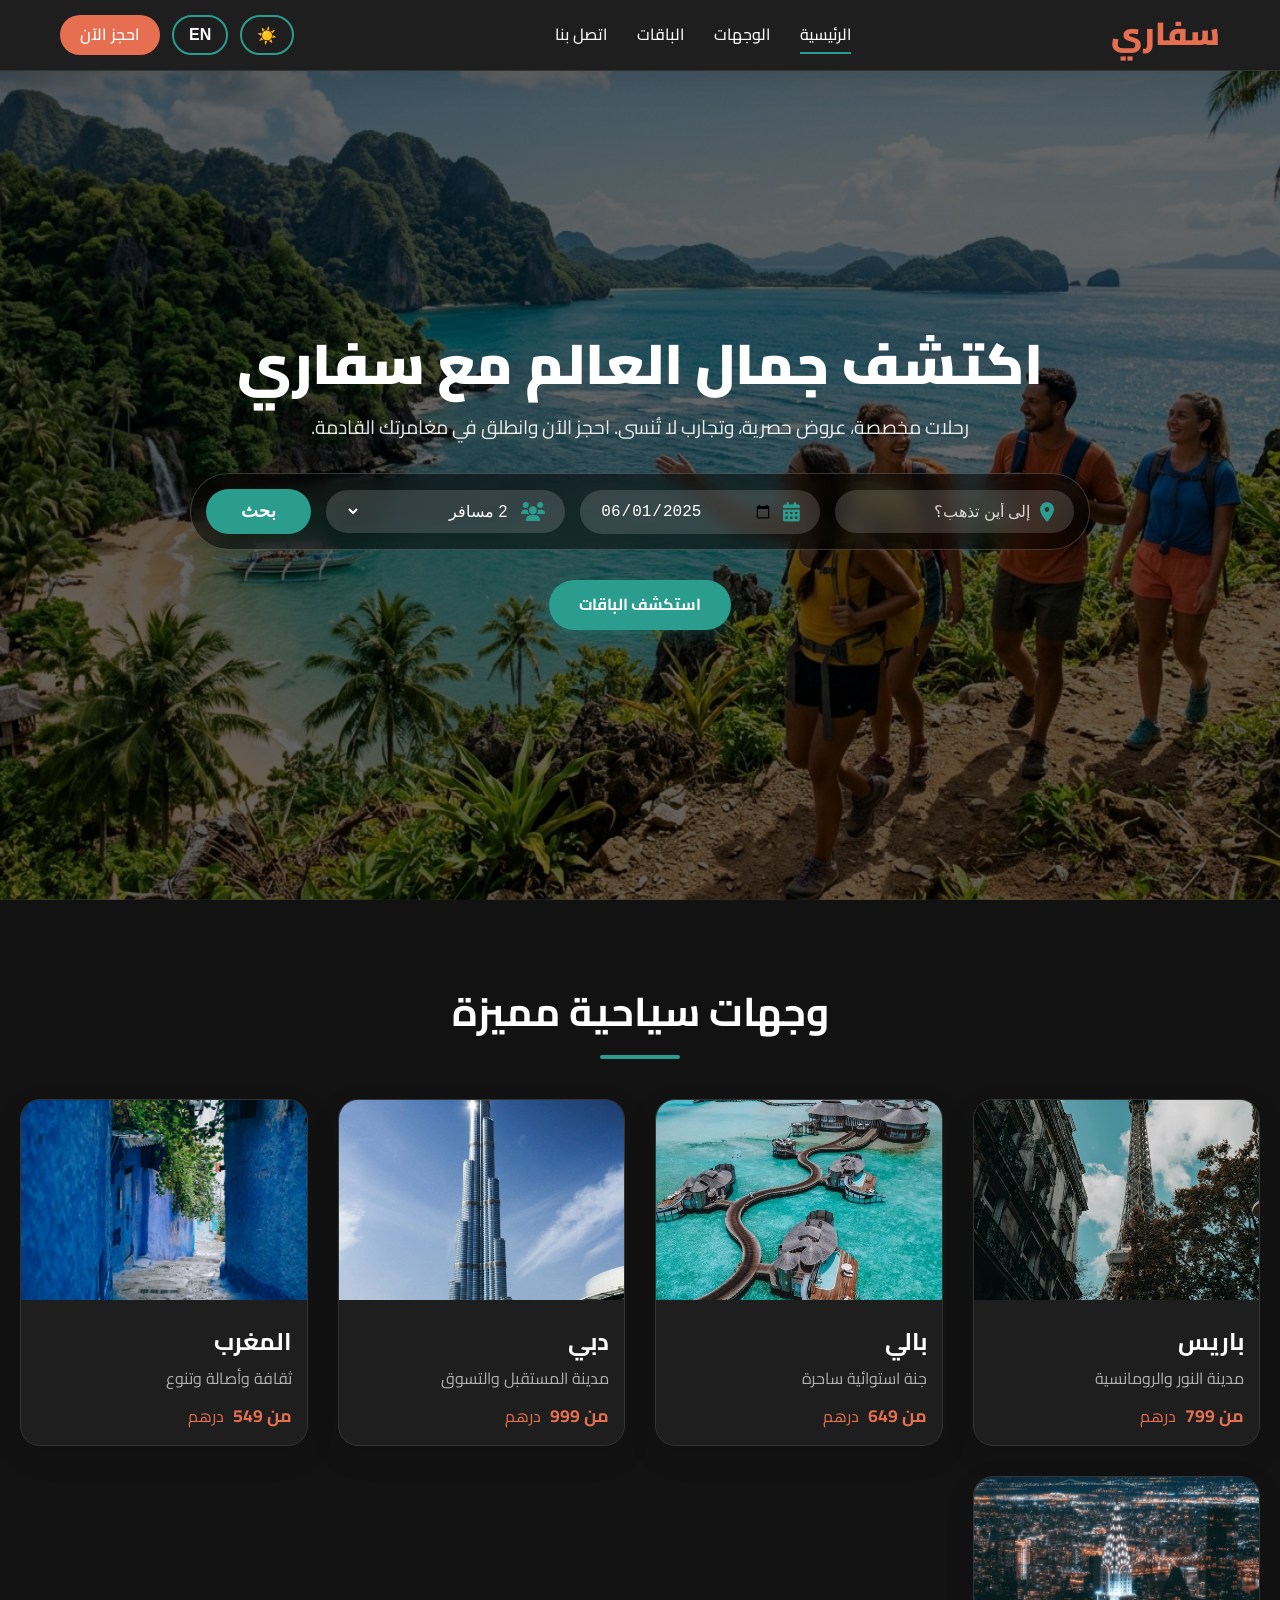
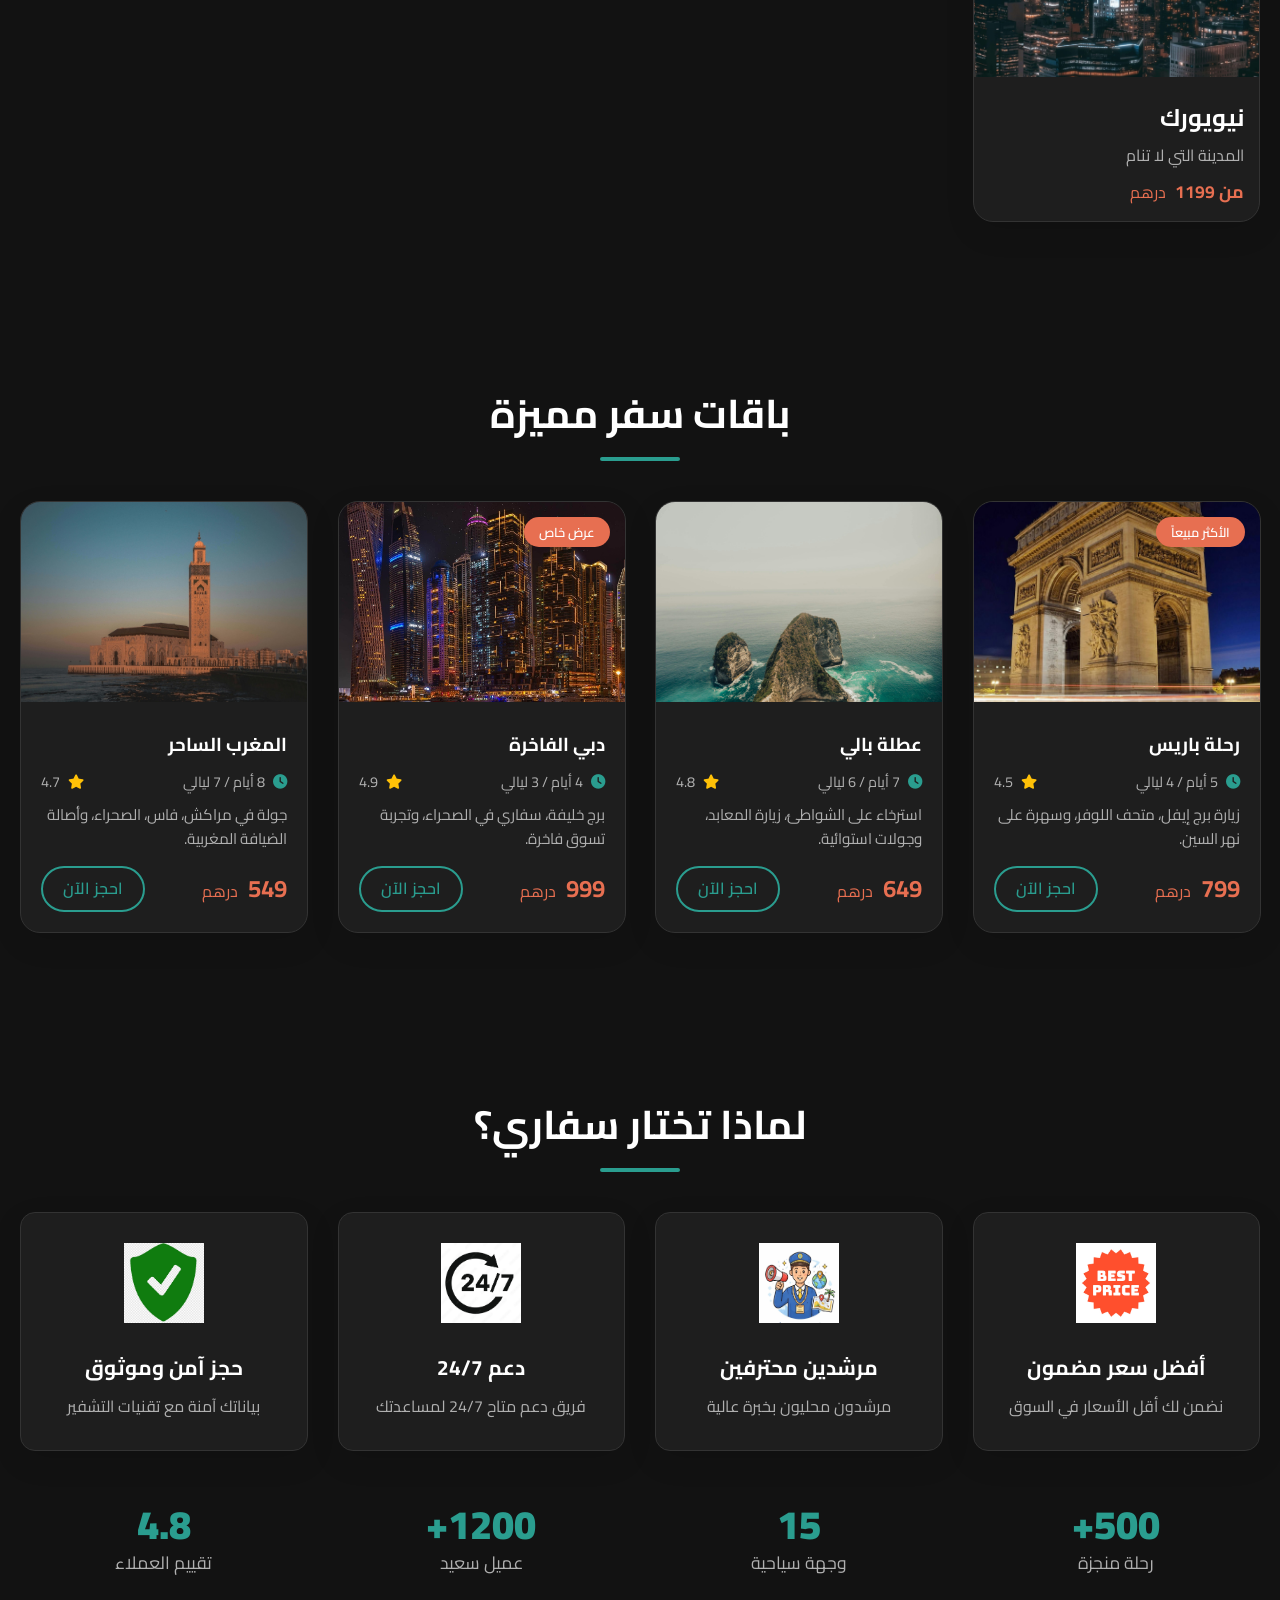
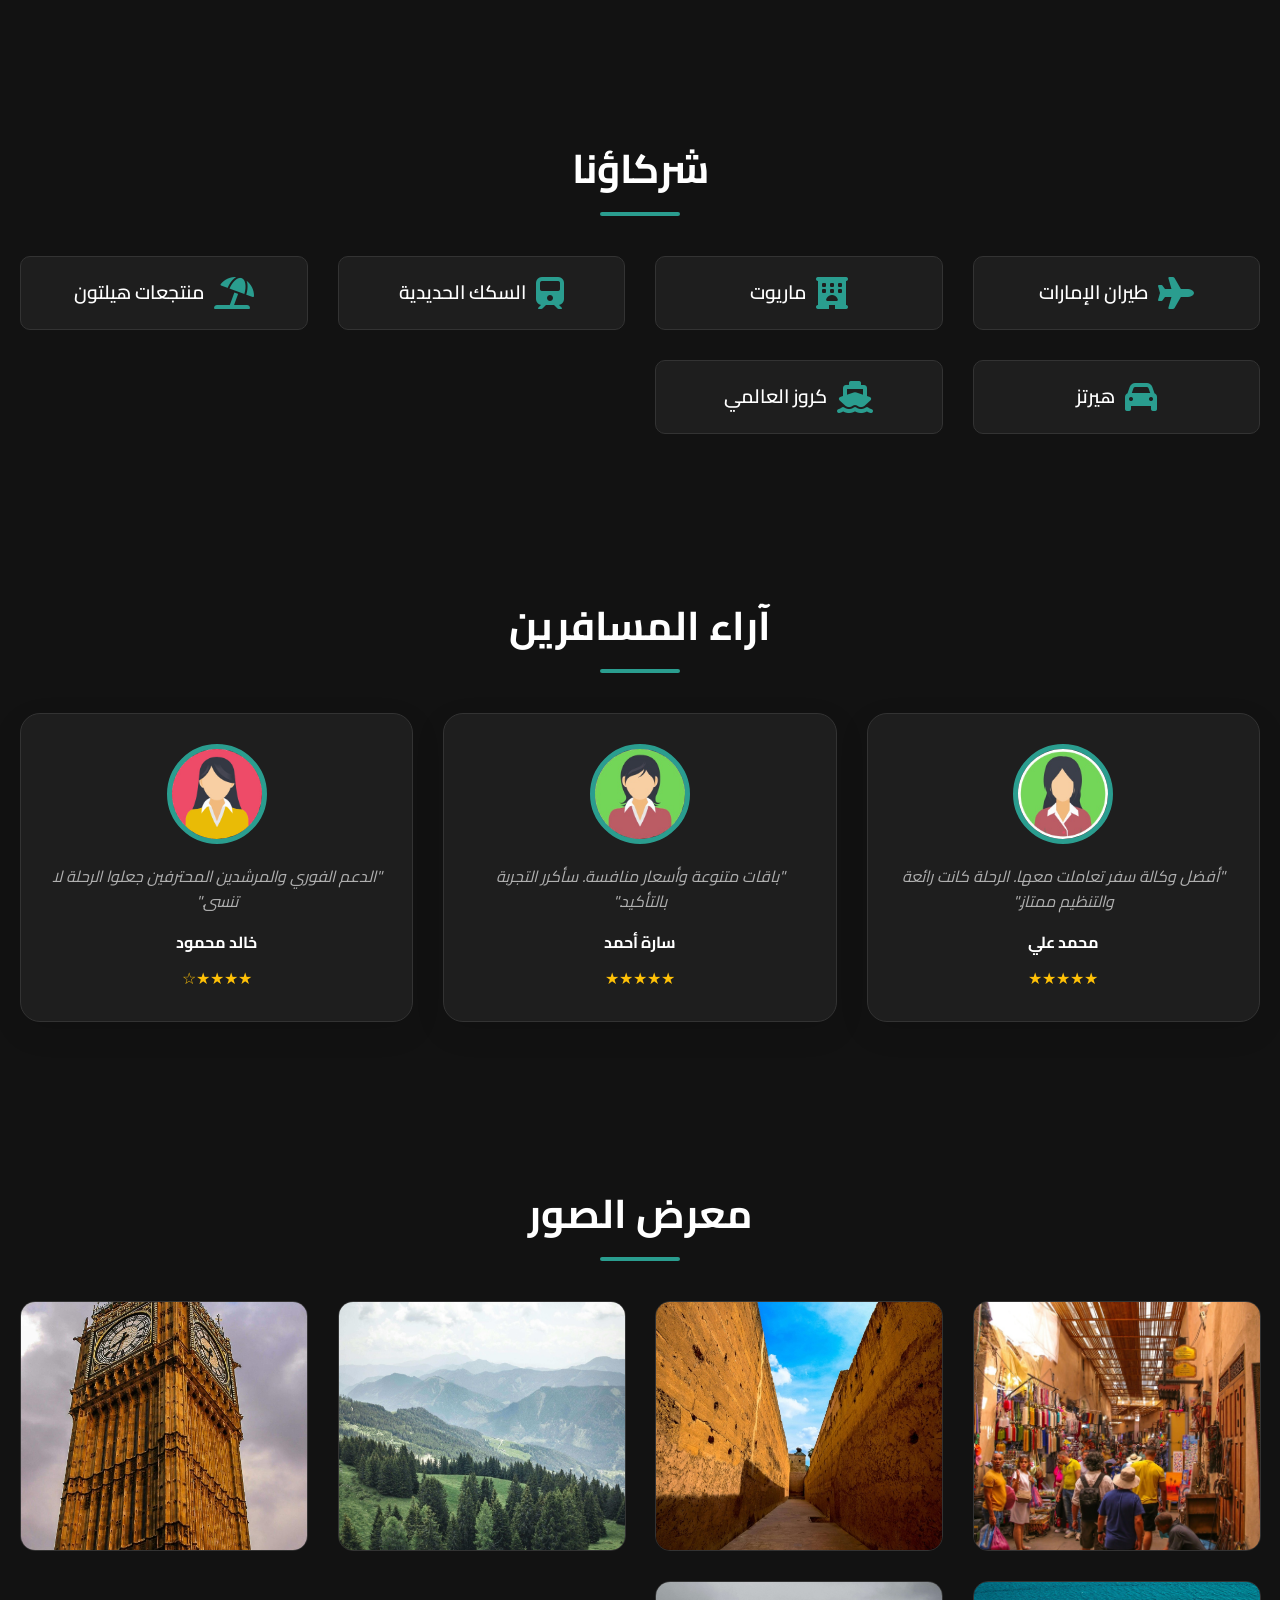
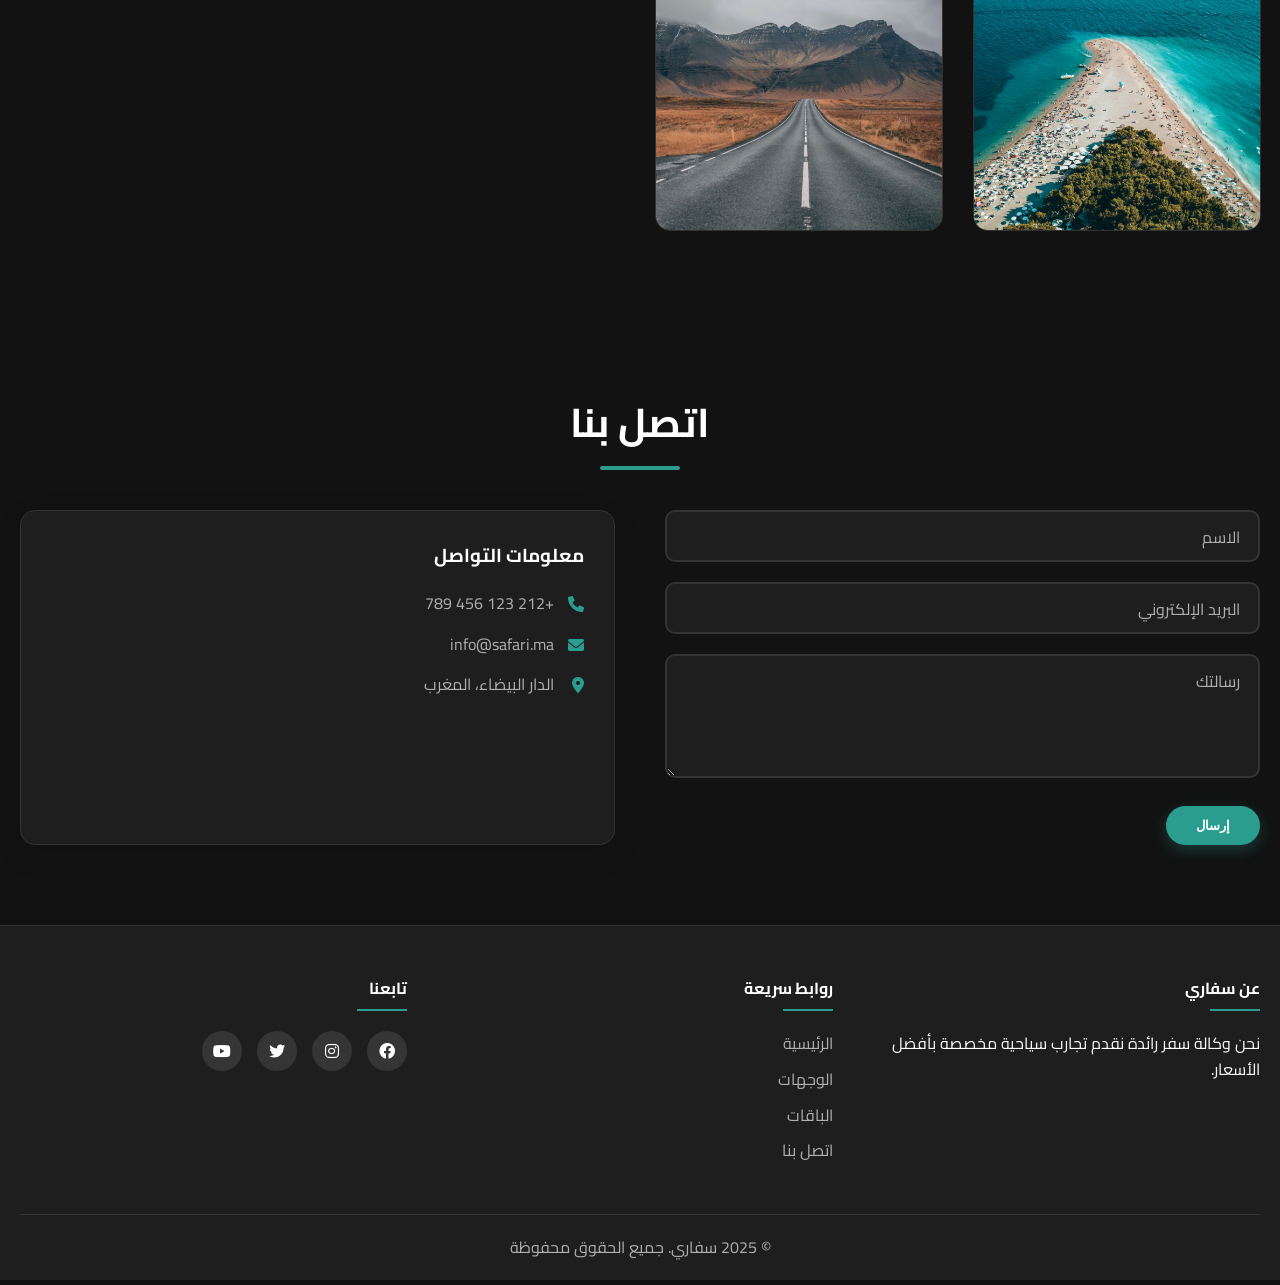
==== index.html @ 53675b17 "Update index.html" ====
<!DOCTYPE html>
<html lang="ar" dir="rtl">
<head>
  <meta charset="UTF-8">
  <meta name="viewport" content="width=device-width, initial-scale=1.0">
  <title>سفاري | وكالة سفر وحجوزات سياحية</title>
  <!-- تحسين SEO -->
  <meta name="description" content="سفاري وكالة سفر رائدة تقدم أفضل باقات الرحلات السياحية، عروض حصرية، وتجارب لا تُنسى. احجز الآن واستمتع بمغامرة العمر.">
  <meta name="keywords" content="وكالة سفر, رحلات, سياحة, باقات سفر, حجوزات فنادق, تذاكر طيران, عروض سياحية">
  <!-- خط Cairo من Google Fonts -->
  <link href="https://fonts.googleapis.com/css2?family=Cairo:wght@300;400;600;700;900&display=swap" rel="stylesheet">
  <!-- AOS CSS -->
  <link href="https://unpkg.com/aos@2.3.1/dist/aos.css" rel="stylesheet">
  <!-- Font Awesome للأيقونات -->
  <link rel="stylesheet" href="https://cdnjs.cloudflare.com/ajax/libs/font-awesome/6.0.0-beta3/css/all.min.css">
  <style>
    /* ===== جميع تنسيقات CSS هنا ===== */
    * {
      margin: 0;
      padding: 0;
      box-sizing: border-box;
    }

    :root {
      --primary: #2a9d8f;
      --primary-dark: #21867a;
      --secondary: #e76f51;
      --dark: #264653;
      --light: #f8f9fa;
      --bg-dark: #121212;
      --bg-card-dark: #1e1e1e;
      --text-dark: #ffffff;
      --text-muted-dark: #b0b0b0;
      --bg-light: #f8f9fa;
      --bg-card-light: #ffffff;
      --text-light: #212529;
      --text-muted-light: #6c757d;
      --border-light: #dee2e6;
      --border-dark: #333;
      --shadow: 0 10px 30px rgba(0, 0, 0, 0.1);
      --shadow-hover: 0 20px 40px rgba(0, 0, 0, 0.15);
      --transition: all 0.3s ease;
    }

    [data-theme="dark"] {
      --bg: var(--bg-dark);
      --bg-card: var(--bg-card-dark);
      --text: var(--text-dark);
      --text-muted: var(--text-muted-dark);
      --border: var(--border-dark);
    }

    [data-theme="light"] {
      --bg: var(--bg-light);
      --bg-card: var(--bg-card-light);
      --text: var(--text-light);
      --text-muted: var(--text-muted-light);
      --border: var(--border-light);
    }

    html {
      scroll-behavior: smooth;
    }

    body {
      font-family: 'Cairo', sans-serif;
      background: var(--bg);
      color: var(--text);
      line-height: 1.6;
      direction: rtl;
      text-align: right;
      transition: background 0.3s, color 0.2s;
      overflow-x: hidden;
      width: 100%;
      max-width: 100%;
    }

    body[dir="ltr"] {
      direction: ltr;
      text-align: left;
    }

    .container {
      max-width: 1200px;
      margin: 0 auto;
      padding: 0 20px;
      width: 100%;
      max-width: 100%;
    }

    /* شريط التنقل */
    header {
      position: fixed;
      top: 0;
      width: 100%;
      background: var(--bg-card);
      border-bottom: 1px solid var(--border);
      z-index: 1000;
      min-height: 70px;
      display: flex;
      align-items: center;
      box-shadow: var(--shadow);
    }

    .navbar {
      display: flex;
      justify-content: space-between;
      align-items: center;
      width: 100%;
      max-width: 1200px;
      margin: 0 auto;
      padding: 0 20px;
      height: 70px;
    }

    .logo-text {
      font-size: 2rem;
      font-weight: 900;
      color: var(--secondary);
      line-height: 1;
    }

    .nav-menu {
      display: flex;
      list-style: none;
      gap: 30px;
    }

    .nav-menu a {
      text-decoration: none;
      color: var(--text);
      font-weight: 500;
      transition: color 0.3s;
      position: relative;
      padding: 5px 0;
    }

    .nav-menu a::after {
      content: '';
      position: absolute;
      bottom: 0;
      left: 0;
      width: 0;
      height: 2px;
      background: var(--primary);
      transition: width 0.3s;
    }

    .nav-menu a:hover::after,
    .nav-menu a.active::after {
      width: 100%;
    }

    .nav-actions {
      display: flex;
      gap: 12px;
      align-items: center;
    }

    .theme-toggle,
    .lang-switch {
      height: 40px;
      background: transparent;
      border: 2px solid var(--primary);
      color: var(--text);
      padding: 0 15px;
      border-radius: 30px;
      cursor: pointer;
      font-weight: 600;
      font-size: 1rem;
      min-width: 50px;
      display: flex;
      align-items: center;
      justify-content: center;
      transition: var(--transition);
    }

    .theme-toggle:hover,
    .lang-switch:hover {
      background: var(--primary);
      color: #fff;
    }

    .book-now-btn {
      height: 40px;
      background: var(--secondary);
      border: none;
      color: #fff;
      padding: 0 20px;
      border-radius: 30px;
      cursor: pointer;
      font-weight: 600;
      text-decoration: none;
      display: flex;
      align-items: center;
      justify-content: center;
      transition: var(--transition);
    }

    .book-now-btn:hover {
      background: #d95f3f;
      transform: scale(1.05);
    }

    .hamburger {
      display: none;
      flex-direction: column;
      cursor: pointer;
      margin-right: 5px;
    }

    .hamburger span {
      width: 25px;
      height: 3px;
      background: var(--text);
      margin: 3px 0;
      transition: 0.3s;
    }

    /* زر العودة للأعلى */
    .back-to-top {
      position: fixed;
      bottom: 30px;
      right: 30px;
      width: 50px;
      height: 50px;
      border-radius: 50%;
      background: var(--primary);
      color: #fff;
      border: none;
      font-size: 24px;
      cursor: pointer;
      display: flex;
      align-items: center;
      justify-content: center;
      box-shadow: var(--shadow);
      opacity: 0;
      visibility: hidden;
      transition: var(--transition);
      z-index: 99;
    }

    .back-to-top.show {
      opacity: 1;
      visibility: visible;
    }

    .back-to-top:hover {
      background: var(--secondary);
      transform: translateY(-5px);
    }

    /* الهيرو */
    .hero {
      min-height: 100vh;
      background: linear-gradient(rgba(0, 0, 0, 0.6), rgba(0, 0, 0, 0.6)), url('hero-bg.jpg') center/cover no-repeat fixed;
      display: flex;
      align-items: center;
      justify-content: center;
      text-align: center;
      color: #fff;
      padding: 120px 15px 60px;
      width: 100%;
      max-width: 100%;
    }

    .hero-content {
      max-width: 900px;
      width: 100%;
      margin: 0 auto;
    }

    .hero h1 {
      font-size: 3.5rem;
      margin-bottom: 15px;
      font-weight: 900;
      line-height: 1.2;
    }

    .hero p {
      font-size: 1.2rem;
      margin-bottom: 30px;
      opacity: 0.9;
      max-width: 700px;
      margin-left: auto;
      margin-right: auto;
    }

    /* شريط البحث */
    .search-bar {
      background: rgba(0, 0, 0, 0.5);
      backdrop-filter: blur(10px);
      border-radius: 60px;
      padding: 15px;
      display: flex;
      align-items: center;
      gap: 15px;
      margin: 0 auto 30px;
      border: 1px solid rgba(255, 255, 255, 0.2);
      flex-wrap: wrap;
      width: 100%;
      max-width: 100%;
      justify-content: center;
    }

    .search-group {
      display: flex;
      align-items: center;
      gap: 10px;
      background: rgba(255, 255, 255, 0.15);
      padding: 12px 20px;
      border-radius: 40px;
      flex: 1 1 200px;
      min-width: 200px;
      max-width: 100%;
    }

    .search-group i {
      color: var(--primary);
      font-size: 1.2rem;
    }

    .search-input {
      background: transparent;
      border: none;
      color: #fff;
      font-size: 1rem;
      width: 100%;
      padding: 0;
    }

    .search-input::placeholder {
      color: rgba(255, 255, 255, 0.8);
    }

    .search-input:focus {
      outline: none;
    }

    .search-btn {
      background: var(--primary);
      color: #fff;
      border: none;
      padding: 12px 35px;
      border-radius: 40px;
      font-size: 1.1rem;
      font-weight: 600;
      cursor: pointer;
      transition: var(--transition);
      display: flex;
      align-items: center;
      gap: 8px;
      white-space: nowrap;
    }

    .search-btn:hover {
      background: var(--primary-dark);
      transform: translateY(-2px);
    }

    /* الأقسام العامة */
    .destinations,
    .packages,
    .why-us,
    .testimonials,
    .gallery,
    .partners,
    .contact {
      padding: 80px 0;
      width: 100%;
      max-width: 100%;
      overflow: hidden;
    }

    .section-title {
      font-size: 2.5rem;
      margin-bottom: 40px;
      text-align: center;
      color: var(--text);
      position: relative;
      padding-bottom: 15px;
    }

    .section-title::after {
      content: '';
      position: absolute;
      bottom: 0;
      left: 50%;
      transform: translateX(-50%);
      width: 80px;
      height: 4px;
      background: var(--primary);
      border-radius: 2px;
    }

    /* شبكات البطاقات */
    .destinations-grid,
    .packages-grid,
    .testimonials-grid,
    .features-grid,
    .partners-grid,
    .gallery-grid {
      display: grid;
      grid-template-columns: repeat(auto-fit, minmax(280px, 1fr));
      gap: 30px;
      width: 100%;
      max-width: 100%;
    }

    /* بطاقة وجهة */
    .destination-card {
      background: var(--bg-card);
      border-radius: 20px;
      overflow: hidden;
      box-shadow: var(--shadow);
      transition: var(--transition);
      border: 1px solid var(--border);
      max-width: 100%;
    }

    .destination-card:hover {
      transform: translateY(-10px);
      box-shadow: var(--shadow-hover);
    }

    .destination-card img {
      width: 100%;
      height: 200px;
      object-fit: cover;
      transition: transform 0.5s;
    }

    .destination-card:hover img {
      transform: scale(1.05);
    }

    .destination-card h3 {
      padding: 15px 15px 5px;
      font-size: 1.5rem;
    }

    .destination-card p {
      padding: 0 15px 10px;
      color: var(--text-muted);
    }

    .card-price {
      display: block;
      padding: 0 15px 15px;
      color: var(--secondary);
      font-weight: 700;
      font-size: 1.1rem;
    }

    /* بطاقة باقة */
    .package-card {
      background: var(--bg-card);
      border-radius: 20px;
      overflow: hidden;
      box-shadow: var(--shadow);
      transition: var(--transition);
      border: 1px solid var(--border);
      position: relative;
      max-width: 100%;
    }

    .package-card:hover {
      transform: translateY(-10px);
      box-shadow: var(--shadow-hover);
    }

    .package-badge {
      position: absolute;
      top: 15px;
      right: 15px;
      background: var(--secondary);
      color: #fff;
      padding: 5px 15px;
      border-radius: 30px;
      font-size: 0.8rem;
      font-weight: 600;
      z-index: 1;
    }

    .package-card img {
      width: 100%;
      height: 200px;
      object-fit: cover;
      transition: transform 0.5s;
    }

    .package-card:hover img {
      transform: scale(1.05);
    }

    .package-info {
      padding: 20px;
    }

    .package-meta {
      display: flex;
      justify-content: space-between;
      margin: 10px 0;
      color: var(--text-muted);
      font-size: 0.9rem;
    }

    .package-meta i {
      color: var(--primary);
      margin-left: 5px;
    }

    .rating i {
      color: #ffc107;
    }

    .package-desc {
      color: var(--text-muted);
      font-size: 0.95rem;
      margin-bottom: 15px;
    }

    .package-footer {
      display: flex;
      justify-content: space-between;
      align-items: center;
      margin-top: 15px;
    }

    .price {
      font-size: 1.5rem;
      font-weight: 700;
      color: var(--secondary);
    }

    .currency {
      font-size: 1rem;
      font-weight: 400;
      margin-right: 5px;
    }

    .btn-secondary {
      display: inline-block;
      background: transparent;
      color: var(--primary);
      padding: 8px 20px;
      border-radius: 30px;
      text-decoration: none;
      font-weight: 600;
      border: 2px solid var(--primary);
      transition: var(--transition);
    }

    .btn-secondary:hover {
      background: var(--primary);
      color: #fff;
    }

    /* لماذا نحن */
    .features-grid {
      display: grid;
      grid-template-columns: repeat(auto-fit, minmax(250px, 1fr));
      gap: 30px;
    }

    .feature {
      background: var(--bg-card);
      border-radius: 15px;
      padding: 30px 20px;
      box-shadow: var(--shadow);
      border: 1px solid var(--border);
      text-align: center;
      transition: var(--transition);
    }

    .feature:hover {
      transform: translateY(-5px);
    }

    .feature img {
      width: 80px;
      height: 80px;
      margin-bottom: 20px;
    }

    .feature h3 {
      font-size: 1.3rem;
      margin-bottom: 10px;
    }

    .feature p {
      color: var(--text-muted);
    }

    /* إحصائيات */
    .stats-container {
      display: flex;
      justify-content: space-around;
      flex-wrap: wrap;
      gap: 30px;
      margin-top: 50px;
      text-align: center;
    }

    .stat-item {
      flex: 1 1 200px;
    }

    .stat-number {
      display: block;
      font-size: 2.5rem;
      font-weight: 900;
      color: var(--primary);
      line-height: 1.2;
    }

    .stat-label {
      color: var(--text-muted);
      font-size: 1.1rem;
    }

    /* شركاؤنا */
    .partner-logo {
      background: var(--bg-card);
      border: 1px solid var(--border);
      border-radius: 10px;
      padding: 20px;
      text-align: center;
      font-size: 1.2rem;
      font-weight: 600;
      color: var(--text);
      transition: var(--transition);
      display: flex;
      align-items: center;
      justify-content: center;
      gap: 10px;
    }

    .partner-logo i {
      font-size: 2rem;
      color: var(--primary);
    }

    .partner-logo:hover {
      transform: translateY(-5px);
      border-color: var(--primary);
      box-shadow: var(--shadow);
    }

    /* آراء العملاء */
    .testimonial-card {
      background: var(--bg-card);
      border-radius: 20px;
      padding: 30px;
      box-shadow: var(--shadow);
      border: 1px solid var(--border);
      display: flex;
      flex-direction: column;
      align-items: center;
      text-align: center;
    }

    .testimonial-card img {
      width: 100px;
      height: 100px;
      border-radius: 50%;
      object-fit: cover;
      margin-bottom: 20px;
      border: 5px solid var(--primary);
    }

    .testimonial-card p {
      font-style: italic;
      margin-bottom: 15px;
      color: var(--text-muted);
    }

    .testimonial-card h4 {
      margin-bottom: 10px;
    }

    .testimonial-card .rating {
      color: #ffc107;
    }

    /* معرض الصور */
    .gallery-grid img {
      width: 100%;
      height: 250px;
      object-fit: cover;
      border-radius: 15px;
      transition: var(--transition);
      border: 1px solid var(--border);
    }

    .gallery-grid img:hover {
      transform: scale(1.05);
      box-shadow: var(--shadow);
    }

    /* الاتصال */
    .contact-wrapper {
      display: grid;
      grid-template-columns: 1fr 1fr;
      gap: 50px;
    }

    .form-group {
      position: relative;
      margin-bottom: 20px;
    }

    .form-group input,
    .form-group textarea {
      width: 100%;
      padding: 15px;
      border: 2px solid var(--border);
      border-radius: 10px;
      font-size: 1rem;
      background: var(--bg-card);
      color: var(--text);
      transition: border 0.3s;
    }

    .form-group input:focus,
    .form-group textarea:focus {
      border-color: var(--primary);
      outline: none;
    }

    .form-group label {
      position: absolute;
      top: 15px;
      right: 15px;
      color: var(--text-muted);
      pointer-events: none;
      transition: var(--transition);
      background: var(--bg-card);
      padding: 0 5px;
    }

    .form-group input:focus ~ label,
    .form-group input:not(:placeholder-shown) ~ label,
    .form-group textarea:focus ~ label,
    .form-group textarea:not(:placeholder-shown) ~ label {
      top: -10px;
      right: 10px;
      font-size: 0.8rem;
      color: var(--primary);
    }

    .btn-primary {
      display: inline-block;
      background: var(--primary);
      color: #fff;
      padding: 12px 30px;
      border-radius: 50px;
      text-decoration: none;
      font-weight: 700;
      border: none;
      cursor: pointer;
      transition: var(--transition);
      box-shadow: 0 5px 15px rgba(42, 157, 143, 0.3);
    }

    .btn-primary:hover {
      background: var(--primary-dark);
      transform: translateY(-3px);
      box-shadow: 0 8px 25px rgba(42, 157, 143, 0.4);
    }

    .contact-info {
      background: var(--bg-card);
      padding: 30px;
      border-radius: 15px;
      box-shadow: var(--shadow);
      border: 1px solid var(--border);
    }

    .contact-info h3 {
      margin-bottom: 20px;
    }

    .contact-info p {
      margin-bottom: 15px;
      display: flex;
      align-items: center;
      gap: 10px;
      color: var(--text-muted);
    }

    .contact-info i {
      color: var(--primary);
      width: 20px;
    }

    /* الفوتر */
    footer {
      background: var(--bg-card);
      padding: 50px 0 20px;
      border-top: 1px solid var(--border);
    }

    .footer-content {
      display: grid;
      grid-template-columns: repeat(auto-fit, minmax(200px, 1fr));
      gap: 40px;
      margin-bottom: 40px;
    }

    .footer-section h4 {
      margin-bottom: 20px;
      position: relative;
      padding-bottom: 10px;
    }

    .footer-section h4::after {
      content: '';
      position: absolute;
      bottom: 0;
      right: 0;
      width: 50px;
      height: 2px;
      background: var(--primary);
    }

    .footer-section ul {
      list-style: none;
    }

    .footer-section ul li {
      margin-bottom: 10px;
    }

    .footer-section a {
      color: var(--text-muted);
      text-decoration: none;
      transition: color 0.3s;
    }

    .footer-section a:hover {
      color: var(--primary);
    }

    .social-icons {
      display: flex;
      gap: 15px;
    }

    .social-icons a {
      display: flex;
      align-items: center;
      justify-content: center;
      width: 40px;
      height: 40px;
      background: rgba(255, 255, 255, 0.1);
      border-radius: 50%;
      transition: var(--transition);
      color: var(--text);
    }

    .social-icons a:hover {
      background: var(--primary);
      transform: translateY(-5px);
      color: #fff;
    }

    .copyright {
      text-align: center;
      padding-top: 20px;
      border-top: 1px solid var(--border);
      color: var(--text-muted);
    }

    /* تحسينات التجاوب */
    @media (max-width: 768px) {
      .hamburger {
        display: flex;
      }

      .nav-menu {
        position: fixed;
        top: 70px;
        right: -100%;
        width: 75%;
        height: calc(100vh - 70px);
        background: var(--bg-card);
        flex-direction: column;
        align-items: center;
        padding-top: 40px;
        transition: right 0.3s ease;
        box-shadow: var(--shadow);
        border-left: 1px solid var(--border);
      }

      .nav-menu.active {
        right: 0;
      }

      .nav-menu li {
        margin: 15px 0;
      }

      .hero h1 {
        font-size: 2.2rem;
      }

      .hero p {
        font-size: 1rem;
      }

      .search-bar {
        padding: 15px;
      }

      .search-group {
        flex: 1 1 100%;
        min-width: auto;
      }

      .search-btn {
        width: 100%;
      }

      .contact-wrapper {
        grid-template-columns: 1fr;
      }
    }

    @media (max-width: 480px) {
      .hero h1 {
        font-size: 1.8rem;
      }

      .logo-text {
        font-size: 1.5rem;
      }

      .nav-actions .book-now-btn {
        display: none;
      }

      .back-to-top {
        width: 40px;
        height: 40px;
        font-size: 20px;
        bottom: 20px;
        right: 20px;
      }
    }
  </style>
</head>
<body>
  <!-- شريط التنقل -->
  <header>
    <nav class="navbar">
      <div class="logo">
        <span class="logo-text">سفاري</span>
      </div>
      <ul class="nav-menu">
        <li><a href="#home" class="nav-link active" data-i18n="home">الرئيسية</a></li>
        <li><a href="#destinations" class="nav-link" data-i18n="destinations">الوجهات</a></li>
        <li><a href="#packages" class="nav-link" data-i18n="packages">الباقات</a></li>
        <li><a href="#contact" class="nav-link" data-i18n="contact">اتصل بنا</a></li>
      </ul>
      <div class="nav-actions">
        <button class="theme-toggle" id="themeToggle">🌙</button>
        <button class="lang-switch" id="langToggle">EN</button>
        <a href="booking.html" class="book-now-btn" data-i18n="book">احجز الآن</a>
      </div>
      <div class="hamburger">
        <span></span><span></span><span></span>
      </div>
    </nav>
  </header>

  <!-- زر العودة إلى الأعلى -->
  <button class="back-to-top" id="backToTop">↑</button>

  <main>
    <!-- الهيرو -->
    <section id="home" class="hero">
      <div class="hero-content" data-aos="fade-up">
        <h1 data-i18n="hero_title">اكتشف جمال العالم مع سفاري</h1>
        <p data-i18n="hero_desc">رحلات مخصصة، عروض حصرية، وتجارب لا تُنسى. احجز الآن وانطلق في مغامرتك القادمة.</p>
        <!-- شريط البحث -->
        <div class="search-bar" data-aos="fade-up" data-aos-delay="200">
          <div class="search-group">
            <i class="fas fa-map-marker-alt"></i>
            <input type="text" placeholder="إلى أين تذهب؟" class="search-input" data-i18n-placeholder="search_placeholder">
          </div>
          <div class="search-group">
            <i class="fas fa-calendar-alt"></i>
            <input type="date" class="search-input" value="2025-06-01">
          </div>
          <div class="search-group">
            <i class="fas fa-users"></i>
            <select class="search-input">
              <option value="1" data-i18n="traveler1">1 مسافر</option>
              <option value="2" selected data-i18n="traveler2">2 مسافر</option>
              <option value="3" data-i18n="traveler3">3 مسافر</option>
              <option value="4" data-i18n="traveler4">4 مسافر</option>
              <option value="5" data-i18n="traveler5">5+ مسافر</option>
            </select>
          </div>
          <button class="search-btn" data-i18n="search"><i class="fas fa-search"></i> بحث</button>
        </div>
        <a href="#packages" class="btn-primary" data-i18n="hero_btn">استكشف الباقات</a>
      </div>
    </section>

    <!-- الوجهات -->
    <section id="destinations" class="destinations">
      <div class="container">
        <h2 class="section-title" data-aos="fade-up" data-i18n="destinations_title">وجهات سياحية مميزة</h2>
        <div class="destinations-grid">
          <div class="destination-card" data-aos="zoom-in" data-aos-delay="100">
            <img src="paris.jpg" alt="باريس" width="300" height="200" loading="lazy">
            <h3>باريس</h3>
            <p data-i18n="paris_desc">مدينة النور والرومانسية</p>
            <span class="card-price"><span data-i18n="from">من</span> 799 <span class="currency">درهم</span></span>
          </div>
          <div class="destination-card" data-aos="zoom-in" data-aos-delay="200">
            <img src="bali.jpg" alt="بالي" width="300" height="200" loading="lazy">
            <h3>بالي</h3>
            <p data-i18n="bali_desc">جنة استوائية ساحرة</p>
            <span class="card-price"><span data-i18n="from">من</span> 649 <span class="currency">درهم</span></span>
          </div>
          <div class="destination-card" data-aos="zoom-in" data-aos-delay="300">
            <img src="dubai.jpg" alt="دبي" width="300" height="200" loading="lazy">
            <h3>دبي</h3>
            <p data-i18n="dubai_desc">مدينة المستقبل والتسوق</p>
            <span class="card-price"><span data-i18n="from">من</span> 999 <span class="currency">درهم</span></span>
          </div>
          <div class="destination-card" data-aos="zoom-in" data-aos-delay="400">
            <img src="morocco.jpg" alt="المغرب" width="300" height="200" loading="lazy">
            <h3>المغرب</h3>
            <p data-i18n="morocco_desc">ثقافة وأصالة وتنوع</p>
            <span class="card-price"><span data-i18n="from">من</span> 549 <span class="currency">درهم</span></span>
          </div>
          <div class="destination-card" data-aos="zoom-in" data-aos-delay="500">
            <img src="newyork.jpg" alt="نيويورك" width="300" height="200" loading="lazy">
            <h3>نيويورك</h3>
            <p data-i18n="ny_desc">المدينة التي لا تنام</p>
            <span class="card-price"><span data-i18n="from">من</span> 1199 <span class="currency">درهم</span></span>
          </div>
        </div>
      </div>
    </section>

    <!-- الباقات -->
    <section id="packages" class="packages">
      <div class="container">
        <h2 class="section-title" data-aos="fade-up" data-i18n="packages_title">باقات سفر مميزة</h2>
        <div class="packages-grid">
          <div class="package-card" data-aos="flip-right">
            <img src="package-paris.jpg" alt="باريس" width="300" height="200" loading="lazy">
            <span class="package-badge" data-i18n="best_seller">الأكثر مبيعاً</span>
            <div class="package-info">
              <h3>رحلة باريس</h3>
              <div class="package-meta">
                <span><i class="fas fa-clock"></i> <span data-i18n="duration_paris">5 أيام / 4 ليالي</span></span>
                <span class="rating"><i class="fas fa-star"></i> 4.5</span>
              </div>
              <p class="package-desc" data-i18n="paris_package_desc">زيارة برج إيفل، متحف اللوفر، وسهرة على نهر السين.</p>
              <div class="package-footer">
                <span class="price">799 <span class="currency">درهم</span></span>
                <a href="booking.html?id=paris" class="btn-secondary" data-i18n="book_now">احجز الآن</a>
              </div>
            </div>
          </div>
          <div class="package-card" data-aos="flip-right" data-aos-delay="100">
            <img src="package-bali.jpg" alt="بالي" width="300" height="200" loading="lazy">
            <div class="package-info">
              <h3>عطلة بالي</h3>
              <div class="package-meta">
                <span><i class="fas fa-clock"></i> <span data-i18n="duration_bali">7 أيام / 6 ليالي</span></span>
                <span class="rating"><i class="fas fa-star"></i> 4.8</span>
              </div>
              <p class="package-desc" data-i18n="bali_package_desc">استرخاء على الشواطئ، زيارة المعابد، وجولات استوائية.</p>
              <div class="package-footer">
                <span class="price">649 <span class="currency">درهم</span></span>
                <a href="booking.html?id=bali" class="btn-secondary" data-i18n="book_now">احجز الآن</a>
              </div>
            </div>
          </div>
          <div class="package-card" data-aos="flip-right" data-aos-delay="200">
            <img src="package-dubai.jpg" alt="دبي" width="300" height="200" loading="lazy">
            <span class="package-badge" data-i18n="special_offer">عرض خاص</span>
            <div class="package-info">
              <h3>دبي الفاخرة</h3>
              <div class="package-meta">
                <span><i class="fas fa-clock"></i> <span data-i18n="duration_dubai">4 أيام / 3 ليالي</span></span>
                <span class="rating"><i class="fas fa-star"></i> 4.9</span>
              </div>
              <p class="package-desc" data-i18n="dubai_package_desc">برج خليفة، سفاري في الصحراء، وتجربة تسوق فاخرة.</p>
              <div class="package-footer">
                <span class="price">999 <span class="currency">درهم</span></span>
                <a href="booking.html?id=dubai" class="btn-secondary" data-i18n="book_now">احجز الآن</a>
              </div>
            </div>
          </div>
          <div class="package-card" data-aos="flip-right" data-aos-delay="300">
            <img src="package-morocco.jpg" alt="المغرب" width="300" height="200" loading="lazy">
            <div class="package-info">
              <h3>المغرب الساحر</h3>
              <div class="package-meta">
                <span><i class="fas fa-clock"></i> <span data-i18n="duration_morocco">8 أيام / 7 ليالي</span></span>
                <span class="rating"><i class="fas fa-star"></i> 4.7</span>
              </div>
              <p class="package-desc" data-i18n="morocco_package_desc">جولة في مراكش، فاس، الصحراء، وأصالة الضيافة المغربية.</p>
              <div class="package-footer">
                <span class="price">549 <span class="currency">درهم</span></span>
                <a href="booking.html?id=morocco" class="btn-secondary" data-i18n="book_now">احجز الآن</a>
              </div>
            </div>
          </div>
        </div>
      </div>
    </section>

    <!-- لماذا نحن -->
    <section class="why-us">
      <div class="container">
        <h2 class="section-title" data-aos="fade-up" data-i18n="why_title">لماذا تختار سفاري؟</h2>
        <div class="features-grid">
          <div class="feature" data-aos="fade-up" data-aos-delay="100">
            <img src="why1.jpg" alt="أفضل سعر" width="80" height="80" loading="lazy">
            <h3 data-i18n="why_price">أفضل سعر مضمون</h3>
            <p data-i18n="why_price_desc">نضمن لك أقل الأسعار في السوق</p>
          </div>
          <div class="feature" data-aos="fade-up" data-aos-delay="200">
            <img src="why2.jpg" alt="مرشدين" width="80" height="80" loading="lazy">
            <h3 data-i18n="why_guides">مرشدين محترفين</h3>
            <p data-i18n="why_guides_desc">مرشدون محليون بخبرة عالية</p>
          </div>
          <div class="feature" data-aos="fade-up" data-aos-delay="300">
            <img src="why3.jpg" alt="دعم" width="80" height="80" loading="lazy">
            <h3 data-i18n="why_support">دعم 24/7</h3>
            <p data-i18n="why_support_desc">فريق دعم متاح 24/7 لمساعدتك</p>
          </div>
          <div class="feature" data-aos="fade-up" data-aos-delay="400">
            <img src="why4.jpg" alt="حجز آمن" width="80" height="80" loading="lazy">
            <h3 data-i18n="why_secure">حجز آمن وموثوق</h3>
            <p data-i18n="why_secure_desc">بياناتك آمنة مع تقنيات التشفير</p>
          </div>
        </div>
        <div class="stats-container" data-aos="fade-up">
          <div class="stat-item"><span class="stat-number">500+</span><span class="stat-label" data-i18n="completed_trips">رحلة منجزة</span></div>
          <div class="stat-item"><span class="stat-number">15</span><span class="stat-label" data-i18n="destinations_count">وجهة سياحية</span></div>
          <div class="stat-item"><span class="stat-number">1200+</span><span class="stat-label" data-i18n="happy_clients">عميل سعيد</span></div>
          <div class="stat-item"><span class="stat-number">4.8</span><span class="stat-label" data-i18n="rating">تقييم العملاء</span></div>
        </div>
      </div>
    </section>

    <!-- شركاؤنا -->
    <section class="partners">
      <div class="container">
        <h2 class="section-title" data-aos="fade-up" data-i18n="partners_title">شركاؤنا</h2>
        <div class="partners-grid">
          <div class="partner-logo" data-aos="zoom-in"><i class="fas fa-plane"></i> <span data-i18n="emirates">طيران الإمارات</span></div>
          <div class="partner-logo" data-aos="zoom-in" data-aos-delay="100"><i class="fas fa-hotel"></i> <span data-i18n="marriott">ماريوت</span></div>
          <div class="partner-logo" data-aos="zoom-in" data-aos-delay="200"><i class="fas fa-train"></i> <span data-i18n="railways">السكك الحديدية</span></div>
          <div class="partner-logo" data-aos="zoom-in" data-aos-delay="300"><i class="fas fa-umbrella-beach"></i> <span data-i18n="hilton">منتجعات هيلتون</span></div>
          <div class="partner-logo" data-aos="zoom-in" data-aos-delay="400"><i class="fas fa-car"></i> <span data-i18n="hertz">هيرتز</span></div>
          <div class="partner-logo" data-aos="zoom-in" data-aos-delay="500"><i class="fas fa-ship"></i> <span data-i18n="cruise">كروز العالمي</span></div>
        </div>
      </div>
    </section>

    <!-- آراء العملاء -->
    <section class="testimonials">
      <div class="container">
        <h2 class="section-title" data-aos="fade-up" data-i18n="testimonials_title">آراء المسافرين</h2>
        <div class="testimonials-grid">
          <div class="testimonial-card" data-aos="zoom-in" data-aos-delay="100">
            <img src="testimonial1.jpg" alt="محمد" width="100" height="100" loading="lazy">
            <p data-i18n="testimonial1">"أفضل وكالة سفر تعاملت معها. الرحلة كانت رائعة والتنظيم ممتاز."</p>
            <h4>محمد علي</h4>
            <div class="rating">★★★★★</div>
          </div>
          <div class="testimonial-card" data-aos="zoom-in" data-aos-delay="200">
            <img src="testimonial2.jpg" alt="سارة" width="100" height="100" loading="lazy">
            <p data-i18n="testimonial2">"باقات متنوعة وأسعار منافسة. سأكرر التجربة بالتأكيد."</p>
            <h4>سارة أحمد</h4>
            <div class="rating">★★★★★</div>
          </div>
          <div class="testimonial-card" data-aos="zoom-in" data-aos-delay="300">
            <img src="testimonial3.jpg" alt="خالد" width="100" height="100" loading="lazy">
            <p data-i18n="testimonial3">"الدعم الفوري والمرشدين المحترفين جعلوا الرحلة لا تنسى."</p>
            <h4>خالد محمود</h4>
            <div class="rating">★★★★☆</div>
          </div>
        </div>
      </div>
    </section>

    <!-- معرض الصور -->
    <section class="gallery">
      <div class="container">
        <h2 class="section-title" data-aos="fade-up" data-i18n="gallery_title">معرض الصور</h2>
        <div class="gallery-grid">
          <img src="gallery1.jpg" alt="صورة 1" data-aos="flip-left" width="400" height="250" loading="lazy">
          <img src="gallery2.jpg" alt="صورة 2" data-aos="flip-left" data-aos-delay="100" width="400" height="250" loading="lazy">
          <img src="gallery3.jpg" alt="صورة 3" data-aos="flip-left" data-aos-delay="200" width="400" height="250" loading="lazy">
          <img src="gallery4.jpg" alt="صورة 4" data-aos="flip-left" data-aos-delay="300" width="400" height="250" loading="lazy">
          <img src="gallery5.jpg" alt="صورة 5" data-aos="flip-left" data-aos-delay="400" width="400" height="250" loading="lazy">
          <img src="gallery6.jpg" alt="صورة 6" data-aos="flip-left" data-aos-delay="500" width="400" height="250" loading="lazy">
        </div>
      </div>
    </section>

    <!-- الاتصال -->
    <section id="contact" class="contact">
      <div class="container">
        <h2 class="section-title" data-aos="fade-up" data-i18n="contact_title">اتصل بنا</h2>
        <div class="contact-wrapper">
          <form id="contactForm">
            <div class="form-group">
              <input type="text" id="name" placeholder=" " required data-i18n-placeholder="name_placeholder">
              <label for="name" data-i18n="name">الاسم</label>
            </div>
            <div class="form-group">
              <input type="email" id="email" placeholder=" " required data-i18n-placeholder="email_placeholder">
              <label for="email" data-i18n="email">البريد الإلكتروني</label>
            </div>
            <div class="form-group">
              <textarea id="message" rows="5" placeholder=" " required data-i18n-placeholder="message_placeholder"></textarea>
              <label for="message" data-i18n="message">رسالتك</label>
            </div>
            <button type="submit" class="btn-primary" data-i18n="send">إرسال</button>
          </form>
          <div class="contact-info">
            <h3 data-i18n="contact_info">معلومات التواصل</h3>
            <p><i class="fas fa-phone"></i> +212 123 456 789</p>
            <p><i class="fas fa-envelope"></i> info@safari.ma</p>
            <p><i class="fas fa-map-marker-alt"></i> <span data-i18n="address">الدار البيضاء، المغرب</span></p>
          </div>
        </div>
      </div>
    </section>
  </main>

  <!-- الفوتر -->
  <footer>
    <div class="container">
      <div class="footer-content">
        <div class="footer-section">
          <h4 data-i18n="about">عن سفاري</h4>
          <p data-i18n="about_text">نحن وكالة سفر رائدة نقدم تجارب سياحية مخصصة بأفضل الأسعار.</p>
        </div>
        <div class="footer-section">
          <h4 data-i18n="quick_links">روابط سريعة</h4>
          <ul>
            <li><a href="#home" data-i18n="home">الرئيسية</a></li>
            <li><a href="#destinations" data-i18n="destinations">الوجهات</a></li>
            <li><a href="#packages" data-i18n="packages">الباقات</a></li>
            <li><a href="#contact" data-i18n="contact">اتصل بنا</a></li>
          </ul>
        </div>
        <div class="footer-section">
          <h4 data-i18n="follow_us">تابعنا</h4>
          <div class="social-icons">
            <a href="#"><i class="fab fa-facebook"></i></a>
            <a href="#"><i class="fab fa-instagram"></i></a>
            <a href="#"><i class="fab fa-twitter"></i></a>
            <a href="#"><i class="fab fa-youtube"></i></a>
          </div>
        </div>
      </div>
      <div class="copyright">
        <p>&copy; 2025 سفاري. <span data-i18n="rights">جميع الحقوق محفوظة</span></p>
      </div>
    </div>
  </footer>

  <!-- AOS JS -->
  <script src="https://unpkg.com/aos@2.3.1/dist/aos.js"></script>
  <script>
    // ========== قاموس الترجمة ==========
    const translations = {
      ar: {
        home: 'الرئيسية',
        destinations: 'الوجهات',
        packages: 'الباقات',
        contact: 'اتصل بنا',
        book: 'احجز الآن',
        hero_title: 'اكتشف جمال العالم مع سفاري',
        hero_desc: 'رحلات مخصصة، عروض حصرية، وتجارب لا تُنسى. احجز الآن وانطلق في مغامرتك القادمة.',
        hero_btn: 'استكشف الباقات',
        search_placeholder: 'إلى أين تذهب؟',
        search: 'بحث',
        traveler1: '1 مسافر',
        traveler2: '2 مسافر',
        traveler3: '3 مسافر',
        traveler4: '4 مسافر',
        traveler5: '5+ مسافر',
        destinations_title: 'وجهات سياحية مميزة',
        paris_desc: 'مدينة النور والرومانسية',
        bali_desc: 'جنة استوائية ساحرة',
        dubai_desc: 'مدينة المستقبل والتسوق',
        morocco_desc: 'ثقافة وأصالة وتنوع',
        ny_desc: 'المدينة التي لا تنام',
        from: 'من',
        packages_title: 'باقات سفر مميزة',
        duration_paris: '5 أيام / 4 ليالي',
        duration_bali: '7 أيام / 6 ليالي',
        duration_dubai: '4 أيام / 3 ليالي',
        duration_morocco: '8 أيام / 7 ليالي',
        book_now: 'احجز الآن',
        best_seller: 'الأكثر مبيعاً',
        special_offer: 'عرض خاص',
        paris_package_desc: 'زيارة برج إيفل، متحف اللوفر، وسهرة على نهر السين.',
        bali_package_desc: 'استرخاء على الشواطئ، زيارة المعابد، وجولات استوائية.',
        dubai_package_desc: 'برج خليفة، سفاري في الصحراء، وتجربة تسوق فاخرة.',
        morocco_package_desc: 'جولة في مراكش، فاس، الصحراء، وأصالة الضيافة المغربية.',
        why_title: 'لماذا تختار سفاري؟',
        why_price: 'أفضل سعر مضمون',
        why_price_desc: 'نضمن لك أقل الأسعار في السوق',
        why_guides: 'مرشدين محترفين',
        why_guides_desc: 'مرشدون محليون بخبرة عالية',
        why_support: 'دعم 24/7',
        why_support_desc: 'فريق دعم متاح 24/7 لمساعدتك',
        why_secure: 'حجز آمن وموثوق',
        why_secure_desc: 'بياناتك آمنة مع تقنيات التشفير',
        completed_trips: 'رحلة منجزة',
        destinations_count: 'وجهة سياحية',
        happy_clients: 'عميل سعيد',
        rating: 'تقييم العملاء',
        partners_title: 'شركاؤنا',
        emirates: 'طيران الإمارات',
        marriott: 'ماريوت',
        railways: 'السكك الحديدية',
        hilton: 'منتجعات هيلتون',
        hertz: 'هيرتز',
        cruise: 'كروز العالمي',
        testimonials_title: 'آراء المسافرين',
        testimonial1: '"أفضل وكالة سفر تعاملت معها. الرحلة كانت رائعة والتنظيم ممتاز."',
        testimonial2: '"باقات متنوعة وأسعار منافسة. سأكرر التجربة بالتأكيد."',
        testimonial3: '"الدعم الفوري والمرشدين المحترفين جعلوا الرحلة لا تنسى."',
        gallery_title: 'معرض الصور',
        contact_title: 'اتصل بنا',
        name: 'الاسم',
        email: 'البريد الإلكتروني',
        message: 'رسالتك',
        send: 'إرسال',
        name_placeholder: ' ',
        email_placeholder: ' ',
        message_placeholder: ' ',
        contact_info: 'معلومات التواصل',
        address: 'الدار البيضاء، المغرب',
        about: 'عن سفاري',
        about_text: 'نحن وكالة سفر رائدة نقدم تجارب سياحية مخصصة بأفضل الأسعار.',
        quick_links: 'روابط سريعة',
        follow_us: 'تابعنا',
        rights: 'جميع الحقوق محفوظة'
      },
      en: {
        home: 'Home',
        destinations: 'Destinations',
        packages: 'Packages',
        contact: 'Contact',
        book: 'Book Now',
        hero_title: 'Discover the Beauty of the World with Safari',
        hero_desc: 'Tailored trips, exclusive offers, and unforgettable experiences. Book now and start your next adventure.',
        hero_btn: 'Explore Packages',
        search_placeholder: 'Where to?',
        search: 'Search',
        traveler1: '1 Traveler',
        traveler2: '2 Travelers',
        traveler3: '3 Travelers',
        traveler4: '4 Travelers',
        traveler5: '5+ Travelers',
        destinations_title: 'Popular Destinations',
        paris_desc: 'City of Light and Romance',
        bali_desc: 'Enchanting Tropical Paradise',
        dubai_desc: 'City of the Future & Shopping',
        morocco_desc: 'Culture, Authenticity & Diversity',
        ny_desc: 'The City That Never Sleeps',
        from: 'from',
        packages_title: 'Special Travel Packages',
        duration_paris: '5 days / 4 nights',
        duration_bali: '7 days / 6 nights',
        duration_dubai: '4 days / 3 nights',
        duration_morocco: '8 days / 7 nights',
        book_now: 'Book Now',
        best_seller: 'Best Seller',
        special_offer: 'Special Offer',
        paris_package_desc: 'Visit Eiffel Tower, Louvre Museum, and a Seine river cruise.',
        bali_package_desc: 'Relax on beaches, visit temples, and enjoy tropical tours.',
        dubai_package_desc: 'Burj Khalifa, desert safari, and luxury shopping experience.',
        morocco_package_desc: 'Tour Marrakech, Fes, the Sahara, and authentic Moroccan hospitality.',
        why_title: 'Why Choose Safari?',
        why_price: 'Best Price Guarantee',
        why_price_desc: 'We guarantee the lowest prices',
        why_guides: 'Professional Guides',
        why_guides_desc: 'Experienced local guides',
        why_support: '24/7 Support',
        why_support_desc: 'Support team available 24/7',
        why_secure: 'Secure Booking',
        why_secure_desc: 'Your data is safe with encryption',
        completed_trips: 'Completed Trips',
        destinations_count: 'Destinations',
        happy_clients: 'Happy Clients',
        rating: 'Customer Rating',
        partners_title: 'Our Partners',
        emirates: 'Emirates Airlines',
        marriott: 'Marriott',
        railways: 'Railways',
        hilton: 'Hilton Resorts',
        hertz: 'Hertz',
        cruise: 'World Cruise',
        testimonials_title: 'Customer Reviews',
        testimonial1: '"The best travel agency I\'ve dealt with. The trip was amazing and well organized."',
        testimonial2: '"Varied packages and competitive prices. I will definitely repeat."',
        testimonial3: '"Instant support and professional guides made the trip unforgettable."',
        gallery_title: 'Gallery',
        contact_title: 'Contact Us',
        name: 'Name',
        email: 'Email',
        message: 'Your Message',
        send: 'Send',
        name_placeholder: ' ',
        email_placeholder: ' ',
        message_placeholder: ' ',
        contact_info: 'Contact Information',
        address: 'Casablanca, Morocco',
        about: 'About Safari',
        about_text: 'We are a leading travel agency offering customized travel experiences at the best prices.',
        quick_links: 'Quick Links',
        follow_us: 'Follow Us',
        rights: 'All rights reserved'
      }
    };

    // ========== الوضع الليلي ==========
    const themeToggle = document.getElementById('themeToggle');
    const html = document.documentElement;
    let theme = localStorage.getItem('theme') || 'dark';
    html.setAttribute('data-theme', theme);
    themeToggle.textContent = theme === 'dark' ? '☀️' : '🌙';

    themeToggle.addEventListener('click', () => {
      const newTheme = html.getAttribute('data-theme') === 'dark' ? 'light' : 'dark';
      html.setAttribute('data-theme', newTheme);
      localStorage.setItem('theme', newTheme);
      themeToggle.textContent = newTheme === 'dark' ? '☀️' : '🌙';
    });

    // ========== الترجمة ==========
    let currentLang = localStorage.getItem('lang') || 'ar';
    const langToggle = document.getElementById('langToggle');
    const body = document.body;

    function setLanguage(lang) {
      currentLang = lang;
      html.lang = lang;
      body.dir = lang === 'ar' ? 'rtl' : 'ltr';
      langToggle.textContent = lang === 'ar' ? 'EN' : 'AR';
      localStorage.setItem('lang', lang);

      document.querySelectorAll('[data-i18n]').forEach(el => {
        const key = el.getAttribute('data-i18n');
        if (translations[lang][key]) {
          el.textContent = translations[lang][key];
        }
      });

      document.querySelectorAll('[data-i18n-placeholder]').forEach(el => {
        const key = el.getAttribute('data-i18n-placeholder');
        if (translations[lang][key]) {
          el.placeholder = translations[lang][key];
        }
      });

      document.querySelectorAll('.currency').forEach(el => {
        el.textContent = lang === 'ar' ? 'درهم' : 'MAD';
      });
    }
    setLanguage(currentLang);

    langToggle.addEventListener('click', () => {
      setLanguage(currentLang === 'ar' ? 'en' : 'ar');
    });

    // ========== قائمة الهاتف ==========
    const hamburger = document.querySelector('.hamburger');
    const navMenu = document.querySelector('.nav-menu');

    hamburger.addEventListener('click', () => {
      navMenu.classList.toggle('active');
    });

    document.querySelectorAll('.nav-menu a').forEach(link => {
      link.addEventListener('click', () => {
        navMenu.classList.remove('active');
      });
    });

    // ========== زر العودة إلى الأعلى ==========
    const backToTop = document.getElementById('backToTop');

    window.addEventListener('scroll', () => {
      if (window.scrollY > 300) {
        backToTop.classList.add('show');
      } else {
        backToTop.classList.remove('show');
      }
    });

    backToTop.addEventListener('click', () => {
      window.scrollTo({ top: 0, behavior: 'smooth' });
    });

    // ========== مؤشر القسم النشط ==========
    const sections = document.querySelectorAll('section[id]');
    const navLinks = document.querySelectorAll('.nav-menu a');

    window.addEventListener('scroll', () => {
      let current = '';
      sections.forEach(section => {
        const sectionTop = section.offsetTop - 100;
        const sectionHeight = section.clientHeight;
        if (scrollY >= sectionTop && scrollY < sectionTop + sectionHeight) {
          current = section.getAttribute('id');
        }
      });

      navLinks.forEach(link => {
        link.classList.remove('active');
        if (link.getAttribute('href') === `#${current}`) {
          link.classList.add('active');
        }
      });
    });

    // ========== نموذج الاتصال ==========
    document.getElementById('contactForm').addEventListener('submit', e => {
      e.preventDefault();
      alert(currentLang === 'ar' ? 'تم إرسال رسالتك بنجاح!' : 'Your message has been sent!');
      e.target.reset();
    });

    // ========== تهيئة AOS ==========
    AOS.init({
      duration: 1000,
      once: true,
      offset: 100,
    });
  </script>
</body>
</html>
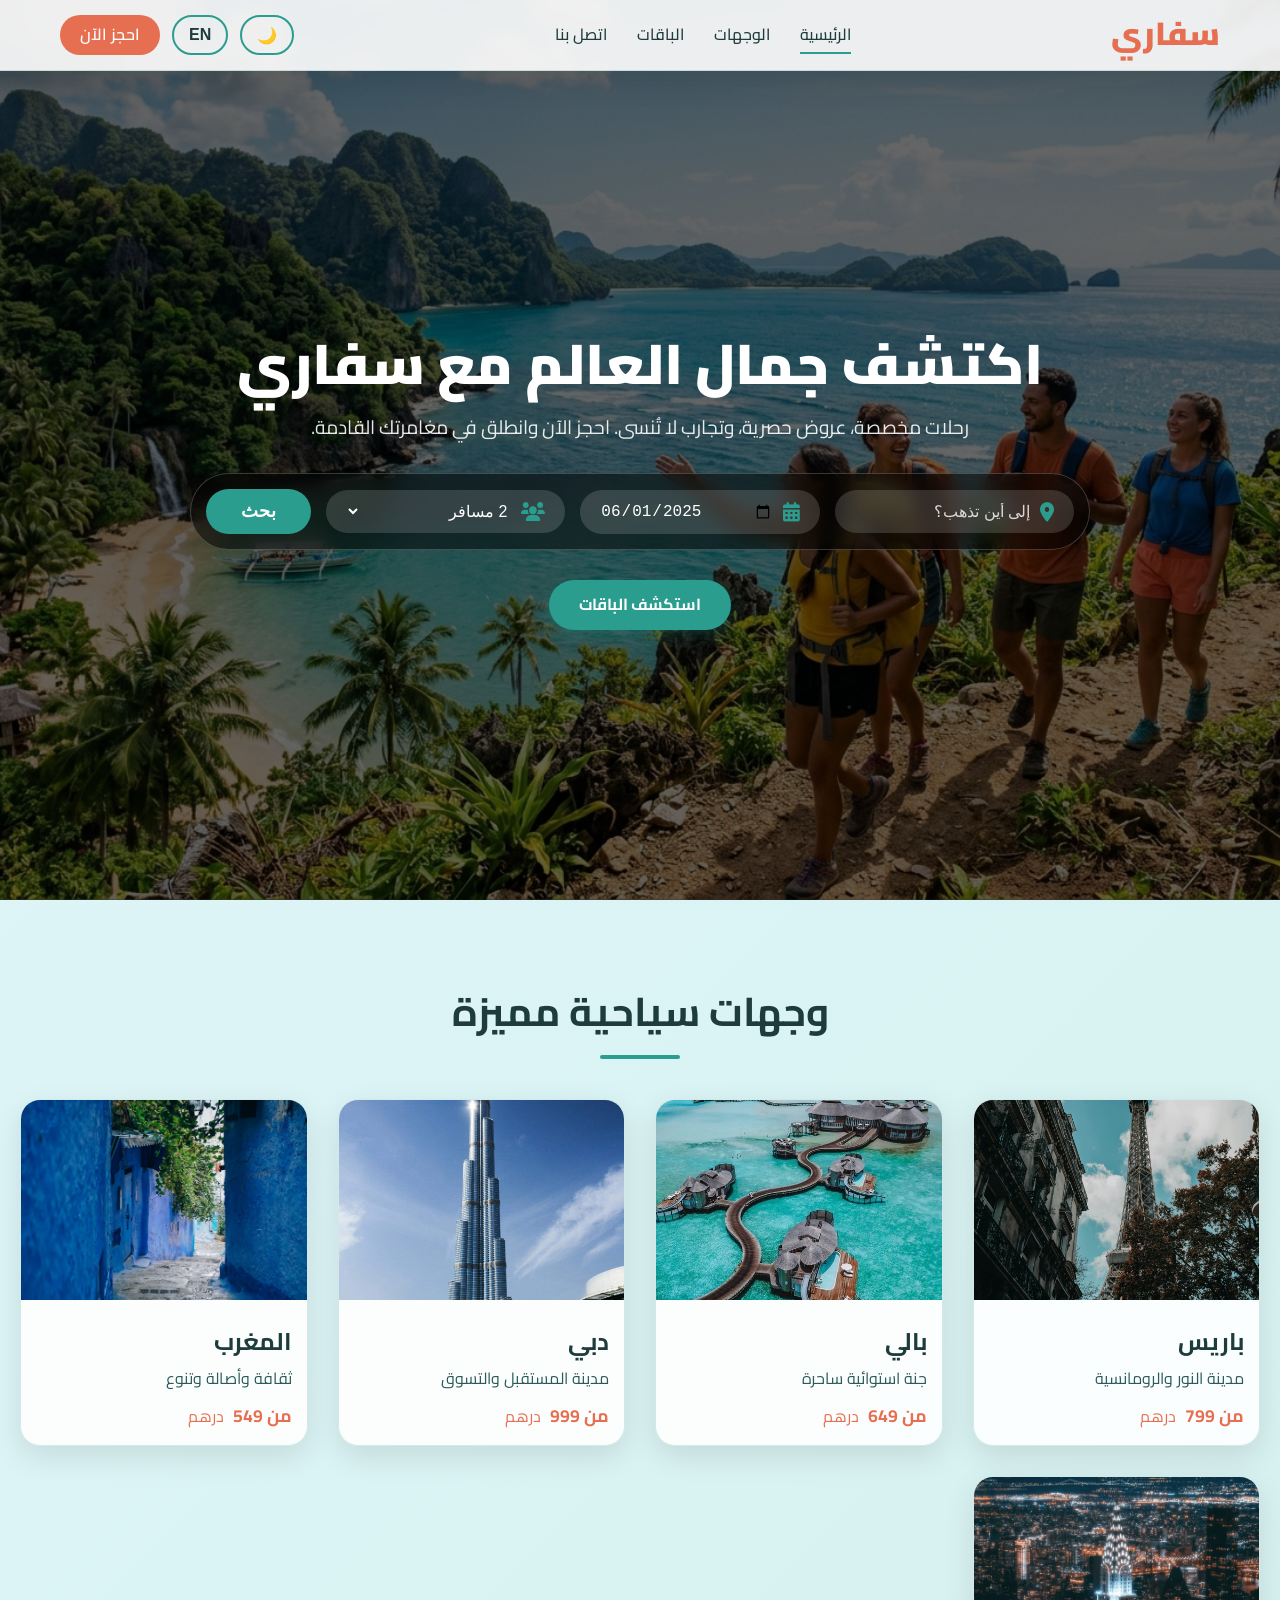
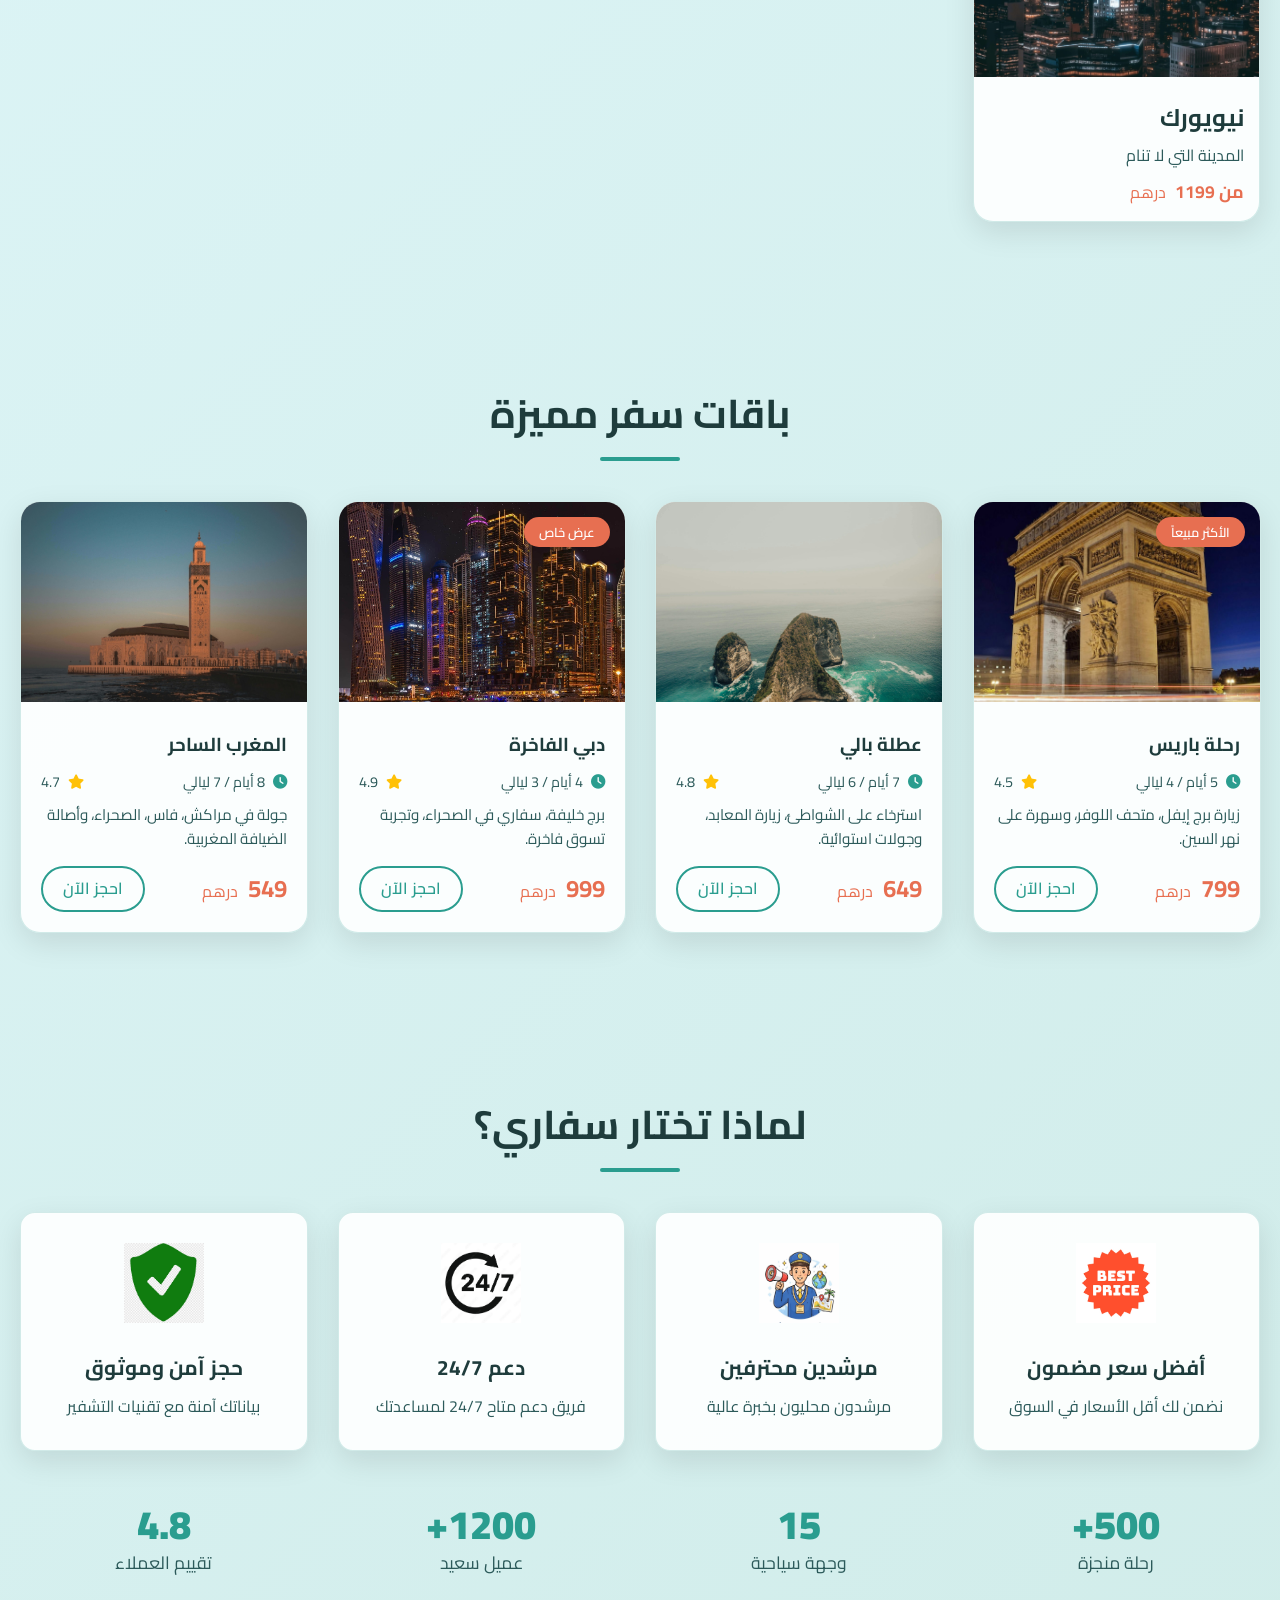
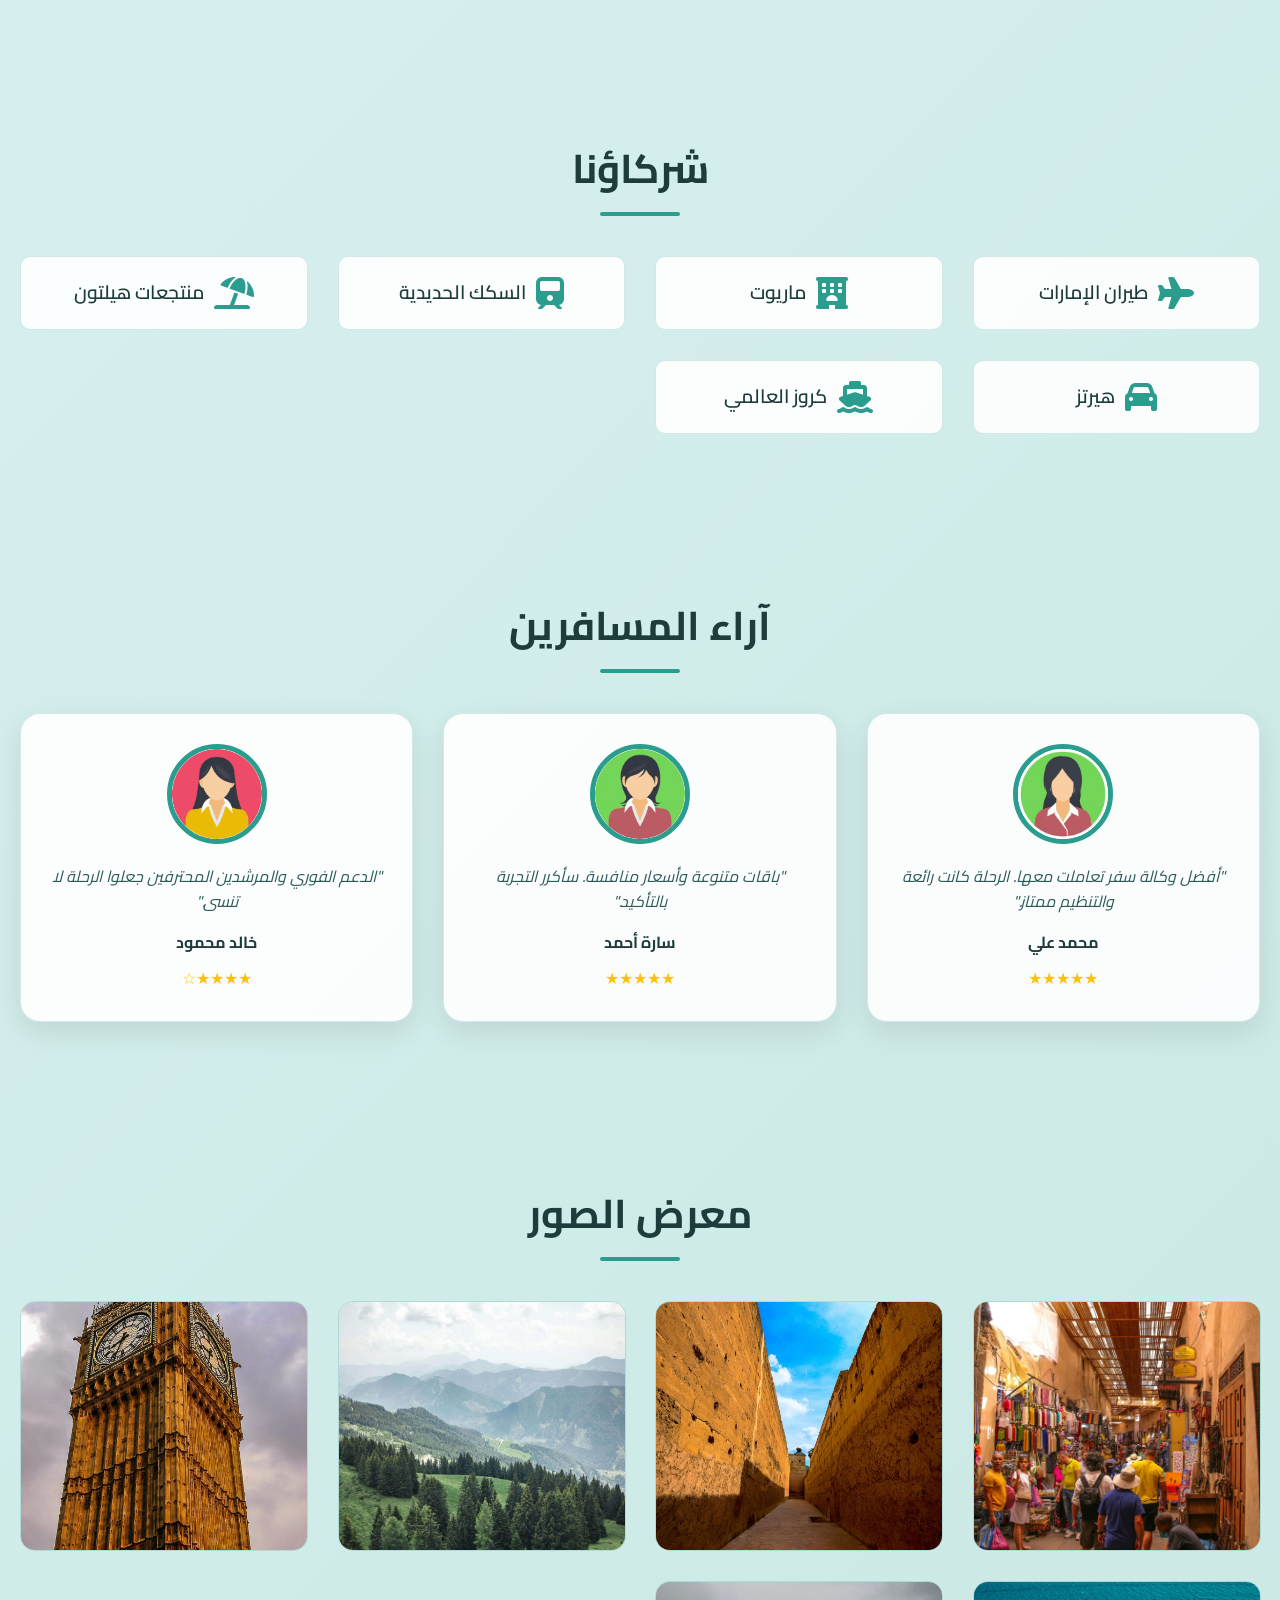
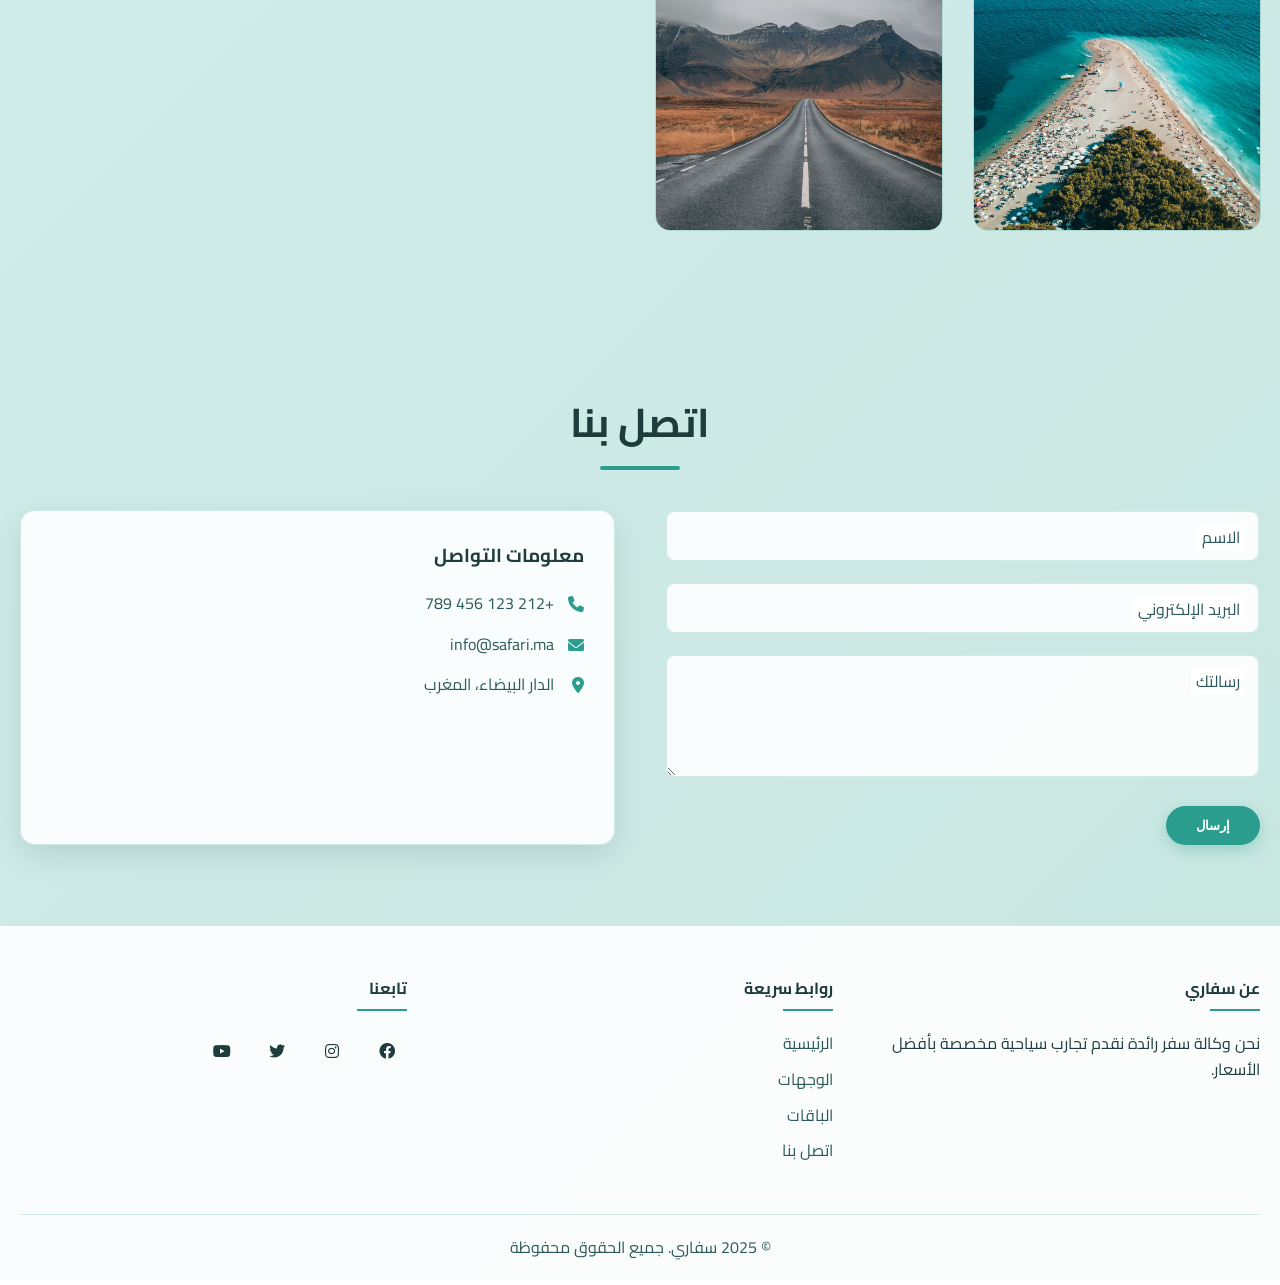
==== commit ff88bccf: "Update index.html" ====
--- a/index.html
+++ b/index.html
@@ -31,11 +31,11 @@
       --bg-card-dark: #1e1e1e;
       --text-dark: #ffffff;
       --text-muted-dark: #b0b0b0;
-      --bg-light: #f8f9fa;
-      --bg-card-light: #ffffff;
-      --text-light: #212529;
-      --text-muted-light: #6c757d;
-      --border-light: #dee2e6;
+      --bg-light: linear-gradient(135deg, #e0f7fa 0%, #c8e6e0 100%);
+      --bg-card-light: rgba(255, 255, 255, 0.9);
+      --text-light: #1e3c3c;
+      --text-muted-light: #2c5a5a;
+      --border-light: rgba(42, 157, 143, 0.2);
       --border-dark: #333;
       --shadow: 0 10px 30px rgba(0, 0, 0, 0.1);
       --shadow-hover: 0 20px 40px rgba(0, 0, 0, 0.15);
@@ -73,6 +73,7 @@
       overflow-x: hidden;
       width: 100%;
       max-width: 100%;
+      position: relative;
     }
 
     body[dir="ltr"] {
@@ -86,6 +87,88 @@
       padding: 0 20px;
       width: 100%;
       max-width: 100%;
+      position: relative;
+      z-index: 1;
+    }
+
+    /* ===== الخلفية المتحركة (دوائر عائمة) ===== */
+    .animated-bg {
+      position: fixed;
+      top: 0;
+      left: 0;
+      width: 100%;
+      height: 100%;
+      z-index: -1;
+      overflow: hidden;
+      pointer-events: none;
+    }
+
+    .animated-bg .circle {
+      position: absolute;
+      border-radius: 50%;
+      animation: float 15s infinite ease-in-out;
+    }
+
+    [data-theme="light"] .animated-bg .circle {
+      background: rgba(42, 157, 143, 0.15);
+    }
+    [data-theme="dark"] .animated-bg .circle {
+      background: rgba(255, 255, 255, 0.05);
+    }
+
+    @keyframes float {
+      0% {
+        transform: translateY(0) translateX(0) scale(1);
+        opacity: 0.3;
+      }
+      50% {
+        transform: translateY(-30px) translateX(20px) scale(1.05);
+        opacity: 0.6;
+      }
+      100% {
+        transform: translateY(0) translateX(0) scale(1);
+        opacity: 0.3;
+      }
+    }
+
+    .circle-1 {
+      width: 300px;
+      height: 300px;
+      top: 10%;
+      left: -100px;
+      animation-duration: 20s;
+    }
+    .circle-2 {
+      width: 200px;
+      height: 200px;
+      bottom: 20%;
+      right: -50px;
+      animation-duration: 25s;
+      animation-delay: -5s;
+    }
+    .circle-3 {
+      width: 150px;
+      height: 150px;
+      top: 60%;
+      left: 20%;
+      animation-duration: 18s;
+      animation-delay: -2s;
+    }
+    .circle-4 {
+      width: 400px;
+      height: 400px;
+      bottom: -100px;
+      left: 30%;
+      animation-duration: 30s;
+      animation-delay: -10s;
+    }
+    .circle-5 {
+      width: 100px;
+      height: 100px;
+      top: 20%;
+      right: 15%;
+      animation-duration: 12s;
+      animation-delay: -1s;
     }
 
     /* شريط التنقل */
@@ -100,6 +183,7 @@
       display: flex;
       align-items: center;
       box-shadow: var(--shadow);
+      backdrop-filter: blur(5px);
     }
 
     .navbar {
@@ -951,6 +1035,15 @@
   </style>
 </head>
 <body>
+  <!-- الخلفية المتحركة -->
+  <div class="animated-bg">
+    <div class="circle circle-1"></div>
+    <div class="circle circle-2"></div>
+    <div class="circle circle-3"></div>
+    <div class="circle circle-4"></div>
+    <div class="circle circle-5"></div>
+  </div>
+
   <!-- شريط التنقل -->
   <header>
     <nav class="navbar">
@@ -1048,7 +1141,7 @@
       </div>
     </section>
 
-    <!-- الباقات -->
+    <!-- الباقات (تم إضافة data-i18n لعناوين الباقات) -->
     <section id="packages" class="packages">
       <div class="container">
         <h2 class="section-title" data-aos="fade-up" data-i18n="packages_title">باقات سفر مميزة</h2>
@@ -1057,7 +1150,7 @@
             <img src="package-paris.jpg" alt="باريس" width="300" height="200" loading="lazy">
             <span class="package-badge" data-i18n="best_seller">الأكثر مبيعاً</span>
             <div class="package-info">
-              <h3>رحلة باريس</h3>
+              <h3 data-i18n="package_paris_title">رحلة باريس</h3>
               <div class="package-meta">
                 <span><i class="fas fa-clock"></i> <span data-i18n="duration_paris">5 أيام / 4 ليالي</span></span>
                 <span class="rating"><i class="fas fa-star"></i> 4.5</span>
@@ -1072,7 +1165,7 @@
           <div class="package-card" data-aos="flip-right" data-aos-delay="100">
             <img src="package-bali.jpg" alt="بالي" width="300" height="200" loading="lazy">
             <div class="package-info">
-              <h3>عطلة بالي</h3>
+              <h3 data-i18n="package_bali_title">عطلة بالي</h3>
               <div class="package-meta">
                 <span><i class="fas fa-clock"></i> <span data-i18n="duration_bali">7 أيام / 6 ليالي</span></span>
                 <span class="rating"><i class="fas fa-star"></i> 4.8</span>
@@ -1088,7 +1181,7 @@
             <img src="package-dubai.jpg" alt="دبي" width="300" height="200" loading="lazy">
             <span class="package-badge" data-i18n="special_offer">عرض خاص</span>
             <div class="package-info">
-              <h3>دبي الفاخرة</h3>
+              <h3 data-i18n="package_dubai_title">دبي الفاخرة</h3>
               <div class="package-meta">
                 <span><i class="fas fa-clock"></i> <span data-i18n="duration_dubai">4 أيام / 3 ليالي</span></span>
                 <span class="rating"><i class="fas fa-star"></i> 4.9</span>
@@ -1103,7 +1196,7 @@
           <div class="package-card" data-aos="flip-right" data-aos-delay="300">
             <img src="package-morocco.jpg" alt="المغرب" width="300" height="200" loading="lazy">
             <div class="package-info">
-              <h3>المغرب الساحر</h3>
+              <h3 data-i18n="package_morocco_title">المغرب الساحر</h3>
               <div class="package-meta">
                 <span><i class="fas fa-clock"></i> <span data-i18n="duration_morocco">8 أيام / 7 ليالي</span></span>
                 <span class="rating"><i class="fas fa-star"></i> 4.7</span>
@@ -1304,6 +1397,10 @@
         ny_desc: 'المدينة التي لا تنام',
         from: 'من',
         packages_title: 'باقات سفر مميزة',
+        package_paris_title: 'رحلة باريس',
+        package_bali_title: 'عطلة بالي',
+        package_dubai_title: 'دبي الفاخرة',
+        package_morocco_title: 'المغرب الساحر',
         duration_paris: '5 أيام / 4 ليالي',
         duration_bali: '7 أيام / 6 ليالي',
         duration_dubai: '4 أيام / 3 ليالي',
@@ -1380,6 +1477,10 @@
         ny_desc: 'The City That Never Sleeps',
         from: 'from',
         packages_title: 'Special Travel Packages',
+        package_paris_title: 'Paris Trip',
+        package_bali_title: 'Bali Getaway',
+        package_dubai_title: 'Luxury Dubai',
+        package_morocco_title: 'Enchanting Morocco',
         duration_paris: '5 days / 4 nights',
         duration_bali: '7 days / 6 nights',
         duration_dubai: '4 days / 3 nights',
@@ -1437,7 +1538,7 @@
     // ========== الوضع الليلي ==========
     const themeToggle = document.getElementById('themeToggle');
     const html = document.documentElement;
-    let theme = localStorage.getItem('theme') || 'dark';
+    let theme = localStorage.getItem('theme') || 'light';  // الآن الوضع الافتراضي هو النهاري المنعش
     html.setAttribute('data-theme', theme);
     themeToggle.textContent = theme === 'dark' ? '☀️' : '🌙';
 
@@ -1542,9 +1643,9 @@
       e.target.reset();
     });
 
-    // ========== تهيئة AOS ==========
+    // ========== تهيئة AOS مع تسريع الأنيميشن ==========
     AOS.init({
-      duration: 1000,
+      duration: 600,      // تسريع الحركة (كانت 1000)
       once: true,
       offset: 100,
     });
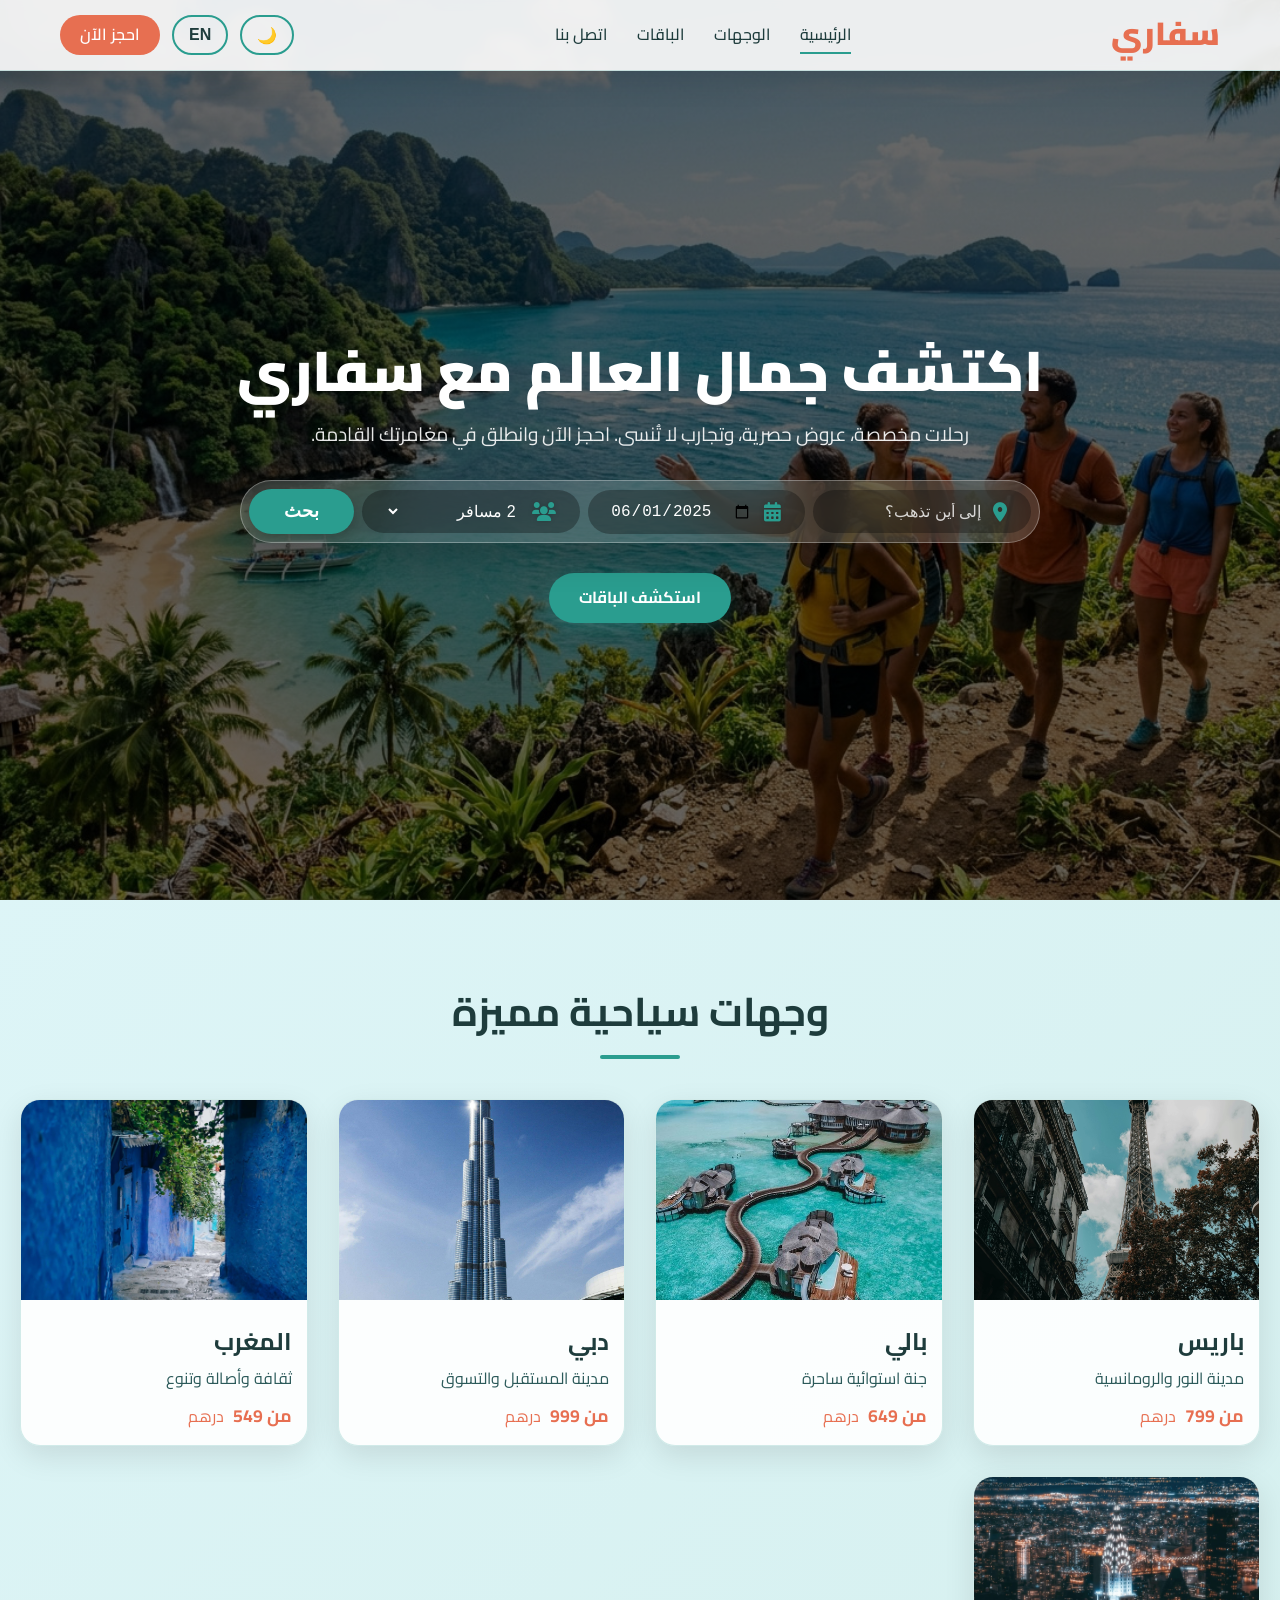
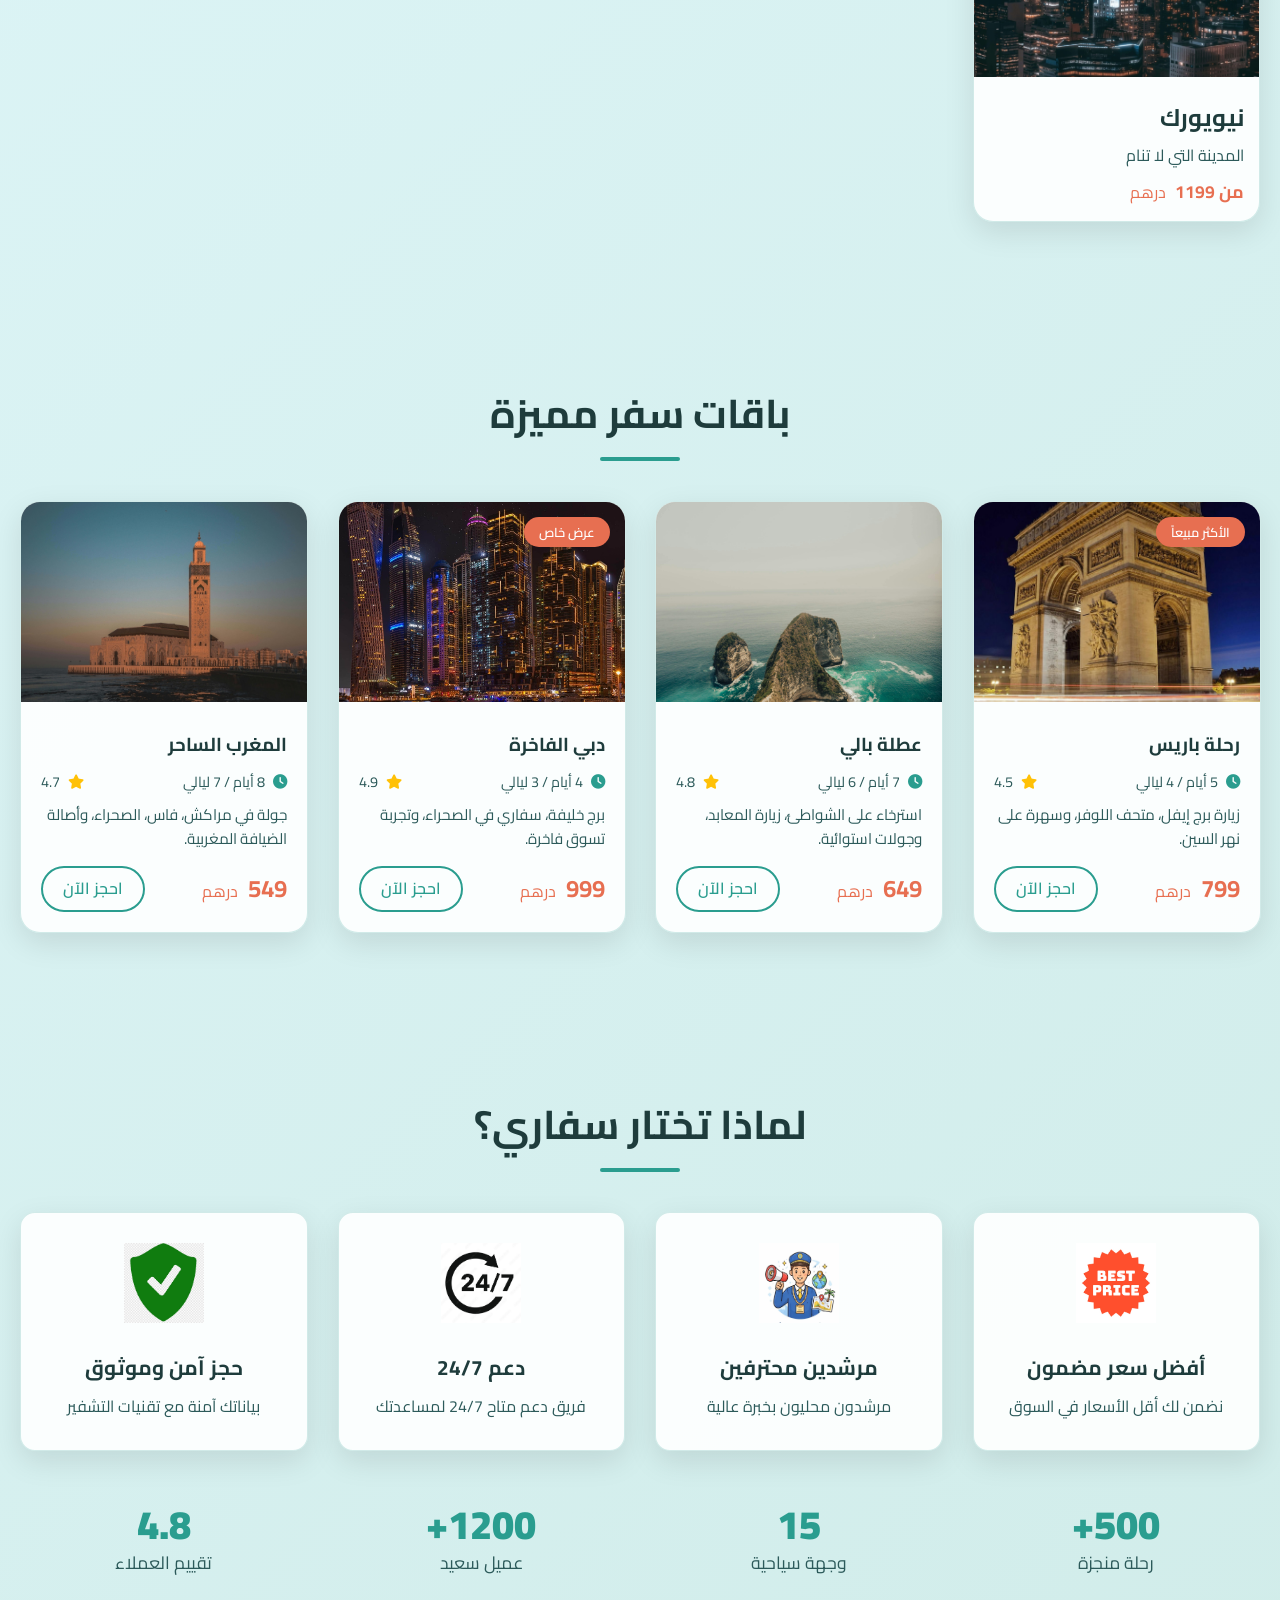
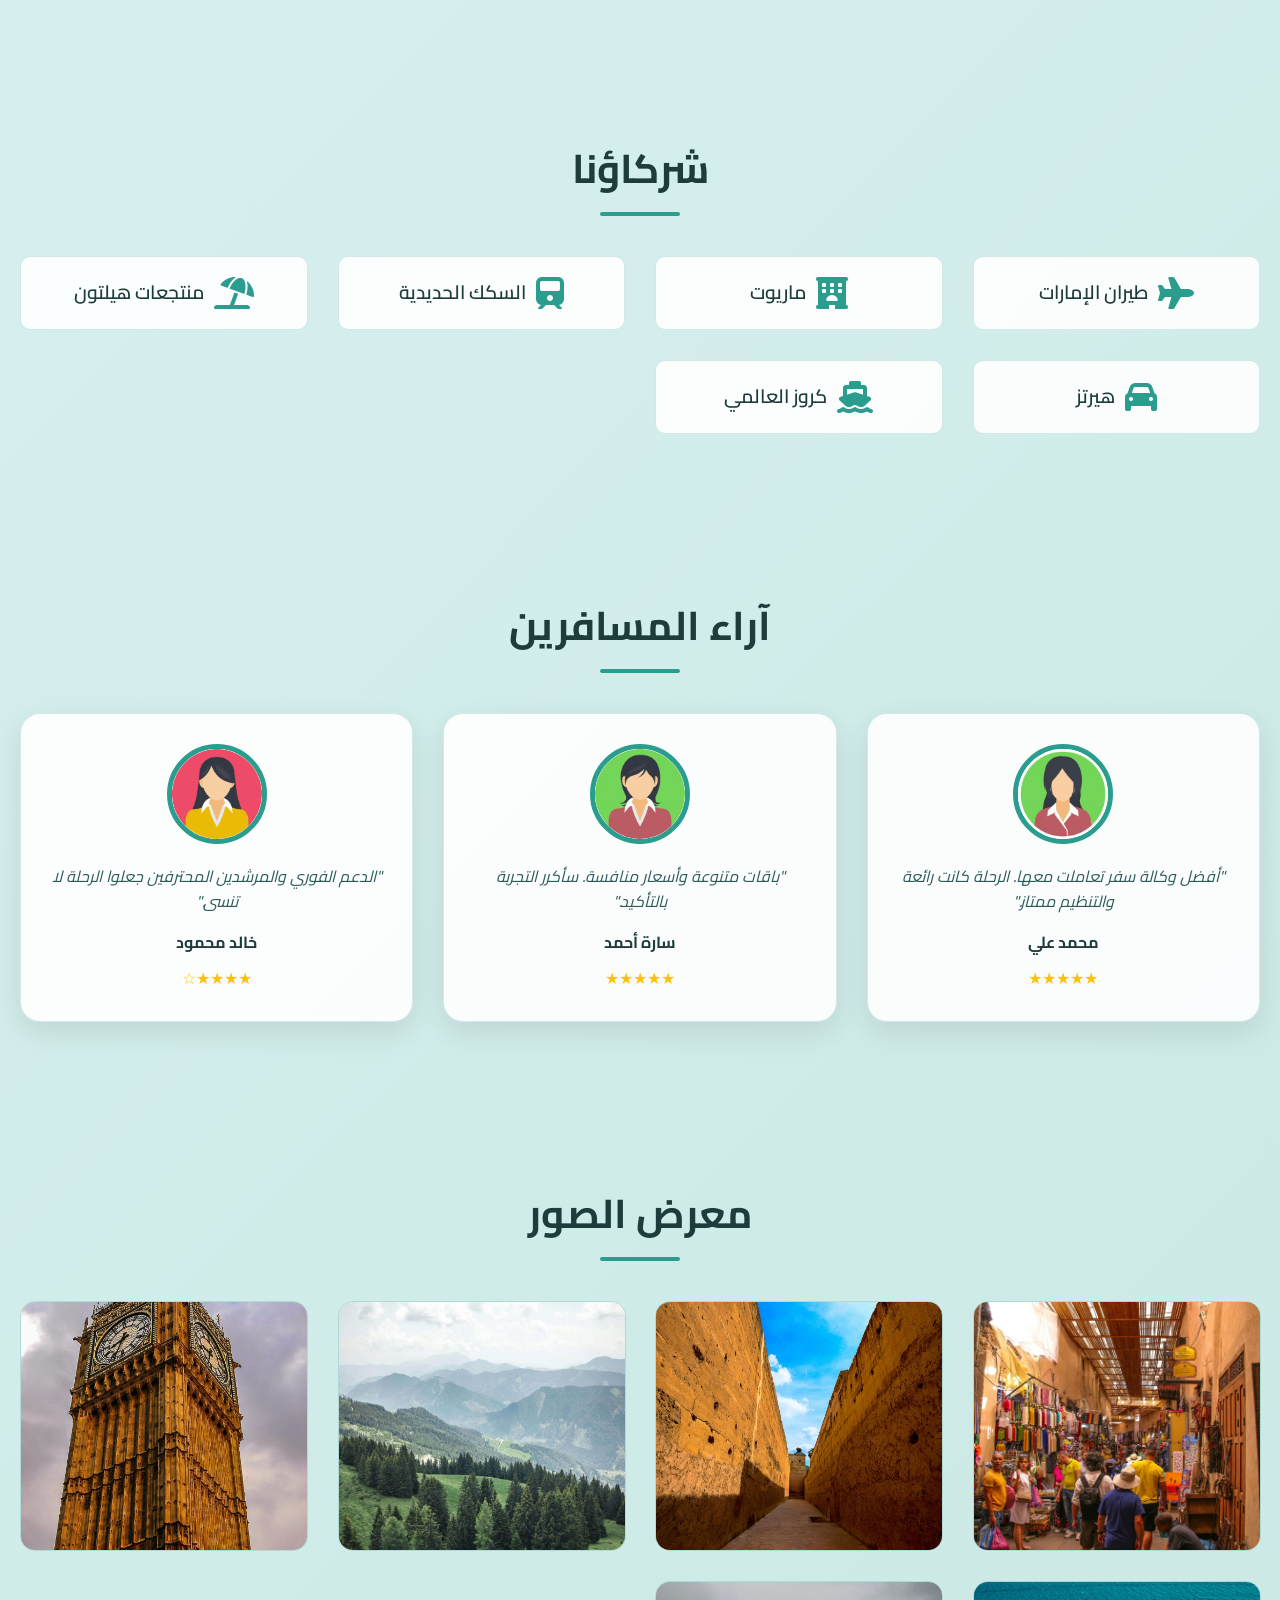
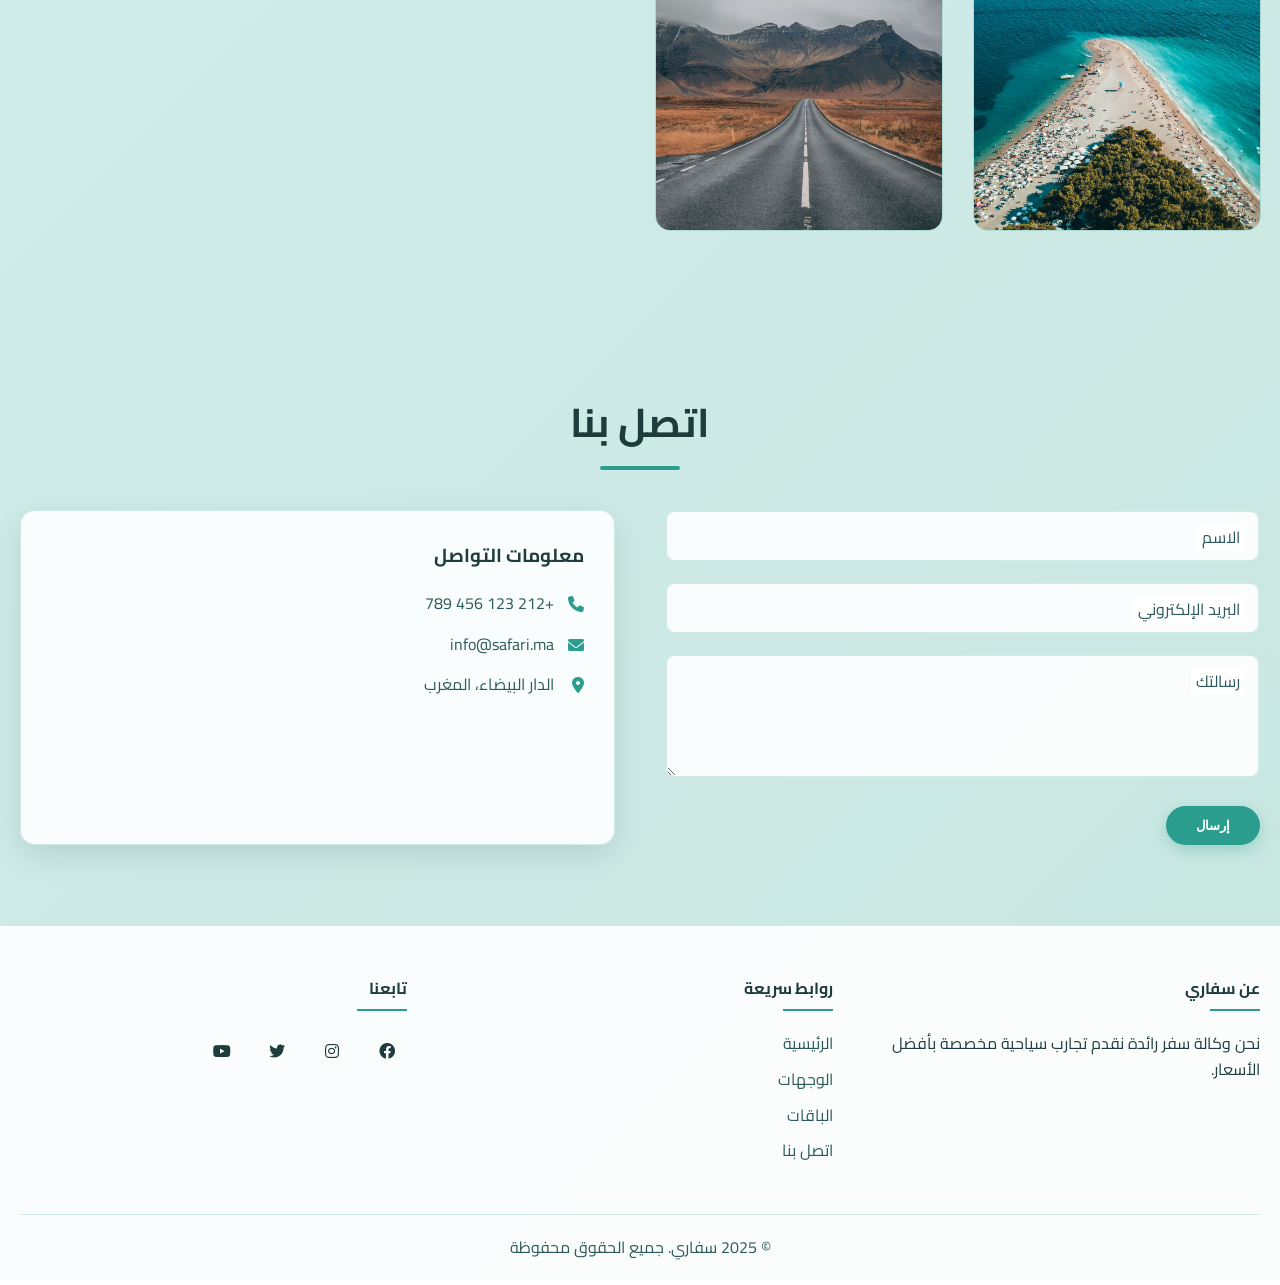
==== commit 68e3f826: "Update index.html" ====
--- a/index.html
+++ b/index.html
@@ -370,38 +370,51 @@
       margin-right: auto;
     }
 
-    /* شريط البحث */
+    /* ===== شريط البحث المُحسَّن ===== */
     .search-bar {
-      background: rgba(0, 0, 0, 0.5);
-      backdrop-filter: blur(10px);
-      border-radius: 60px;
-      padding: 15px;
+      background: rgba(255, 255, 255, 0.15);
+      backdrop-filter: blur(20px);
+      border-radius: 80px;
+      padding: 8px;
       display: flex;
       align-items: center;
-      gap: 15px;
+      gap: 8px;
       margin: 0 auto 30px;
-      border: 1px solid rgba(255, 255, 255, 0.2);
+      border: 1px solid rgba(255, 255, 255, 0.3);
       flex-wrap: wrap;
       width: 100%;
-      max-width: 100%;
-      justify-content: center;
+      max-width: 800px;
+      justify-content: space-between;
+      box-shadow: 0 15px 35px rgba(0, 0, 0, 0.2);
+      transition: all 0.3s ease;
+    }
+
+    .search-bar:hover {
+      background: rgba(255, 255, 255, 0.25);
+      border-color: rgba(255, 255, 255, 0.5);
+      box-shadow: 0 20px 40px rgba(0, 0, 0, 0.3);
     }
 
     .search-group {
       display: flex;
       align-items: center;
-      gap: 10px;
-      background: rgba(255, 255, 255, 0.15);
-      padding: 12px 20px;
-      border-radius: 40px;
-      flex: 1 1 200px;
-      min-width: 200px;
-      max-width: 100%;
+      gap: 12px;
+      background: rgba(0, 0, 0, 0.3);
+      padding: 12px 24px;
+      border-radius: 60px;
+      flex: 1;
+      min-width: 180px;
+      transition: all 0.3s;
+    }
+
+    .search-group:hover {
+      background: rgba(0, 0, 0, 0.5);
     }
 
     .search-group i {
       color: var(--primary);
       font-size: 1.2rem;
+      text-shadow: 0 0 5px rgba(0,0,0,0.2);
     }
 
     .search-input {
@@ -411,14 +424,21 @@
       font-size: 1rem;
       width: 100%;
       padding: 0;
+      font-weight: 500;
     }
 
     .search-input::placeholder {
       color: rgba(255, 255, 255, 0.8);
+      font-weight: 400;
     }
 
     .search-input:focus {
       outline: none;
+    }
+
+    .search-input option {
+      background: var(--bg-card);
+      color: var(--text);
     }
 
     .search-btn {
@@ -426,20 +446,22 @@
       color: #fff;
       border: none;
       padding: 12px 35px;
-      border-radius: 40px;
+      border-radius: 60px;
       font-size: 1.1rem;
-      font-weight: 600;
+      font-weight: 700;
       cursor: pointer;
-      transition: var(--transition);
+      transition: all 0.3s ease;
       display: flex;
       align-items: center;
-      gap: 8px;
+      gap: 10px;
       white-space: nowrap;
+      box-shadow: 0 4px 12px rgba(0, 0, 0, 0.2);
     }
 
     .search-btn:hover {
       background: var(--primary-dark);
       transform: translateY(-2px);
+      box-shadow: 0 8px 20px rgba(0, 0, 0, 0.3);
     }
 
     /* الأقسام العامة */
@@ -994,16 +1016,21 @@
       }
 
       .search-bar {
+        flex-direction: column;
+        align-items: stretch;
+        background: rgba(0, 0, 0, 0.6);
+        border-radius: 30px;
         padding: 15px;
       }
 
       .search-group {
-        flex: 1 1 100%;
-        min-width: auto;
+        width: 100%;
+        padding: 10px 16px;
       }
 
       .search-btn {
         width: 100%;
+        justify-content: center;
       }
 
       .contact-wrapper {
@@ -1076,7 +1103,7 @@
       <div class="hero-content" data-aos="fade-up">
         <h1 data-i18n="hero_title">اكتشف جمال العالم مع سفاري</h1>
         <p data-i18n="hero_desc">رحلات مخصصة، عروض حصرية، وتجارب لا تُنسى. احجز الآن وانطلق في مغامرتك القادمة.</p>
-        <!-- شريط البحث -->
+        <!-- شريط البحث المُحسَّن -->
         <div class="search-bar" data-aos="fade-up" data-aos-delay="200">
           <div class="search-group">
             <i class="fas fa-map-marker-alt"></i>
@@ -1141,7 +1168,7 @@
       </div>
     </section>
 
-    <!-- الباقات (تم إضافة data-i18n لعناوين الباقات) -->
+    <!-- الباقات -->
     <section id="packages" class="packages">
       <div class="container">
         <h2 class="section-title" data-aos="fade-up" data-i18n="packages_title">باقات سفر مميزة</h2>
@@ -1538,7 +1565,7 @@
     // ========== الوضع الليلي ==========
     const themeToggle = document.getElementById('themeToggle');
     const html = document.documentElement;
-    let theme = localStorage.getItem('theme') || 'light';  // الآن الوضع الافتراضي هو النهاري المنعش
+    let theme = localStorage.getItem('theme') || 'light';
     html.setAttribute('data-theme', theme);
     themeToggle.textContent = theme === 'dark' ? '☀️' : '🌙';
 
@@ -1645,7 +1672,7 @@
 
     // ========== تهيئة AOS مع تسريع الأنيميشن ==========
     AOS.init({
-      duration: 600,      // تسريع الحركة (كانت 1000)
+      duration: 600,
       once: true,
       offset: 100,
     });
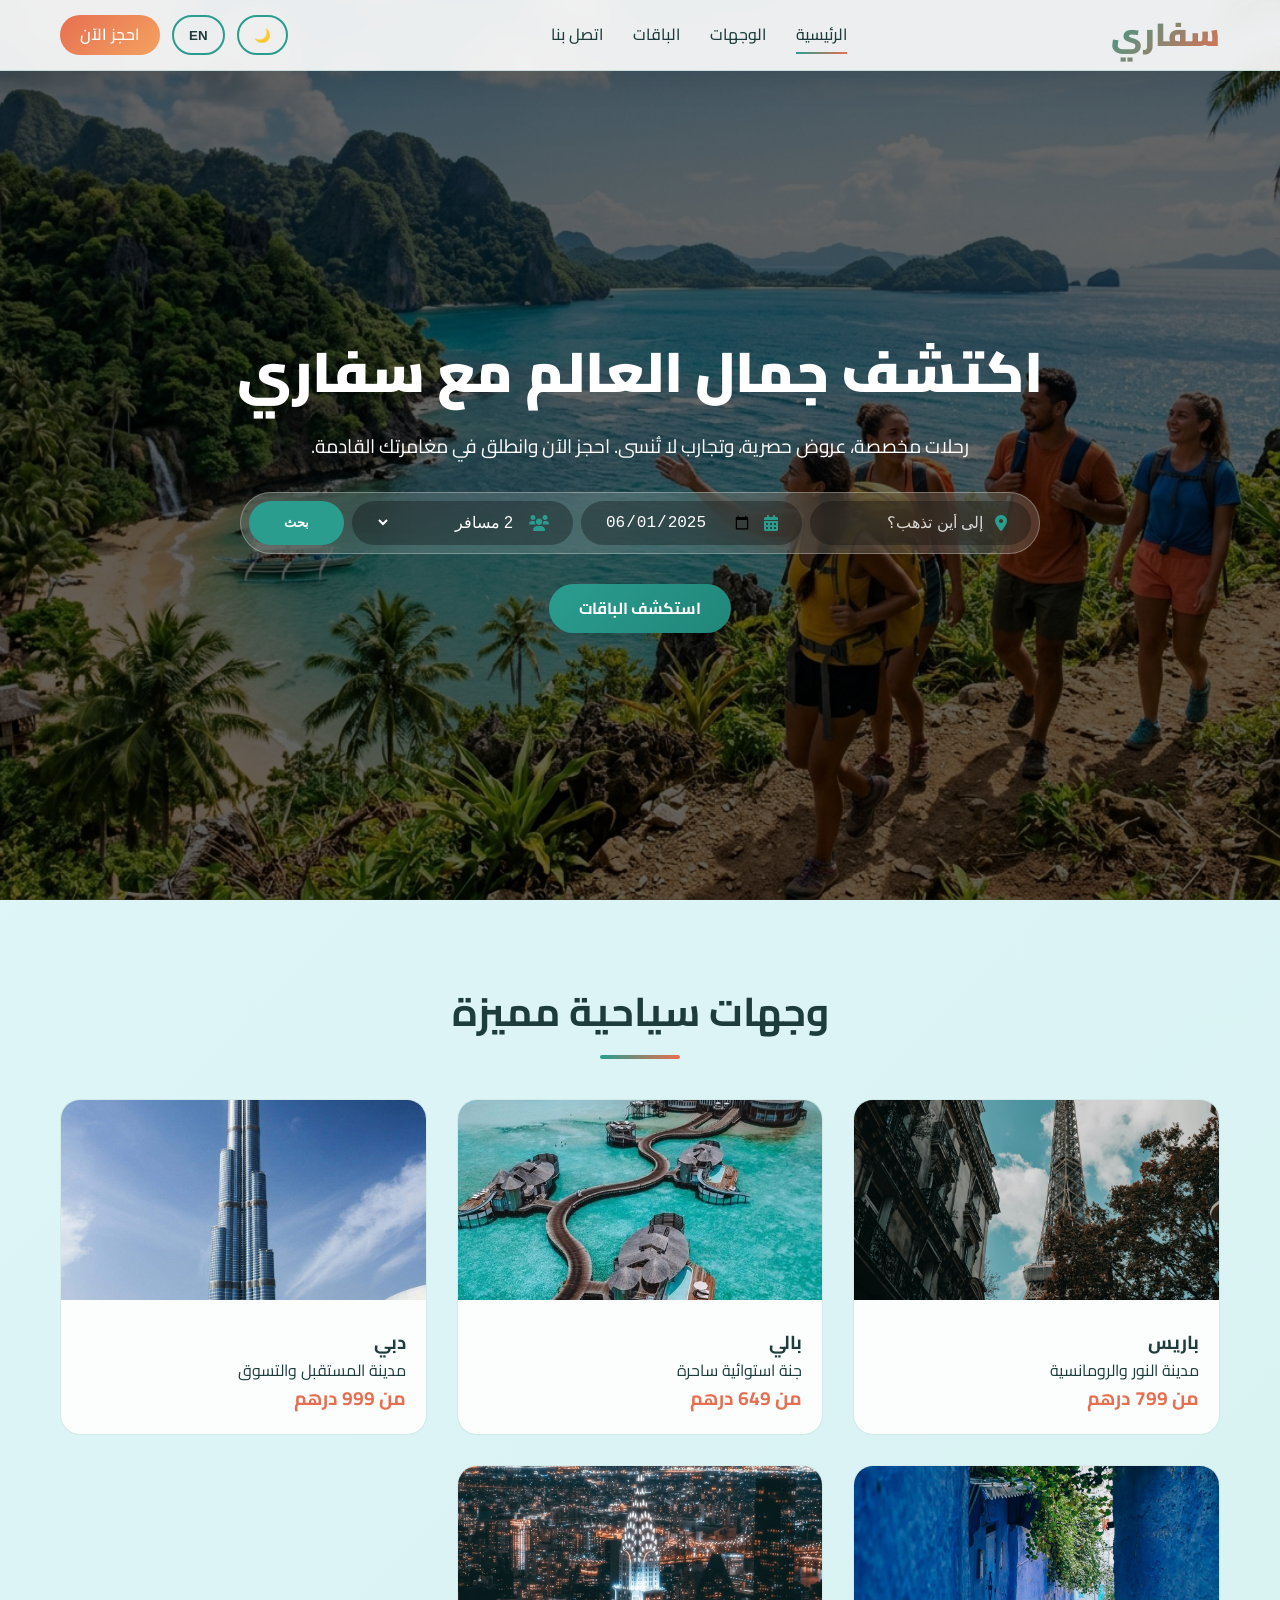
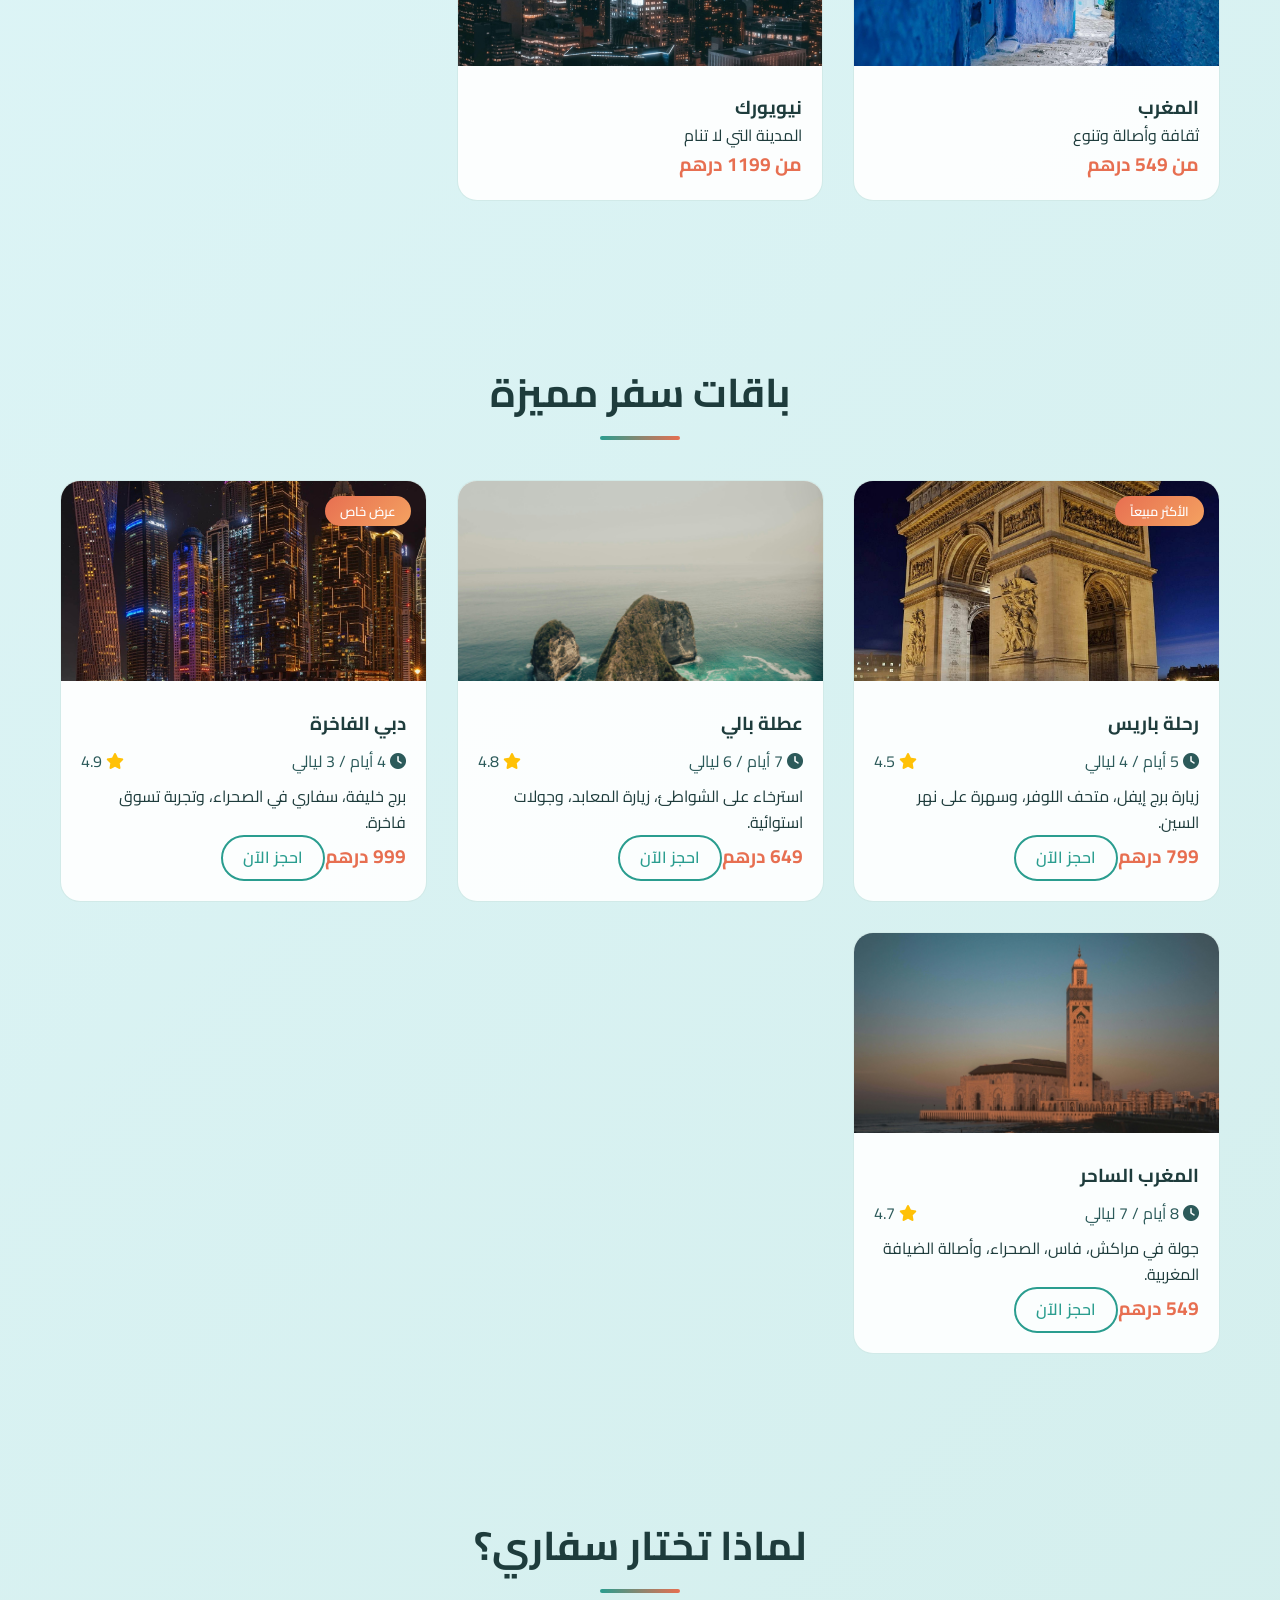
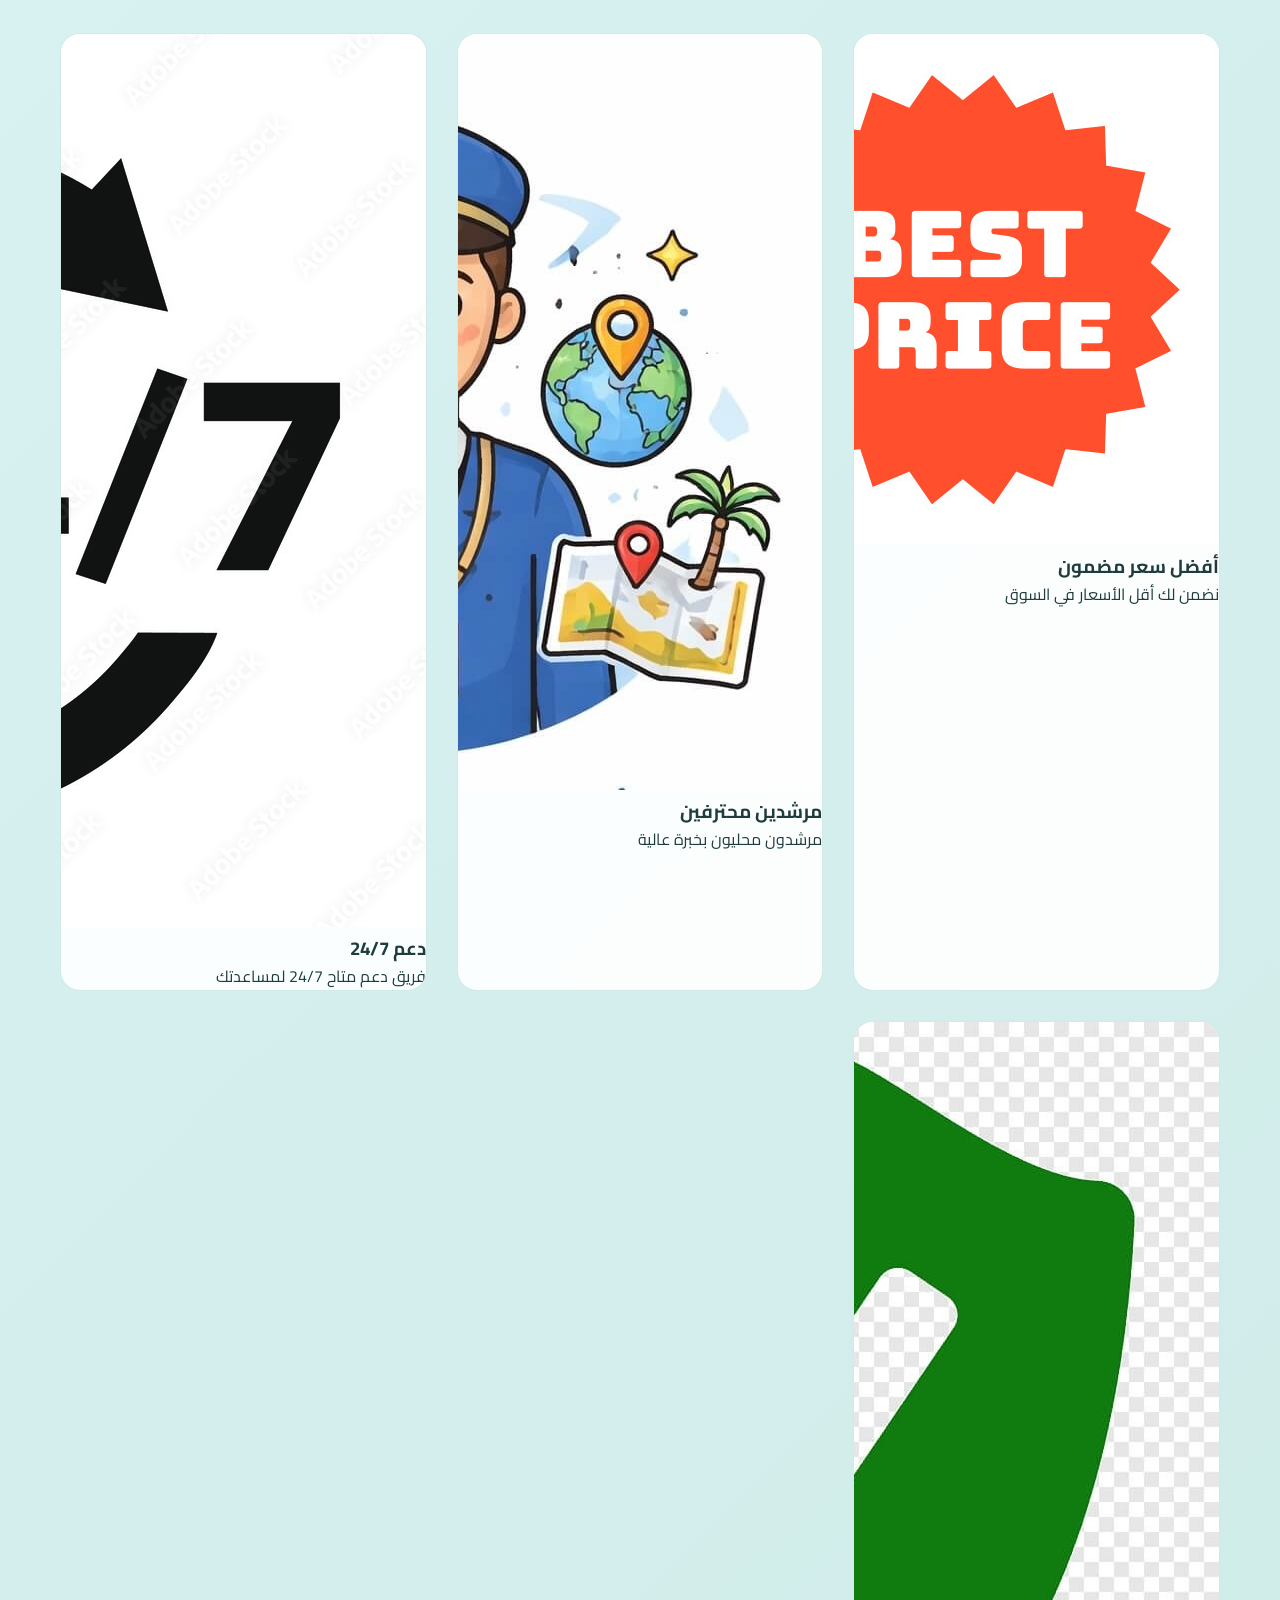
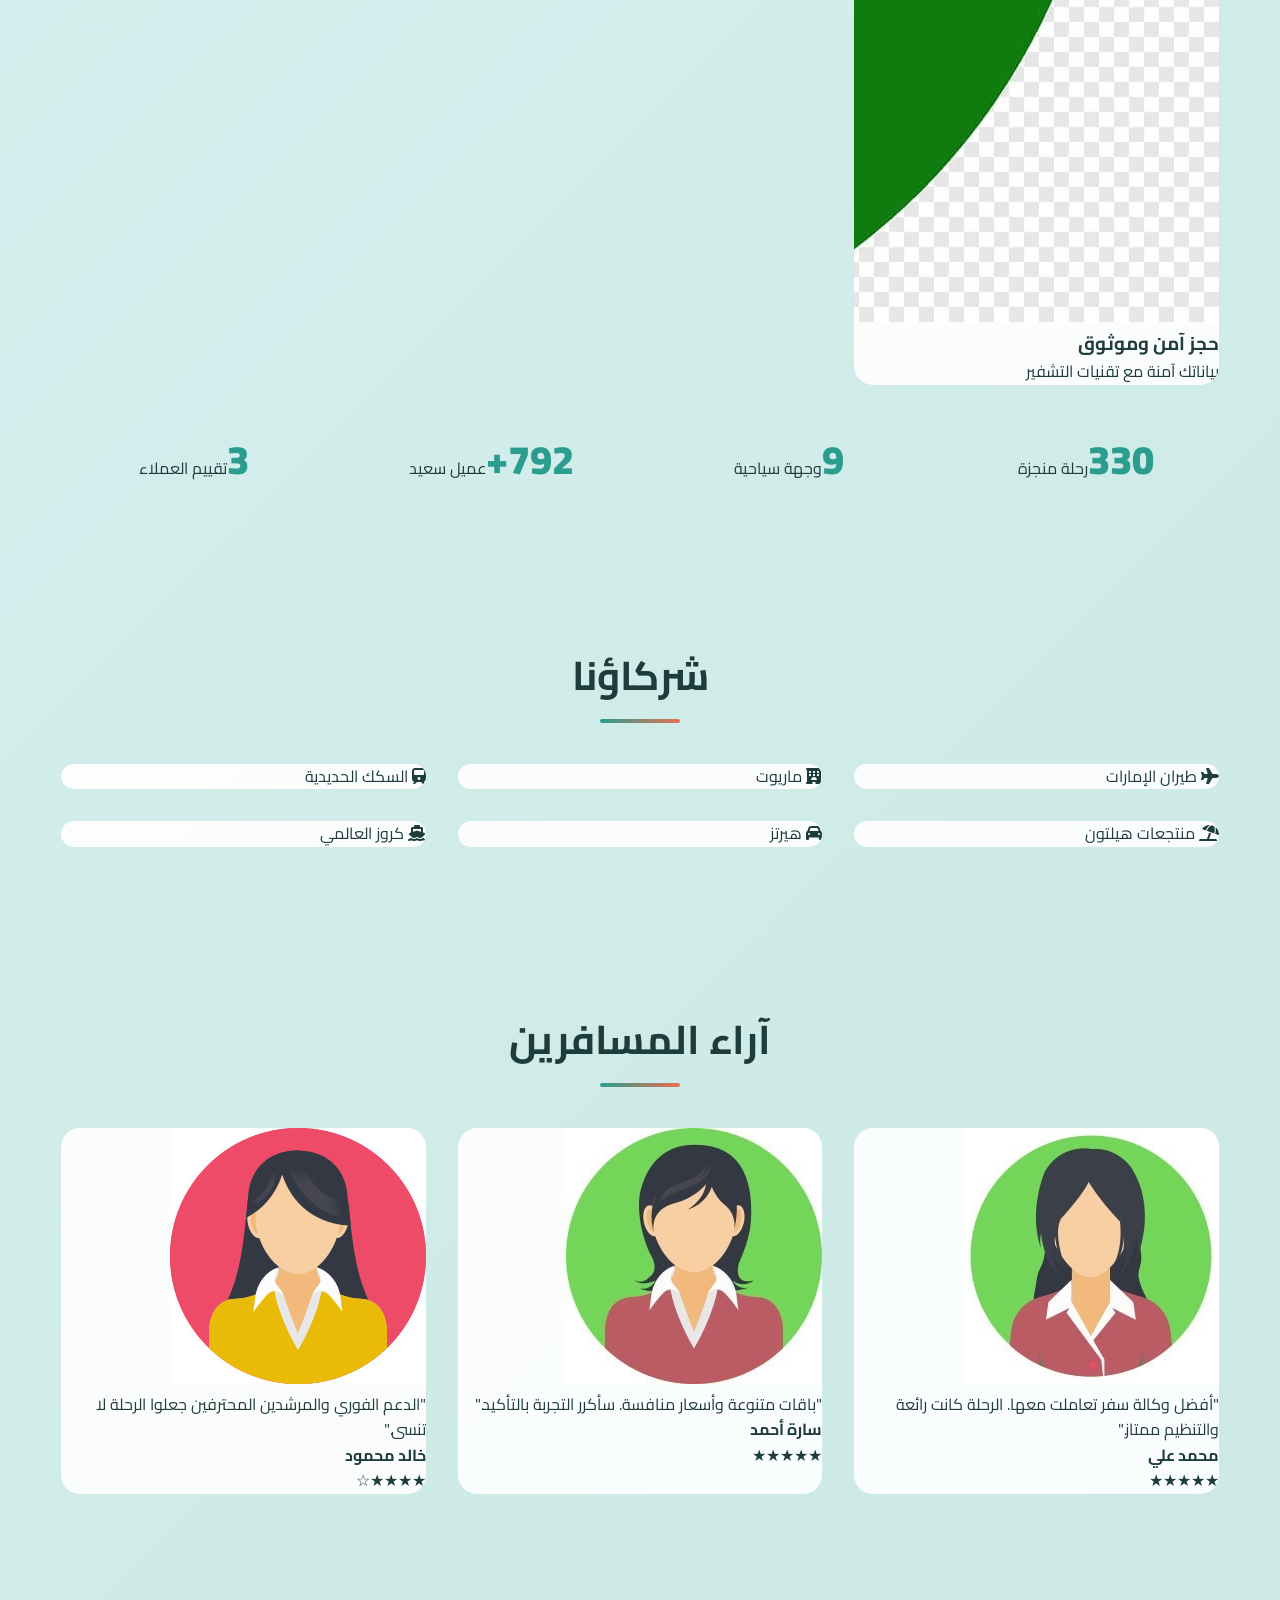
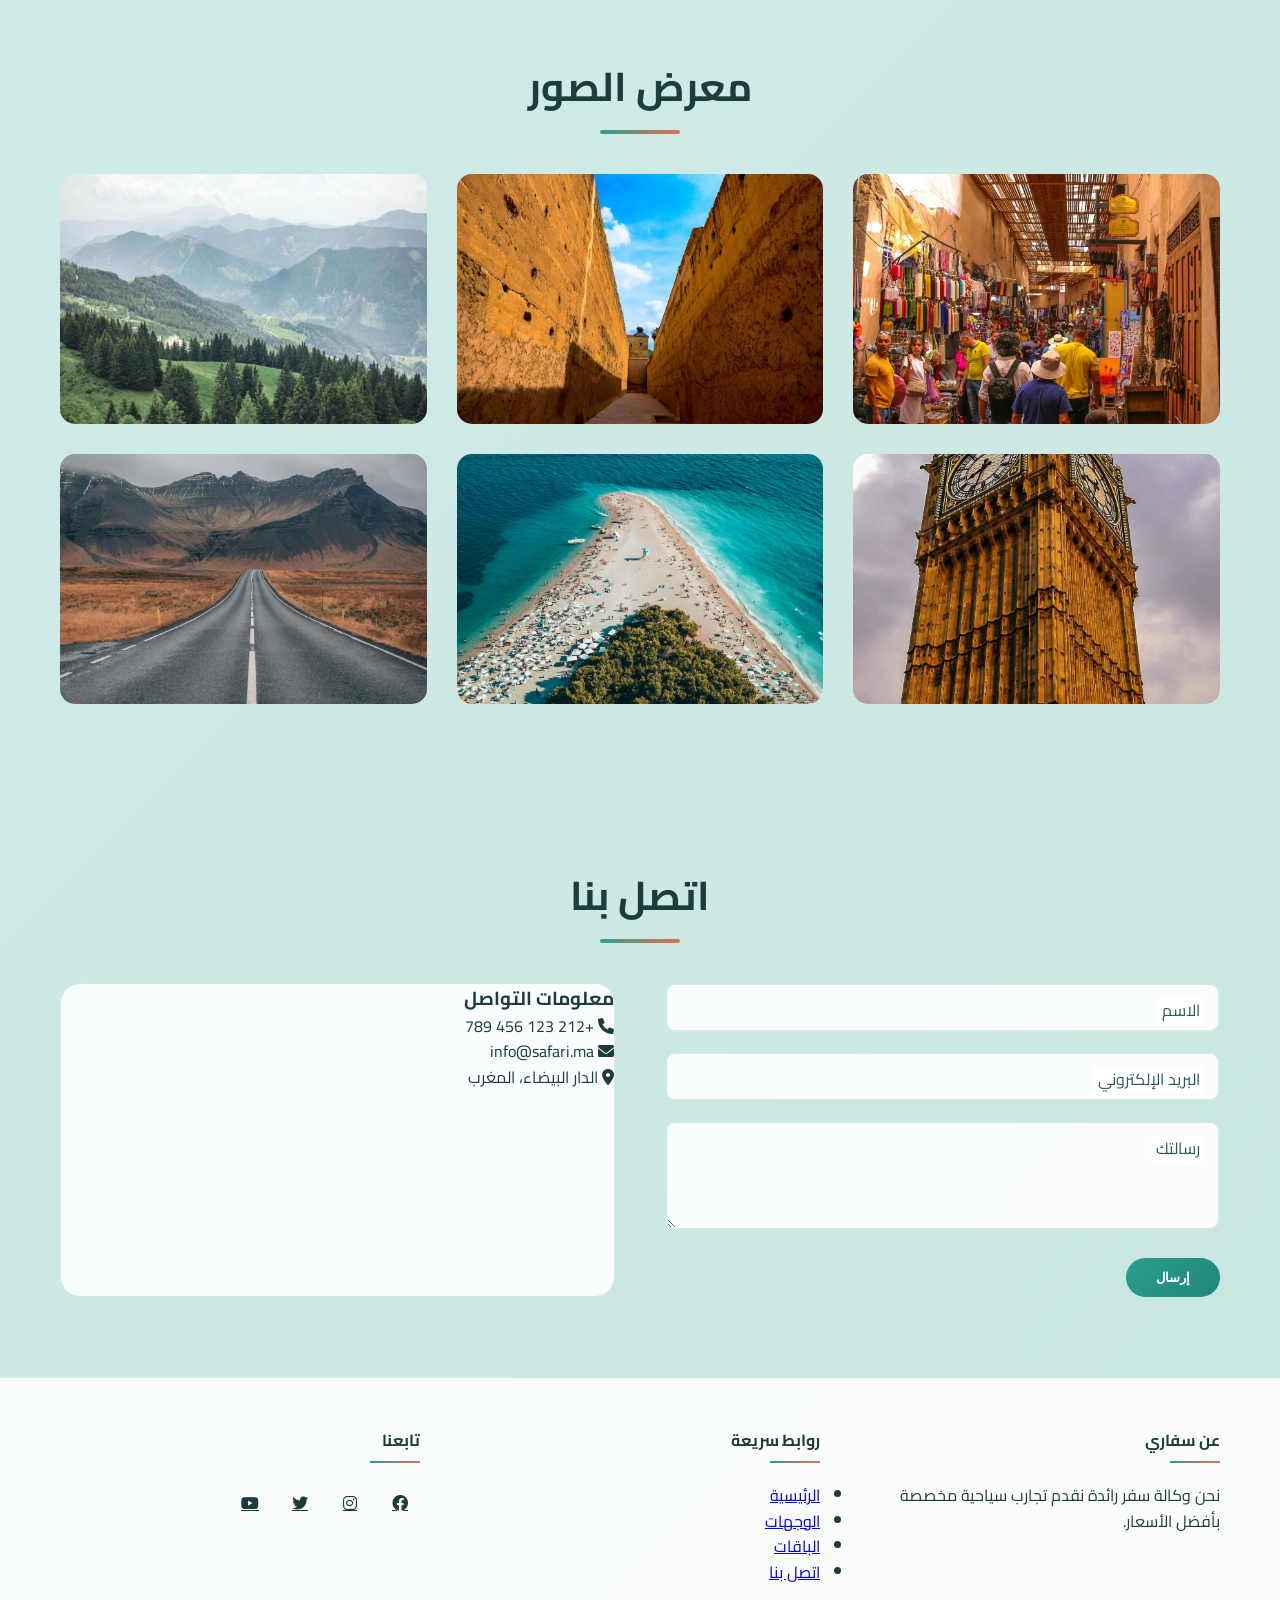
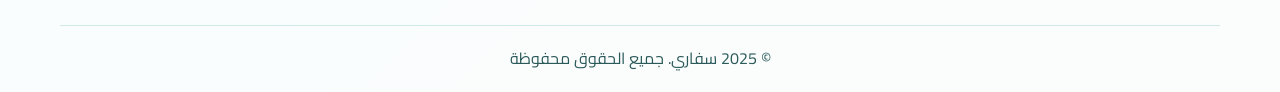
==== commit 2b9bc428: "Update index.html" ====
--- a/index.html
+++ b/index.html
@@ -4,17 +4,10 @@
   <meta charset="UTF-8">
   <meta name="viewport" content="width=device-width, initial-scale=1.0">
   <title>سفاري | وكالة سفر وحجوزات سياحية</title>
-  <!-- تحسين SEO -->
-  <meta name="description" content="سفاري وكالة سفر رائدة تقدم أفضل باقات الرحلات السياحية، عروض حصرية، وتجارب لا تُنسى. احجز الآن واستمتع بمغامرة العمر.">
-  <meta name="keywords" content="وكالة سفر, رحلات, سياحة, باقات سفر, حجوزات فنادق, تذاكر طيران, عروض سياحية">
-  <!-- خط Cairo من Google Fonts -->
   <link href="https://fonts.googleapis.com/css2?family=Cairo:wght@300;400;600;700;900&display=swap" rel="stylesheet">
-  <!-- AOS CSS -->
   <link href="https://unpkg.com/aos@2.3.1/dist/aos.css" rel="stylesheet">
-  <!-- Font Awesome للأيقونات -->
   <link rel="stylesheet" href="https://cdnjs.cloudflare.com/ajax/libs/font-awesome/6.0.0-beta3/css/all.min.css">
   <style>
-    /* ===== جميع تنسيقات CSS هنا ===== */
     * {
       margin: 0;
       padding: 0;
@@ -26,7 +19,6 @@
       --primary-dark: #21867a;
       --secondary: #e76f51;
       --dark: #264653;
-      --light: #f8f9fa;
       --bg-dark: #121212;
       --bg-card-dark: #1e1e1e;
       --text-dark: #ffffff;
@@ -40,6 +32,7 @@
       --shadow: 0 10px 30px rgba(0, 0, 0, 0.1);
       --shadow-hover: 0 20px 40px rgba(0, 0, 0, 0.15);
       --transition: all 0.3s ease;
+      --glow: 0 0 20px rgba(42, 157, 143, 0.4);
     }
 
     [data-theme="dark"] {
@@ -71,8 +64,6 @@
       text-align: right;
       transition: background 0.3s, color 0.2s;
       overflow-x: hidden;
-      width: 100%;
-      max-width: 100%;
       position: relative;
     }
 
@@ -85,13 +76,23 @@
       max-width: 1200px;
       margin: 0 auto;
       padding: 0 20px;
-      width: 100%;
-      max-width: 100%;
       position: relative;
       z-index: 1;
     }
 
-    /* ===== الخلفية المتحركة (دوائر عائمة) ===== */
+    /* Progress Bar */
+    .progress-bar {
+      position: fixed;
+      top: 0;
+      left: 0;
+      width: 0%;
+      height: 4px;
+      background: linear-gradient(90deg, var(--primary), var(--secondary));
+      z-index: 1001;
+      transition: width 0.1s;
+    }
+
+    /* Animated Background */
     .animated-bg {
       position: fixed;
       top: 0;
@@ -109,69 +110,83 @@
       animation: float 15s infinite ease-in-out;
     }
 
-    [data-theme="light"] .animated-bg .circle {
-      background: rgba(42, 157, 143, 0.15);
-    }
-    [data-theme="dark"] .animated-bg .circle {
-      background: rgba(255, 255, 255, 0.05);
-    }
+    [data-theme="light"] .animated-bg .circle { background: rgba(42,157,143,0.15); }
+    [data-theme="dark"] .animated-bg .circle { background: rgba(255,255,255,0.05); }
 
     @keyframes float {
-      0% {
-        transform: translateY(0) translateX(0) scale(1);
-        opacity: 0.3;
-      }
-      50% {
-        transform: translateY(-30px) translateX(20px) scale(1.05);
-        opacity: 0.6;
-      }
-      100% {
-        transform: translateY(0) translateX(0) scale(1);
-        opacity: 0.3;
-      }
-    }
-
-    .circle-1 {
-      width: 300px;
-      height: 300px;
-      top: 10%;
-      left: -100px;
-      animation-duration: 20s;
-    }
-    .circle-2 {
-      width: 200px;
-      height: 200px;
-      bottom: 20%;
-      right: -50px;
-      animation-duration: 25s;
-      animation-delay: -5s;
-    }
-    .circle-3 {
-      width: 150px;
-      height: 150px;
-      top: 60%;
-      left: 20%;
-      animation-duration: 18s;
-      animation-delay: -2s;
-    }
-    .circle-4 {
-      width: 400px;
-      height: 400px;
-      bottom: -100px;
-      left: 30%;
-      animation-duration: 30s;
-      animation-delay: -10s;
-    }
-    .circle-5 {
-      width: 100px;
-      height: 100px;
-      top: 20%;
-      right: 15%;
-      animation-duration: 12s;
-      animation-delay: -1s;
-    }
-
-    /* شريط التنقل */
+      0% { transform: translateY(0) translateX(0) scale(1); opacity: 0.3; }
+      50% { transform: translateY(-30px) translateX(20px) scale(1.05); opacity: 0.6; }
+      100% { transform: translateY(0) translateX(0) scale(1); opacity: 0.3; }
+    }
+
+    .circle-1 { width: 300px; height: 300px; top: 10%; left: -100px; animation-duration: 20s; }
+    .circle-2 { width: 200px; height: 200px; bottom: 20%; right: -50px; animation-duration: 25s; animation-delay: -5s; }
+    .circle-3 { width: 150px; height: 150px; top: 60%; left: 20%; animation-duration: 18s; animation-delay: -2s; }
+    .circle-4 { width: 400px; height: 400px; bottom: -100px; left: 30%; animation-duration: 30s; animation-delay: -10s; }
+    .circle-5 { width: 100px; height: 100px; top: 20%; right: 15%; animation-duration: 12s; animation-delay: -1s; }
+
+    /* Floating Contact */
+    .floating-contact {
+      position: fixed;
+      bottom: 30px;
+      left: 30px;
+      width: 55px;
+      height: 55px;
+      background: linear-gradient(135deg, var(--primary), var(--secondary));
+      border-radius: 50%;
+      display: flex;
+      align-items: center;
+      justify-content: center;
+      color: white;
+      font-size: 24px;
+      cursor: pointer;
+      box-shadow: 0 5px 15px rgba(0,0,0,0.2);
+      transition: all 0.3s ease;
+      z-index: 99;
+      opacity: 0;
+      visibility: hidden;
+      transform: scale(0.8);
+    }
+
+    .floating-contact.show {
+      opacity: 1;
+      visibility: visible;
+      transform: scale(1);
+    }
+
+    .floating-contact:hover {
+      transform: scale(1.1) rotate(10deg);
+      background: var(--secondary);
+    }
+
+    /* Lightbox */
+    .lightbox {
+      display: none;
+      position: fixed;
+      top: 0;
+      left: 0;
+      width: 100%;
+      height: 100%;
+      background: rgba(0,0,0,0.9);
+      z-index: 2000;
+      justify-content: center;
+      align-items: center;
+      cursor: pointer;
+    }
+
+    .lightbox img {
+      max-width: 90%;
+      max-height: 90%;
+      object-fit: contain;
+      border-radius: 15px;
+      box-shadow: 0 0 30px rgba(0,0,0,0.5);
+    }
+
+    .lightbox.active {
+      display: flex;
+    }
+
+    /* Header */
     header {
       position: fixed;
       top: 0;
@@ -182,8 +197,8 @@
       min-height: 70px;
       display: flex;
       align-items: center;
+      backdrop-filter: blur(10px);
       box-shadow: var(--shadow);
-      backdrop-filter: blur(5px);
     }
 
     .navbar {
@@ -200,8 +215,10 @@
     .logo-text {
       font-size: 2rem;
       font-weight: 900;
-      color: var(--secondary);
-      line-height: 1;
+      background: linear-gradient(135deg, var(--primary), var(--secondary));
+      -webkit-background-clip: text;
+      background-clip: text;
+      color: transparent;
     }
 
     .nav-menu {
@@ -214,19 +231,18 @@
       text-decoration: none;
       color: var(--text);
       font-weight: 500;
-      transition: color 0.3s;
+      transition: 0.3s;
       position: relative;
-      padding: 5px 0;
     }
 
     .nav-menu a::after {
       content: '';
       position: absolute;
-      bottom: 0;
+      bottom: -5px;
       left: 0;
       width: 0;
       height: 2px;
-      background: var(--primary);
+      background: linear-gradient(90deg, var(--primary), var(--secondary));
       transition: width 0.3s;
     }
 
@@ -241,56 +257,47 @@
       align-items: center;
     }
 
-    .theme-toggle,
-    .lang-switch {
+    .theme-toggle, .lang-switch {
       height: 40px;
       background: transparent;
       border: 2px solid var(--primary);
       color: var(--text);
       padding: 0 15px;
-      border-radius: 30px;
+      border-radius: 40px;
       cursor: pointer;
       font-weight: 600;
-      font-size: 1rem;
-      min-width: 50px;
-      display: flex;
-      align-items: center;
-      justify-content: center;
-      transition: var(--transition);
-    }
-
-    .theme-toggle:hover,
-    .lang-switch:hover {
+      transition: 0.3s;
+    }
+
+    .theme-toggle:hover, .lang-switch:hover {
       background: var(--primary);
       color: #fff;
+      border-color: var(--primary);
     }
 
     .book-now-btn {
       height: 40px;
-      background: var(--secondary);
+      background: linear-gradient(135deg, var(--secondary), #f4a261);
       border: none;
       color: #fff;
       padding: 0 20px;
-      border-radius: 30px;
-      cursor: pointer;
+      border-radius: 40px;
+      text-decoration: none;
+      display: flex;
+      align-items: center;
+      transition: 0.3s;
       font-weight: 600;
-      text-decoration: none;
-      display: flex;
-      align-items: center;
-      justify-content: center;
-      transition: var(--transition);
     }
 
     .book-now-btn:hover {
-      background: #d95f3f;
-      transform: scale(1.05);
+      transform: translateY(-2px);
+      box-shadow: 0 5px 15px rgba(231, 111, 81, 0.4);
     }
 
     .hamburger {
       display: none;
       flex-direction: column;
       cursor: pointer;
-      margin-right: 5px;
     }
 
     .hamburger span {
@@ -301,7 +308,7 @@
       transition: 0.3s;
     }
 
-    /* زر العودة للأعلى */
+    /* Back to Top */
     .back-to-top {
       position: fixed;
       bottom: 30px;
@@ -309,19 +316,16 @@
       width: 50px;
       height: 50px;
       border-radius: 50%;
-      background: var(--primary);
+      background: linear-gradient(135deg, var(--primary), var(--secondary));
       color: #fff;
       border: none;
       font-size: 24px;
       cursor: pointer;
-      display: flex;
-      align-items: center;
-      justify-content: center;
-      box-shadow: var(--shadow);
       opacity: 0;
       visibility: hidden;
-      transition: var(--transition);
+      transition: 0.3s;
       z-index: 99;
+      box-shadow: var(--shadow);
     }
 
     .back-to-top.show {
@@ -330,159 +334,107 @@
     }
 
     .back-to-top:hover {
-      background: var(--secondary);
       transform: translateY(-5px);
     }
 
-    /* الهيرو */
+    /* Hero */
     .hero {
       min-height: 100vh;
-      background: linear-gradient(rgba(0, 0, 0, 0.6), rgba(0, 0, 0, 0.6)), url('hero-bg.jpg') center/cover no-repeat fixed;
+      background: linear-gradient(rgba(0,0,0,0.6), rgba(0,0,0,0.6)), url('hero-bg.jpg') center/cover no-repeat fixed;
       display: flex;
       align-items: center;
       justify-content: center;
       text-align: center;
       color: #fff;
       padding: 120px 15px 60px;
-      width: 100%;
-      max-width: 100%;
-    }
-
-    .hero-content {
-      max-width: 900px;
-      width: 100%;
-      margin: 0 auto;
     }
 
     .hero h1 {
       font-size: 3.5rem;
       margin-bottom: 15px;
       font-weight: 900;
-      line-height: 1.2;
     }
 
     .hero p {
       font-size: 1.2rem;
       margin-bottom: 30px;
-      opacity: 0.9;
-      max-width: 700px;
-      margin-left: auto;
-      margin-right: auto;
-    }
-
-    /* ===== شريط البحث المُحسَّن ===== */
+    }
+
+    /* Search Bar */
     .search-bar {
-      background: rgba(255, 255, 255, 0.15);
+      background: rgba(255,255,255,0.15);
       backdrop-filter: blur(20px);
       border-radius: 80px;
       padding: 8px;
       display: flex;
-      align-items: center;
       gap: 8px;
-      margin: 0 auto 30px;
-      border: 1px solid rgba(255, 255, 255, 0.3);
       flex-wrap: wrap;
-      width: 100%;
+      justify-content: center;
+      margin-bottom: 30px;
       max-width: 800px;
-      justify-content: space-between;
-      box-shadow: 0 15px 35px rgba(0, 0, 0, 0.2);
-      transition: all 0.3s ease;
+      margin-left: auto;
+      margin-right: auto;
+      border: 1px solid rgba(255,255,255,0.3);
+      transition: 0.3s;
     }
 
     .search-bar:hover {
-      background: rgba(255, 255, 255, 0.25);
-      border-color: rgba(255, 255, 255, 0.5);
-      box-shadow: 0 20px 40px rgba(0, 0, 0, 0.3);
+      background: rgba(255,255,255,0.25);
+      box-shadow: 0 10px 30px rgba(0,0,0,0.2);
     }
 
     .search-group {
       display: flex;
       align-items: center;
       gap: 12px;
-      background: rgba(0, 0, 0, 0.3);
+      background: rgba(0,0,0,0.3);
       padding: 12px 24px;
       border-radius: 60px;
       flex: 1;
       min-width: 180px;
-      transition: all 0.3s;
-    }
-
-    .search-group:hover {
-      background: rgba(0, 0, 0, 0.5);
     }
 
     .search-group i {
       color: var(--primary);
-      font-size: 1.2rem;
-      text-shadow: 0 0 5px rgba(0,0,0,0.2);
     }
 
     .search-input {
       background: transparent;
       border: none;
       color: #fff;
+      width: 100%;
       font-size: 1rem;
-      width: 100%;
-      padding: 0;
-      font-weight: 500;
     }
 
     .search-input::placeholder {
-      color: rgba(255, 255, 255, 0.8);
-      font-weight: 400;
-    }
-
-    .search-input:focus {
-      outline: none;
-    }
-
-    .search-input option {
-      background: var(--bg-card);
-      color: var(--text);
+      color: rgba(255,255,255,0.8);
     }
 
     .search-btn {
       background: var(--primary);
-      color: #fff;
       border: none;
       padding: 12px 35px;
       border-radius: 60px;
-      font-size: 1.1rem;
+      color: #fff;
       font-weight: 700;
       cursor: pointer;
-      transition: all 0.3s ease;
+      transition: 0.3s;
       display: flex;
       align-items: center;
-      gap: 10px;
-      white-space: nowrap;
-      box-shadow: 0 4px 12px rgba(0, 0, 0, 0.2);
+      gap: 8px;
     }
 
     .search-btn:hover {
       background: var(--primary-dark);
       transform: translateY(-2px);
-      box-shadow: 0 8px 20px rgba(0, 0, 0, 0.3);
-    }
-
-    /* الأقسام العامة */
-    .destinations,
-    .packages,
-    .why-us,
-    .testimonials,
-    .gallery,
-    .partners,
-    .contact {
-      padding: 80px 0;
-      width: 100%;
-      max-width: 100%;
-      overflow: hidden;
-    }
-
+      box-shadow: 0 5px 15px rgba(0,0,0,0.2);
+    }
+
+    /* Sections */
     .section-title {
       font-size: 2.5rem;
       margin-bottom: 40px;
       text-align: center;
-      color: var(--text);
       position: relative;
       padding-bottom: 15px;
     }
@@ -495,91 +447,62 @@
       transform: translateX(-50%);
       width: 80px;
       height: 4px;
-      background: var(--primary);
+      background: linear-gradient(90deg, var(--primary), var(--secondary));
       border-radius: 2px;
     }
 
-    /* شبكات البطاقات */
-    .destinations-grid,
-    .packages-grid,
-    .testimonials-grid,
-    .features-grid,
-    .partners-grid,
-    .gallery-grid {
+    .destinations, .packages, .why-us, .testimonials, .gallery, .partners, .contact {
+      padding: 80px 0;
+    }
+
+    /* Grids */
+    .destinations-grid, .packages-grid, .testimonials-grid, .features-grid, .partners-grid, .gallery-grid {
       display: grid;
       grid-template-columns: repeat(auto-fit, minmax(280px, 1fr));
       gap: 30px;
-      width: 100%;
-      max-width: 100%;
-    }
-
-    /* بطاقة وجهة */
-    .destination-card {
+    }
+
+    /* Cards */
+    .destination-card, .package-card, .feature, .partner-logo, .testimonial-card, .contact-info {
       background: var(--bg-card);
       border-radius: 20px;
       overflow: hidden;
-      box-shadow: var(--shadow);
-      transition: var(--transition);
+      transition: all 0.4s cubic-bezier(0.2, 0.9, 0.4, 1.1);
       border: 1px solid var(--border);
-      max-width: 100%;
-    }
-
-    .destination-card:hover {
-      transform: translateY(-10px);
-      box-shadow: var(--shadow-hover);
-    }
-
-    .destination-card img {
+      position: relative;
+    }
+
+    .destination-card:hover, .package-card:hover {
+      transform: translateY(-10px) scale(1.02);
+      box-shadow: var(--shadow-hover), var(--glow);
+    }
+
+    .destination-card img, .package-card img {
       width: 100%;
       height: 200px;
       object-fit: cover;
       transition: transform 0.5s;
     }
 
-    .destination-card:hover img {
+    .destination-card:hover img, .package-card:hover img {
       transform: scale(1.05);
     }
 
-    .destination-card h3 {
-      padding: 15px 15px 5px;
-      font-size: 1.5rem;
-    }
-
-    .destination-card p {
-      padding: 0 15px 10px;
-      color: var(--text-muted);
-    }
-
-    .card-price {
-      display: block;
-      padding: 0 15px 15px;
+    .card-content, .package-info {
+      padding: 20px;
+    }
+
+    .card-price, .price {
       color: var(--secondary);
       font-weight: 700;
-      font-size: 1.1rem;
-    }
-
-    /* بطاقة باقة */
-    .package-card {
-      background: var(--bg-card);
-      border-radius: 20px;
-      overflow: hidden;
-      box-shadow: var(--shadow);
-      transition: var(--transition);
-      border: 1px solid var(--border);
-      position: relative;
-      max-width: 100%;
-    }
-
-    .package-card:hover {
-      transform: translateY(-10px);
-      box-shadow: var(--shadow-hover);
+      font-size: 1.2rem;
     }
 
     .package-badge {
       position: absolute;
       top: 15px;
       right: 15px;
-      background: var(--secondary);
+      background: linear-gradient(135deg, var(--secondary), #f4a261);
       color: #fff;
       padding: 5px 15px;
       border-radius: 30px;
@@ -588,61 +511,15 @@
       z-index: 1;
     }
 
-    .package-card img {
-      width: 100%;
-      height: 200px;
-      object-fit: cover;
-      transition: transform 0.5s;
-    }
-
-    .package-card:hover img {
-      transform: scale(1.05);
-    }
-
-    .package-info {
-      padding: 20px;
-    }
-
     .package-meta {
       display: flex;
       justify-content: space-between;
       margin: 10px 0;
       color: var(--text-muted);
-      font-size: 0.9rem;
-    }
-
-    .package-meta i {
-      color: var(--primary);
-      margin-left: 5px;
     }
 
     .rating i {
       color: #ffc107;
-    }
-
-    .package-desc {
-      color: var(--text-muted);
-      font-size: 0.95rem;
-      margin-bottom: 15px;
-    }
-
-    .package-footer {
-      display: flex;
-      justify-content: space-between;
-      align-items: center;
-      margin-top: 15px;
-    }
-
-    .price {
-      font-size: 1.5rem;
-      font-weight: 700;
-      color: var(--secondary);
-    }
-
-    .currency {
-      font-size: 1rem;
-      font-weight: 400;
-      margin-right: 5px;
     }
 
     .btn-secondary {
@@ -654,210 +531,18 @@
       text-decoration: none;
       font-weight: 600;
       border: 2px solid var(--primary);
-      transition: var(--transition);
+      transition: 0.3s;
     }
 
     .btn-secondary:hover {
       background: var(--primary);
       color: #fff;
-    }
-
-    /* لماذا نحن */
-    .features-grid {
-      display: grid;
-      grid-template-columns: repeat(auto-fit, minmax(250px, 1fr));
-      gap: 30px;
-    }
-
-    .feature {
-      background: var(--bg-card);
-      border-radius: 15px;
-      padding: 30px 20px;
-      box-shadow: var(--shadow);
-      border: 1px solid var(--border);
-      text-align: center;
-      transition: var(--transition);
-    }
-
-    .feature:hover {
-      transform: translateY(-5px);
-    }
-
-    .feature img {
-      width: 80px;
-      height: 80px;
-      margin-bottom: 20px;
-    }
-
-    .feature h3 {
-      font-size: 1.3rem;
-      margin-bottom: 10px;
-    }
-
-    .feature p {
-      color: var(--text-muted);
-    }
-
-    /* إحصائيات */
-    .stats-container {
-      display: flex;
-      justify-content: space-around;
-      flex-wrap: wrap;
-      gap: 30px;
-      margin-top: 50px;
-      text-align: center;
-    }
-
-    .stat-item {
-      flex: 1 1 200px;
-    }
-
-    .stat-number {
-      display: block;
-      font-size: 2.5rem;
-      font-weight: 900;
-      color: var(--primary);
-      line-height: 1.2;
-    }
-
-    .stat-label {
-      color: var(--text-muted);
-      font-size: 1.1rem;
-    }
-
-    /* شركاؤنا */
-    .partner-logo {
-      background: var(--bg-card);
-      border: 1px solid var(--border);
-      border-radius: 10px;
-      padding: 20px;
-      text-align: center;
-      font-size: 1.2rem;
-      font-weight: 600;
-      color: var(--text);
-      transition: var(--transition);
-      display: flex;
-      align-items: center;
-      justify-content: center;
-      gap: 10px;
-    }
-
-    .partner-logo i {
-      font-size: 2rem;
-      color: var(--primary);
-    }
-
-    .partner-logo:hover {
-      transform: translateY(-5px);
-      border-color: var(--primary);
-      box-shadow: var(--shadow);
-    }
-
-    /* آراء العملاء */
-    .testimonial-card {
-      background: var(--bg-card);
-      border-radius: 20px;
-      padding: 30px;
-      box-shadow: var(--shadow);
-      border: 1px solid var(--border);
-      display: flex;
-      flex-direction: column;
-      align-items: center;
-      text-align: center;
-    }
-
-    .testimonial-card img {
-      width: 100px;
-      height: 100px;
-      border-radius: 50%;
-      object-fit: cover;
-      margin-bottom: 20px;
-      border: 5px solid var(--primary);
-    }
-
-    .testimonial-card p {
-      font-style: italic;
-      margin-bottom: 15px;
-      color: var(--text-muted);
-    }
-
-    .testimonial-card h4 {
-      margin-bottom: 10px;
-    }
-
-    .testimonial-card .rating {
-      color: #ffc107;
-    }
-
-    /* معرض الصور */
-    .gallery-grid img {
-      width: 100%;
-      height: 250px;
-      object-fit: cover;
-      border-radius: 15px;
-      transition: var(--transition);
-      border: 1px solid var(--border);
-    }
-
-    .gallery-grid img:hover {
-      transform: scale(1.05);
-      box-shadow: var(--shadow);
-    }
-
-    /* الاتصال */
-    .contact-wrapper {
-      display: grid;
-      grid-template-columns: 1fr 1fr;
-      gap: 50px;
-    }
-
-    .form-group {
-      position: relative;
-      margin-bottom: 20px;
-    }
-
-    .form-group input,
-    .form-group textarea {
-      width: 100%;
-      padding: 15px;
-      border: 2px solid var(--border);
-      border-radius: 10px;
-      font-size: 1rem;
-      background: var(--bg-card);
-      color: var(--text);
-      transition: border 0.3s;
-    }
-
-    .form-group input:focus,
-    .form-group textarea:focus {
-      border-color: var(--primary);
-      outline: none;
-    }
-
-    .form-group label {
-      position: absolute;
-      top: 15px;
-      right: 15px;
-      color: var(--text-muted);
-      pointer-events: none;
-      transition: var(--transition);
-      background: var(--bg-card);
-      padding: 0 5px;
-    }
-
-    .form-group input:focus ~ label,
-    .form-group input:not(:placeholder-shown) ~ label,
-    .form-group textarea:focus ~ label,
-    .form-group textarea:not(:placeholder-shown) ~ label {
-      top: -10px;
-      right: 10px;
-      font-size: 0.8rem;
-      color: var(--primary);
+      transform: translateY(-2px);
+      box-shadow: 0 5px 10px rgba(0,0,0,0.1);
     }
 
     .btn-primary {
-      display: inline-block;
-      background: var(--primary);
+      background: linear-gradient(135deg, var(--primary), var(--primary-dark));
       color: #fff;
       padding: 12px 30px;
       border-radius: 50px;
@@ -865,42 +550,100 @@
       font-weight: 700;
       border: none;
       cursor: pointer;
-      transition: var(--transition);
-      box-shadow: 0 5px 15px rgba(42, 157, 143, 0.3);
+      transition: 0.3s;
+      display: inline-block;
     }
 
     .btn-primary:hover {
-      background: var(--primary-dark);
       transform: translateY(-3px);
-      box-shadow: 0 8px 25px rgba(42, 157, 143, 0.4);
-    }
-
-    .contact-info {
+      box-shadow: 0 8px 20px rgba(42,157,143,0.4);
+    }
+
+    /* Stats with Counter */
+    .stats-container {
+      display: flex;
+      justify-content: space-around;
+      flex-wrap: wrap;
+      gap: 30px;
+      margin-top: 50px;
+      text-align: center;
+    }
+
+    .stat-item {
+      flex: 1 1 200px;
+    }
+
+    .stat-number {
+      font-size: 2.5rem;
+      font-weight: 900;
+      color: var(--primary);
+      line-height: 1.2;
+    }
+
+    /* Gallery */
+    .gallery-grid img {
+      width: 100%;
+      height: 250px;
+      object-fit: cover;
+      border-radius: 15px;
+      transition: 0.4s;
+      cursor: pointer;
+    }
+
+    .gallery-grid img:hover {
+      transform: scale(1.05);
+      box-shadow: var(--glow);
+    }
+
+    /* Contact */
+    .contact-wrapper {
+      display: grid;
+      grid-template-columns: 1fr 1fr;
+      gap: 50px;
+    }
+
+    .form-group {
+      position: relative;
+      margin-bottom: 20px;
+    }
+
+    .form-group input, .form-group textarea {
+      width: 100%;
+      padding: 15px;
+      border: 2px solid var(--border);
+      border-radius: 10px;
       background: var(--bg-card);
-      padding: 30px;
-      border-radius: 15px;
-      box-shadow: var(--shadow);
-      border: 1px solid var(--border);
-    }
-
-    .contact-info h3 {
-      margin-bottom: 20px;
-    }
-
-    .contact-info p {
-      margin-bottom: 15px;
-      display: flex;
-      align-items: center;
-      gap: 10px;
+      color: var(--text);
+      transition: 0.3s;
+    }
+
+    .form-group input:focus, .form-group textarea:focus {
+      border-color: var(--primary);
+      outline: none;
+      box-shadow: 0 0 10px rgba(42,157,143,0.2);
+    }
+
+    .form-group label {
+      position: absolute;
+      top: 15px;
+      right: 15px;
       color: var(--text-muted);
-    }
-
-    .contact-info i {
+      transition: 0.3s;
+      pointer-events: none;
+      background: var(--bg-card);
+      padding: 0 5px;
+    }
+
+    .form-group input:focus ~ label,
+    .form-group textarea:focus ~ label,
+    .form-group input:not(:placeholder-shown) ~ label {
+      top: -10px;
+      right: 10px;
+      font-size: 0.8rem;
       color: var(--primary);
-      width: 20px;
-    }
-
-    /* الفوتر */
+    }
+
+    /* Footer */
     footer {
       background: var(--bg-card);
       padding: 50px 0 20px;
@@ -927,42 +670,20 @@
       right: 0;
       width: 50px;
       height: 2px;
-      background: var(--primary);
-    }
-
-    .footer-section ul {
-      list-style: none;
-    }
-
-    .footer-section ul li {
-      margin-bottom: 10px;
-    }
-
-    .footer-section a {
-      color: var(--text-muted);
-      text-decoration: none;
-      transition: color 0.3s;
-    }
-
-    .footer-section a:hover {
-      color: var(--primary);
-    }
-
-    .social-icons {
-      display: flex;
-      gap: 15px;
+      background: linear-gradient(90deg, var(--primary), var(--secondary));
     }
 
     .social-icons a {
-      display: flex;
+      display: inline-flex;
+      width: 40px;
+      height: 40px;
+      background: rgba(255,255,255,0.1);
+      border-radius: 50%;
       align-items: center;
       justify-content: center;
-      width: 40px;
-      height: 40px;
-      background: rgba(255, 255, 255, 0.1);
-      border-radius: 50%;
-      transition: var(--transition);
       color: var(--text);
+      margin-left: 10px;
+      transition: 0.3s;
     }
 
     .social-icons a:hover {
@@ -978,91 +699,33 @@
       color: var(--text-muted);
     }
 
-    /* تحسينات التجاوب */
+    /* Responsive */
     @media (max-width: 768px) {
-      .hamburger {
-        display: flex;
-      }
-
+      .hamburger { display: flex; }
       .nav-menu {
         position: fixed;
         top: 70px;
         right: -100%;
         width: 75%;
-        height: calc(100vh - 70px);
+        height: 100vh;
         background: var(--bg-card);
         flex-direction: column;
         align-items: center;
         padding-top: 40px;
-        transition: right 0.3s ease;
-        box-shadow: var(--shadow);
+        transition: right 0.3s;
         border-left: 1px solid var(--border);
       }
-
-      .nav-menu.active {
-        right: 0;
-      }
-
-      .nav-menu li {
-        margin: 15px 0;
-      }
-
-      .hero h1 {
-        font-size: 2.2rem;
-      }
-
-      .hero p {
-        font-size: 1rem;
-      }
-
-      .search-bar {
-        flex-direction: column;
-        align-items: stretch;
-        background: rgba(0, 0, 0, 0.6);
-        border-radius: 30px;
-        padding: 15px;
-      }
-
-      .search-group {
-        width: 100%;
-        padding: 10px 16px;
-      }
-
-      .search-btn {
-        width: 100%;
-        justify-content: center;
-      }
-
-      .contact-wrapper {
-        grid-template-columns: 1fr;
-      }
-    }
-
-    @media (max-width: 480px) {
-      .hero h1 {
-        font-size: 1.8rem;
-      }
-
-      .logo-text {
-        font-size: 1.5rem;
-      }
-
-      .nav-actions .book-now-btn {
-        display: none;
-      }
-
-      .back-to-top {
-        width: 40px;
-        height: 40px;
-        font-size: 20px;
-        bottom: 20px;
-        right: 20px;
-      }
+      .nav-menu.active { right: 0; }
+      .hero h1 { font-size: 2.2rem; }
+      .search-bar { flex-direction: column; align-items: stretch; border-radius: 30px; }
+      .search-group { width: 100%; }
+      .search-btn { width: 100%; justify-content: center; }
+      .contact-wrapper { grid-template-columns: 1fr; }
     }
   </style>
 </head>
 <body>
-  <!-- الخلفية المتحركة -->
+  <div class="progress-bar" id="progressBar"></div>
   <div class="animated-bg">
     <div class="circle circle-1"></div>
     <div class="circle circle-2"></div>
@@ -1071,12 +734,9 @@
     <div class="circle circle-5"></div>
   </div>
 
-  <!-- شريط التنقل -->
   <header>
     <nav class="navbar">
-      <div class="logo">
-        <span class="logo-text">سفاري</span>
-      </div>
+      <div class="logo"><span class="logo-text">سفاري</span></div>
       <ul class="nav-menu">
         <li><a href="#home" class="nav-link active" data-i18n="home">الرئيسية</a></li>
         <li><a href="#destinations" class="nav-link" data-i18n="destinations">الوجهات</a></li>
@@ -1088,594 +748,251 @@
         <button class="lang-switch" id="langToggle">EN</button>
         <a href="booking.html" class="book-now-btn" data-i18n="book">احجز الآن</a>
       </div>
-      <div class="hamburger">
-        <span></span><span></span><span></span>
-      </div>
+      <div class="hamburger"><span></span><span></span><span></span></div>
     </nav>
   </header>
 
-  <!-- زر العودة إلى الأعلى -->
+  <div class="floating-contact" id="floatingContact">
+    <i class="fas fa-headset"></i>
+  </div>
+  <div class="lightbox" id="lightbox"><img id="lightboxImg" src="" alt=""></div>
   <button class="back-to-top" id="backToTop">↑</button>
 
   <main>
-    <!-- الهيرو -->
     <section id="home" class="hero">
       <div class="hero-content" data-aos="fade-up">
         <h1 data-i18n="hero_title">اكتشف جمال العالم مع سفاري</h1>
         <p data-i18n="hero_desc">رحلات مخصصة، عروض حصرية، وتجارب لا تُنسى. احجز الآن وانطلق في مغامرتك القادمة.</p>
-        <!-- شريط البحث المُحسَّن -->
         <div class="search-bar" data-aos="fade-up" data-aos-delay="200">
-          <div class="search-group">
-            <i class="fas fa-map-marker-alt"></i>
-            <input type="text" placeholder="إلى أين تذهب؟" class="search-input" data-i18n-placeholder="search_placeholder">
-          </div>
-          <div class="search-group">
-            <i class="fas fa-calendar-alt"></i>
-            <input type="date" class="search-input" value="2025-06-01">
-          </div>
-          <div class="search-group">
-            <i class="fas fa-users"></i>
-            <select class="search-input">
-              <option value="1" data-i18n="traveler1">1 مسافر</option>
-              <option value="2" selected data-i18n="traveler2">2 مسافر</option>
-              <option value="3" data-i18n="traveler3">3 مسافر</option>
-              <option value="4" data-i18n="traveler4">4 مسافر</option>
-              <option value="5" data-i18n="traveler5">5+ مسافر</option>
-            </select>
-          </div>
+          <div class="search-group"><i class="fas fa-map-marker-alt"></i><input type="text" placeholder="إلى أين تذهب؟" class="search-input" data-i18n-placeholder="search_placeholder"></div>
+          <div class="search-group"><i class="fas fa-calendar-alt"></i><input type="date" class="search-input" value="2025-06-01"></div>
+          <div class="search-group"><i class="fas fa-users"></i><select class="search-input"><option value="1" data-i18n="traveler1">1 مسافر</option><option value="2" selected data-i18n="traveler2">2 مسافر</option><option value="3" data-i18n="traveler3">3 مسافر</option><option value="4" data-i18n="traveler4">4 مسافر</option><option value="5" data-i18n="traveler5">5+ مسافر</option></select></div>
           <button class="search-btn" data-i18n="search"><i class="fas fa-search"></i> بحث</button>
         </div>
         <a href="#packages" class="btn-primary" data-i18n="hero_btn">استكشف الباقات</a>
       </div>
     </section>
 
-    <!-- الوجهات -->
     <section id="destinations" class="destinations">
       <div class="container">
         <h2 class="section-title" data-aos="fade-up" data-i18n="destinations_title">وجهات سياحية مميزة</h2>
         <div class="destinations-grid">
-          <div class="destination-card" data-aos="zoom-in" data-aos-delay="100">
-            <img src="paris.jpg" alt="باريس" width="300" height="200" loading="lazy">
-            <h3>باريس</h3>
-            <p data-i18n="paris_desc">مدينة النور والرومانسية</p>
-            <span class="card-price"><span data-i18n="from">من</span> 799 <span class="currency">درهم</span></span>
-          </div>
-          <div class="destination-card" data-aos="zoom-in" data-aos-delay="200">
-            <img src="bali.jpg" alt="بالي" width="300" height="200" loading="lazy">
-            <h3>بالي</h3>
-            <p data-i18n="bali_desc">جنة استوائية ساحرة</p>
-            <span class="card-price"><span data-i18n="from">من</span> 649 <span class="currency">درهم</span></span>
-          </div>
-          <div class="destination-card" data-aos="zoom-in" data-aos-delay="300">
-            <img src="dubai.jpg" alt="دبي" width="300" height="200" loading="lazy">
-            <h3>دبي</h3>
-            <p data-i18n="dubai_desc">مدينة المستقبل والتسوق</p>
-            <span class="card-price"><span data-i18n="from">من</span> 999 <span class="currency">درهم</span></span>
-          </div>
-          <div class="destination-card" data-aos="zoom-in" data-aos-delay="400">
-            <img src="morocco.jpg" alt="المغرب" width="300" height="200" loading="lazy">
-            <h3>المغرب</h3>
-            <p data-i18n="morocco_desc">ثقافة وأصالة وتنوع</p>
-            <span class="card-price"><span data-i18n="from">من</span> 549 <span class="currency">درهم</span></span>
-          </div>
-          <div class="destination-card" data-aos="zoom-in" data-aos-delay="500">
-            <img src="newyork.jpg" alt="نيويورك" width="300" height="200" loading="lazy">
-            <h3>نيويورك</h3>
-            <p data-i18n="ny_desc">المدينة التي لا تنام</p>
-            <span class="card-price"><span data-i18n="from">من</span> 1199 <span class="currency">درهم</span></span>
-          </div>
+          <div class="destination-card" data-aos="zoom-in" data-aos-delay="100"><img src="paris.jpg" alt="باريس"><div class="card-content"><h3>باريس</h3><p data-i18n="paris_desc">مدينة النور والرومانسية</p><span class="card-price"><span data-i18n="from">من</span> 799 <span class="currency">درهم</span></span></div></div>
+          <div class="destination-card" data-aos="zoom-in" data-aos-delay="200"><img src="bali.jpg" alt="بالي"><div class="card-content"><h3>بالي</h3><p data-i18n="bali_desc">جنة استوائية ساحرة</p><span class="card-price"><span data-i18n="from">من</span> 649 <span class="currency">درهم</span></span></div></div>
+          <div class="destination-card" data-aos="zoom-in" data-aos-delay="300"><img src="dubai.jpg" alt="دبي"><div class="card-content"><h3>دبي</h3><p data-i18n="dubai_desc">مدينة المستقبل والتسوق</p><span class="card-price"><span data-i18n="from">من</span> 999 <span class="currency">درهم</span></span></div></div>
+          <div class="destination-card" data-aos="zoom-in" data-aos-delay="400"><img src="morocco.jpg" alt="المغرب"><div class="card-content"><h3>المغرب</h3><p data-i18n="morocco_desc">ثقافة وأصالة وتنوع</p><span class="card-price"><span data-i18n="from">من</span> 549 <span class="currency">درهم</span></span></div></div>
+          <div class="destination-card" data-aos="zoom-in" data-aos-delay="500"><img src="newyork.jpg" alt="نيويورك"><div class="card-content"><h3>نيويورك</h3><p data-i18n="ny_desc">المدينة التي لا تنام</p><span class="card-price"><span data-i18n="from">من</span> 1199 <span class="currency">درهم</span></span></div></div>
         </div>
       </div>
     </section>
 
-    <!-- الباقات -->
     <section id="packages" class="packages">
       <div class="container">
         <h2 class="section-title" data-aos="fade-up" data-i18n="packages_title">باقات سفر مميزة</h2>
         <div class="packages-grid">
-          <div class="package-card" data-aos="flip-right">
-            <img src="package-paris.jpg" alt="باريس" width="300" height="200" loading="lazy">
-            <span class="package-badge" data-i18n="best_seller">الأكثر مبيعاً</span>
-            <div class="package-info">
-              <h3 data-i18n="package_paris_title">رحلة باريس</h3>
-              <div class="package-meta">
-                <span><i class="fas fa-clock"></i> <span data-i18n="duration_paris">5 أيام / 4 ليالي</span></span>
-                <span class="rating"><i class="fas fa-star"></i> 4.5</span>
-              </div>
-              <p class="package-desc" data-i18n="paris_package_desc">زيارة برج إيفل، متحف اللوفر، وسهرة على نهر السين.</p>
-              <div class="package-footer">
-                <span class="price">799 <span class="currency">درهم</span></span>
-                <a href="booking.html?id=paris" class="btn-secondary" data-i18n="book_now">احجز الآن</a>
-              </div>
-            </div>
-          </div>
-          <div class="package-card" data-aos="flip-right" data-aos-delay="100">
-            <img src="package-bali.jpg" alt="بالي" width="300" height="200" loading="lazy">
-            <div class="package-info">
-              <h3 data-i18n="package_bali_title">عطلة بالي</h3>
-              <div class="package-meta">
-                <span><i class="fas fa-clock"></i> <span data-i18n="duration_bali">7 أيام / 6 ليالي</span></span>
-                <span class="rating"><i class="fas fa-star"></i> 4.8</span>
-              </div>
-              <p class="package-desc" data-i18n="bali_package_desc">استرخاء على الشواطئ، زيارة المعابد، وجولات استوائية.</p>
-              <div class="package-footer">
-                <span class="price">649 <span class="currency">درهم</span></span>
-                <a href="booking.html?id=bali" class="btn-secondary" data-i18n="book_now">احجز الآن</a>
-              </div>
-            </div>
-          </div>
-          <div class="package-card" data-aos="flip-right" data-aos-delay="200">
-            <img src="package-dubai.jpg" alt="دبي" width="300" height="200" loading="lazy">
-            <span class="package-badge" data-i18n="special_offer">عرض خاص</span>
-            <div class="package-info">
-              <h3 data-i18n="package_dubai_title">دبي الفاخرة</h3>
-              <div class="package-meta">
-                <span><i class="fas fa-clock"></i> <span data-i18n="duration_dubai">4 أيام / 3 ليالي</span></span>
-                <span class="rating"><i class="fas fa-star"></i> 4.9</span>
-              </div>
-              <p class="package-desc" data-i18n="dubai_package_desc">برج خليفة، سفاري في الصحراء، وتجربة تسوق فاخرة.</p>
-              <div class="package-footer">
-                <span class="price">999 <span class="currency">درهم</span></span>
-                <a href="booking.html?id=dubai" class="btn-secondary" data-i18n="book_now">احجز الآن</a>
-              </div>
-            </div>
-          </div>
-          <div class="package-card" data-aos="flip-right" data-aos-delay="300">
-            <img src="package-morocco.jpg" alt="المغرب" width="300" height="200" loading="lazy">
-            <div class="package-info">
-              <h3 data-i18n="package_morocco_title">المغرب الساحر</h3>
-              <div class="package-meta">
-                <span><i class="fas fa-clock"></i> <span data-i18n="duration_morocco">8 أيام / 7 ليالي</span></span>
-                <span class="rating"><i class="fas fa-star"></i> 4.7</span>
-              </div>
-              <p class="package-desc" data-i18n="morocco_package_desc">جولة في مراكش، فاس، الصحراء، وأصالة الضيافة المغربية.</p>
-              <div class="package-footer">
-                <span class="price">549 <span class="currency">درهم</span></span>
-                <a href="booking.html?id=morocco" class="btn-secondary" data-i18n="book_now">احجز الآن</a>
-              </div>
-            </div>
-          </div>
+          <div class="package-card" data-aos="flip-right"><img src="package-paris.jpg" alt="باريس"><span class="package-badge" data-i18n="best_seller">الأكثر مبيعاً</span><div class="package-info"><h3 data-i18n="package_paris_title">رحلة باريس</h3><div class="package-meta"><span><i class="fas fa-clock"></i> <span data-i18n="duration_paris">5 أيام / 4 ليالي</span></span><span class="rating"><i class="fas fa-star"></i> 4.5</span></div><p class="package-desc" data-i18n="paris_package_desc">زيارة برج إيفل، متحف اللوفر، وسهرة على نهر السين.</p><div class="package-footer"><span class="price">799 <span class="currency">درهم</span></span><a href="booking.html?id=paris" class="btn-secondary" data-i18n="book_now">احجز الآن</a></div></div></div>
+          <div class="package-card" data-aos="flip-right" data-aos-delay="100"><img src="package-bali.jpg" alt="بالي"><div class="package-info"><h3 data-i18n="package_bali_title">عطلة بالي</h3><div class="package-meta"><span><i class="fas fa-clock"></i> <span data-i18n="duration_bali">7 أيام / 6 ليالي</span></span><span class="rating"><i class="fas fa-star"></i> 4.8</span></div><p class="package-desc" data-i18n="bali_package_desc">استرخاء على الشواطئ، زيارة المعابد، وجولات استوائية.</p><div class="package-footer"><span class="price">649 <span class="currency">درهم</span></span><a href="booking.html?id=bali" class="btn-secondary" data-i18n="book_now">احجز الآن</a></div></div></div>
+          <div class="package-card" data-aos="flip-right" data-aos-delay="200"><img src="package-dubai.jpg" alt="دبي"><span class="package-badge" data-i18n="special_offer">عرض خاص</span><div class="package-info"><h3 data-i18n="package_dubai_title">دبي الفاخرة</h3><div class="package-meta"><span><i class="fas fa-clock"></i> <span data-i18n="duration_dubai">4 أيام / 3 ليالي</span></span><span class="rating"><i class="fas fa-star"></i> 4.9</span></div><p class="package-desc" data-i18n="dubai_package_desc">برج خليفة، سفاري في الصحراء، وتجربة تسوق فاخرة.</p><div class="package-footer"><span class="price">999 <span class="currency">درهم</span></span><a href="booking.html?id=dubai" class="btn-secondary" data-i18n="book_now">احجز الآن</a></div></div></div>
+          <div class="package-card" data-aos="flip-right" data-aos-delay="300"><img src="package-morocco.jpg" alt="المغرب"><div class="package-info"><h3 data-i18n="package_morocco_title">المغرب الساحر</h3><div class="package-meta"><span><i class="fas fa-clock"></i> <span data-i18n="duration_morocco">8 أيام / 7 ليالي</span></span><span class="rating"><i class="fas fa-star"></i> 4.7</span></div><p class="package-desc" data-i18n="morocco_package_desc">جولة في مراكش، فاس، الصحراء، وأصالة الضيافة المغربية.</p><div class="package-footer"><span class="price">549 <span class="currency">درهم</span></span><a href="booking.html?id=morocco" class="btn-secondary" data-i18n="book_now">احجز الآن</a></div></div></div>
         </div>
       </div>
     </section>
 
-    <!-- لماذا نحن -->
     <section class="why-us">
       <div class="container">
-        <h2 class="section-title" data-aos="fade-up" data-i18n="why_title">لماذا تختار سفاري؟</h2>
+        <h2 class="section-title" data-i18n="why_title">لماذا تختار سفاري؟</h2>
         <div class="features-grid">
-          <div class="feature" data-aos="fade-up" data-aos-delay="100">
-            <img src="why1.jpg" alt="أفضل سعر" width="80" height="80" loading="lazy">
-            <h3 data-i18n="why_price">أفضل سعر مضمون</h3>
-            <p data-i18n="why_price_desc">نضمن لك أقل الأسعار في السوق</p>
-          </div>
-          <div class="feature" data-aos="fade-up" data-aos-delay="200">
-            <img src="why2.jpg" alt="مرشدين" width="80" height="80" loading="lazy">
-            <h3 data-i18n="why_guides">مرشدين محترفين</h3>
-            <p data-i18n="why_guides_desc">مرشدون محليون بخبرة عالية</p>
-          </div>
-          <div class="feature" data-aos="fade-up" data-aos-delay="300">
-            <img src="why3.jpg" alt="دعم" width="80" height="80" loading="lazy">
-            <h3 data-i18n="why_support">دعم 24/7</h3>
-            <p data-i18n="why_support_desc">فريق دعم متاح 24/7 لمساعدتك</p>
-          </div>
-          <div class="feature" data-aos="fade-up" data-aos-delay="400">
-            <img src="why4.jpg" alt="حجز آمن" width="80" height="80" loading="lazy">
-            <h3 data-i18n="why_secure">حجز آمن وموثوق</h3>
-            <p data-i18n="why_secure_desc">بياناتك آمنة مع تقنيات التشفير</p>
-          </div>
+          <div class="feature" data-aos="fade-up"><img src="why1.jpg"><h3 data-i18n="why_price">أفضل سعر مضمون</h3><p data-i18n="why_price_desc">نضمن لك أقل الأسعار في السوق</p></div>
+          <div class="feature" data-aos="fade-up" data-aos-delay="100"><img src="why2.jpg"><h3 data-i18n="why_guides">مرشدين محترفين</h3><p data-i18n="why_guides_desc">مرشدون محليون بخبرة عالية</p></div>
+          <div class="feature" data-aos="fade-up" data-aos-delay="200"><img src="why3.jpg"><h3 data-i18n="why_support">دعم 24/7</h3><p data-i18n="why_support_desc">فريق دعم متاح 24/7 لمساعدتك</p></div>
+          <div class="feature" data-aos="fade-up" data-aos-delay="300"><img src="why4.jpg"><h3 data-i18n="why_secure">حجز آمن وموثوق</h3><p data-i18n="why_secure_desc">بياناتك آمنة مع تقنيات التشفير</p></div>
         </div>
-        <div class="stats-container" data-aos="fade-up">
-          <div class="stat-item"><span class="stat-number">500+</span><span class="stat-label" data-i18n="completed_trips">رحلة منجزة</span></div>
-          <div class="stat-item"><span class="stat-number">15</span><span class="stat-label" data-i18n="destinations_count">وجهة سياحية</span></div>
-          <div class="stat-item"><span class="stat-number">1200+</span><span class="stat-label" data-i18n="happy_clients">عميل سعيد</span></div>
-          <div class="stat-item"><span class="stat-number">4.8</span><span class="stat-label" data-i18n="rating">تقييم العملاء</span></div>
+        <div class="stats-container">
+          <div class="stat-item"><span class="stat-number" data-count="500">500+</span><span class="stat-label" data-i18n="completed_trips">رحلة منجزة</span></div>
+          <div class="stat-item"><span class="stat-number" data-count="15">15</span><span class="stat-label" data-i18n="destinations_count">وجهة سياحية</span></div>
+          <div class="stat-item"><span class="stat-number" data-count="1200">1200+</span><span class="stat-label" data-i18n="happy_clients">عميل سعيد</span></div>
+          <div class="stat-item"><span class="stat-number" data-count="4.8">4.8</span><span class="stat-label" data-i18n="rating">تقييم العملاء</span></div>
         </div>
       </div>
     </section>
 
-    <!-- شركاؤنا -->
-    <section class="partners">
-      <div class="container">
-        <h2 class="section-title" data-aos="fade-up" data-i18n="partners_title">شركاؤنا</h2>
-        <div class="partners-grid">
-          <div class="partner-logo" data-aos="zoom-in"><i class="fas fa-plane"></i> <span data-i18n="emirates">طيران الإمارات</span></div>
-          <div class="partner-logo" data-aos="zoom-in" data-aos-delay="100"><i class="fas fa-hotel"></i> <span data-i18n="marriott">ماريوت</span></div>
-          <div class="partner-logo" data-aos="zoom-in" data-aos-delay="200"><i class="fas fa-train"></i> <span data-i18n="railways">السكك الحديدية</span></div>
-          <div class="partner-logo" data-aos="zoom-in" data-aos-delay="300"><i class="fas fa-umbrella-beach"></i> <span data-i18n="hilton">منتجعات هيلتون</span></div>
-          <div class="partner-logo" data-aos="zoom-in" data-aos-delay="400"><i class="fas fa-car"></i> <span data-i18n="hertz">هيرتز</span></div>
-          <div class="partner-logo" data-aos="zoom-in" data-aos-delay="500"><i class="fas fa-ship"></i> <span data-i18n="cruise">كروز العالمي</span></div>
-        </div>
-      </div>
-    </section>
-
-    <!-- آراء العملاء -->
-    <section class="testimonials">
-      <div class="container">
-        <h2 class="section-title" data-aos="fade-up" data-i18n="testimonials_title">آراء المسافرين</h2>
-        <div class="testimonials-grid">
-          <div class="testimonial-card" data-aos="zoom-in" data-aos-delay="100">
-            <img src="testimonial1.jpg" alt="محمد" width="100" height="100" loading="lazy">
-            <p data-i18n="testimonial1">"أفضل وكالة سفر تعاملت معها. الرحلة كانت رائعة والتنظيم ممتاز."</p>
-            <h4>محمد علي</h4>
-            <div class="rating">★★★★★</div>
-          </div>
-          <div class="testimonial-card" data-aos="zoom-in" data-aos-delay="200">
-            <img src="testimonial2.jpg" alt="سارة" width="100" height="100" loading="lazy">
-            <p data-i18n="testimonial2">"باقات متنوعة وأسعار منافسة. سأكرر التجربة بالتأكيد."</p>
-            <h4>سارة أحمد</h4>
-            <div class="rating">★★★★★</div>
-          </div>
-          <div class="testimonial-card" data-aos="zoom-in" data-aos-delay="300">
-            <img src="testimonial3.jpg" alt="خالد" width="100" height="100" loading="lazy">
-            <p data-i18n="testimonial3">"الدعم الفوري والمرشدين المحترفين جعلوا الرحلة لا تنسى."</p>
-            <h4>خالد محمود</h4>
-            <div class="rating">★★★★☆</div>
-          </div>
-        </div>
-      </div>
-    </section>
-
-    <!-- معرض الصور -->
-    <section class="gallery">
-      <div class="container">
-        <h2 class="section-title" data-aos="fade-up" data-i18n="gallery_title">معرض الصور</h2>
-        <div class="gallery-grid">
-          <img src="gallery1.jpg" alt="صورة 1" data-aos="flip-left" width="400" height="250" loading="lazy">
-          <img src="gallery2.jpg" alt="صورة 2" data-aos="flip-left" data-aos-delay="100" width="400" height="250" loading="lazy">
-          <img src="gallery3.jpg" alt="صورة 3" data-aos="flip-left" data-aos-delay="200" width="400" height="250" loading="lazy">
-          <img src="gallery4.jpg" alt="صورة 4" data-aos="flip-left" data-aos-delay="300" width="400" height="250" loading="lazy">
-          <img src="gallery5.jpg" alt="صورة 5" data-aos="flip-left" data-aos-delay="400" width="400" height="250" loading="lazy">
-          <img src="gallery6.jpg" alt="صورة 6" data-aos="flip-left" data-aos-delay="500" width="400" height="250" loading="lazy">
-        </div>
-      </div>
-    </section>
-
-    <!-- الاتصال -->
-    <section id="contact" class="contact">
-      <div class="container">
-        <h2 class="section-title" data-aos="fade-up" data-i18n="contact_title">اتصل بنا</h2>
-        <div class="contact-wrapper">
-          <form id="contactForm">
-            <div class="form-group">
-              <input type="text" id="name" placeholder=" " required data-i18n-placeholder="name_placeholder">
-              <label for="name" data-i18n="name">الاسم</label>
-            </div>
-            <div class="form-group">
-              <input type="email" id="email" placeholder=" " required data-i18n-placeholder="email_placeholder">
-              <label for="email" data-i18n="email">البريد الإلكتروني</label>
-            </div>
-            <div class="form-group">
-              <textarea id="message" rows="5" placeholder=" " required data-i18n-placeholder="message_placeholder"></textarea>
-              <label for="message" data-i18n="message">رسالتك</label>
-            </div>
-            <button type="submit" class="btn-primary" data-i18n="send">إرسال</button>
-          </form>
-          <div class="contact-info">
-            <h3 data-i18n="contact_info">معلومات التواصل</h3>
-            <p><i class="fas fa-phone"></i> +212 123 456 789</p>
-            <p><i class="fas fa-envelope"></i> info@safari.ma</p>
-            <p><i class="fas fa-map-marker-alt"></i> <span data-i18n="address">الدار البيضاء، المغرب</span></p>
-          </div>
-        </div>
-      </div>
-    </section>
+    <section class="partners"><div class="container"><h2 class="section-title" data-i18n="partners_title">شركاؤنا</h2><div class="partners-grid"><div class="partner-logo"><i class="fas fa-plane"></i> <span data-i18n="emirates">طيران الإمارات</span></div><div class="partner-logo"><i class="fas fa-hotel"></i> <span data-i18n="marriott">ماريوت</span></div><div class="partner-logo"><i class="fas fa-train"></i> <span data-i18n="railways">السكك الحديدية</span></div><div class="partner-logo"><i class="fas fa-umbrella-beach"></i> <span data-i18n="hilton">منتجعات هيلتون</span></div><div class="partner-logo"><i class="fas fa-car"></i> <span data-i18n="hertz">هيرتز</span></div><div class="partner-logo"><i class="fas fa-ship"></i> <span data-i18n="cruise">كروز العالمي</span></div></div></div></section>
+
+    <section class="testimonials"><div class="container"><h2 class="section-title" data-i18n="testimonials_title">آراء المسافرين</h2><div class="testimonials-grid"><div class="testimonial-card"><img src="testimonial1.jpg"><div><p data-i18n="testimonial1">"أفضل وكالة سفر تعاملت معها. الرحلة كانت رائعة والتنظيم ممتاز."</p><h4>محمد علي</h4><div class="rating">★★★★★</div></div></div><div class="testimonial-card"><img src="testimonial2.jpg"><div><p data-i18n="testimonial2">"باقات متنوعة وأسعار منافسة. سأكرر التجربة بالتأكيد."</p><h4>سارة أحمد</h4><div class="rating">★★★★★</div></div></div><div class="testimonial-card"><img src="testimonial3.jpg"><div><p data-i18n="testimonial3">"الدعم الفوري والمرشدين المحترفين جعلوا الرحلة لا تنسى."</p><h4>خالد محمود</h4><div class="rating">★★★★☆</div></div></div></div></div></section>
+
+    <section class="gallery"><div class="container"><h2 class="section-title" data-i18n="gallery_title">معرض الصور</h2><div class="gallery-grid"><img src="gallery1.jpg" class="gallery-img"><img src="gallery2.jpg" class="gallery-img"><img src="gallery3.jpg" class="gallery-img"><img src="gallery4.jpg" class="gallery-img"><img src="gallery5.jpg" class="gallery-img"><img src="gallery6.jpg" class="gallery-img"></div></div></section>
+
+    <section id="contact" class="contact"><div class="container"><h2 class="section-title" data-i18n="contact_title">اتصل بنا</h2><div class="contact-wrapper"><form id="contactForm"><div class="form-group"><input type="text" id="name" placeholder=" " required><label for="name" data-i18n="name">الاسم</label></div><div class="form-group"><input type="email" id="email" placeholder=" " required><label for="email" data-i18n="email">البريد الإلكتروني</label></div><div class="form-group"><textarea id="message" rows="5" placeholder=" " required></textarea><label for="message" data-i18n="message">رسالتك</label></div><button type="submit" class="btn-primary" data-i18n="send">إرسال</button></form><div class="contact-info"><h3 data-i18n="contact_info">معلومات التواصل</h3><p><i class="fas fa-phone"></i> +212 123 456 789</p><p><i class="fas fa-envelope"></i> info@safari.ma</p><p><i class="fas fa-map-marker-alt"></i> <span data-i18n="address">الدار البيضاء، المغرب</span></p></div></div></div></section>
   </main>
 
-  <!-- الفوتر -->
-  <footer>
-    <div class="container">
-      <div class="footer-content">
-        <div class="footer-section">
-          <h4 data-i18n="about">عن سفاري</h4>
-          <p data-i18n="about_text">نحن وكالة سفر رائدة نقدم تجارب سياحية مخصصة بأفضل الأسعار.</p>
-        </div>
-        <div class="footer-section">
-          <h4 data-i18n="quick_links">روابط سريعة</h4>
-          <ul>
-            <li><a href="#home" data-i18n="home">الرئيسية</a></li>
-            <li><a href="#destinations" data-i18n="destinations">الوجهات</a></li>
-            <li><a href="#packages" data-i18n="packages">الباقات</a></li>
-            <li><a href="#contact" data-i18n="contact">اتصل بنا</a></li>
-          </ul>
-        </div>
-        <div class="footer-section">
-          <h4 data-i18n="follow_us">تابعنا</h4>
-          <div class="social-icons">
-            <a href="#"><i class="fab fa-facebook"></i></a>
-            <a href="#"><i class="fab fa-instagram"></i></a>
-            <a href="#"><i class="fab fa-twitter"></i></a>
-            <a href="#"><i class="fab fa-youtube"></i></a>
-          </div>
-        </div>
-      </div>
-      <div class="copyright">
-        <p>&copy; 2025 سفاري. <span data-i18n="rights">جميع الحقوق محفوظة</span></p>
-      </div>
-    </div>
-  </footer>
-
-  <!-- AOS JS -->
+  <footer><div class="container"><div class="footer-content"><div class="footer-section"><h4 data-i18n="about">عن سفاري</h4><p data-i18n="about_text">نحن وكالة سفر رائدة نقدم تجارب سياحية مخصصة بأفضل الأسعار.</p></div><div class="footer-section"><h4 data-i18n="quick_links">روابط سريعة</h4><ul><li><a href="#home" data-i18n="home">الرئيسية</a></li><li><a href="#destinations" data-i18n="destinations">الوجهات</a></li><li><a href="#packages" data-i18n="packages">الباقات</a></li><li><a href="#contact" data-i18n="contact">اتصل بنا</a></li></ul></div><div class="footer-section"><h4 data-i18n="follow_us">تابعنا</h4><div class="social-icons"><a href="#"><i class="fab fa-facebook"></i></a><a href="#"><i class="fab fa-instagram"></i></a><a href="#"><i class="fab fa-twitter"></i></a><a href="#"><i class="fab fa-youtube"></i></a></div></div></div><div class="copyright"><p>&copy; 2025 سفاري. <span data-i18n="rights">جميع الحقوق محفوظة</span></p></div></div></footer>
+
   <script src="https://unpkg.com/aos@2.3.1/dist/aos.js"></script>
   <script>
-    // ========== قاموس الترجمة ==========
+    // Translations (full)
     const translations = {
       ar: {
-        home: 'الرئيسية',
-        destinations: 'الوجهات',
-        packages: 'الباقات',
-        contact: 'اتصل بنا',
-        book: 'احجز الآن',
-        hero_title: 'اكتشف جمال العالم مع سفاري',
-        hero_desc: 'رحلات مخصصة، عروض حصرية، وتجارب لا تُنسى. احجز الآن وانطلق في مغامرتك القادمة.',
-        hero_btn: 'استكشف الباقات',
-        search_placeholder: 'إلى أين تذهب؟',
-        search: 'بحث',
-        traveler1: '1 مسافر',
-        traveler2: '2 مسافر',
-        traveler3: '3 مسافر',
-        traveler4: '4 مسافر',
-        traveler5: '5+ مسافر',
-        destinations_title: 'وجهات سياحية مميزة',
-        paris_desc: 'مدينة النور والرومانسية',
-        bali_desc: 'جنة استوائية ساحرة',
-        dubai_desc: 'مدينة المستقبل والتسوق',
-        morocco_desc: 'ثقافة وأصالة وتنوع',
-        ny_desc: 'المدينة التي لا تنام',
-        from: 'من',
-        packages_title: 'باقات سفر مميزة',
-        package_paris_title: 'رحلة باريس',
-        package_bali_title: 'عطلة بالي',
-        package_dubai_title: 'دبي الفاخرة',
-        package_morocco_title: 'المغرب الساحر',
-        duration_paris: '5 أيام / 4 ليالي',
-        duration_bali: '7 أيام / 6 ليالي',
-        duration_dubai: '4 أيام / 3 ليالي',
-        duration_morocco: '8 أيام / 7 ليالي',
-        book_now: 'احجز الآن',
-        best_seller: 'الأكثر مبيعاً',
-        special_offer: 'عرض خاص',
-        paris_package_desc: 'زيارة برج إيفل، متحف اللوفر، وسهرة على نهر السين.',
-        bali_package_desc: 'استرخاء على الشواطئ، زيارة المعابد، وجولات استوائية.',
-        dubai_package_desc: 'برج خليفة، سفاري في الصحراء، وتجربة تسوق فاخرة.',
-        morocco_package_desc: 'جولة في مراكش، فاس، الصحراء، وأصالة الضيافة المغربية.',
-        why_title: 'لماذا تختار سفاري؟',
-        why_price: 'أفضل سعر مضمون',
-        why_price_desc: 'نضمن لك أقل الأسعار في السوق',
-        why_guides: 'مرشدين محترفين',
-        why_guides_desc: 'مرشدون محليون بخبرة عالية',
-        why_support: 'دعم 24/7',
-        why_support_desc: 'فريق دعم متاح 24/7 لمساعدتك',
-        why_secure: 'حجز آمن وموثوق',
-        why_secure_desc: 'بياناتك آمنة مع تقنيات التشفير',
-        completed_trips: 'رحلة منجزة',
-        destinations_count: 'وجهة سياحية',
-        happy_clients: 'عميل سعيد',
-        rating: 'تقييم العملاء',
-        partners_title: 'شركاؤنا',
-        emirates: 'طيران الإمارات',
-        marriott: 'ماريوت',
-        railways: 'السكك الحديدية',
-        hilton: 'منتجعات هيلتون',
-        hertz: 'هيرتز',
-        cruise: 'كروز العالمي',
-        testimonials_title: 'آراء المسافرين',
-        testimonial1: '"أفضل وكالة سفر تعاملت معها. الرحلة كانت رائعة والتنظيم ممتاز."',
-        testimonial2: '"باقات متنوعة وأسعار منافسة. سأكرر التجربة بالتأكيد."',
-        testimonial3: '"الدعم الفوري والمرشدين المحترفين جعلوا الرحلة لا تنسى."',
-        gallery_title: 'معرض الصور',
-        contact_title: 'اتصل بنا',
-        name: 'الاسم',
-        email: 'البريد الإلكتروني',
-        message: 'رسالتك',
-        send: 'إرسال',
-        name_placeholder: ' ',
-        email_placeholder: ' ',
-        message_placeholder: ' ',
-        contact_info: 'معلومات التواصل',
-        address: 'الدار البيضاء، المغرب',
-        about: 'عن سفاري',
-        about_text: 'نحن وكالة سفر رائدة نقدم تجارب سياحية مخصصة بأفضل الأسعار.',
-        quick_links: 'روابط سريعة',
-        follow_us: 'تابعنا',
-        rights: 'جميع الحقوق محفوظة'
+        home: 'الرئيسية', destinations: 'الوجهات', packages: 'الباقات', contact: 'اتصل بنا', book: 'احجز الآن',
+        hero_title: 'اكتشف جمال العالم مع سفاري', hero_desc: 'رحلات مخصصة، عروض حصرية، وتجارب لا تُنسى. احجز الآن وانطلق في مغامرتك القادمة.', hero_btn: 'استكشف الباقات',
+        search_placeholder: 'إلى أين تذهب؟', search: 'بحث',
+        traveler1: '1 مسافر', traveler2: '2 مسافر', traveler3: '3 مسافر', traveler4: '4 مسافر', traveler5: '5+ مسافر',
+        destinations_title: 'وجهات سياحية مميزة', paris_desc: 'مدينة النور والرومانسية', bali_desc: 'جنة استوائية ساحرة', dubai_desc: 'مدينة المستقبل والتسوق', morocco_desc: 'ثقافة وأصالة وتنوع', ny_desc: 'المدينة التي لا تنام', from: 'من',
+        packages_title: 'باقات سفر مميزة', package_paris_title: 'رحلة باريس', package_bali_title: 'عطلة بالي', package_dubai_title: 'دبي الفاخرة', package_morocco_title: 'المغرب الساحر',
+        duration_paris: '5 أيام / 4 ليالي', duration_bali: '7 أيام / 6 ليالي', duration_dubai: '4 أيام / 3 ليالي', duration_morocco: '8 أيام / 7 ليالي',
+        book_now: 'احجز الآن', best_seller: 'الأكثر مبيعاً', special_offer: 'عرض خاص',
+        paris_package_desc: 'زيارة برج إيفل، متحف اللوفر، وسهرة على نهر السين.', bali_package_desc: 'استرخاء على الشواطئ، زيارة المعابد، وجولات استوائية.', dubai_package_desc: 'برج خليفة، سفاري في الصحراء، وتجربة تسوق فاخرة.', morocco_package_desc: 'جولة في مراكش، فاس، الصحراء، وأصالة الضيافة المغربية.',
+        why_title: 'لماذا تختار سفاري؟', why_price: 'أفضل سعر مضمون', why_price_desc: 'نضمن لك أقل الأسعار في السوق', why_guides: 'مرشدين محترفين', why_guides_desc: 'مرشدون محليون بخبرة عالية', why_support: 'دعم 24/7', why_support_desc: 'فريق دعم متاح 24/7 لمساعدتك', why_secure: 'حجز آمن وموثوق', why_secure_desc: 'بياناتك آمنة مع تقنيات التشفير',
+        completed_trips: 'رحلة منجزة', destinations_count: 'وجهة سياحية', happy_clients: 'عميل سعيد', rating: 'تقييم العملاء',
+        partners_title: 'شركاؤنا', emirates: 'طيران الإمارات', marriott: 'ماريوت', railways: 'السكك الحديدية', hilton: 'منتجعات هيلتون', hertz: 'هيرتز', cruise: 'كروز العالمي',
+        testimonials_title: 'آراء المسافرين', testimonial1: '"أفضل وكالة سفر تعاملت معها. الرحلة كانت رائعة والتنظيم ممتاز."', testimonial2: '"باقات متنوعة وأسعار منافسة. سأكرر التجربة بالتأكيد."', testimonial3: '"الدعم الفوري والمرشدين المحترفين جعلوا الرحلة لا تنسى."',
+        gallery_title: 'معرض الصور', contact_title: 'اتصل بنا', name: 'الاسم', email: 'البريد الإلكتروني', message: 'رسالتك', send: 'إرسال', name_placeholder: ' ', email_placeholder: ' ', message_placeholder: ' ', contact_info: 'معلومات التواصل', address: 'الدار البيضاء، المغرب',
+        about: 'عن سفاري', about_text: 'نحن وكالة سفر رائدة نقدم تجارب سياحية مخصصة بأفضل الأسعار.', quick_links: 'روابط سريعة', follow_us: 'تابعنا', rights: 'جميع الحقوق محفوظة'
       },
       en: {
-        home: 'Home',
-        destinations: 'Destinations',
-        packages: 'Packages',
-        contact: 'Contact',
-        book: 'Book Now',
-        hero_title: 'Discover the Beauty of the World with Safari',
-        hero_desc: 'Tailored trips, exclusive offers, and unforgettable experiences. Book now and start your next adventure.',
-        hero_btn: 'Explore Packages',
-        search_placeholder: 'Where to?',
-        search: 'Search',
-        traveler1: '1 Traveler',
-        traveler2: '2 Travelers',
-        traveler3: '3 Travelers',
-        traveler4: '4 Travelers',
-        traveler5: '5+ Travelers',
-        destinations_title: 'Popular Destinations',
-        paris_desc: 'City of Light and Romance',
-        bali_desc: 'Enchanting Tropical Paradise',
-        dubai_desc: 'City of the Future & Shopping',
-        morocco_desc: 'Culture, Authenticity & Diversity',
-        ny_desc: 'The City That Never Sleeps',
-        from: 'from',
-        packages_title: 'Special Travel Packages',
-        package_paris_title: 'Paris Trip',
-        package_bali_title: 'Bali Getaway',
-        package_dubai_title: 'Luxury Dubai',
-        package_morocco_title: 'Enchanting Morocco',
-        duration_paris: '5 days / 4 nights',
-        duration_bali: '7 days / 6 nights',
-        duration_dubai: '4 days / 3 nights',
-        duration_morocco: '8 days / 7 nights',
-        book_now: 'Book Now',
-        best_seller: 'Best Seller',
-        special_offer: 'Special Offer',
-        paris_package_desc: 'Visit Eiffel Tower, Louvre Museum, and a Seine river cruise.',
-        bali_package_desc: 'Relax on beaches, visit temples, and enjoy tropical tours.',
-        dubai_package_desc: 'Burj Khalifa, desert safari, and luxury shopping experience.',
-        morocco_package_desc: 'Tour Marrakech, Fes, the Sahara, and authentic Moroccan hospitality.',
-        why_title: 'Why Choose Safari?',
-        why_price: 'Best Price Guarantee',
-        why_price_desc: 'We guarantee the lowest prices',
-        why_guides: 'Professional Guides',
-        why_guides_desc: 'Experienced local guides',
-        why_support: '24/7 Support',
-        why_support_desc: 'Support team available 24/7',
-        why_secure: 'Secure Booking',
-        why_secure_desc: 'Your data is safe with encryption',
-        completed_trips: 'Completed Trips',
-        destinations_count: 'Destinations',
-        happy_clients: 'Happy Clients',
-        rating: 'Customer Rating',
-        partners_title: 'Our Partners',
-        emirates: 'Emirates Airlines',
-        marriott: 'Marriott',
-        railways: 'Railways',
-        hilton: 'Hilton Resorts',
-        hertz: 'Hertz',
-        cruise: 'World Cruise',
-        testimonials_title: 'Customer Reviews',
-        testimonial1: '"The best travel agency I\'ve dealt with. The trip was amazing and well organized."',
-        testimonial2: '"Varied packages and competitive prices. I will definitely repeat."',
-        testimonial3: '"Instant support and professional guides made the trip unforgettable."',
-        gallery_title: 'Gallery',
-        contact_title: 'Contact Us',
-        name: 'Name',
-        email: 'Email',
-        message: 'Your Message',
-        send: 'Send',
-        name_placeholder: ' ',
-        email_placeholder: ' ',
-        message_placeholder: ' ',
-        contact_info: 'Contact Information',
-        address: 'Casablanca, Morocco',
-        about: 'About Safari',
-        about_text: 'We are a leading travel agency offering customized travel experiences at the best prices.',
-        quick_links: 'Quick Links',
-        follow_us: 'Follow Us',
-        rights: 'All rights reserved'
+        home: 'Home', destinations: 'Destinations', packages: 'Packages', contact: 'Contact', book: 'Book Now',
+        hero_title: 'Discover the Beauty of the World with Safari', hero_desc: 'Tailored trips, exclusive offers, and unforgettable experiences. Book now and start your next adventure.', hero_btn: 'Explore Packages',
+        search_placeholder: 'Where to?', search: 'Search',
+        traveler1: '1 Traveler', traveler2: '2 Travelers', traveler3: '3 Travelers', traveler4: '4 Travelers', traveler5: '5+ Travelers',
+        destinations_title: 'Popular Destinations', paris_desc: 'City of Light and Romance', bali_desc: 'Enchanting Tropical Paradise', dubai_desc: 'City of the Future & Shopping', morocco_desc: 'Culture, Authenticity & Diversity', ny_desc: 'The City That Never Sleeps', from: 'from',
+        packages_title: 'Special Travel Packages', package_paris_title: 'Paris Trip', package_bali_title: 'Bali Getaway', package_dubai_title: 'Luxury Dubai', package_morocco_title: 'Enchanting Morocco',
+        duration_paris: '5 days / 4 nights', duration_bali: '7 days / 6 nights', duration_dubai: '4 days / 3 nights', duration_morocco: '8 days / 7 nights',
+        book_now: 'Book Now', best_seller: 'Best Seller', special_offer: 'Special Offer',
+        paris_package_desc: 'Visit Eiffel Tower, Louvre Museum, and a Seine river cruise.', bali_package_desc: 'Relax on beaches, visit temples, and enjoy tropical tours.', dubai_package_desc: 'Burj Khalifa, desert safari, and luxury shopping experience.', morocco_package_desc: 'Tour Marrakech, Fes, the Sahara, and authentic Moroccan hospitality.',
+        why_title: 'Why Choose Safari?', why_price: 'Best Price Guarantee', why_price_desc: 'We guarantee the lowest prices', why_guides: 'Professional Guides', why_guides_desc: 'Experienced local guides', why_support: '24/7 Support', why_support_desc: 'Support team available 24/7', why_secure: 'Secure Booking', why_secure_desc: 'Your data is safe with encryption',
+        completed_trips: 'Completed Trips', destinations_count: 'Destinations', happy_clients: 'Happy Clients', rating: 'Customer Rating',
+        partners_title: 'Our Partners', emirates: 'Emirates Airlines', marriott: 'Marriott', railways: 'Railways', hilton: 'Hilton Resorts', hertz: 'Hertz', cruise: 'World Cruise',
+        testimonials_title: 'Customer Reviews', testimonial1: '"The best travel agency I\'ve dealt with. The trip was amazing and well organized."', testimonial2: '"Varied packages and competitive prices. I will definitely repeat."', testimonial3: '"Instant support and professional guides made the trip unforgettable."',
+        gallery_title: 'Gallery', contact_title: 'Contact Us', name: 'Name', email: 'Email', message: 'Your Message', send: 'Send', name_placeholder: ' ', email_placeholder: ' ', message_placeholder: ' ', contact_info: 'Contact Information', address: 'Casablanca, Morocco',
+        about: 'About Safari', about_text: 'We are a leading travel agency offering customized travel experiences at the best prices.', quick_links: 'Quick Links', follow_us: 'Follow Us', rights: 'All rights reserved'
       }
     };
 
-    // ========== الوضع الليلي ==========
+    // Theme
     const themeToggle = document.getElementById('themeToggle');
     const html = document.documentElement;
     let theme = localStorage.getItem('theme') || 'light';
     html.setAttribute('data-theme', theme);
-    themeToggle.textContent = theme === 'dark' ? '☀️' : '🌙';
-
-    themeToggle.addEventListener('click', () => {
+    if (themeToggle) themeToggle.textContent = theme === 'dark' ? '☀️' : '🌙';
+    themeToggle?.addEventListener('click', () => {
       const newTheme = html.getAttribute('data-theme') === 'dark' ? 'light' : 'dark';
       html.setAttribute('data-theme', newTheme);
       localStorage.setItem('theme', newTheme);
       themeToggle.textContent = newTheme === 'dark' ? '☀️' : '🌙';
     });
 
-    // ========== الترجمة ==========
+    // Language
     let currentLang = localStorage.getItem('lang') || 'ar';
     const langToggle = document.getElementById('langToggle');
     const body = document.body;
-
     function setLanguage(lang) {
       currentLang = lang;
       html.lang = lang;
       body.dir = lang === 'ar' ? 'rtl' : 'ltr';
-      langToggle.textContent = lang === 'ar' ? 'EN' : 'AR';
+      if (langToggle) langToggle.textContent = lang === 'ar' ? 'EN' : 'AR';
       localStorage.setItem('lang', lang);
-
       document.querySelectorAll('[data-i18n]').forEach(el => {
         const key = el.getAttribute('data-i18n');
-        if (translations[lang][key]) {
-          el.textContent = translations[lang][key];
-        }
+        if (translations[lang][key]) el.textContent = translations[lang][key];
       });
-
       document.querySelectorAll('[data-i18n-placeholder]').forEach(el => {
         const key = el.getAttribute('data-i18n-placeholder');
-        if (translations[lang][key]) {
-          el.placeholder = translations[lang][key];
-        }
+        if (translations[lang][key]) el.placeholder = translations[lang][key];
       });
-
-      document.querySelectorAll('.currency').forEach(el => {
-        el.textContent = lang === 'ar' ? 'درهم' : 'MAD';
-      });
+      document.querySelectorAll('.currency').forEach(el => el.textContent = lang === 'ar' ? 'درهم' : 'MAD');
     }
     setLanguage(currentLang);
-
-    langToggle.addEventListener('click', () => {
-      setLanguage(currentLang === 'ar' ? 'en' : 'ar');
-    });
-
-    // ========== قائمة الهاتف ==========
+    langToggle?.addEventListener('click', () => setLanguage(currentLang === 'ar' ? 'en' : 'ar'));
+
+    // Mobile menu
     const hamburger = document.querySelector('.hamburger');
     const navMenu = document.querySelector('.nav-menu');
-
-    hamburger.addEventListener('click', () => {
-      navMenu.classList.toggle('active');
+    hamburger?.addEventListener('click', () => navMenu.classList.toggle('active'));
+    document.querySelectorAll('.nav-menu a').forEach(link => link.addEventListener('click', () => navMenu.classList.remove('active')));
+
+    // Scroll progress
+    window.addEventListener('scroll', () => {
+      const winScroll = document.documentElement.scrollTop;
+      const height = document.documentElement.scrollHeight - window.innerHeight;
+      const scrolled = (winScroll / height) * 100;
+      document.getElementById('progressBar').style.width = scrolled + '%';
     });
 
-    document.querySelectorAll('.nav-menu a').forEach(link => {
-      link.addEventListener('click', () => {
-        navMenu.classList.remove('active');
-      });
-    });
-
-    // ========== زر العودة إلى الأعلى ==========
+    // Back to top + floating contact
     const backToTop = document.getElementById('backToTop');
-
+    const floating = document.getElementById('floatingContact');
     window.addEventListener('scroll', () => {
       if (window.scrollY > 300) {
         backToTop.classList.add('show');
+        floating.classList.add('show');
       } else {
         backToTop.classList.remove('show');
+        floating.classList.remove('show');
       }
     });
-
-    backToTop.addEventListener('click', () => {
-      window.scrollTo({ top: 0, behavior: 'smooth' });
-    });
-
-    // ========== مؤشر القسم النشط ==========
+    backToTop?.addEventListener('click', () => window.scrollTo({ top: 0, behavior: 'smooth' }));
+    floating?.addEventListener('click', () => window.location.href = '#contact');
+
+    // Active nav
     const sections = document.querySelectorAll('section[id]');
     const navLinks = document.querySelectorAll('.nav-menu a');
-
     window.addEventListener('scroll', () => {
       let current = '';
       sections.forEach(section => {
         const sectionTop = section.offsetTop - 100;
-        const sectionHeight = section.clientHeight;
-        if (scrollY >= sectionTop && scrollY < sectionTop + sectionHeight) {
-          current = section.getAttribute('id');
+        if (scrollY >= sectionTop) current = section.getAttribute('id');
+      });
+      navLinks.forEach(link => {
+        link.classList.remove('active');
+        if (link.getAttribute('href') === `#${current}`) link.classList.add('active');
+      });
+    });
+
+    // Counter animation
+    const counters = document.querySelectorAll('.stat-number');
+    const counterObserver = new IntersectionObserver((entries) => {
+      entries.forEach(entry => {
+        if (entry.isIntersecting) {
+          const el = entry.target;
+          const target = parseFloat(el.getAttribute('data-count'));
+          let current = 0;
+          const increment = target / 50;
+          const update = () => {
+            current += increment;
+            if (current < target) {
+              el.innerText = Math.floor(current) + (target >= 1000 ? '+' : '');
+              requestAnimationFrame(update);
+            } else {
+              el.innerText = target + (target >= 1000 ? '+' : '');
+            }
+          };
+          update();
+          counterObserver.unobserve(el);
         }
       });
-
-      navLinks.forEach(link => {
-        link.classList.remove('active');
-        if (link.getAttribute('href') === `#${current}`) {
-          link.classList.add('active');
-        }
+    }, { threshold: 0.5 });
+    counters.forEach(c => counterObserver.observe(c));
+
+    // Lightbox
+    const galleryImages = document.querySelectorAll('.gallery-img');
+    const lightbox = document.getElementById('lightbox');
+    const lightboxImg = document.getElementById('lightboxImg');
+    galleryImages.forEach(img => {
+      img.addEventListener('click', () => {
+        lightboxImg.src = img.src;
+        lightbox.classList.add('active');
       });
     });
-
-    // ========== نموذج الاتصال ==========
-    document.getElementById('contactForm').addEventListener('submit', e => {
+    lightbox?.addEventListener('click', () => lightbox.classList.remove('active'));
+
+    // Contact form
+    document.getElementById('contactForm')?.addEventListener('submit', e => {
       e.preventDefault();
       alert(currentLang === 'ar' ? 'تم إرسال رسالتك بنجاح!' : 'Your message has been sent!');
       e.target.reset();
     });
 
-    // ========== تهيئة AOS مع تسريع الأنيميشن ==========
-    AOS.init({
-      duration: 600,
-      once: true,
-      offset: 100,
-    });
+    // AOS
+    AOS.init({ duration: 600, once: true, offset: 100 });
   </script>
 </body>
 </html>
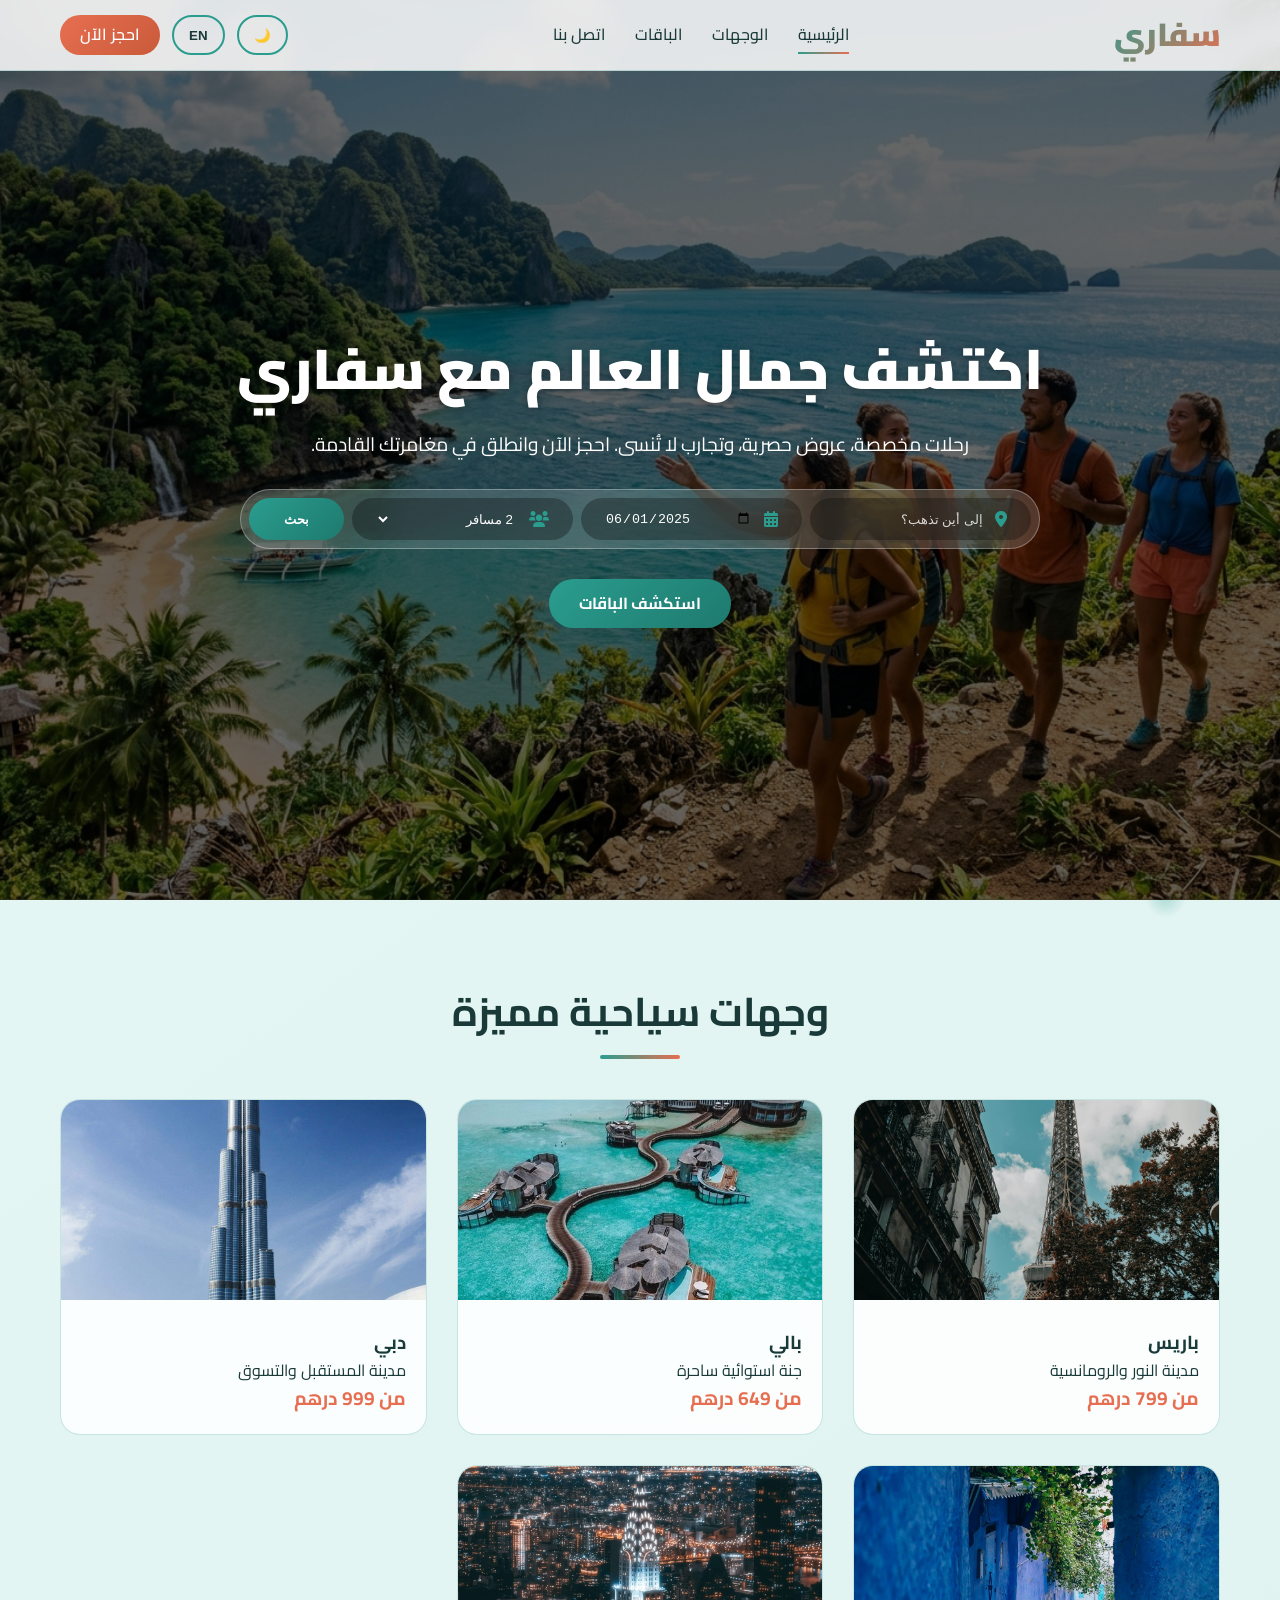
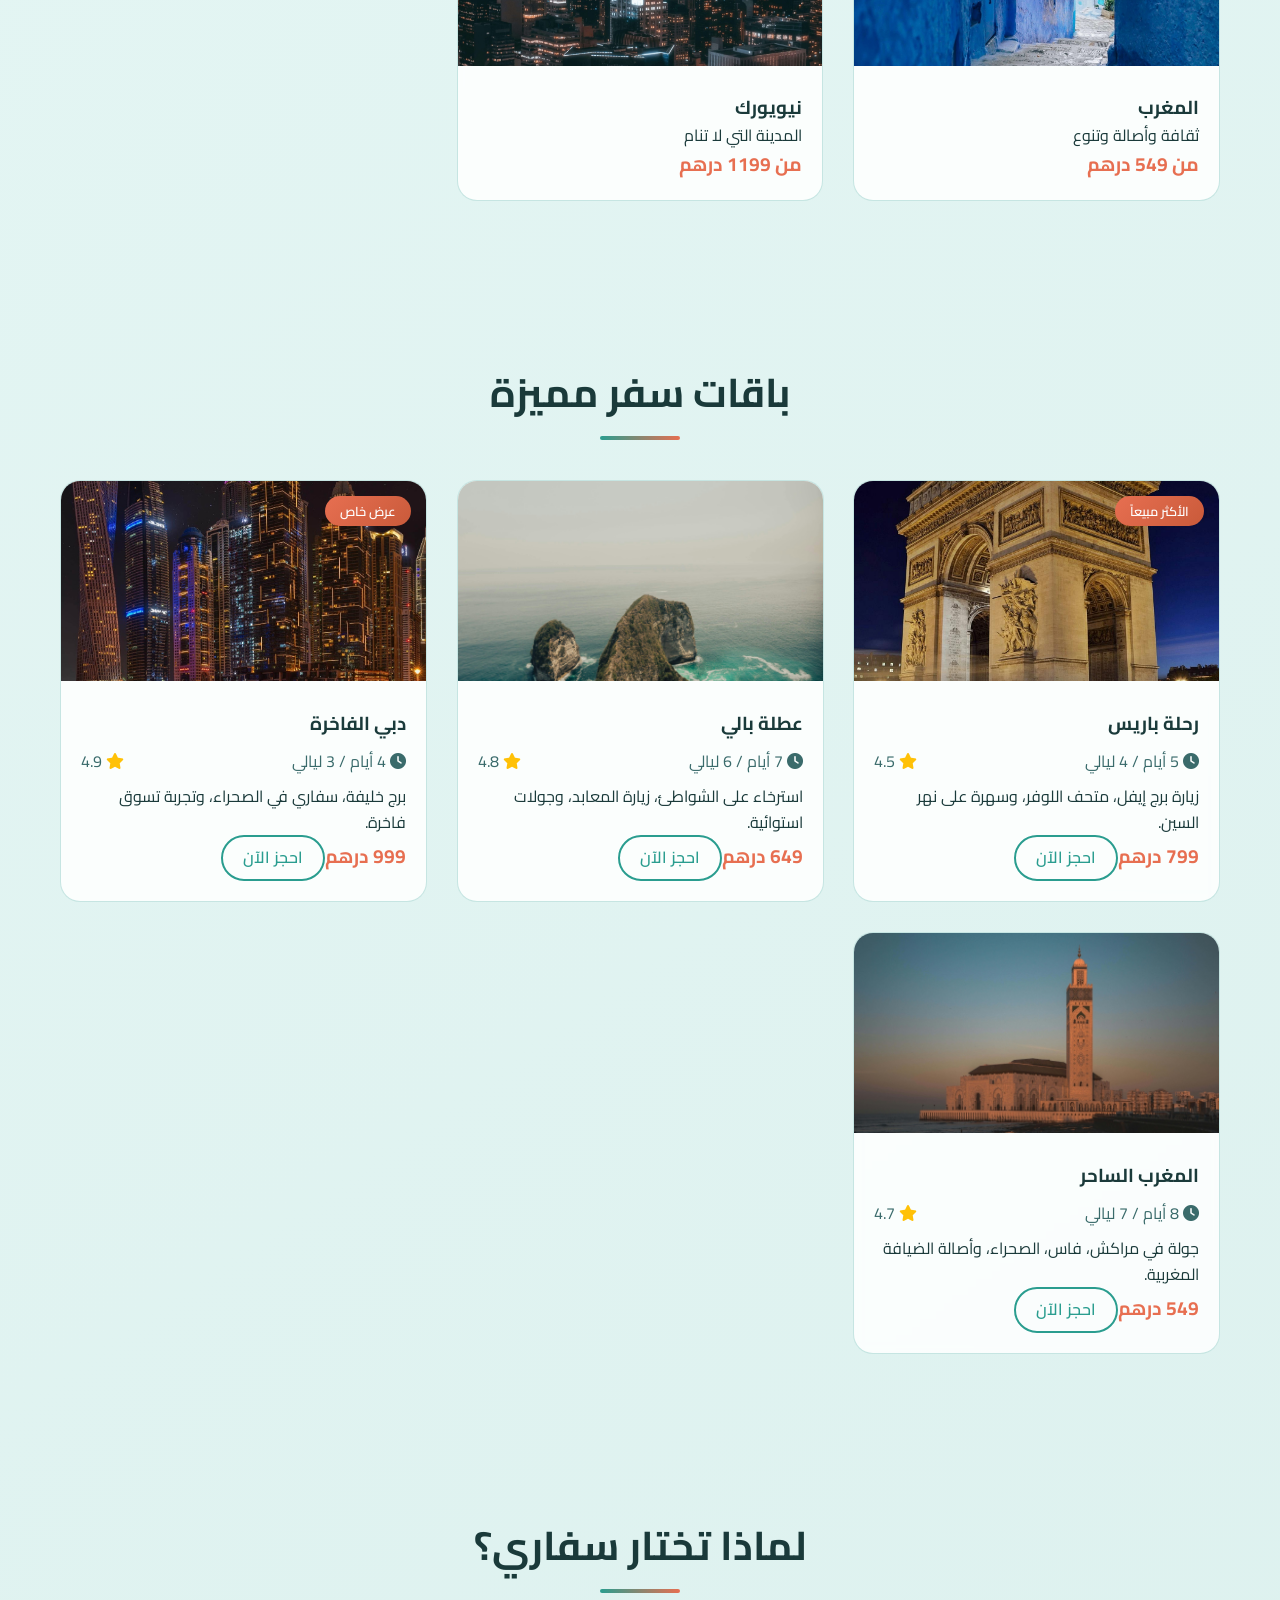
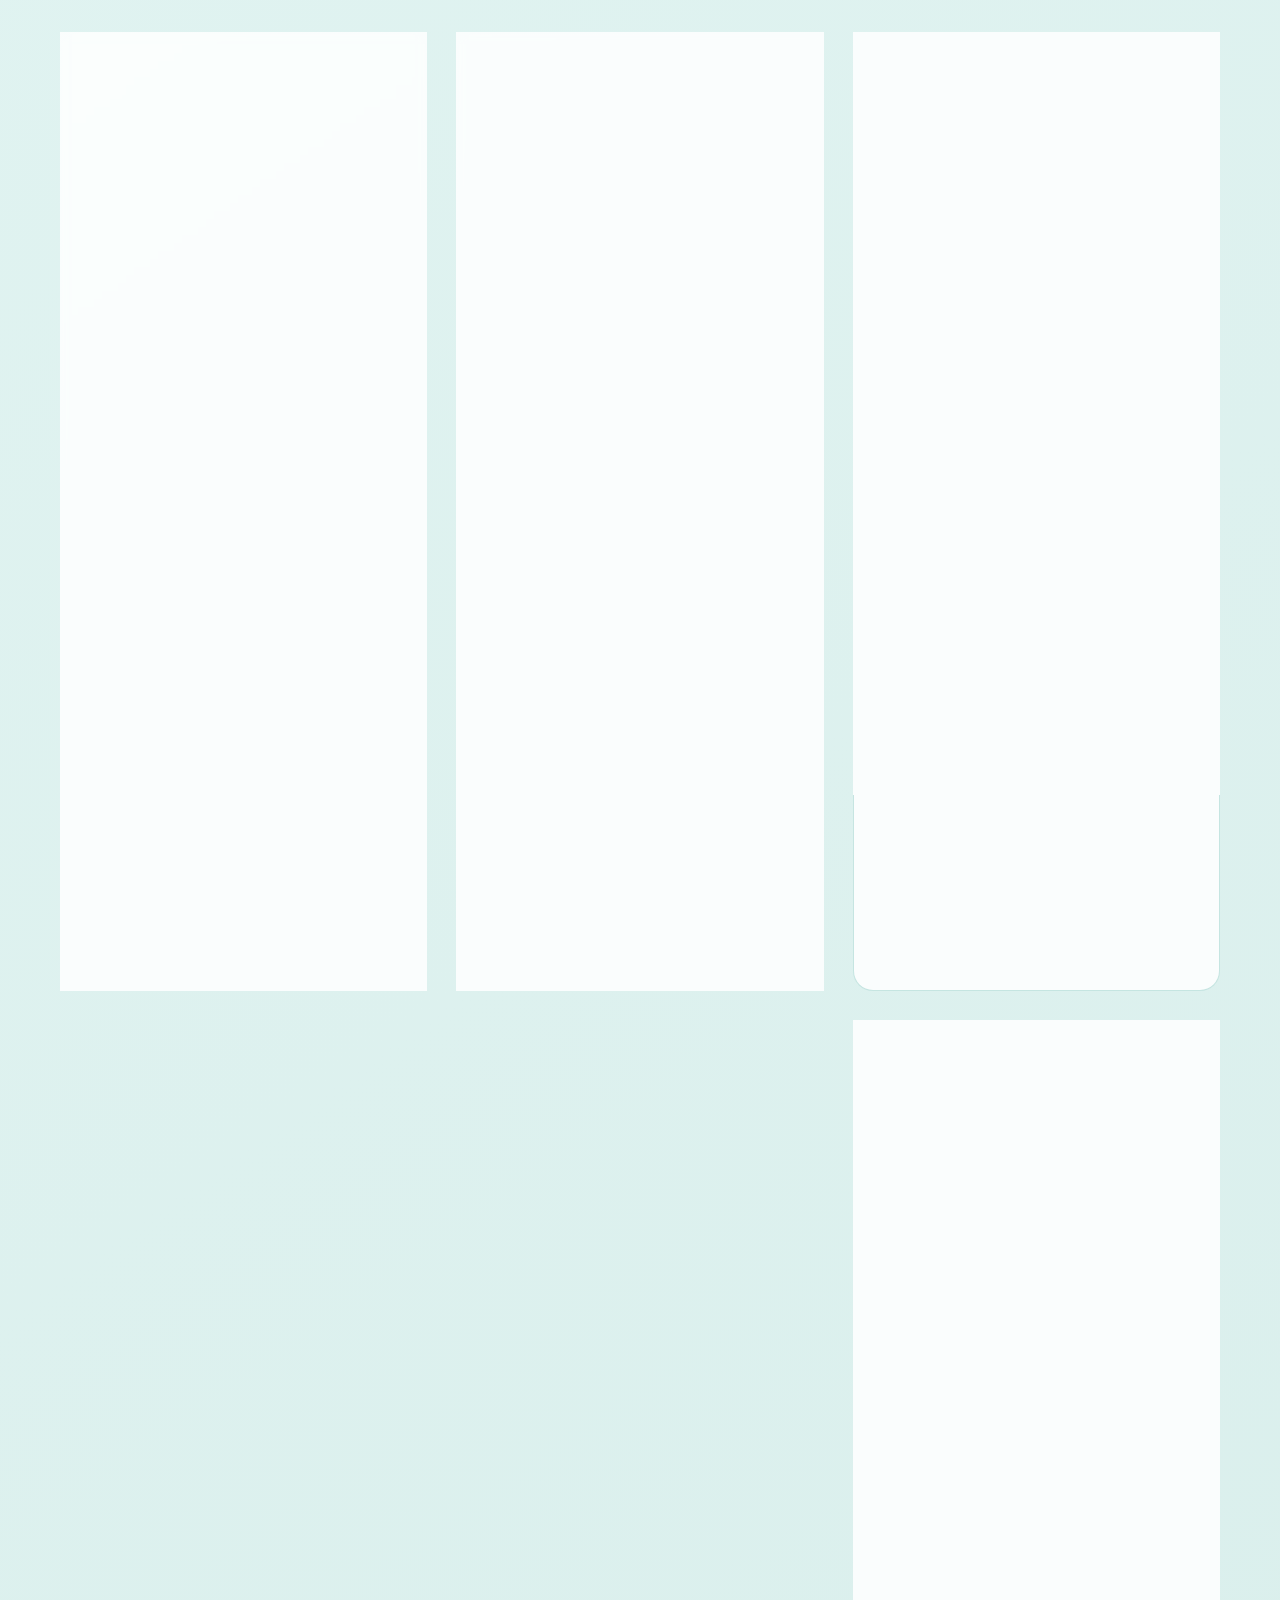
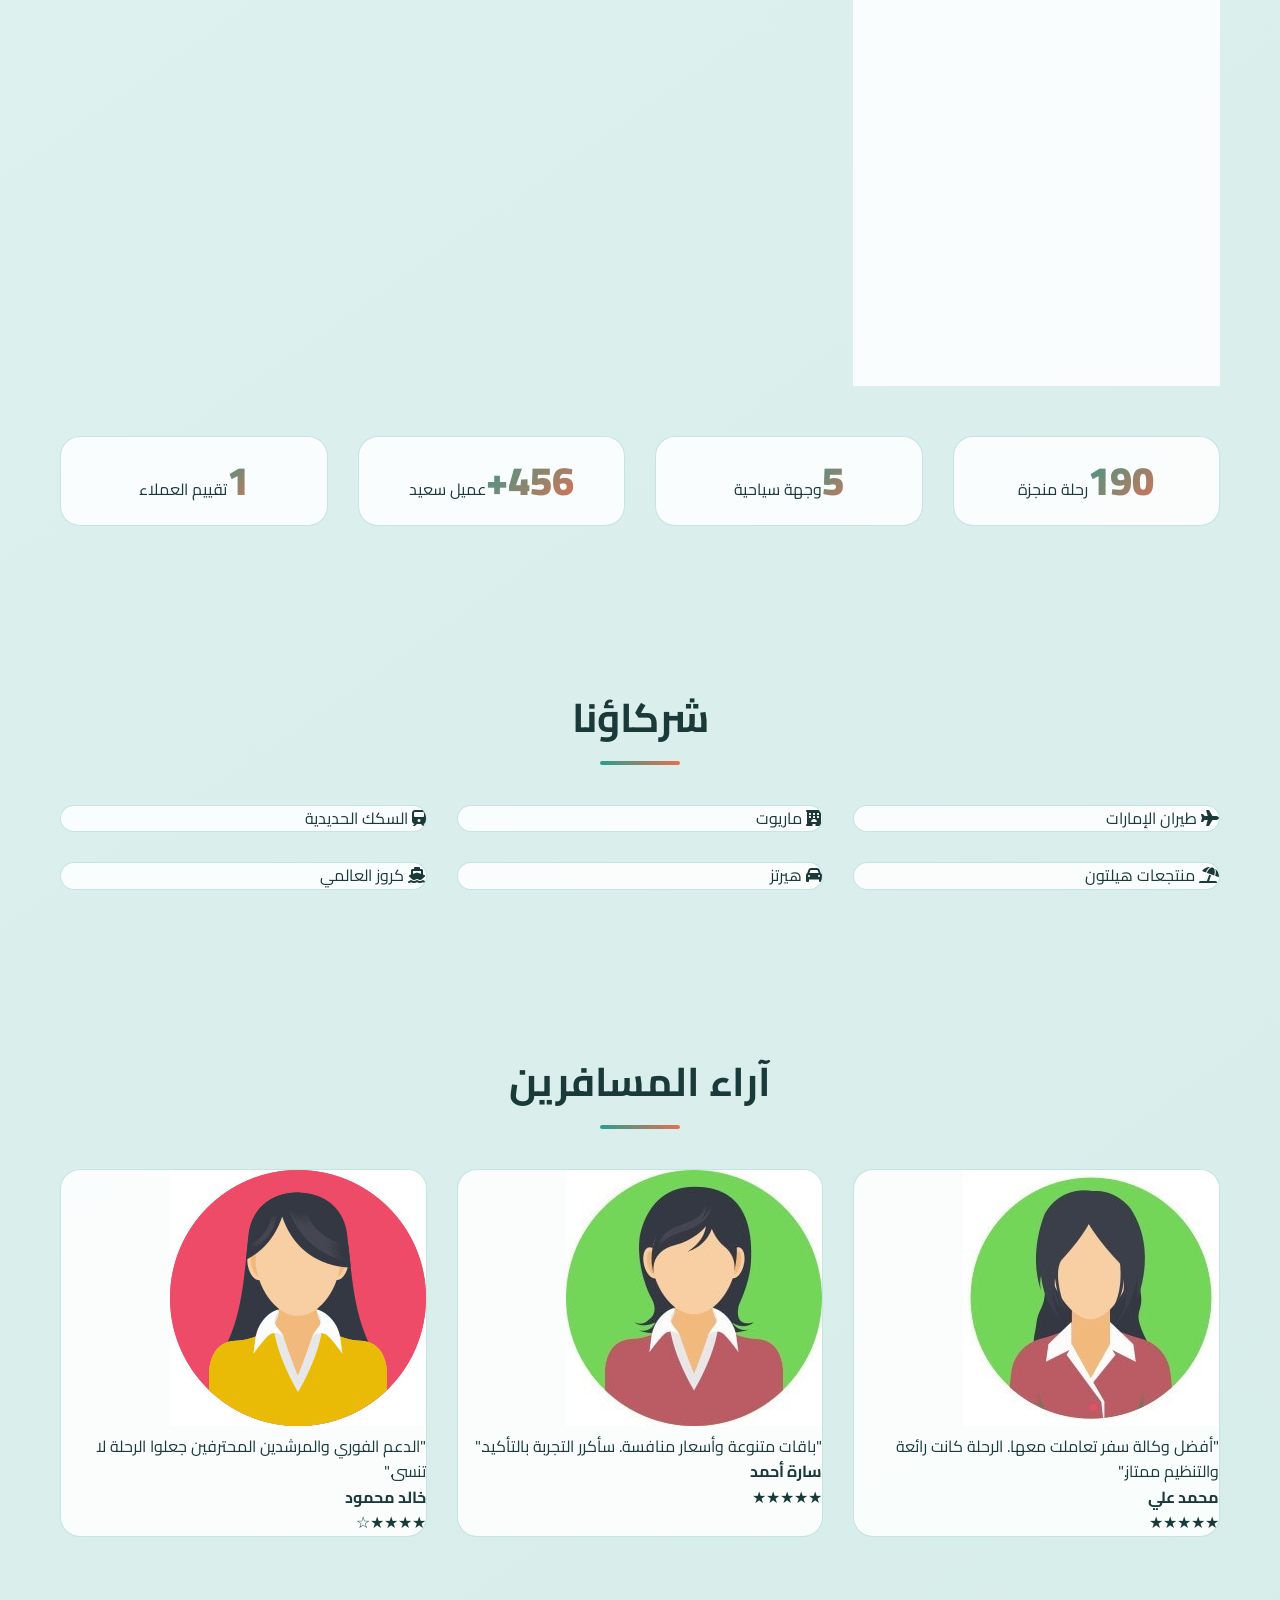
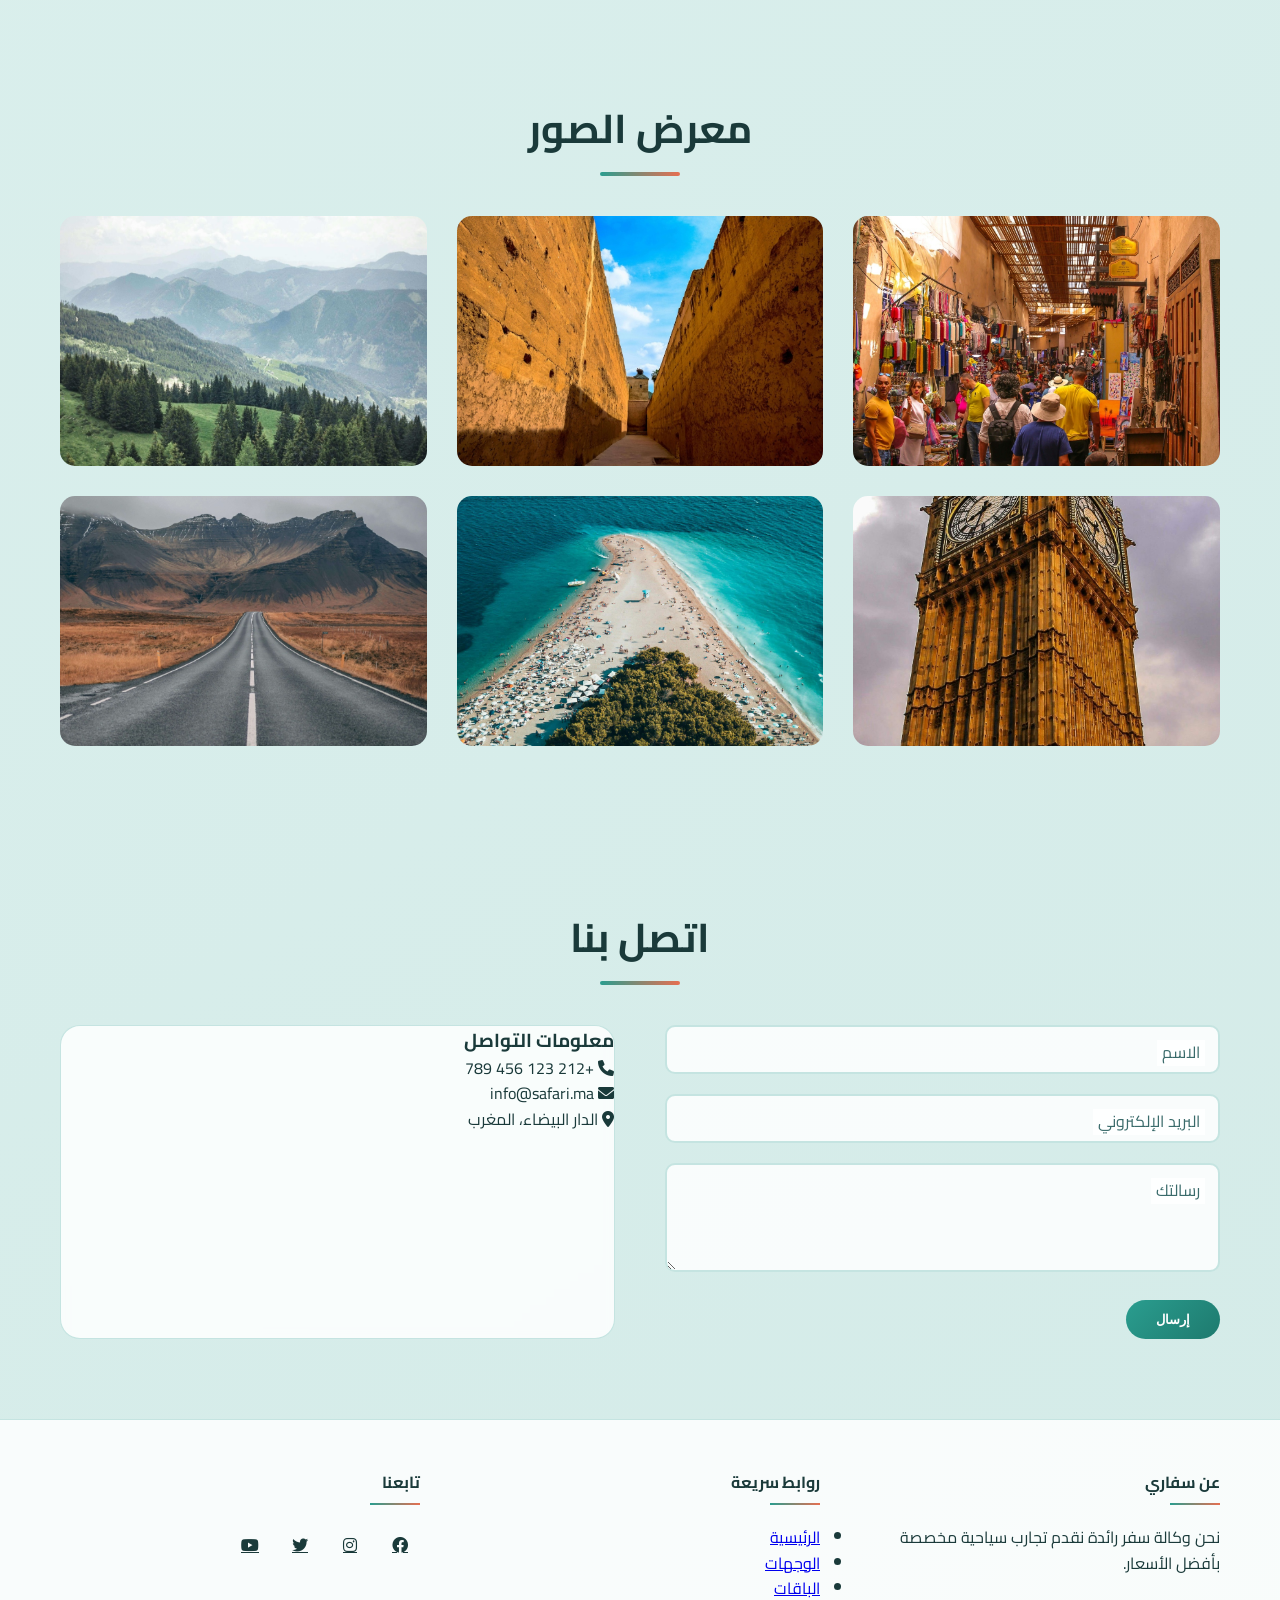
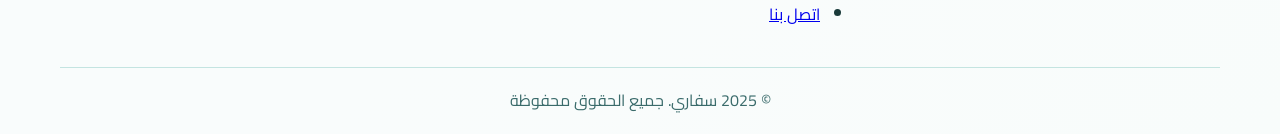
==== commit c3814627: "Update index.html" ====
--- a/index.html
+++ b/index.html
@@ -2,8 +2,9 @@
 <html lang="ar" dir="rtl">
 <head>
   <meta charset="UTF-8">
-  <meta name="viewport" content="width=device-width, initial-scale=1.0">
-  <title>سفاري | وكالة سفر وحجوزات سياحية</title>
+  <meta name="viewport" content="width=device-width, initial-scale=1.0, user-scalable=yes">
+  <title>سفاري | وكالة سفر وحجوزات سياحية - تجربة سفر استثنائية</title>
+  <meta name="description" content="سفاري وكالة سفر رائدة تقدم أفضل باقات الرحلات السياحية، عروض حصرية، وتجارب لا تُنسى.">
   <link href="https://fonts.googleapis.com/css2?family=Cairo:wght@300;400;600;700;900&display=swap" rel="stylesheet">
   <link href="https://unpkg.com/aos@2.3.1/dist/aos.css" rel="stylesheet">
   <link rel="stylesheet" href="https://cdnjs.cloudflare.com/ajax/libs/font-awesome/6.0.0-beta3/css/all.min.css">
@@ -16,23 +17,24 @@
 
     :root {
       --primary: #2a9d8f;
-      --primary-dark: #21867a;
+      --primary-dark: #1e7a6e;
       --secondary: #e76f51;
-      --dark: #264653;
-      --bg-dark: #121212;
-      --bg-card-dark: #1e1e1e;
-      --text-dark: #ffffff;
-      --text-muted-dark: #b0b0b0;
-      --bg-light: linear-gradient(135deg, #e0f7fa 0%, #c8e6e0 100%);
-      --bg-card-light: rgba(255, 255, 255, 0.9);
-      --text-light: #1e3c3c;
-      --text-muted-light: #2c5a5a;
-      --border-light: rgba(42, 157, 143, 0.2);
-      --border-dark: #333;
+      --secondary-dark: #c95a3a;
+      --accent: #f4a261;
+      --bg-dark: #0a0a0a;
+      --bg-card-dark: #141414;
+      --text-dark: #f0f0f0;
+      --text-muted-dark: #aaa;
+      --bg-light: linear-gradient(145deg, #e6f7f5 0%, #d4ebe8 100%);
+      --bg-card-light: rgba(255, 255, 255, 0.85);
+      --text-light: #1a3a3a;
+      --text-muted-light: #3a6b6b;
+      --border-light: rgba(42, 157, 143, 0.25);
+      --border-dark: rgba(255, 255, 255, 0.1);
       --shadow: 0 10px 30px rgba(0, 0, 0, 0.1);
-      --shadow-hover: 0 20px 40px rgba(0, 0, 0, 0.15);
-      --transition: all 0.3s ease;
-      --glow: 0 0 20px rgba(42, 157, 143, 0.4);
+      --shadow-hover: 0 20px 40px rgba(0, 0, 0, 0.2);
+      --glow: 0 0 20px rgba(42, 157, 143, 0.5);
+      --transition: all 0.4s cubic-bezier(0.2, 0.9, 0.4, 1.1);
     }
 
     [data-theme="dark"] {
@@ -62,14 +64,25 @@
       line-height: 1.6;
       direction: rtl;
       text-align: right;
-      transition: background 0.3s, color 0.2s;
+      transition: background 0.4s, color 0.3s;
       overflow-x: hidden;
-      position: relative;
     }
 
     body[dir="ltr"] {
       direction: ltr;
       text-align: left;
+    }
+
+    /* Custom Scrollbar */
+    ::-webkit-scrollbar {
+      width: 8px;
+    }
+    ::-webkit-scrollbar-track {
+      background: var(--bg-card);
+    }
+    ::-webkit-scrollbar-thumb {
+      background: linear-gradient(135deg, var(--primary), var(--secondary));
+      border-radius: 10px;
     }
 
     .container {
@@ -77,7 +90,33 @@
       margin: 0 auto;
       padding: 0 20px;
       position: relative;
-      z-index: 1;
+      z-index: 2;
+    }
+
+    /* Particle Background (advanced) */
+    .particles {
+      position: fixed;
+      top: 0;
+      left: 0;
+      width: 100%;
+      height: 100%;
+      z-index: 0;
+      pointer-events: none;
+    }
+    .particle {
+      position: absolute;
+      background: radial-gradient(circle, rgba(42,157,143,0.3) 0%, rgba(42,157,143,0) 70%);
+      border-radius: 50%;
+      animation: floatParticle linear infinite;
+    }
+    [data-theme="dark"] .particle {
+      background: radial-gradient(circle, rgba(255,255,255,0.15) 0%, rgba(255,255,255,0) 70%);
+    }
+    @keyframes floatParticle {
+      0% { transform: translateY(0) translateX(0) rotate(0deg); opacity: 0; }
+      20% { opacity: 0.6; }
+      80% { opacity: 0.6; }
+      100% { transform: translateY(-200px) translateX(50px) rotate(360deg); opacity: 0; }
     }
 
     /* Progress Bar */
@@ -87,75 +126,145 @@
       left: 0;
       width: 0%;
       height: 4px;
-      background: linear-gradient(90deg, var(--primary), var(--secondary));
+      background: linear-gradient(90deg, var(--primary), var(--secondary), var(--accent));
       z-index: 1001;
       transition: width 0.1s;
-    }
-
-    /* Animated Background */
-    .animated-bg {
+      box-shadow: 0 0 10px var(--primary);
+    }
+
+    /* Header */
+    header {
       position: fixed;
       top: 0;
+      width: 100%;
+      background: var(--bg-card);
+      backdrop-filter: blur(10px);
+      border-bottom: 1px solid var(--border);
+      z-index: 1000;
+      transition: var(--transition);
+    }
+    .navbar {
+      display: flex;
+      justify-content: space-between;
+      align-items: center;
+      max-width: 1200px;
+      margin: 0 auto;
+      padding: 0 20px;
+      height: 70px;
+    }
+    .logo-text {
+      font-size: 2rem;
+      font-weight: 900;
+      background: linear-gradient(135deg, var(--primary), var(--secondary));
+      -webkit-background-clip: text;
+      background-clip: text;
+      color: transparent;
+      letter-spacing: -0.5px;
+    }
+    .nav-menu {
+      display: flex;
+      list-style: none;
+      gap: 30px;
+    }
+    .nav-menu a {
+      text-decoration: none;
+      color: var(--text);
+      font-weight: 500;
+      position: relative;
+      transition: 0.3s;
+    }
+    .nav-menu a::after {
+      content: '';
+      position: absolute;
+      bottom: -5px;
       left: 0;
+      width: 0;
+      height: 2px;
+      background: linear-gradient(90deg, var(--primary), var(--secondary));
+      transition: width 0.3s;
+    }
+    .nav-menu a:hover::after, .nav-menu a.active::after {
       width: 100%;
-      height: 100%;
-      z-index: -1;
-      overflow: hidden;
-      pointer-events: none;
-    }
-
-    .animated-bg .circle {
-      position: absolute;
-      border-radius: 50%;
-      animation: float 15s infinite ease-in-out;
-    }
-
-    [data-theme="light"] .animated-bg .circle { background: rgba(42,157,143,0.15); }
-    [data-theme="dark"] .animated-bg .circle { background: rgba(255,255,255,0.05); }
-
-    @keyframes float {
-      0% { transform: translateY(0) translateX(0) scale(1); opacity: 0.3; }
-      50% { transform: translateY(-30px) translateX(20px) scale(1.05); opacity: 0.6; }
-      100% { transform: translateY(0) translateX(0) scale(1); opacity: 0.3; }
-    }
-
-    .circle-1 { width: 300px; height: 300px; top: 10%; left: -100px; animation-duration: 20s; }
-    .circle-2 { width: 200px; height: 200px; bottom: 20%; right: -50px; animation-duration: 25s; animation-delay: -5s; }
-    .circle-3 { width: 150px; height: 150px; top: 60%; left: 20%; animation-duration: 18s; animation-delay: -2s; }
-    .circle-4 { width: 400px; height: 400px; bottom: -100px; left: 30%; animation-duration: 30s; animation-delay: -10s; }
-    .circle-5 { width: 100px; height: 100px; top: 20%; right: 15%; animation-duration: 12s; animation-delay: -1s; }
-
-    /* Floating Contact */
-    .floating-contact {
+    }
+    .nav-actions {
+      display: flex;
+      gap: 12px;
+      align-items: center;
+    }
+    .theme-toggle, .lang-switch {
+      background: transparent;
+      border: 2px solid var(--primary);
+      color: var(--text);
+      padding: 0 15px;
+      height: 40px;
+      border-radius: 40px;
+      cursor: pointer;
+      font-weight: 600;
+      transition: 0.3s;
+    }
+    .theme-toggle:hover, .lang-switch:hover {
+      background: var(--primary);
+      color: #fff;
+      border-color: var(--primary);
+    }
+    .book-now-btn {
+      background: linear-gradient(135deg, var(--secondary), var(--secondary-dark));
+      color: #fff;
+      padding: 0 20px;
+      height: 40px;
+      border-radius: 40px;
+      text-decoration: none;
+      display: flex;
+      align-items: center;
+      font-weight: 600;
+      transition: 0.3s;
+    }
+    .book-now-btn:hover {
+      transform: translateY(-2px);
+      box-shadow: 0 5px 15px rgba(231,111,81,0.4);
+    }
+    .hamburger {
+      display: none;
+      flex-direction: column;
+      cursor: pointer;
+    }
+    .hamburger span {
+      width: 25px;
+      height: 3px;
+      background: var(--text);
+      margin: 3px 0;
+      transition: 0.3s;
+    }
+
+    /* Floating Elements */
+    .floating-contact, .back-to-top {
       position: fixed;
       bottom: 30px;
-      left: 30px;
-      width: 55px;
-      height: 55px;
+      width: 50px;
+      height: 50px;
+      border-radius: 50%;
       background: linear-gradient(135deg, var(--primary), var(--secondary));
-      border-radius: 50%;
+      color: #fff;
       display: flex;
       align-items: center;
       justify-content: center;
-      color: white;
-      font-size: 24px;
       cursor: pointer;
-      box-shadow: 0 5px 15px rgba(0,0,0,0.2);
-      transition: all 0.3s ease;
+      transition: 0.3s;
       z-index: 99;
       opacity: 0;
       visibility: hidden;
       transform: scale(0.8);
-    }
-
-    .floating-contact.show {
+      box-shadow: 0 5px 15px rgba(0,0,0,0.2);
+    }
+    .floating-contact { left: 30px; }
+    .back-to-top { right: 30px; }
+    .floating-contact.show, .back-to-top.show {
       opacity: 1;
       visibility: visible;
       transform: scale(1);
     }
-
-    .floating-contact:hover {
-      transform: scale(1.1) rotate(10deg);
+    .floating-contact:hover, .back-to-top:hover {
+      transform: scale(1.1) rotate(5deg);
       background: var(--secondary);
     }
 
@@ -173,171 +282,15 @@
       align-items: center;
       cursor: pointer;
     }
-
     .lightbox img {
       max-width: 90%;
       max-height: 90%;
-      object-fit: contain;
       border-radius: 15px;
       box-shadow: 0 0 30px rgba(0,0,0,0.5);
     }
-
-    .lightbox.active {
-      display: flex;
-    }
-
-    /* Header */
-    header {
-      position: fixed;
-      top: 0;
-      width: 100%;
-      background: var(--bg-card);
-      border-bottom: 1px solid var(--border);
-      z-index: 1000;
-      min-height: 70px;
-      display: flex;
-      align-items: center;
-      backdrop-filter: blur(10px);
-      box-shadow: var(--shadow);
-    }
-
-    .navbar {
-      display: flex;
-      justify-content: space-between;
-      align-items: center;
-      width: 100%;
-      max-width: 1200px;
-      margin: 0 auto;
-      padding: 0 20px;
-      height: 70px;
-    }
-
-    .logo-text {
-      font-size: 2rem;
-      font-weight: 900;
-      background: linear-gradient(135deg, var(--primary), var(--secondary));
-      -webkit-background-clip: text;
-      background-clip: text;
-      color: transparent;
-    }
-
-    .nav-menu {
-      display: flex;
-      list-style: none;
-      gap: 30px;
-    }
-
-    .nav-menu a {
-      text-decoration: none;
-      color: var(--text);
-      font-weight: 500;
-      transition: 0.3s;
-      position: relative;
-    }
-
-    .nav-menu a::after {
-      content: '';
-      position: absolute;
-      bottom: -5px;
-      left: 0;
-      width: 0;
-      height: 2px;
-      background: linear-gradient(90deg, var(--primary), var(--secondary));
-      transition: width 0.3s;
-    }
-
-    .nav-menu a:hover::after,
-    .nav-menu a.active::after {
-      width: 100%;
-    }
-
-    .nav-actions {
-      display: flex;
-      gap: 12px;
-      align-items: center;
-    }
-
-    .theme-toggle, .lang-switch {
-      height: 40px;
-      background: transparent;
-      border: 2px solid var(--primary);
-      color: var(--text);
-      padding: 0 15px;
-      border-radius: 40px;
-      cursor: pointer;
-      font-weight: 600;
-      transition: 0.3s;
-    }
-
-    .theme-toggle:hover, .lang-switch:hover {
-      background: var(--primary);
-      color: #fff;
-      border-color: var(--primary);
-    }
-
-    .book-now-btn {
-      height: 40px;
-      background: linear-gradient(135deg, var(--secondary), #f4a261);
-      border: none;
-      color: #fff;
-      padding: 0 20px;
-      border-radius: 40px;
-      text-decoration: none;
-      display: flex;
-      align-items: center;
-      transition: 0.3s;
-      font-weight: 600;
-    }
-
-    .book-now-btn:hover {
-      transform: translateY(-2px);
-      box-shadow: 0 5px 15px rgba(231, 111, 81, 0.4);
-    }
-
-    .hamburger {
-      display: none;
-      flex-direction: column;
-      cursor: pointer;
-    }
-
-    .hamburger span {
-      width: 25px;
-      height: 3px;
-      background: var(--text);
-      margin: 3px 0;
-      transition: 0.3s;
-    }
-
-    /* Back to Top */
-    .back-to-top {
-      position: fixed;
-      bottom: 30px;
-      right: 30px;
-      width: 50px;
-      height: 50px;
-      border-radius: 50%;
-      background: linear-gradient(135deg, var(--primary), var(--secondary));
-      color: #fff;
-      border: none;
-      font-size: 24px;
-      cursor: pointer;
-      opacity: 0;
-      visibility: hidden;
-      transition: 0.3s;
-      z-index: 99;
-      box-shadow: var(--shadow);
-    }
-
-    .back-to-top.show {
-      opacity: 1;
-      visibility: visible;
-    }
-
-    .back-to-top:hover {
-      transform: translateY(-5px);
-    }
-
-    /* Hero */
+    .lightbox.active { display: flex; }
+
+    /* Hero Section */
     .hero {
       min-height: 100vh;
       background: linear-gradient(rgba(0,0,0,0.6), rgba(0,0,0,0.6)), url('hero-bg.jpg') center/cover no-repeat fixed;
@@ -347,14 +300,14 @@
       text-align: center;
       color: #fff;
       padding: 120px 15px 60px;
-    }
-
+      position: relative;
+    }
     .hero h1 {
       font-size: 3.5rem;
       margin-bottom: 15px;
       font-weight: 900;
-    }
-
+      text-shadow: 0 2px 10px rgba(0,0,0,0.3);
+    }
     .hero p {
       font-size: 1.2rem;
       margin-bottom: 30px;
@@ -370,19 +323,15 @@
       gap: 8px;
       flex-wrap: wrap;
       justify-content: center;
-      margin-bottom: 30px;
       max-width: 800px;
-      margin-left: auto;
-      margin-right: auto;
+      margin: 0 auto 30px;
       border: 1px solid rgba(255,255,255,0.3);
       transition: 0.3s;
     }
-
     .search-bar:hover {
       background: rgba(255,255,255,0.25);
       box-shadow: 0 10px 30px rgba(0,0,0,0.2);
     }
-
     .search-group {
       display: flex;
       align-items: center;
@@ -393,25 +342,16 @@
       flex: 1;
       min-width: 180px;
     }
-
-    .search-group i {
-      color: var(--primary);
-    }
-
+    .search-group i { color: var(--primary); }
     .search-input {
       background: transparent;
       border: none;
       color: #fff;
       width: 100%;
-      font-size: 1rem;
-    }
-
-    .search-input::placeholder {
-      color: rgba(255,255,255,0.8);
-    }
-
+    }
+    .search-input::placeholder { color: rgba(255,255,255,0.8); }
     .search-btn {
-      background: var(--primary);
+      background: linear-gradient(135deg, var(--primary), var(--primary-dark));
       border: none;
       padding: 12px 35px;
       border-radius: 60px;
@@ -423,14 +363,12 @@
       align-items: center;
       gap: 8px;
     }
-
     .search-btn:hover {
-      background: var(--primary-dark);
       transform: translateY(-2px);
       box-shadow: 0 5px 15px rgba(0,0,0,0.2);
     }
 
-    /* Sections */
+    /* Section Titles */
     .section-title {
       font-size: 2.5rem;
       margin-bottom: 40px;
@@ -438,7 +376,6 @@
       position: relative;
       padding-bottom: 15px;
     }
-
     .section-title::after {
       content: '';
       position: absolute;
@@ -451,58 +388,53 @@
       border-radius: 2px;
     }
 
+    /* Cards Grids */
     .destinations, .packages, .why-us, .testimonials, .gallery, .partners, .contact {
       padding: 80px 0;
     }
-
-    /* Grids */
     .destinations-grid, .packages-grid, .testimonials-grid, .features-grid, .partners-grid, .gallery-grid {
       display: grid;
       grid-template-columns: repeat(auto-fit, minmax(280px, 1fr));
       gap: 30px;
     }
 
-    /* Cards */
+    /* Card Style (Glassmorphism + 3D Hover) */
     .destination-card, .package-card, .feature, .partner-logo, .testimonial-card, .contact-info {
       background: var(--bg-card);
+      backdrop-filter: blur(5px);
       border-radius: 20px;
       overflow: hidden;
-      transition: all 0.4s cubic-bezier(0.2, 0.9, 0.4, 1.1);
+      transition: var(--transition);
       border: 1px solid var(--border);
       position: relative;
     }
-
     .destination-card:hover, .package-card:hover {
       transform: translateY(-10px) scale(1.02);
       box-shadow: var(--shadow-hover), var(--glow);
-    }
-
+      border-color: var(--primary);
+    }
     .destination-card img, .package-card img {
       width: 100%;
       height: 200px;
       object-fit: cover;
       transition: transform 0.5s;
     }
-
     .destination-card:hover img, .package-card:hover img {
       transform: scale(1.05);
     }
-
     .card-content, .package-info {
       padding: 20px;
     }
-
     .card-price, .price {
       color: var(--secondary);
       font-weight: 700;
       font-size: 1.2rem;
     }
-
     .package-badge {
       position: absolute;
       top: 15px;
       right: 15px;
-      background: linear-gradient(135deg, var(--secondary), #f4a261);
+      background: linear-gradient(135deg, var(--secondary), var(--secondary-dark));
       color: #fff;
       padding: 5px 15px;
       border-radius: 30px;
@@ -510,20 +442,14 @@
       font-weight: 600;
       z-index: 1;
     }
-
     .package-meta {
       display: flex;
       justify-content: space-between;
       margin: 10px 0;
       color: var(--text-muted);
     }
-
-    .rating i {
-      color: #ffc107;
-    }
-
+    .rating i { color: #ffc107; }
     .btn-secondary {
-      display: inline-block;
       background: transparent;
       color: var(--primary);
       padding: 8px 20px;
@@ -532,15 +458,14 @@
       font-weight: 600;
       border: 2px solid var(--primary);
       transition: 0.3s;
-    }
-
+      display: inline-block;
+    }
     .btn-secondary:hover {
       background: var(--primary);
       color: #fff;
       transform: translateY(-2px);
       box-shadow: 0 5px 10px rgba(0,0,0,0.1);
     }
-
     .btn-primary {
       background: linear-gradient(135deg, var(--primary), var(--primary-dark));
       color: #fff;
@@ -552,14 +477,31 @@
       cursor: pointer;
       transition: 0.3s;
       display: inline-block;
-    }
-
+      position: relative;
+      overflow: hidden;
+    }
+    .btn-primary::after {
+      content: '';
+      position: absolute;
+      top: 50%;
+      left: 50%;
+      width: 0;
+      height: 0;
+      background: rgba(255,255,255,0.3);
+      border-radius: 50%;
+      transform: translate(-50%, -50%);
+      transition: width 0.6s, height 0.6s;
+    }
+    .btn-primary:active::after {
+      width: 200px;
+      height: 200px;
+    }
     .btn-primary:hover {
       transform: translateY(-3px);
       box-shadow: 0 8px 20px rgba(42,157,143,0.4);
     }
 
-    /* Stats with Counter */
+    /* Stats Counters */
     .stats-container {
       display: flex;
       justify-content: space-around;
@@ -568,15 +510,26 @@
       margin-top: 50px;
       text-align: center;
     }
-
     .stat-item {
       flex: 1 1 200px;
-    }
-
+      background: var(--bg-card);
+      padding: 20px;
+      border-radius: 20px;
+      backdrop-filter: blur(5px);
+      border: 1px solid var(--border);
+      transition: 0.3s;
+    }
+    .stat-item:hover {
+      transform: translateY(-5px);
+      box-shadow: var(--glow);
+    }
     .stat-number {
       font-size: 2.5rem;
       font-weight: 900;
-      color: var(--primary);
+      background: linear-gradient(135deg, var(--primary), var(--secondary));
+      -webkit-background-clip: text;
+      background-clip: text;
+      color: transparent;
       line-height: 1.2;
     }
 
@@ -589,24 +542,21 @@
       transition: 0.4s;
       cursor: pointer;
     }
-
     .gallery-grid img:hover {
       transform: scale(1.05);
       box-shadow: var(--glow);
     }
 
-    /* Contact */
+    /* Contact Form */
     .contact-wrapper {
       display: grid;
       grid-template-columns: 1fr 1fr;
       gap: 50px;
     }
-
     .form-group {
       position: relative;
       margin-bottom: 20px;
     }
-
     .form-group input, .form-group textarea {
       width: 100%;
       padding: 15px;
@@ -616,13 +566,11 @@
       color: var(--text);
       transition: 0.3s;
     }
-
     .form-group input:focus, .form-group textarea:focus {
       border-color: var(--primary);
       outline: none;
       box-shadow: 0 0 10px rgba(42,157,143,0.2);
     }
-
     .form-group label {
       position: absolute;
       top: 15px;
@@ -633,7 +581,6 @@
       background: var(--bg-card);
       padding: 0 5px;
     }
-
     .form-group input:focus ~ label,
     .form-group textarea:focus ~ label,
     .form-group input:not(:placeholder-shown) ~ label {
@@ -649,20 +596,17 @@
       padding: 50px 0 20px;
       border-top: 1px solid var(--border);
     }
-
     .footer-content {
       display: grid;
       grid-template-columns: repeat(auto-fit, minmax(200px, 1fr));
       gap: 40px;
       margin-bottom: 40px;
     }
-
     .footer-section h4 {
       margin-bottom: 20px;
       position: relative;
       padding-bottom: 10px;
     }
-
     .footer-section h4::after {
       content: '';
       position: absolute;
@@ -672,7 +616,6 @@
       height: 2px;
       background: linear-gradient(90deg, var(--primary), var(--secondary));
     }
-
     .social-icons a {
       display: inline-flex;
       width: 40px;
@@ -685,13 +628,11 @@
       margin-left: 10px;
       transition: 0.3s;
     }
-
     .social-icons a:hover {
       background: var(--primary);
       transform: translateY(-5px);
       color: #fff;
     }
-
     .copyright {
       text-align: center;
       padding-top: 20px;
@@ -717,7 +658,7 @@
       }
       .nav-menu.active { right: 0; }
       .hero h1 { font-size: 2.2rem; }
-      .search-bar { flex-direction: column; align-items: stretch; border-radius: 30px; }
+      .search-bar { flex-direction: column; border-radius: 30px; }
       .search-group { width: 100%; }
       .search-btn { width: 100%; justify-content: center; }
       .contact-wrapper { grid-template-columns: 1fr; }
@@ -725,14 +666,8 @@
   </style>
 </head>
 <body>
+  <div class="particles" id="particles"></div>
   <div class="progress-bar" id="progressBar"></div>
-  <div class="animated-bg">
-    <div class="circle circle-1"></div>
-    <div class="circle circle-2"></div>
-    <div class="circle circle-3"></div>
-    <div class="circle circle-4"></div>
-    <div class="circle circle-5"></div>
-  </div>
 
   <header>
     <nav class="navbar">
@@ -752,9 +687,7 @@
     </nav>
   </header>
 
-  <div class="floating-contact" id="floatingContact">
-    <i class="fas fa-headset"></i>
-  </div>
+  <div class="floating-contact" id="floatingContact"><i class="fas fa-headset"></i></div>
   <div class="lightbox" id="lightbox"><img id="lightboxImg" src="" alt=""></div>
   <button class="back-to-top" id="backToTop">↑</button>
 
@@ -991,6 +924,25 @@
       e.target.reset();
     });
 
+    // Particle Background Generator
+    function createParticles() {
+      const container = document.getElementById('particles');
+      const particleCount = 50;
+      for (let i = 0; i < particleCount; i++) {
+        const particle = document.createElement('div');
+        particle.classList.add('particle');
+        const size = Math.random() * 60 + 20;
+        particle.style.width = size + 'px';
+        particle.style.height = size + 'px';
+        particle.style.left = Math.random() * 100 + '%';
+        particle.style.top = Math.random() * 100 + '%';
+        particle.style.animationDuration = Math.random() * 15 + 8 + 's';
+        particle.style.animationDelay = Math.random() * 10 + 's';
+        container.appendChild(particle);
+      }
+    }
+    createParticles();
+
     // AOS
     AOS.init({ duration: 600, once: true, offset: 100 });
   </script>
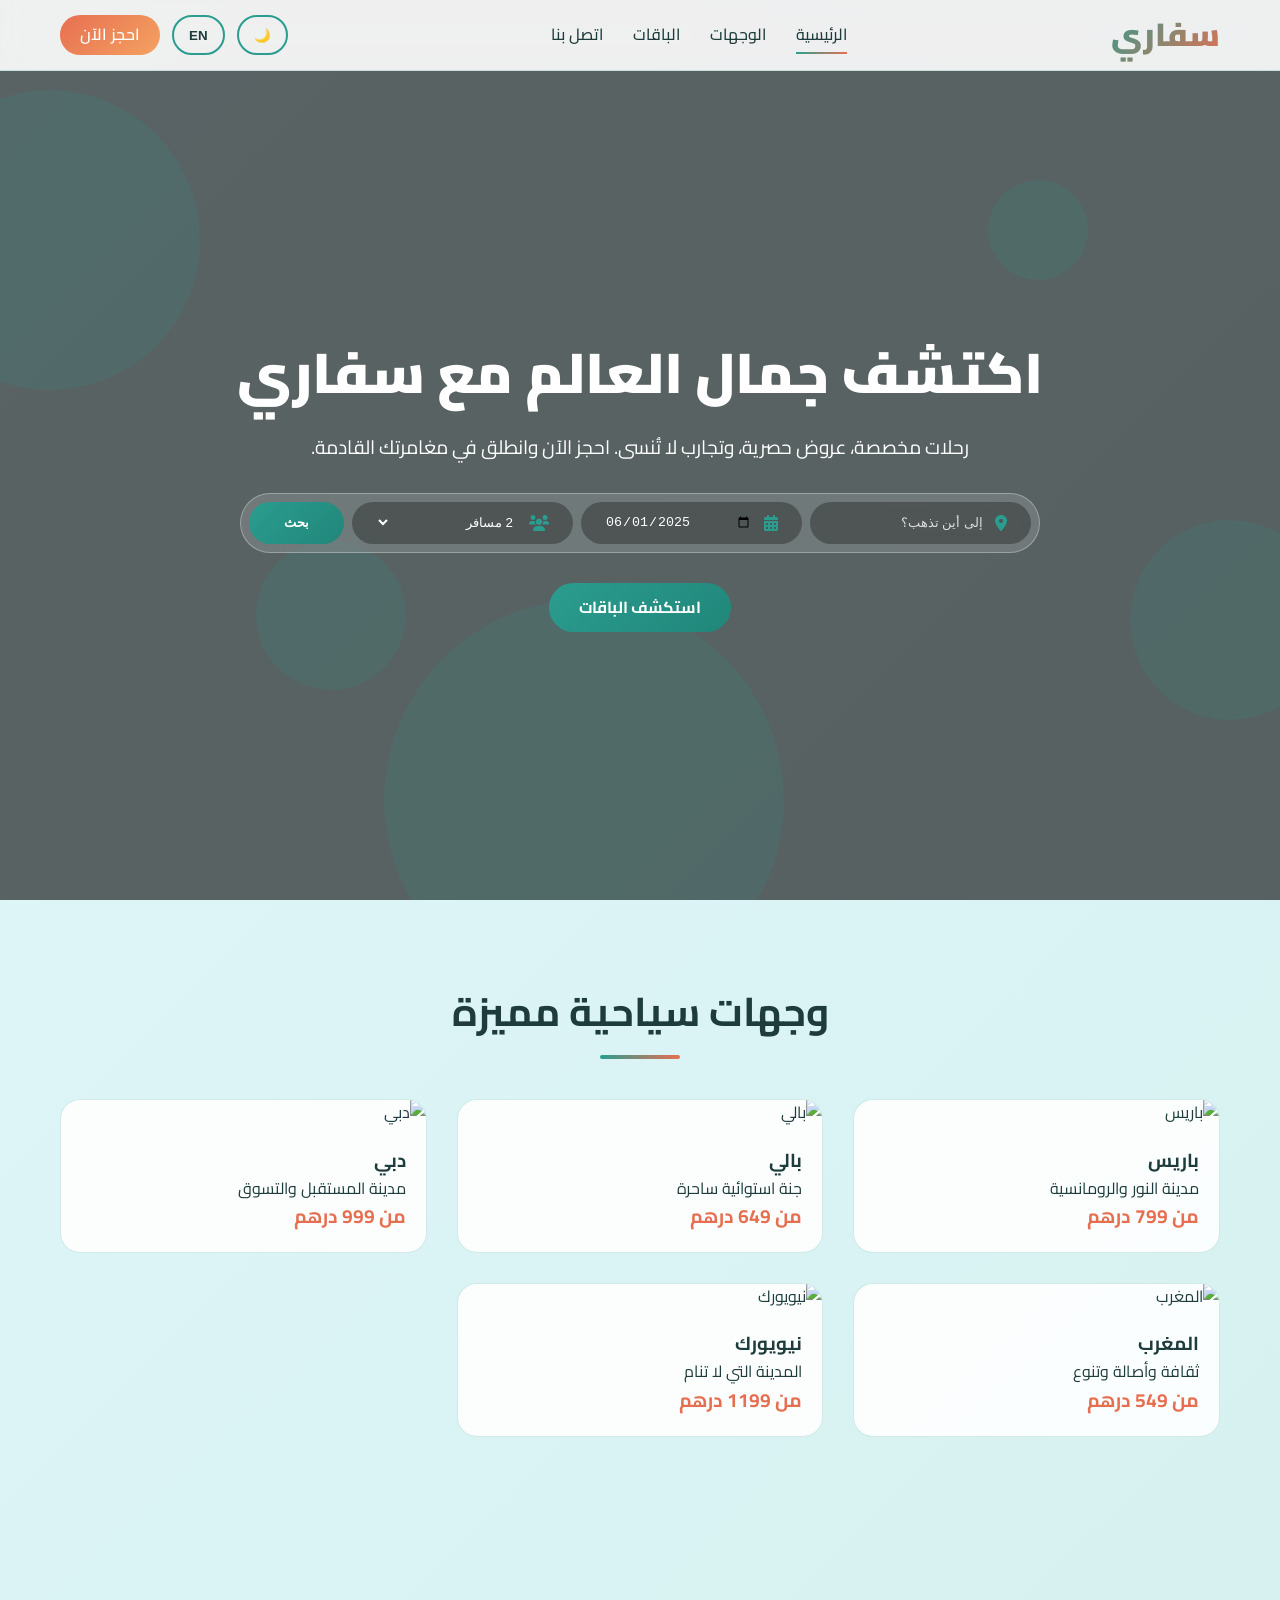
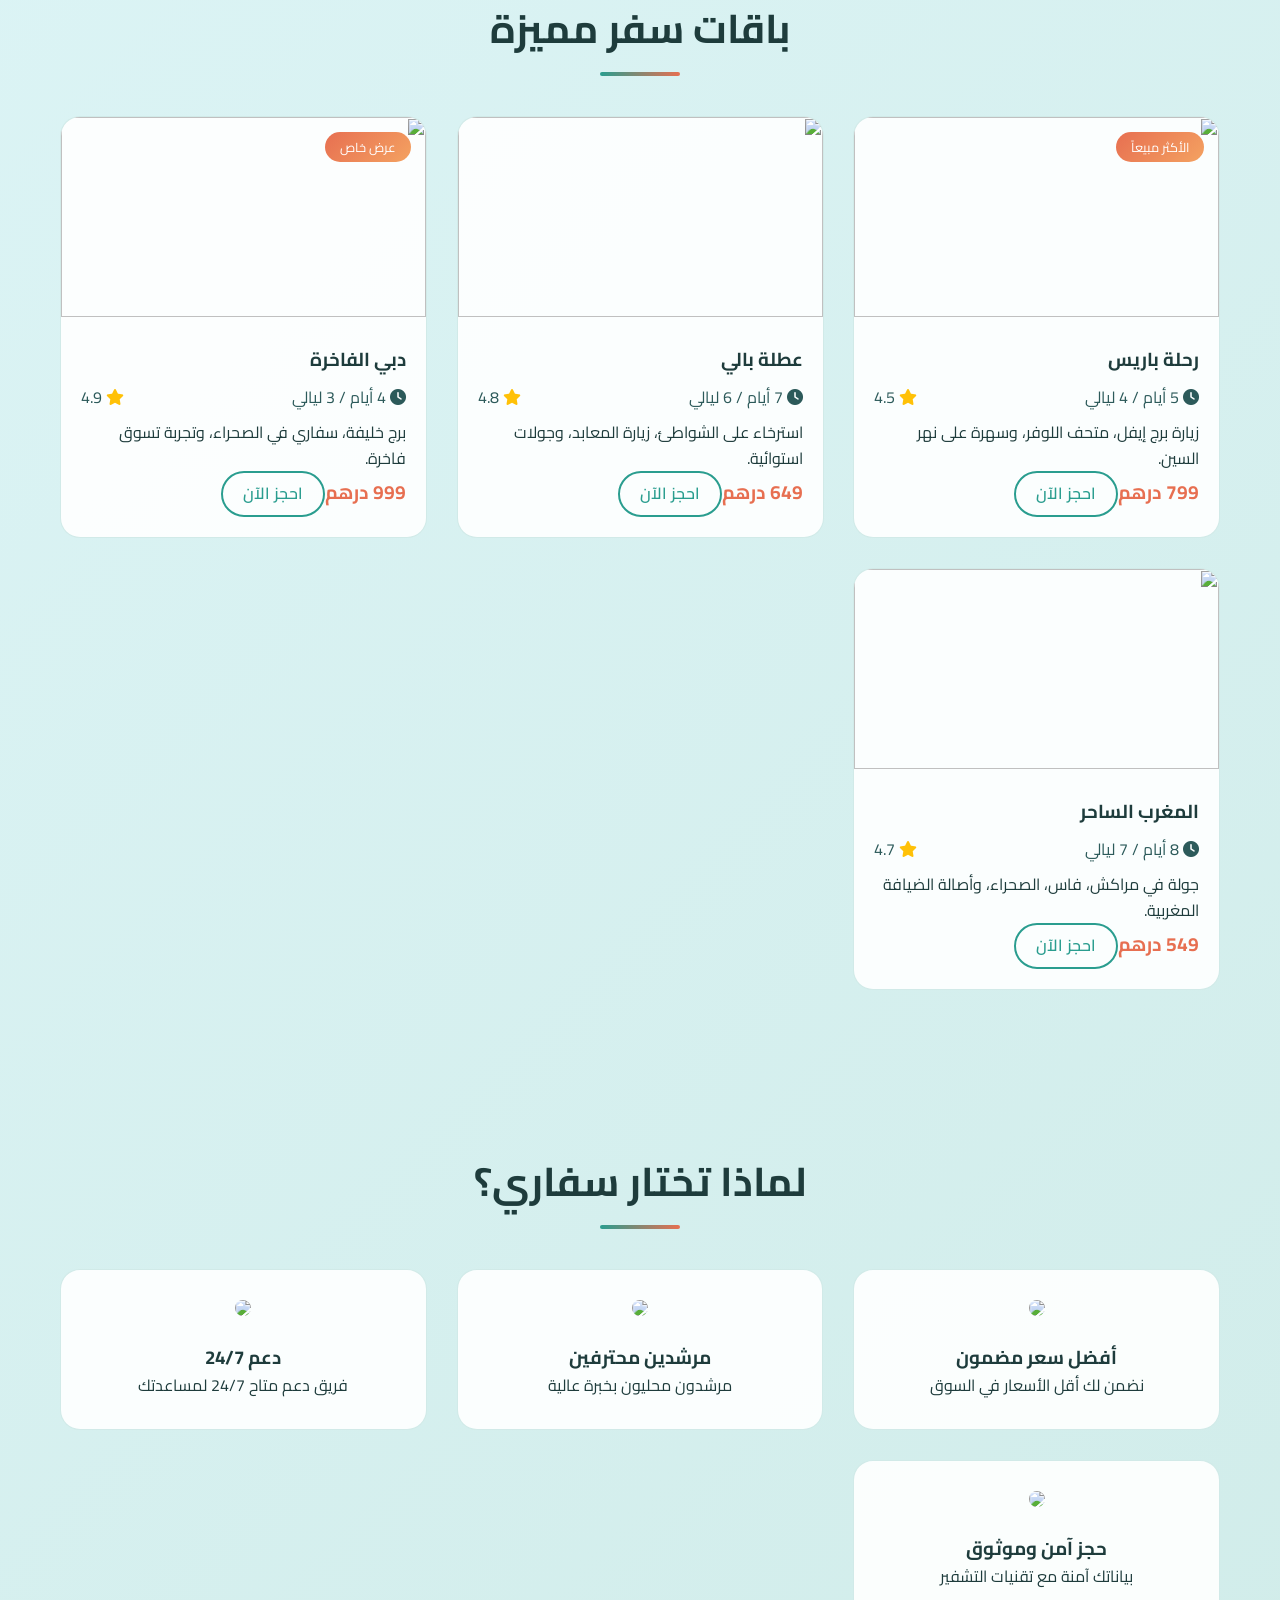
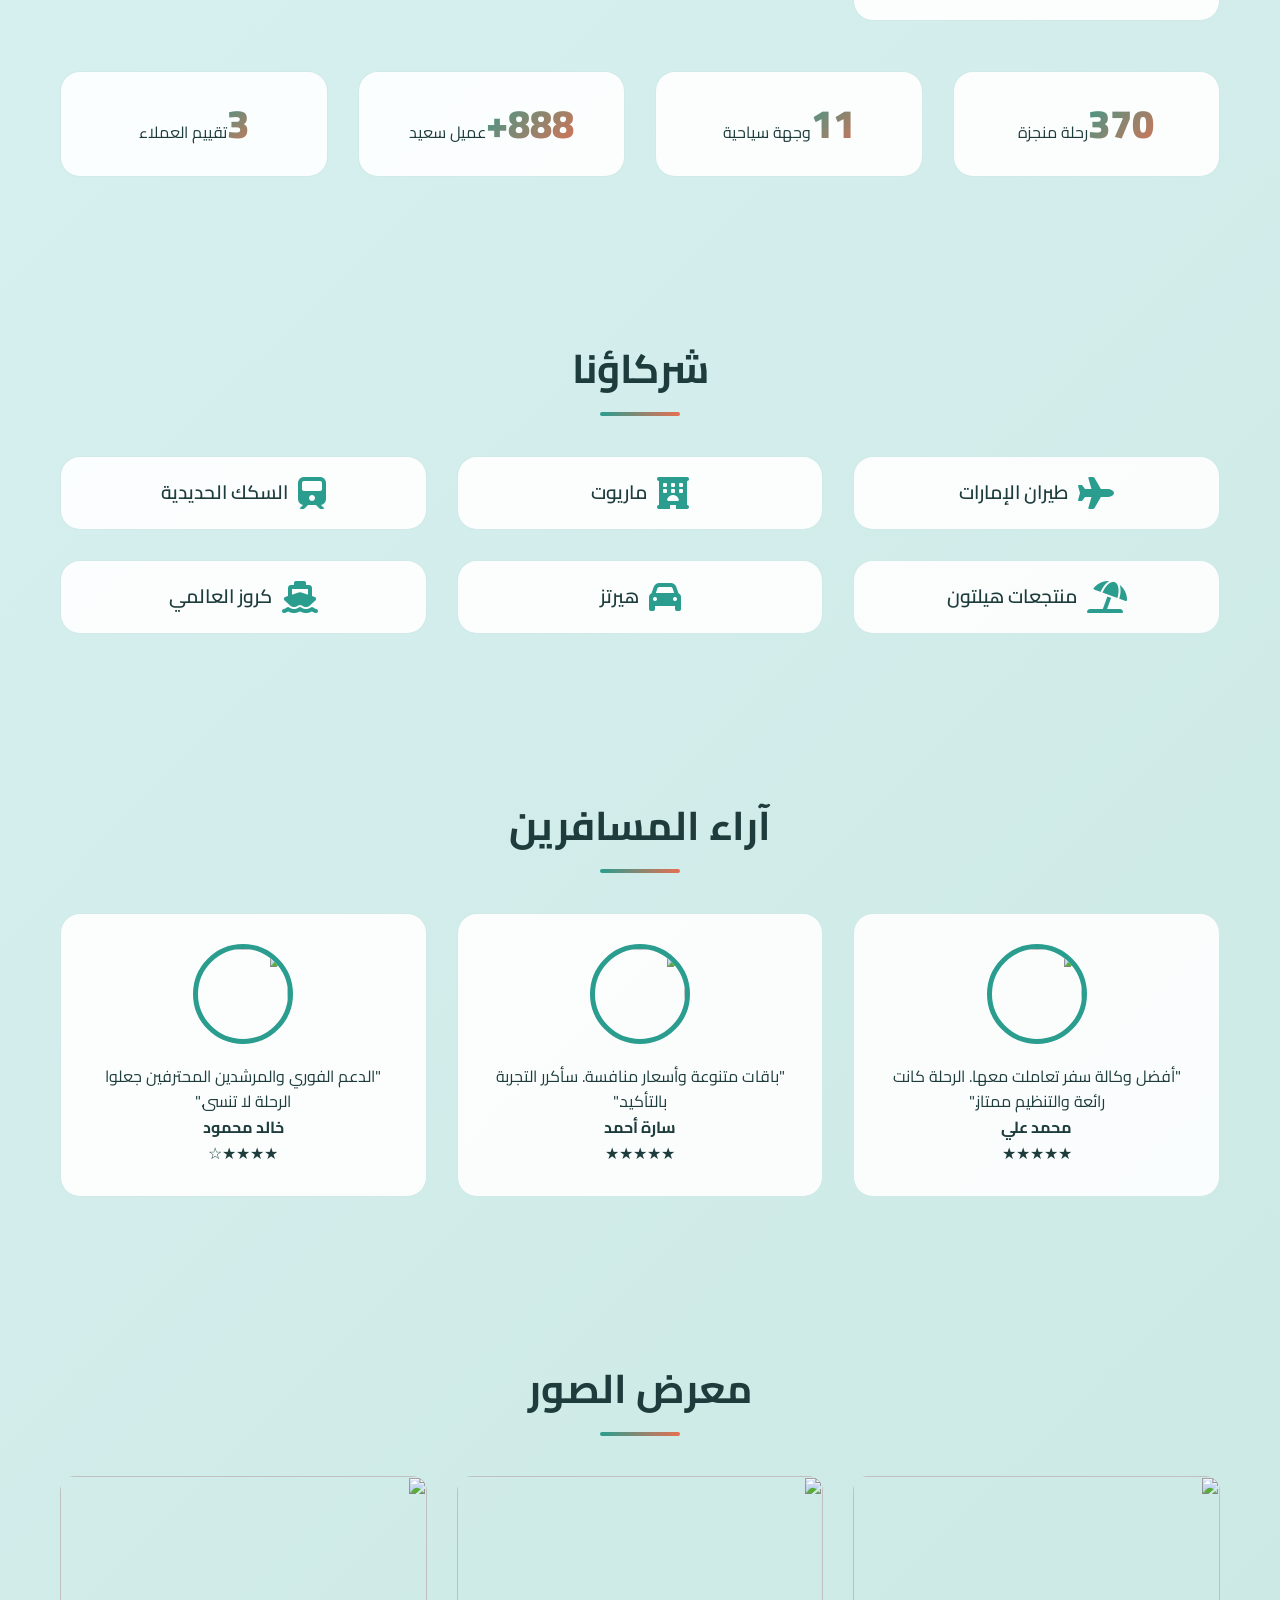
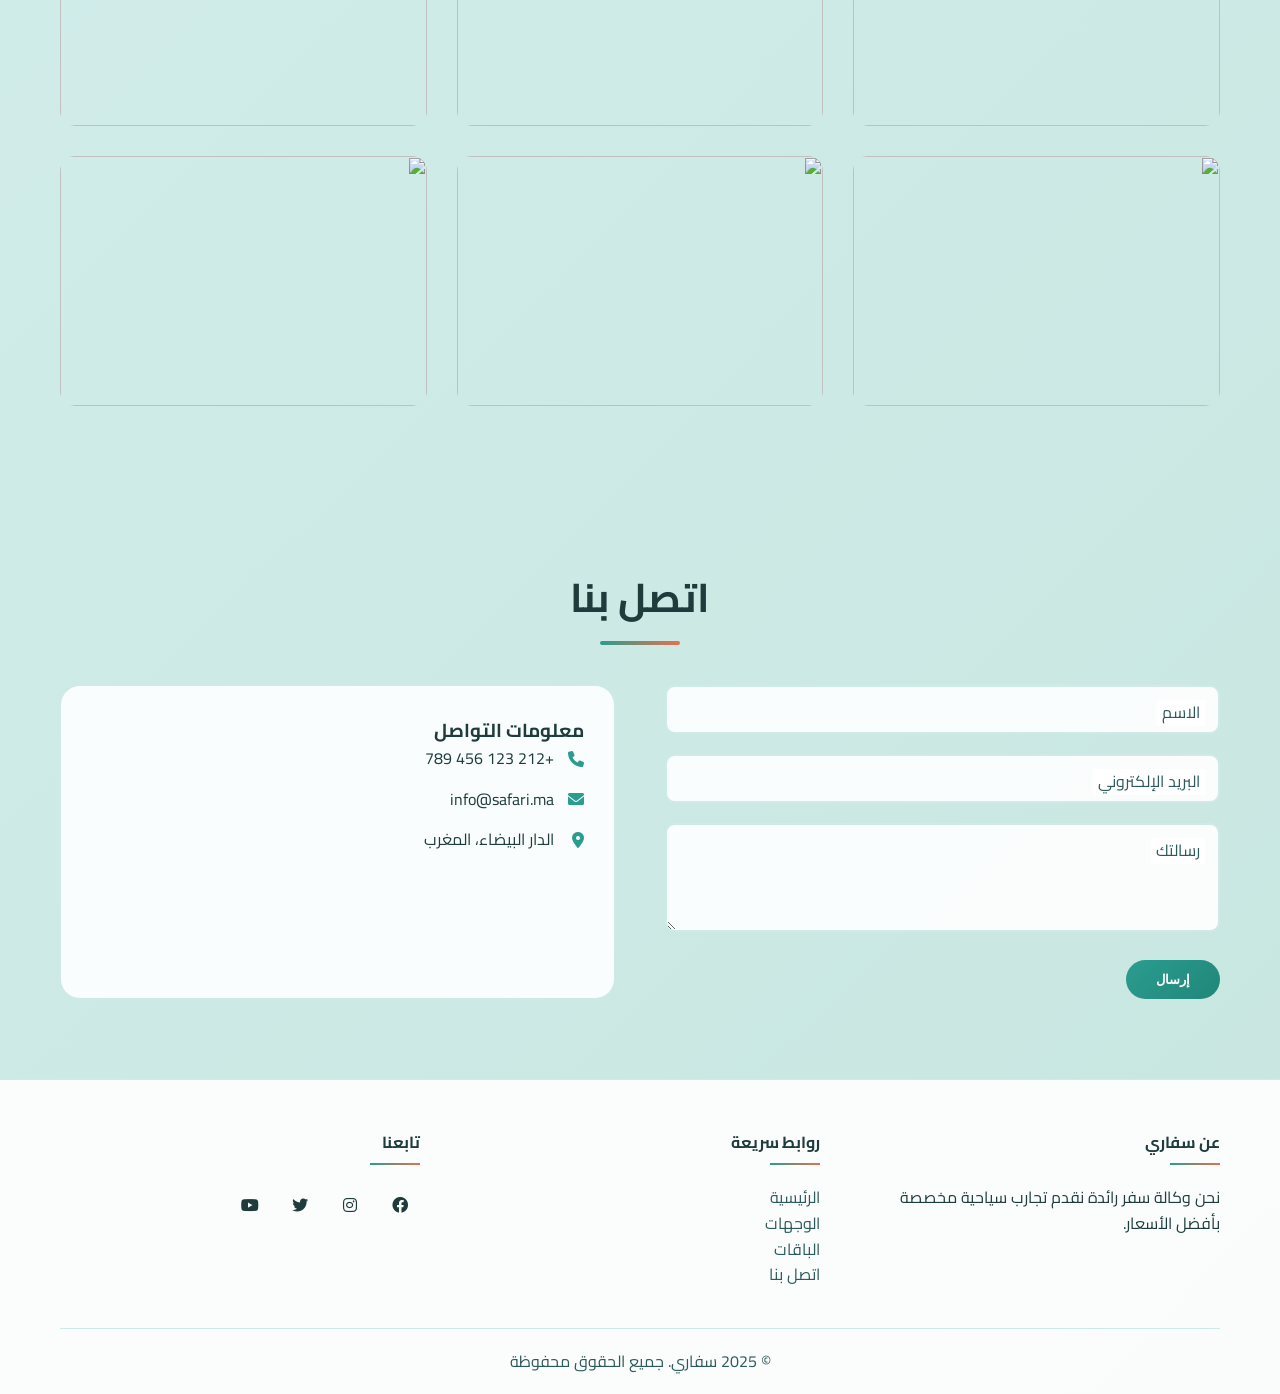
==== commit ab3d5741: "Update index.html" ====
--- a/index.html
+++ b/index.html
@@ -2,9 +2,9 @@
 <html lang="ar" dir="rtl">
 <head>
   <meta charset="UTF-8">
-  <meta name="viewport" content="width=device-width, initial-scale=1.0, user-scalable=yes">
-  <title>سفاري | وكالة سفر وحجوزات سياحية - تجربة سفر استثنائية</title>
-  <meta name="description" content="سفاري وكالة سفر رائدة تقدم أفضل باقات الرحلات السياحية، عروض حصرية، وتجارب لا تُنسى.">
+  <meta name="viewport" content="width=device-width, initial-scale=1.0">
+  <title>سفاري | وكالة سفر وحجوزات سياحية</title>
+  <!-- الخطوط والأيقونات -->
   <link href="https://fonts.googleapis.com/css2?family=Cairo:wght@300;400;600;700;900&display=swap" rel="stylesheet">
   <link href="https://unpkg.com/aos@2.3.1/dist/aos.css" rel="stylesheet">
   <link rel="stylesheet" href="https://cdnjs.cloudflare.com/ajax/libs/font-awesome/6.0.0-beta3/css/all.min.css">
@@ -17,24 +17,22 @@
 
     :root {
       --primary: #2a9d8f;
-      --primary-dark: #1e7a6e;
+      --primary-dark: #21867a;
       --secondary: #e76f51;
-      --secondary-dark: #c95a3a;
       --accent: #f4a261;
-      --bg-dark: #0a0a0a;
-      --bg-card-dark: #141414;
-      --text-dark: #f0f0f0;
-      --text-muted-dark: #aaa;
-      --bg-light: linear-gradient(145deg, #e6f7f5 0%, #d4ebe8 100%);
-      --bg-card-light: rgba(255, 255, 255, 0.85);
-      --text-light: #1a3a3a;
-      --text-muted-light: #3a6b6b;
-      --border-light: rgba(42, 157, 143, 0.25);
-      --border-dark: rgba(255, 255, 255, 0.1);
+      --bg-dark: #121212;
+      --bg-card-dark: #1e1e1e;
+      --text-dark: #ffffff;
+      --text-muted-dark: #b0b0b0;
+      --bg-light: linear-gradient(135deg, #e0f7fa 0%, #c8e6e0 100%);
+      --bg-card-light: rgba(255, 255, 255, 0.9);
+      --text-light: #1e3c3c;
+      --text-muted-light: #2c5a5a;
+      --border-light: rgba(42, 157, 143, 0.2);
+      --border-dark: #333;
       --shadow: 0 10px 30px rgba(0, 0, 0, 0.1);
-      --shadow-hover: 0 20px 40px rgba(0, 0, 0, 0.2);
-      --glow: 0 0 20px rgba(42, 157, 143, 0.5);
-      --transition: all 0.4s cubic-bezier(0.2, 0.9, 0.4, 1.1);
+      --shadow-hover: 0 20px 40px rgba(0, 0, 0, 0.15);
+      --transition: all 0.3s ease;
     }
 
     [data-theme="dark"] {
@@ -64,25 +62,14 @@
       line-height: 1.6;
       direction: rtl;
       text-align: right;
-      transition: background 0.4s, color 0.3s;
+      transition: background 0.3s, color 0.2s;
       overflow-x: hidden;
+      position: relative;
     }
 
     body[dir="ltr"] {
       direction: ltr;
       text-align: left;
-    }
-
-    /* Custom Scrollbar */
-    ::-webkit-scrollbar {
-      width: 8px;
-    }
-    ::-webkit-scrollbar-track {
-      background: var(--bg-card);
-    }
-    ::-webkit-scrollbar-thumb {
-      background: linear-gradient(135deg, var(--primary), var(--secondary));
-      border-radius: 10px;
     }
 
     .container {
@@ -91,32 +78,6 @@
       padding: 0 20px;
       position: relative;
       z-index: 2;
-    }
-
-    /* Particle Background (advanced) */
-    .particles {
-      position: fixed;
-      top: 0;
-      left: 0;
-      width: 100%;
-      height: 100%;
-      z-index: 0;
-      pointer-events: none;
-    }
-    .particle {
-      position: absolute;
-      background: radial-gradient(circle, rgba(42,157,143,0.3) 0%, rgba(42,157,143,0) 70%);
-      border-radius: 50%;
-      animation: floatParticle linear infinite;
-    }
-    [data-theme="dark"] .particle {
-      background: radial-gradient(circle, rgba(255,255,255,0.15) 0%, rgba(255,255,255,0) 70%);
-    }
-    @keyframes floatParticle {
-      0% { transform: translateY(0) translateX(0) rotate(0deg); opacity: 0; }
-      20% { opacity: 0.6; }
-      80% { opacity: 0.6; }
-      100% { transform: translateY(-200px) translateX(50px) rotate(360deg); opacity: 0; }
     }
 
     /* Progress Bar */
@@ -126,11 +87,43 @@
       left: 0;
       width: 0%;
       height: 4px;
-      background: linear-gradient(90deg, var(--primary), var(--secondary), var(--accent));
+      background: linear-gradient(90deg, var(--primary), var(--secondary));
       z-index: 1001;
       transition: width 0.1s;
-      box-shadow: 0 0 10px var(--primary);
-    }
+    }
+
+    /* Animated Background */
+    .animated-bg {
+      position: fixed;
+      top: 0;
+      left: 0;
+      width: 100%;
+      height: 100%;
+      z-index: 0;
+      overflow: hidden;
+      pointer-events: none;
+    }
+
+    .animated-bg .circle {
+      position: absolute;
+      border-radius: 50%;
+      animation: float 15s infinite ease-in-out;
+    }
+
+    [data-theme="light"] .animated-bg .circle { background: rgba(42,157,143,0.15); }
+    [data-theme="dark"] .animated-bg .circle { background: rgba(255,255,255,0.05); }
+
+    @keyframes float {
+      0% { transform: translateY(0) translateX(0) scale(1); opacity: 0.3; }
+      50% { transform: translateY(-30px) translateX(20px) scale(1.05); opacity: 0.6; }
+      100% { transform: translateY(0) translateX(0) scale(1); opacity: 0.3; }
+    }
+
+    .circle-1 { width: 300px; height: 300px; top: 10%; left: -100px; animation-duration: 20s; }
+    .circle-2 { width: 200px; height: 200px; bottom: 20%; right: -50px; animation-duration: 25s; animation-delay: -5s; }
+    .circle-3 { width: 150px; height: 150px; top: 60%; left: 20%; animation-duration: 18s; animation-delay: -2s; }
+    .circle-4 { width: 400px; height: 400px; bottom: -100px; left: 30%; animation-duration: 30s; animation-delay: -10s; }
+    .circle-5 { width: 100px; height: 100px; top: 20%; right: 15%; animation-duration: 12s; animation-delay: -1s; }
 
     /* Header */
     header {
@@ -141,8 +134,9 @@
       backdrop-filter: blur(10px);
       border-bottom: 1px solid var(--border);
       z-index: 1000;
-      transition: var(--transition);
-    }
+      transition: 0.3s;
+    }
+
     .navbar {
       display: flex;
       justify-content: space-between;
@@ -152,6 +146,7 @@
       padding: 0 20px;
       height: 70px;
     }
+
     .logo-text {
       font-size: 2rem;
       font-weight: 900;
@@ -159,20 +154,22 @@
       -webkit-background-clip: text;
       background-clip: text;
       color: transparent;
-      letter-spacing: -0.5px;
-    }
+    }
+
     .nav-menu {
       display: flex;
       list-style: none;
       gap: 30px;
     }
+
     .nav-menu a {
       text-decoration: none;
       color: var(--text);
       font-weight: 500;
+      transition: 0.3s;
       position: relative;
-      transition: 0.3s;
-    }
+    }
+
     .nav-menu a::after {
       content: '';
       position: absolute;
@@ -183,14 +180,17 @@
       background: linear-gradient(90deg, var(--primary), var(--secondary));
       transition: width 0.3s;
     }
+
     .nav-menu a:hover::after, .nav-menu a.active::after {
       width: 100%;
     }
+
     .nav-actions {
       display: flex;
       gap: 12px;
       align-items: center;
     }
+
     .theme-toggle, .lang-switch {
       background: transparent;
       border: 2px solid var(--primary);
@@ -202,13 +202,14 @@
       font-weight: 600;
       transition: 0.3s;
     }
+
     .theme-toggle:hover, .lang-switch:hover {
       background: var(--primary);
       color: #fff;
-      border-color: var(--primary);
-    }
+    }
+
     .book-now-btn {
-      background: linear-gradient(135deg, var(--secondary), var(--secondary-dark));
+      background: linear-gradient(135deg, var(--secondary), #f4a261);
       color: #fff;
       padding: 0 20px;
       height: 40px;
@@ -219,15 +220,18 @@
       font-weight: 600;
       transition: 0.3s;
     }
+
     .book-now-btn:hover {
       transform: translateY(-2px);
       box-shadow: 0 5px 15px rgba(231,111,81,0.4);
     }
+
     .hamburger {
       display: none;
       flex-direction: column;
       cursor: pointer;
     }
+
     .hamburger span {
       width: 25px;
       height: 3px;
@@ -236,7 +240,7 @@
       transition: 0.3s;
     }
 
-    /* Floating Elements */
+    /* Floating Buttons */
     .floating-contact, .back-to-top {
       position: fixed;
       bottom: 30px;
@@ -264,7 +268,7 @@
       transform: scale(1);
     }
     .floating-contact:hover, .back-to-top:hover {
-      transform: scale(1.1) rotate(5deg);
+      transform: scale(1.1);
       background: var(--secondary);
     }
 
@@ -286,32 +290,22 @@
       max-width: 90%;
       max-height: 90%;
       border-radius: 15px;
-      box-shadow: 0 0 30px rgba(0,0,0,0.5);
     }
     .lightbox.active { display: flex; }
 
-    /* Hero Section */
+    /* Hero */
     .hero {
       min-height: 100vh;
-      background: linear-gradient(rgba(0,0,0,0.6), rgba(0,0,0,0.6)), url('hero-bg.jpg') center/cover no-repeat fixed;
+      background: linear-gradient(rgba(0,0,0,0.6), rgba(0,0,0,0.6)), url('https://picsum.photos/id/104/1920/1080') center/cover no-repeat fixed;
       display: flex;
       align-items: center;
       justify-content: center;
       text-align: center;
       color: #fff;
       padding: 120px 15px 60px;
-      position: relative;
-    }
-    .hero h1 {
-      font-size: 3.5rem;
-      margin-bottom: 15px;
-      font-weight: 900;
-      text-shadow: 0 2px 10px rgba(0,0,0,0.3);
-    }
-    .hero p {
-      font-size: 1.2rem;
-      margin-bottom: 30px;
-    }
+    }
+    .hero h1 { font-size: 3.5rem; margin-bottom: 15px; font-weight: 900; }
+    .hero p { font-size: 1.2rem; margin-bottom: 30px; }
 
     /* Search Bar */
     .search-bar {
@@ -326,11 +320,6 @@
       max-width: 800px;
       margin: 0 auto 30px;
       border: 1px solid rgba(255,255,255,0.3);
-      transition: 0.3s;
-    }
-    .search-bar:hover {
-      background: rgba(255,255,255,0.25);
-      box-shadow: 0 10px 30px rgba(0,0,0,0.2);
     }
     .search-group {
       display: flex;
@@ -358,17 +347,13 @@
       color: #fff;
       font-weight: 700;
       cursor: pointer;
-      transition: 0.3s;
       display: flex;
       align-items: center;
       gap: 8px;
     }
-    .search-btn:hover {
-      transform: translateY(-2px);
-      box-shadow: 0 5px 15px rgba(0,0,0,0.2);
-    }
-
-    /* Section Titles */
+    .search-btn:hover { transform: translateY(-2px); }
+
+    /* Sections */
     .section-title {
       font-size: 2.5rem;
       margin-bottom: 40px;
@@ -388,58 +373,45 @@
       border-radius: 2px;
     }
 
-    /* Cards Grids */
     .destinations, .packages, .why-us, .testimonials, .gallery, .partners, .contact {
       padding: 80px 0;
     }
+
+    /* Grids */
     .destinations-grid, .packages-grid, .testimonials-grid, .features-grid, .partners-grid, .gallery-grid {
       display: grid;
       grid-template-columns: repeat(auto-fit, minmax(280px, 1fr));
       gap: 30px;
     }
 
-    /* Card Style (Glassmorphism + 3D Hover) */
+    /* Cards */
     .destination-card, .package-card, .feature, .partner-logo, .testimonial-card, .contact-info {
       background: var(--bg-card);
-      backdrop-filter: blur(5px);
       border-radius: 20px;
       overflow: hidden;
-      transition: var(--transition);
+      transition: 0.3s;
       border: 1px solid var(--border);
-      position: relative;
     }
     .destination-card:hover, .package-card:hover {
-      transform: translateY(-10px) scale(1.02);
-      box-shadow: var(--shadow-hover), var(--glow);
-      border-color: var(--primary);
+      transform: translateY(-10px);
+      box-shadow: var(--shadow-hover);
     }
     .destination-card img, .package-card img {
       width: 100%;
       height: 200px;
       object-fit: cover;
-      transition: transform 0.5s;
-    }
-    .destination-card:hover img, .package-card:hover img {
-      transform: scale(1.05);
-    }
-    .card-content, .package-info {
-      padding: 20px;
-    }
-    .card-price, .price {
-      color: var(--secondary);
-      font-weight: 700;
-      font-size: 1.2rem;
-    }
+    }
+    .card-content, .package-info { padding: 20px; }
+    .card-price, .price { color: var(--secondary); font-weight: 700; font-size: 1.2rem; }
     .package-badge {
       position: absolute;
       top: 15px;
       right: 15px;
-      background: linear-gradient(135deg, var(--secondary), var(--secondary-dark));
+      background: linear-gradient(135deg, var(--secondary), #f4a261);
       color: #fff;
       padding: 5px 15px;
       border-radius: 30px;
       font-size: 0.8rem;
-      font-weight: 600;
       z-index: 1;
     }
     .package-meta {
@@ -463,8 +435,6 @@
     .btn-secondary:hover {
       background: var(--primary);
       color: #fff;
-      transform: translateY(-2px);
-      box-shadow: 0 5px 10px rgba(0,0,0,0.1);
     }
     .btn-primary {
       background: linear-gradient(135deg, var(--primary), var(--primary-dark));
@@ -475,53 +445,33 @@
       font-weight: 700;
       border: none;
       cursor: pointer;
-      transition: 0.3s;
       display: inline-block;
-      position: relative;
-      overflow: hidden;
-    }
-    .btn-primary::after {
-      content: '';
-      position: absolute;
-      top: 50%;
-      left: 50%;
-      width: 0;
-      height: 0;
-      background: rgba(255,255,255,0.3);
-      border-radius: 50%;
-      transform: translate(-50%, -50%);
-      transition: width 0.6s, height 0.6s;
-    }
-    .btn-primary:active::after {
-      width: 200px;
-      height: 200px;
+      transition: 0.3s;
     }
     .btn-primary:hover {
       transform: translateY(-3px);
       box-shadow: 0 8px 20px rgba(42,157,143,0.4);
     }
 
-    /* Stats Counters */
+    /* Features */
+    .feature { text-align: center; padding: 30px; }
+    .feature img { width: 80px; margin-bottom: 20px; border-radius: 50%; }
+
+    /* Stats */
     .stats-container {
       display: flex;
       justify-content: space-around;
       flex-wrap: wrap;
       gap: 30px;
       margin-top: 50px;
-      text-align: center;
     }
     .stat-item {
-      flex: 1 1 200px;
       background: var(--bg-card);
       padding: 20px;
       border-radius: 20px;
-      backdrop-filter: blur(5px);
+      text-align: center;
+      flex: 1 1 200px;
       border: 1px solid var(--border);
-      transition: 0.3s;
-    }
-    .stat-item:hover {
-      transform: translateY(-5px);
-      box-shadow: var(--glow);
     }
     .stat-number {
       font-size: 2.5rem;
@@ -530,7 +480,32 @@
       -webkit-background-clip: text;
       background-clip: text;
       color: transparent;
-      line-height: 1.2;
+    }
+
+    /* Partners */
+    .partner-logo {
+      display: flex;
+      align-items: center;
+      justify-content: center;
+      gap: 10px;
+      padding: 20px;
+      font-size: 1.2rem;
+      font-weight: 600;
+    }
+    .partner-logo i { font-size: 2rem; color: var(--primary); }
+
+    /* Testimonials */
+    .testimonial-card {
+      text-align: center;
+      padding: 30px;
+    }
+    .testimonial-card img {
+      width: 100px;
+      height: 100px;
+      border-radius: 50%;
+      object-fit: cover;
+      margin-bottom: 20px;
+      border: 5px solid var(--primary);
     }
 
     /* Gallery */
@@ -539,15 +514,15 @@
       height: 250px;
       object-fit: cover;
       border-radius: 15px;
-      transition: 0.4s;
+      transition: 0.3s;
       cursor: pointer;
     }
     .gallery-grid img:hover {
       transform: scale(1.05);
-      box-shadow: var(--glow);
-    }
-
-    /* Contact Form */
+      box-shadow: var(--shadow);
+    }
+
+    /* Contact */
     .contact-wrapper {
       display: grid;
       grid-template-columns: 1fr 1fr;
@@ -564,12 +539,6 @@
       border-radius: 10px;
       background: var(--bg-card);
       color: var(--text);
-      transition: 0.3s;
-    }
-    .form-group input:focus, .form-group textarea:focus {
-      border-color: var(--primary);
-      outline: none;
-      box-shadow: 0 0 10px rgba(42,157,143,0.2);
     }
     .form-group label {
       position: absolute;
@@ -589,6 +558,9 @@
       font-size: 0.8rem;
       color: var(--primary);
     }
+    .contact-info { padding: 30px; }
+    .contact-info p { margin-bottom: 15px; display: flex; align-items: center; gap: 10px; }
+    .contact-info i { width: 20px; color: var(--primary); }
 
     /* Footer */
     footer {
@@ -616,6 +588,13 @@
       height: 2px;
       background: linear-gradient(90deg, var(--primary), var(--secondary));
     }
+    .footer-section ul { list-style: none; }
+    .footer-section a {
+      color: var(--text-muted);
+      text-decoration: none;
+      transition: 0.3s;
+    }
+    .footer-section a:hover { color: var(--primary); }
     .social-icons a {
       display: inline-flex;
       width: 40px;
@@ -653,7 +632,7 @@
         flex-direction: column;
         align-items: center;
         padding-top: 40px;
-        transition: right 0.3s;
+        transition: 0.3s;
         border-left: 1px solid var(--border);
       }
       .nav-menu.active { right: 0; }
@@ -666,8 +645,14 @@
   </style>
 </head>
 <body>
-  <div class="particles" id="particles"></div>
   <div class="progress-bar" id="progressBar"></div>
+  <div class="animated-bg">
+    <div class="circle circle-1"></div>
+    <div class="circle circle-2"></div>
+    <div class="circle circle-3"></div>
+    <div class="circle circle-4"></div>
+    <div class="circle circle-5"></div>
+  </div>
 
   <header>
     <nav class="navbar">
@@ -710,11 +695,11 @@
       <div class="container">
         <h2 class="section-title" data-aos="fade-up" data-i18n="destinations_title">وجهات سياحية مميزة</h2>
         <div class="destinations-grid">
-          <div class="destination-card" data-aos="zoom-in" data-aos-delay="100"><img src="paris.jpg" alt="باريس"><div class="card-content"><h3>باريس</h3><p data-i18n="paris_desc">مدينة النور والرومانسية</p><span class="card-price"><span data-i18n="from">من</span> 799 <span class="currency">درهم</span></span></div></div>
-          <div class="destination-card" data-aos="zoom-in" data-aos-delay="200"><img src="bali.jpg" alt="بالي"><div class="card-content"><h3>بالي</h3><p data-i18n="bali_desc">جنة استوائية ساحرة</p><span class="card-price"><span data-i18n="from">من</span> 649 <span class="currency">درهم</span></span></div></div>
-          <div class="destination-card" data-aos="zoom-in" data-aos-delay="300"><img src="dubai.jpg" alt="دبي"><div class="card-content"><h3>دبي</h3><p data-i18n="dubai_desc">مدينة المستقبل والتسوق</p><span class="card-price"><span data-i18n="from">من</span> 999 <span class="currency">درهم</span></span></div></div>
-          <div class="destination-card" data-aos="zoom-in" data-aos-delay="400"><img src="morocco.jpg" alt="المغرب"><div class="card-content"><h3>المغرب</h3><p data-i18n="morocco_desc">ثقافة وأصالة وتنوع</p><span class="card-price"><span data-i18n="from">من</span> 549 <span class="currency">درهم</span></span></div></div>
-          <div class="destination-card" data-aos="zoom-in" data-aos-delay="500"><img src="newyork.jpg" alt="نيويورك"><div class="card-content"><h3>نيويورك</h3><p data-i18n="ny_desc">المدينة التي لا تنام</p><span class="card-price"><span data-i18n="from">من</span> 1199 <span class="currency">درهم</span></span></div></div>
+          <div class="destination-card" data-aos="zoom-in"><img src="https://picsum.photos/id/20/400/300" alt="باريس"><div class="card-content"><h3>باريس</h3><p data-i18n="paris_desc">مدينة النور والرومانسية</p><span class="card-price"><span data-i18n="from">من</span> 799 <span class="currency">درهم</span></span></div></div>
+          <div class="destination-card" data-aos="zoom-in" data-aos-delay="100"><img src="https://picsum.photos/id/30/400/300" alt="بالي"><div class="card-content"><h3>بالي</h3><p data-i18n="bali_desc">جنة استوائية ساحرة</p><span class="card-price"><span data-i18n="from">من</span> 649 <span class="currency">درهم</span></span></div></div>
+          <div class="destination-card" data-aos="zoom-in" data-aos-delay="200"><img src="https://picsum.photos/id/10/400/300" alt="دبي"><div class="card-content"><h3>دبي</h3><p data-i18n="dubai_desc">مدينة المستقبل والتسوق</p><span class="card-price"><span data-i18n="from">من</span> 999 <span class="currency">درهم</span></span></div></div>
+          <div class="destination-card" data-aos="zoom-in" data-aos-delay="300"><img src="https://picsum.photos/id/106/400/300" alt="المغرب"><div class="card-content"><h3>المغرب</h3><p data-i18n="morocco_desc">ثقافة وأصالة وتنوع</p><span class="card-price"><span data-i18n="from">من</span> 549 <span class="currency">درهم</span></span></div></div>
+          <div class="destination-card" data-aos="zoom-in" data-aos-delay="400"><img src="https://picsum.photos/id/42/400/300" alt="نيويورك"><div class="card-content"><h3>نيويورك</h3><p data-i18n="ny_desc">المدينة التي لا تنام</p><span class="card-price"><span data-i18n="from">من</span> 1199 <span class="currency">درهم</span></span></div></div>
         </div>
       </div>
     </section>
@@ -723,22 +708,22 @@
       <div class="container">
         <h2 class="section-title" data-aos="fade-up" data-i18n="packages_title">باقات سفر مميزة</h2>
         <div class="packages-grid">
-          <div class="package-card" data-aos="flip-right"><img src="package-paris.jpg" alt="باريس"><span class="package-badge" data-i18n="best_seller">الأكثر مبيعاً</span><div class="package-info"><h3 data-i18n="package_paris_title">رحلة باريس</h3><div class="package-meta"><span><i class="fas fa-clock"></i> <span data-i18n="duration_paris">5 أيام / 4 ليالي</span></span><span class="rating"><i class="fas fa-star"></i> 4.5</span></div><p class="package-desc" data-i18n="paris_package_desc">زيارة برج إيفل، متحف اللوفر، وسهرة على نهر السين.</p><div class="package-footer"><span class="price">799 <span class="currency">درهم</span></span><a href="booking.html?id=paris" class="btn-secondary" data-i18n="book_now">احجز الآن</a></div></div></div>
-          <div class="package-card" data-aos="flip-right" data-aos-delay="100"><img src="package-bali.jpg" alt="بالي"><div class="package-info"><h3 data-i18n="package_bali_title">عطلة بالي</h3><div class="package-meta"><span><i class="fas fa-clock"></i> <span data-i18n="duration_bali">7 أيام / 6 ليالي</span></span><span class="rating"><i class="fas fa-star"></i> 4.8</span></div><p class="package-desc" data-i18n="bali_package_desc">استرخاء على الشواطئ، زيارة المعابد، وجولات استوائية.</p><div class="package-footer"><span class="price">649 <span class="currency">درهم</span></span><a href="booking.html?id=bali" class="btn-secondary" data-i18n="book_now">احجز الآن</a></div></div></div>
-          <div class="package-card" data-aos="flip-right" data-aos-delay="200"><img src="package-dubai.jpg" alt="دبي"><span class="package-badge" data-i18n="special_offer">عرض خاص</span><div class="package-info"><h3 data-i18n="package_dubai_title">دبي الفاخرة</h3><div class="package-meta"><span><i class="fas fa-clock"></i> <span data-i18n="duration_dubai">4 أيام / 3 ليالي</span></span><span class="rating"><i class="fas fa-star"></i> 4.9</span></div><p class="package-desc" data-i18n="dubai_package_desc">برج خليفة، سفاري في الصحراء، وتجربة تسوق فاخرة.</p><div class="package-footer"><span class="price">999 <span class="currency">درهم</span></span><a href="booking.html?id=dubai" class="btn-secondary" data-i18n="book_now">احجز الآن</a></div></div></div>
-          <div class="package-card" data-aos="flip-right" data-aos-delay="300"><img src="package-morocco.jpg" alt="المغرب"><div class="package-info"><h3 data-i18n="package_morocco_title">المغرب الساحر</h3><div class="package-meta"><span><i class="fas fa-clock"></i> <span data-i18n="duration_morocco">8 أيام / 7 ليالي</span></span><span class="rating"><i class="fas fa-star"></i> 4.7</span></div><p class="package-desc" data-i18n="morocco_package_desc">جولة في مراكش، فاس، الصحراء، وأصالة الضيافة المغربية.</p><div class="package-footer"><span class="price">549 <span class="currency">درهم</span></span><a href="booking.html?id=morocco" class="btn-secondary" data-i18n="book_now">احجز الآن</a></div></div></div>
+          <div class="package-card" data-aos="flip-right"><img src="https://picsum.photos/id/20/400/300"><span class="package-badge" data-i18n="best_seller">الأكثر مبيعاً</span><div class="package-info"><h3 data-i18n="package_paris_title">رحلة باريس</h3><div class="package-meta"><span><i class="fas fa-clock"></i> <span data-i18n="duration_paris">5 أيام / 4 ليالي</span></span><span class="rating"><i class="fas fa-star"></i> 4.5</span></div><p class="package-desc" data-i18n="paris_package_desc">زيارة برج إيفل، متحف اللوفر، وسهرة على نهر السين.</p><div class="package-footer"><span class="price">799 <span class="currency">درهم</span></span><a href="booking.html?id=paris" class="btn-secondary" data-i18n="book_now">احجز الآن</a></div></div></div>
+          <div class="package-card" data-aos="flip-right" data-aos-delay="100"><img src="https://picsum.photos/id/30/400/300"><div class="package-info"><h3 data-i18n="package_bali_title">عطلة بالي</h3><div class="package-meta"><span><i class="fas fa-clock"></i> <span data-i18n="duration_bali">7 أيام / 6 ليالي</span></span><span class="rating"><i class="fas fa-star"></i> 4.8</span></div><p class="package-desc" data-i18n="bali_package_desc">استرخاء على الشواطئ، زيارة المعابد، وجولات استوائية.</p><div class="package-footer"><span class="price">649 <span class="currency">درهم</span></span><a href="booking.html?id=bali" class="btn-secondary" data-i18n="book_now">احجز الآن</a></div></div></div>
+          <div class="package-card" data-aos="flip-right" data-aos-delay="200"><img src="https://picsum.photos/id/10/400/300"><span class="package-badge" data-i18n="special_offer">عرض خاص</span><div class="package-info"><h3 data-i18n="package_dubai_title">دبي الفاخرة</h3><div class="package-meta"><span><i class="fas fa-clock"></i> <span data-i18n="duration_dubai">4 أيام / 3 ليالي</span></span><span class="rating"><i class="fas fa-star"></i> 4.9</span></div><p class="package-desc" data-i18n="dubai_package_desc">برج خليفة، سفاري في الصحراء، وتجربة تسوق فاخرة.</p><div class="package-footer"><span class="price">999 <span class="currency">درهم</span></span><a href="booking.html?id=dubai" class="btn-secondary" data-i18n="book_now">احجز الآن</a></div></div></div>
+          <div class="package-card" data-aos="flip-right" data-aos-delay="300"><img src="https://picsum.photos/id/106/400/300"><div class="package-info"><h3 data-i18n="package_morocco_title">المغرب الساحر</h3><div class="package-meta"><span><i class="fas fa-clock"></i> <span data-i18n="duration_morocco">8 أيام / 7 ليالي</span></span><span class="rating"><i class="fas fa-star"></i> 4.7</span></div><p class="package-desc" data-i18n="morocco_package_desc">جولة في مراكش، فاس، الصحراء، وأصالة الضيافة المغربية.</p><div class="package-footer"><span class="price">549 <span class="currency">درهم</span></span><a href="booking.html?id=morocco" class="btn-secondary" data-i18n="book_now">احجز الآن</a></div></div></div>
         </div>
       </div>
     </section>
 
     <section class="why-us">
       <div class="container">
-        <h2 class="section-title" data-i18n="why_title">لماذا تختار سفاري؟</h2>
+        <h2 class="section-title" data-aos="fade-up" data-i18n="why_title">لماذا تختار سفاري؟</h2>
         <div class="features-grid">
-          <div class="feature" data-aos="fade-up"><img src="why1.jpg"><h3 data-i18n="why_price">أفضل سعر مضمون</h3><p data-i18n="why_price_desc">نضمن لك أقل الأسعار في السوق</p></div>
-          <div class="feature" data-aos="fade-up" data-aos-delay="100"><img src="why2.jpg"><h3 data-i18n="why_guides">مرشدين محترفين</h3><p data-i18n="why_guides_desc">مرشدون محليون بخبرة عالية</p></div>
-          <div class="feature" data-aos="fade-up" data-aos-delay="200"><img src="why3.jpg"><h3 data-i18n="why_support">دعم 24/7</h3><p data-i18n="why_support_desc">فريق دعم متاح 24/7 لمساعدتك</p></div>
-          <div class="feature" data-aos="fade-up" data-aos-delay="300"><img src="why4.jpg"><h3 data-i18n="why_secure">حجز آمن وموثوق</h3><p data-i18n="why_secure_desc">بياناتك آمنة مع تقنيات التشفير</p></div>
+          <div class="feature" data-aos="fade-up"><img src="https://picsum.photos/id/26/100/100"><h3 data-i18n="why_price">أفضل سعر مضمون</h3><p data-i18n="why_price_desc">نضمن لك أقل الأسعار في السوق</p></div>
+          <div class="feature" data-aos="fade-up" data-aos-delay="100"><img src="https://picsum.photos/id/29/100/100"><h3 data-i18n="why_guides">مرشدين محترفين</h3><p data-i18n="why_guides_desc">مرشدون محليون بخبرة عالية</p></div>
+          <div class="feature" data-aos="fade-up" data-aos-delay="200"><img src="https://picsum.photos/id/24/100/100"><h3 data-i18n="why_support">دعم 24/7</h3><p data-i18n="why_support_desc">فريق دعم متاح 24/7 لمساعدتك</p></div>
+          <div class="feature" data-aos="fade-up" data-aos-delay="300"><img src="https://picsum.photos/id/28/100/100"><h3 data-i18n="why_secure">حجز آمن وموثوق</h3><p data-i18n="why_secure_desc">بياناتك آمنة مع تقنيات التشفير</p></div>
         </div>
         <div class="stats-container">
           <div class="stat-item"><span class="stat-number" data-count="500">500+</span><span class="stat-label" data-i18n="completed_trips">رحلة منجزة</span></div>
@@ -749,20 +734,80 @@
       </div>
     </section>
 
-    <section class="partners"><div class="container"><h2 class="section-title" data-i18n="partners_title">شركاؤنا</h2><div class="partners-grid"><div class="partner-logo"><i class="fas fa-plane"></i> <span data-i18n="emirates">طيران الإمارات</span></div><div class="partner-logo"><i class="fas fa-hotel"></i> <span data-i18n="marriott">ماريوت</span></div><div class="partner-logo"><i class="fas fa-train"></i> <span data-i18n="railways">السكك الحديدية</span></div><div class="partner-logo"><i class="fas fa-umbrella-beach"></i> <span data-i18n="hilton">منتجعات هيلتون</span></div><div class="partner-logo"><i class="fas fa-car"></i> <span data-i18n="hertz">هيرتز</span></div><div class="partner-logo"><i class="fas fa-ship"></i> <span data-i18n="cruise">كروز العالمي</span></div></div></div></section>
-
-    <section class="testimonials"><div class="container"><h2 class="section-title" data-i18n="testimonials_title">آراء المسافرين</h2><div class="testimonials-grid"><div class="testimonial-card"><img src="testimonial1.jpg"><div><p data-i18n="testimonial1">"أفضل وكالة سفر تعاملت معها. الرحلة كانت رائعة والتنظيم ممتاز."</p><h4>محمد علي</h4><div class="rating">★★★★★</div></div></div><div class="testimonial-card"><img src="testimonial2.jpg"><div><p data-i18n="testimonial2">"باقات متنوعة وأسعار منافسة. سأكرر التجربة بالتأكيد."</p><h4>سارة أحمد</h4><div class="rating">★★★★★</div></div></div><div class="testimonial-card"><img src="testimonial3.jpg"><div><p data-i18n="testimonial3">"الدعم الفوري والمرشدين المحترفين جعلوا الرحلة لا تنسى."</p><h4>خالد محمود</h4><div class="rating">★★★★☆</div></div></div></div></div></section>
-
-    <section class="gallery"><div class="container"><h2 class="section-title" data-i18n="gallery_title">معرض الصور</h2><div class="gallery-grid"><img src="gallery1.jpg" class="gallery-img"><img src="gallery2.jpg" class="gallery-img"><img src="gallery3.jpg" class="gallery-img"><img src="gallery4.jpg" class="gallery-img"><img src="gallery5.jpg" class="gallery-img"><img src="gallery6.jpg" class="gallery-img"></div></div></section>
-
-    <section id="contact" class="contact"><div class="container"><h2 class="section-title" data-i18n="contact_title">اتصل بنا</h2><div class="contact-wrapper"><form id="contactForm"><div class="form-group"><input type="text" id="name" placeholder=" " required><label for="name" data-i18n="name">الاسم</label></div><div class="form-group"><input type="email" id="email" placeholder=" " required><label for="email" data-i18n="email">البريد الإلكتروني</label></div><div class="form-group"><textarea id="message" rows="5" placeholder=" " required></textarea><label for="message" data-i18n="message">رسالتك</label></div><button type="submit" class="btn-primary" data-i18n="send">إرسال</button></form><div class="contact-info"><h3 data-i18n="contact_info">معلومات التواصل</h3><p><i class="fas fa-phone"></i> +212 123 456 789</p><p><i class="fas fa-envelope"></i> info@safari.ma</p><p><i class="fas fa-map-marker-alt"></i> <span data-i18n="address">الدار البيضاء، المغرب</span></p></div></div></div></section>
+    <section class="partners">
+      <div class="container">
+        <h2 class="section-title" data-aos="fade-up" data-i18n="partners_title">شركاؤنا</h2>
+        <div class="partners-grid">
+          <div class="partner-logo"><i class="fas fa-plane"></i> <span data-i18n="emirates">طيران الإمارات</span></div>
+          <div class="partner-logo"><i class="fas fa-hotel"></i> <span data-i18n="marriott">ماريوت</span></div>
+          <div class="partner-logo"><i class="fas fa-train"></i> <span data-i18n="railways">السكك الحديدية</span></div>
+          <div class="partner-logo"><i class="fas fa-umbrella-beach"></i> <span data-i18n="hilton">منتجعات هيلتون</span></div>
+          <div class="partner-logo"><i class="fas fa-car"></i> <span data-i18n="hertz">هيرتز</span></div>
+          <div class="partner-logo"><i class="fas fa-ship"></i> <span data-i18n="cruise">كروز العالمي</span></div>
+        </div>
+      </div>
+    </section>
+
+    <section class="testimonials">
+      <div class="container">
+        <h2 class="section-title" data-aos="fade-up" data-i18n="testimonials_title">آراء المسافرين</h2>
+        <div class="testimonials-grid">
+          <div class="testimonial-card" data-aos="zoom-in"><img src="https://randomuser.me/api/portraits/men/1.jpg"><div><p data-i18n="testimonial1">"أفضل وكالة سفر تعاملت معها. الرحلة كانت رائعة والتنظيم ممتاز."</p><h4>محمد علي</h4><div class="rating">★★★★★</div></div></div>
+          <div class="testimonial-card" data-aos="zoom-in" data-aos-delay="100"><img src="https://randomuser.me/api/portraits/women/1.jpg"><div><p data-i18n="testimonial2">"باقات متنوعة وأسعار منافسة. سأكرر التجربة بالتأكيد."</p><h4>سارة أحمد</h4><div class="rating">★★★★★</div></div></div>
+          <div class="testimonial-card" data-aos="zoom-in" data-aos-delay="200"><img src="https://randomuser.me/api/portraits/men/2.jpg"><div><p data-i18n="testimonial3">"الدعم الفوري والمرشدين المحترفين جعلوا الرحلة لا تنسى."</p><h4>خالد محمود</h4><div class="rating">★★★★☆</div></div></div>
+        </div>
+      </div>
+    </section>
+
+    <section class="gallery">
+      <div class="container">
+        <h2 class="section-title" data-aos="fade-up" data-i18n="gallery_title">معرض الصور</h2>
+        <div class="gallery-grid">
+          <img src="https://picsum.photos/id/104/400/300" class="gallery-img">
+          <img src="https://picsum.photos/id/20/400/300" class="gallery-img">
+          <img src="https://picsum.photos/id/30/400/300" class="gallery-img">
+          <img src="https://picsum.photos/id/106/400/300" class="gallery-img">
+          <img src="https://picsum.photos/id/42/400/300" class="gallery-img">
+          <img src="https://picsum.photos/id/24/400/300" class="gallery-img">
+        </div>
+      </div>
+    </section>
+
+    <section id="contact" class="contact">
+      <div class="container">
+        <h2 class="section-title" data-aos="fade-up" data-i18n="contact_title">اتصل بنا</h2>
+        <div class="contact-wrapper">
+          <form id="contactForm">
+            <div class="form-group"><input type="text" id="name" placeholder=" " required><label for="name" data-i18n="name">الاسم</label></div>
+            <div class="form-group"><input type="email" id="email" placeholder=" " required><label for="email" data-i18n="email">البريد الإلكتروني</label></div>
+            <div class="form-group"><textarea id="message" rows="5" placeholder=" " required></textarea><label for="message" data-i18n="message">رسالتك</label></div>
+            <button type="submit" class="btn-primary" data-i18n="send">إرسال</button>
+          </form>
+          <div class="contact-info">
+            <h3 data-i18n="contact_info">معلومات التواصل</h3>
+            <p><i class="fas fa-phone"></i> +212 123 456 789</p>
+            <p><i class="fas fa-envelope"></i> info@safari.ma</p>
+            <p><i class="fas fa-map-marker-alt"></i> <span data-i18n="address">الدار البيضاء، المغرب</span></p>
+          </div>
+        </div>
+      </div>
+    </section>
   </main>
 
-  <footer><div class="container"><div class="footer-content"><div class="footer-section"><h4 data-i18n="about">عن سفاري</h4><p data-i18n="about_text">نحن وكالة سفر رائدة نقدم تجارب سياحية مخصصة بأفضل الأسعار.</p></div><div class="footer-section"><h4 data-i18n="quick_links">روابط سريعة</h4><ul><li><a href="#home" data-i18n="home">الرئيسية</a></li><li><a href="#destinations" data-i18n="destinations">الوجهات</a></li><li><a href="#packages" data-i18n="packages">الباقات</a></li><li><a href="#contact" data-i18n="contact">اتصل بنا</a></li></ul></div><div class="footer-section"><h4 data-i18n="follow_us">تابعنا</h4><div class="social-icons"><a href="#"><i class="fab fa-facebook"></i></a><a href="#"><i class="fab fa-instagram"></i></a><a href="#"><i class="fab fa-twitter"></i></a><a href="#"><i class="fab fa-youtube"></i></a></div></div></div><div class="copyright"><p>&copy; 2025 سفاري. <span data-i18n="rights">جميع الحقوق محفوظة</span></p></div></div></footer>
+  <footer>
+    <div class="container">
+      <div class="footer-content">
+        <div class="footer-section"><h4 data-i18n="about">عن سفاري</h4><p data-i18n="about_text">نحن وكالة سفر رائدة نقدم تجارب سياحية مخصصة بأفضل الأسعار.</p></div>
+        <div class="footer-section"><h4 data-i18n="quick_links">روابط سريعة</h4><ul><li><a href="#home" data-i18n="home">الرئيسية</a></li><li><a href="#destinations" data-i18n="destinations">الوجهات</a></li><li><a href="#packages" data-i18n="packages">الباقات</a></li><li><a href="#contact" data-i18n="contact">اتصل بنا</a></li></ul></div>
+        <div class="footer-section"><h4 data-i18n="follow_us">تابعنا</h4><div class="social-icons"><a href="#"><i class="fab fa-facebook"></i></a><a href="#"><i class="fab fa-instagram"></i></a><a href="#"><i class="fab fa-twitter"></i></a><a href="#"><i class="fab fa-youtube"></i></a></div></div>
+      </div>
+      <div class="copyright"><p>&copy; 2025 سفاري. <span data-i18n="rights">جميع الحقوق محفوظة</span></p></div>
+    </div>
+  </footer>
 
   <script src="https://unpkg.com/aos@2.3.1/dist/aos.js"></script>
   <script>
-    // Translations (full)
+    // ========== قاموس الترجمة ==========
     const translations = {
       ar: {
         home: 'الرئيسية', destinations: 'الوجهات', packages: 'الباقات', contact: 'اتصل بنا', book: 'احجز الآن',
@@ -924,25 +969,6 @@
       e.target.reset();
     });
 
-    // Particle Background Generator
-    function createParticles() {
-      const container = document.getElementById('particles');
-      const particleCount = 50;
-      for (let i = 0; i < particleCount; i++) {
-        const particle = document.createElement('div');
-        particle.classList.add('particle');
-        const size = Math.random() * 60 + 20;
-        particle.style.width = size + 'px';
-        particle.style.height = size + 'px';
-        particle.style.left = Math.random() * 100 + '%';
-        particle.style.top = Math.random() * 100 + '%';
-        particle.style.animationDuration = Math.random() * 15 + 8 + 's';
-        particle.style.animationDelay = Math.random() * 10 + 's';
-        container.appendChild(particle);
-      }
-    }
-    createParticles();
-
     // AOS
     AOS.init({ duration: 600, once: true, offset: 100 });
   </script>
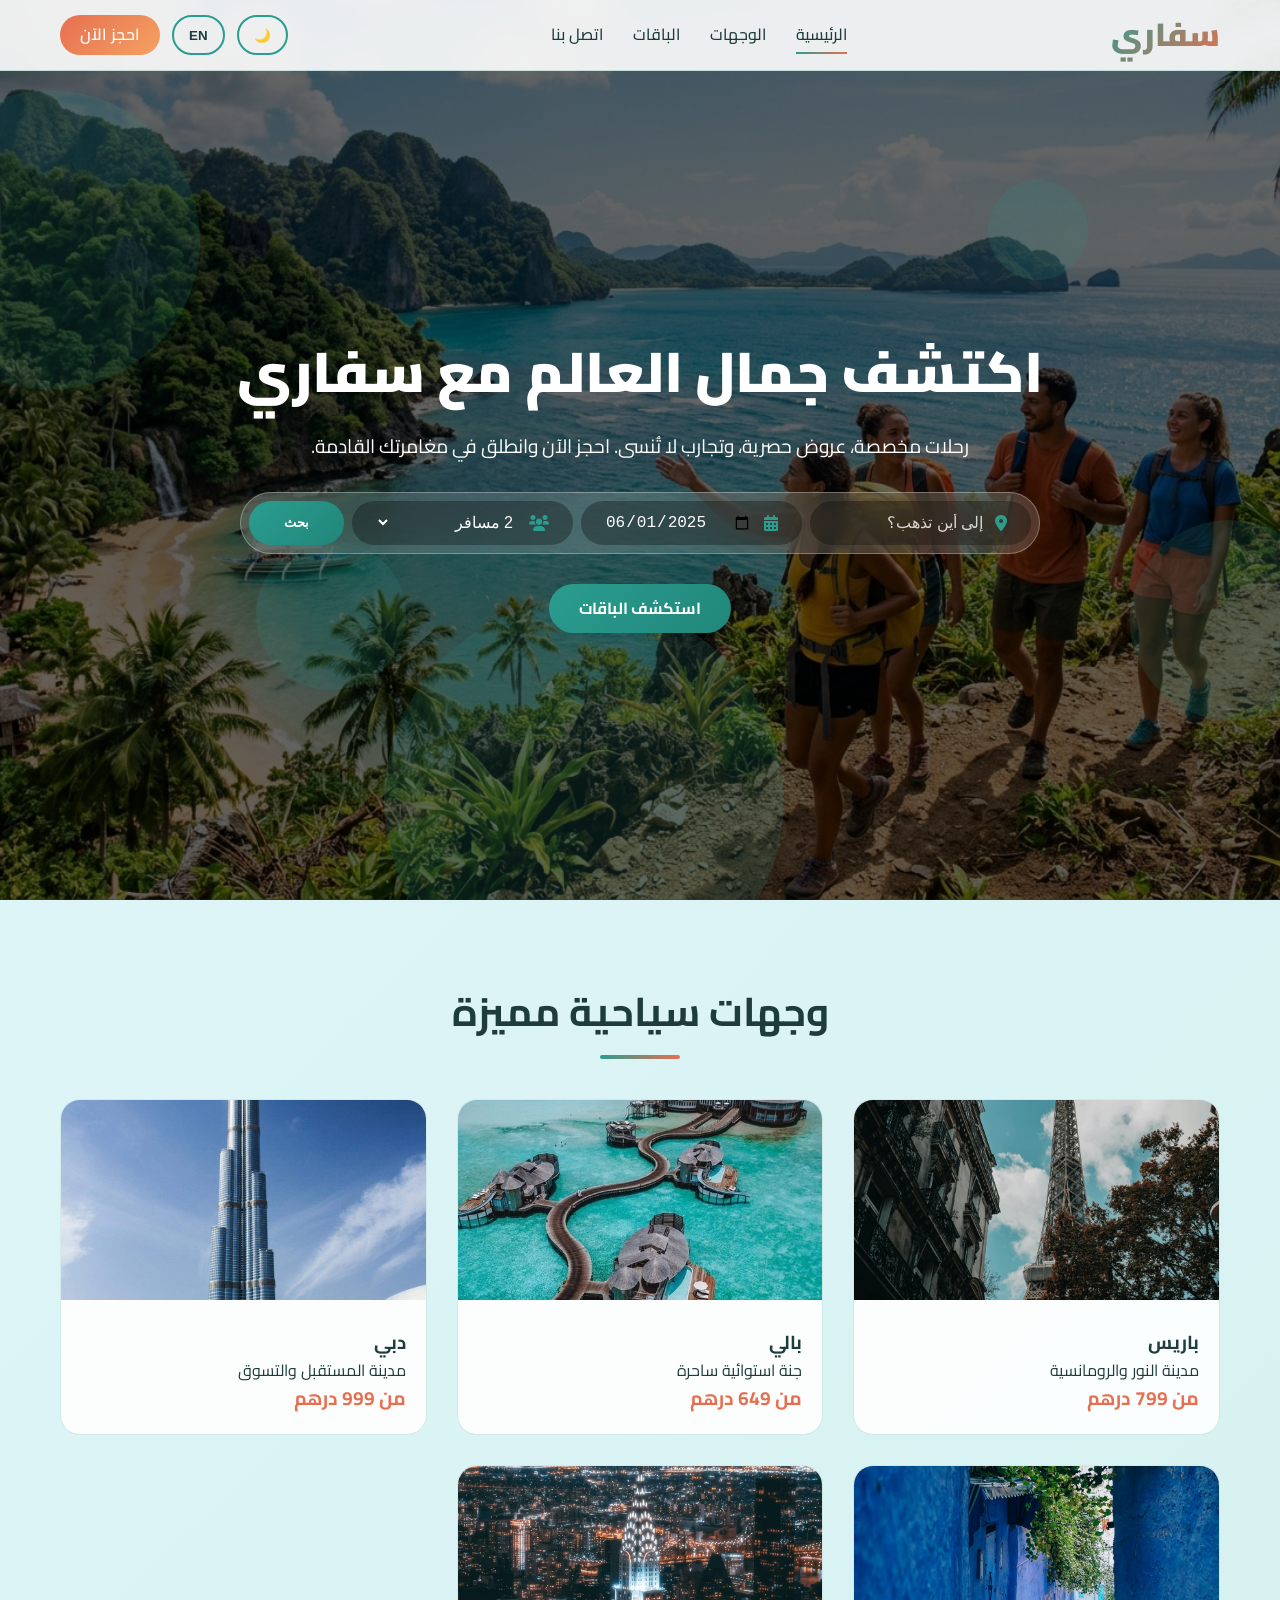
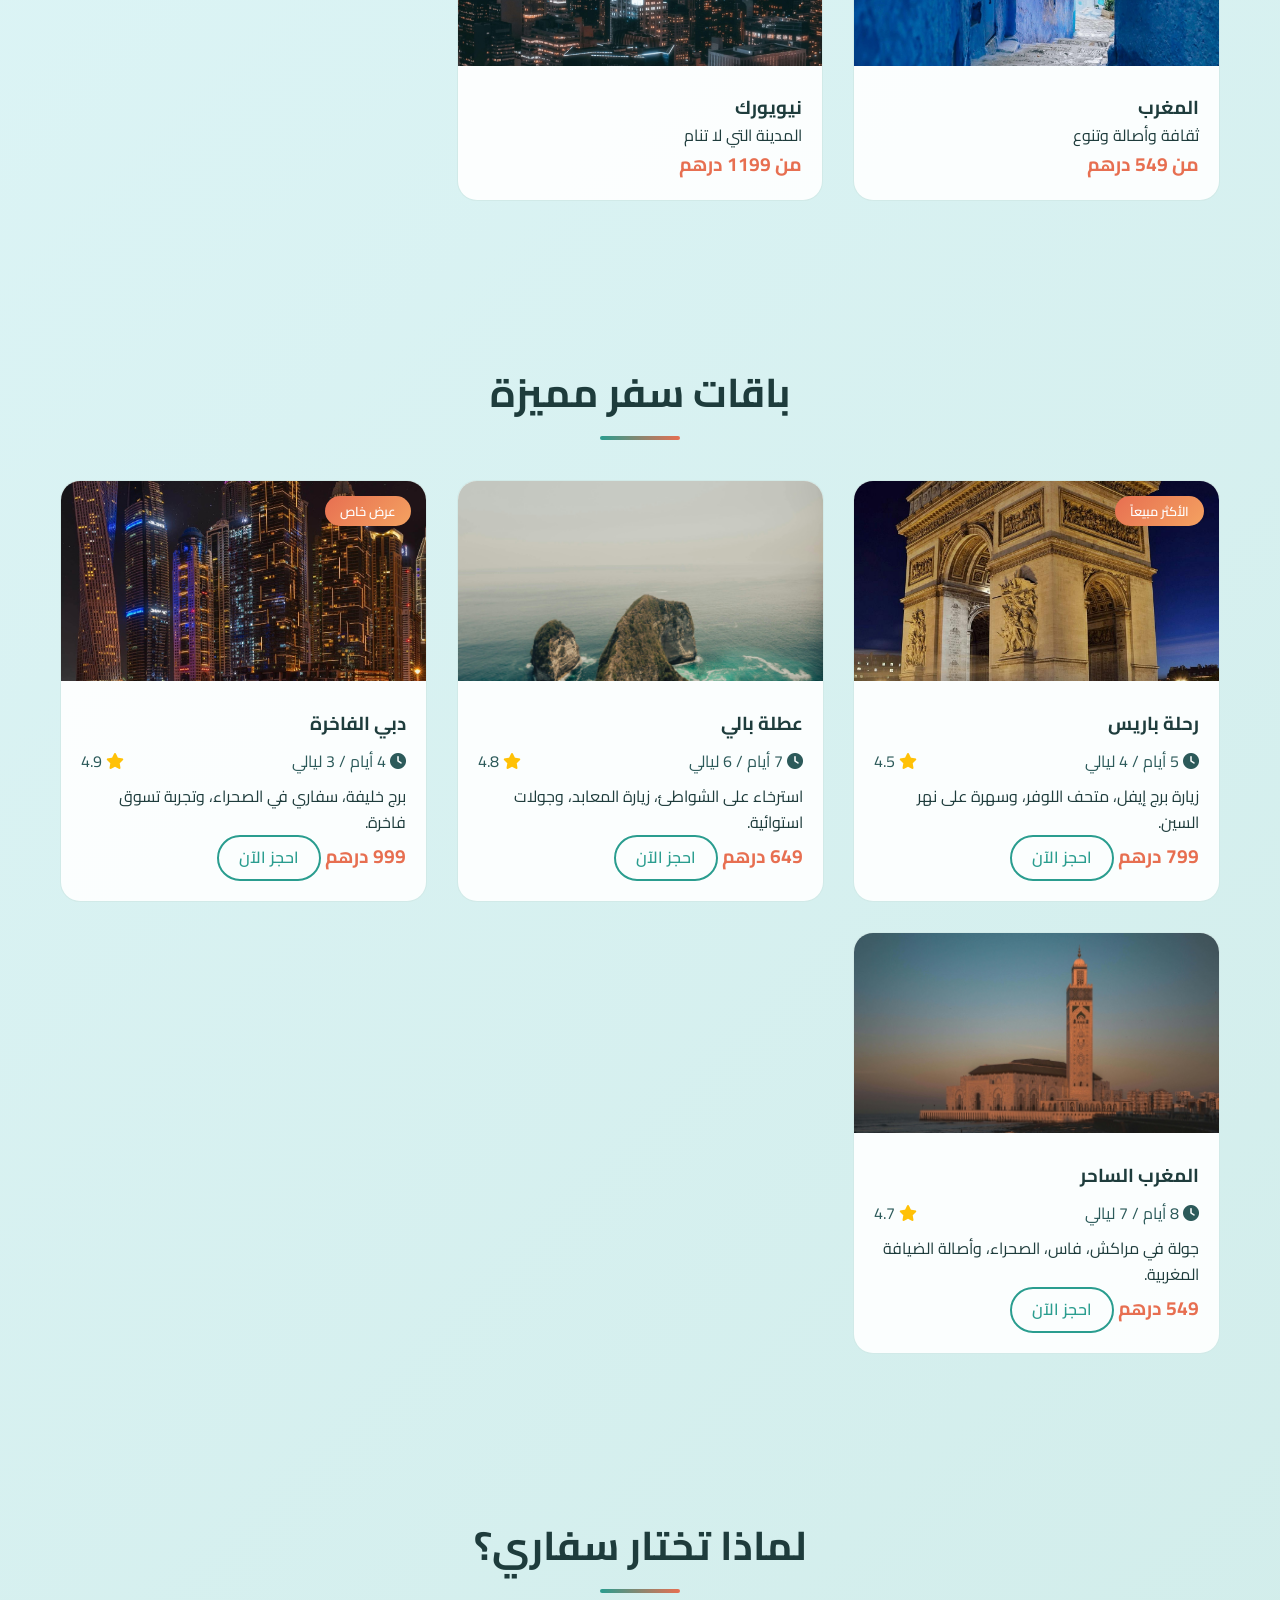
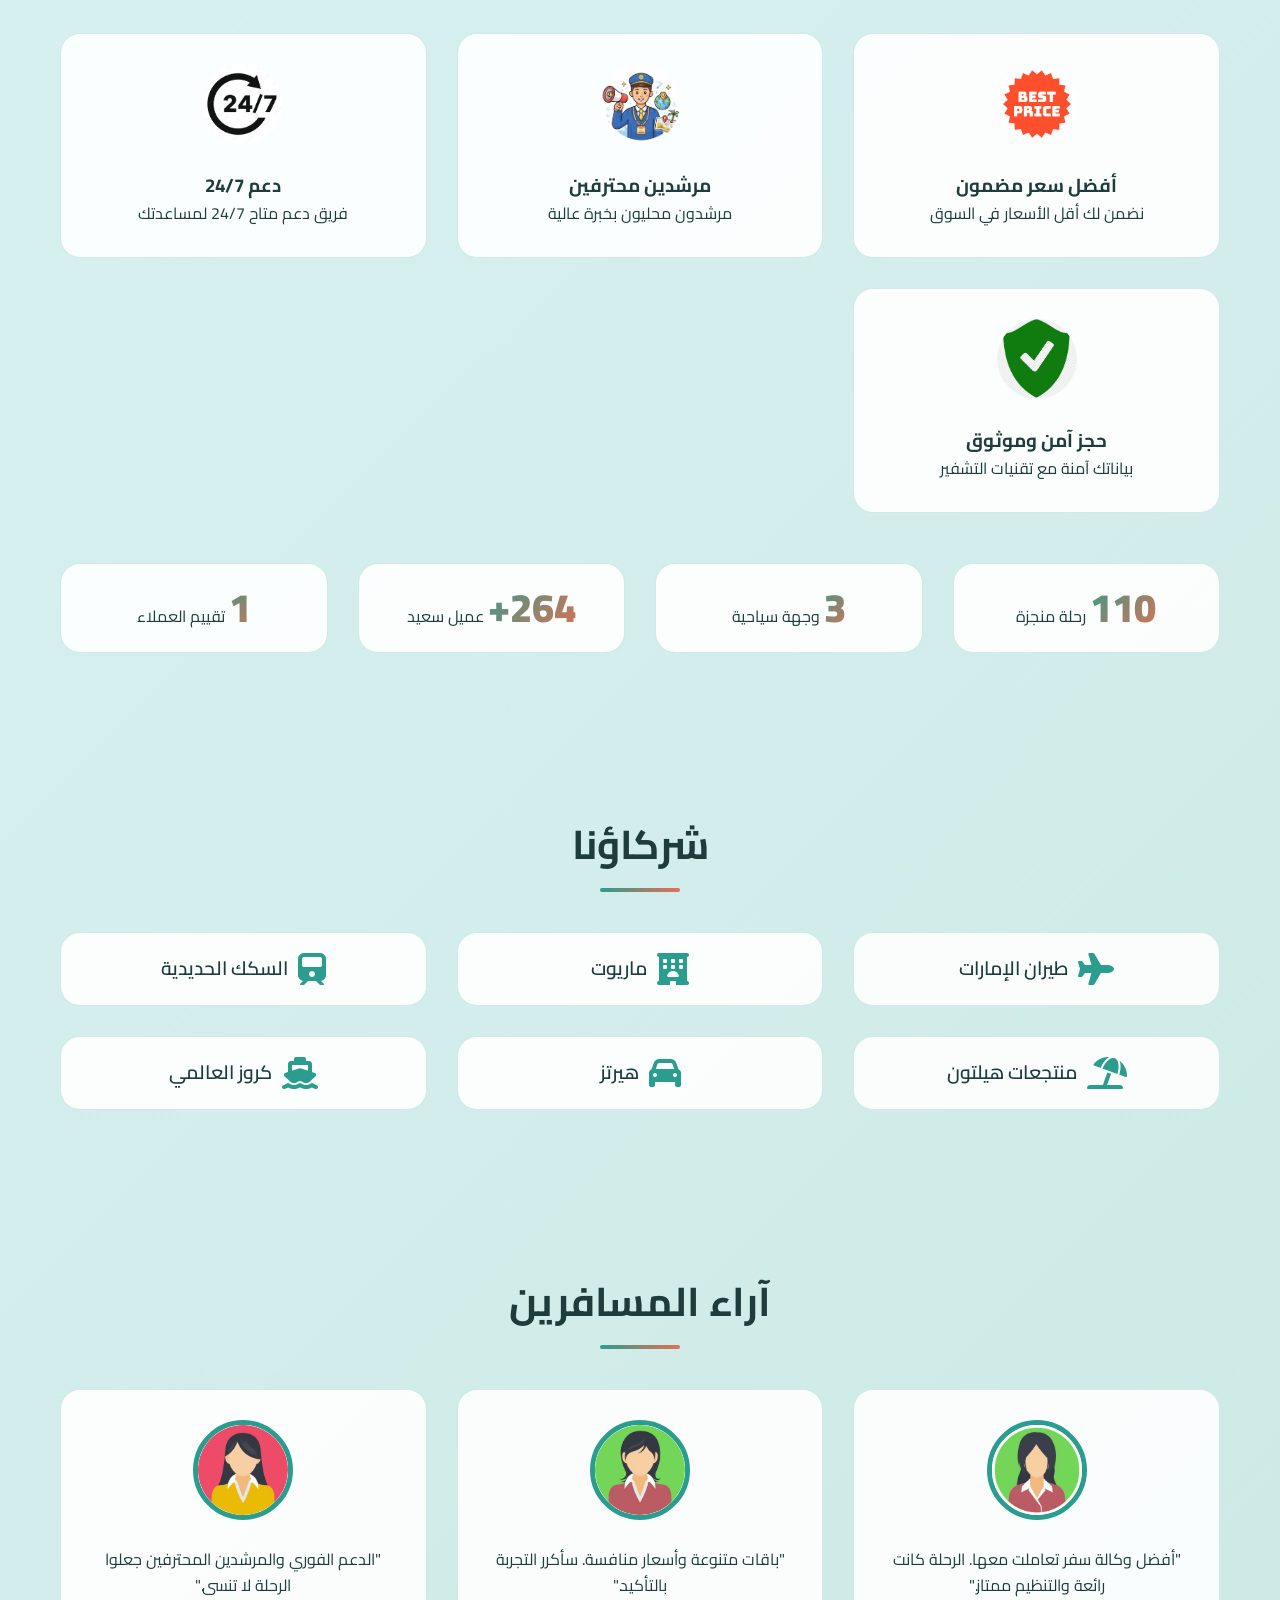
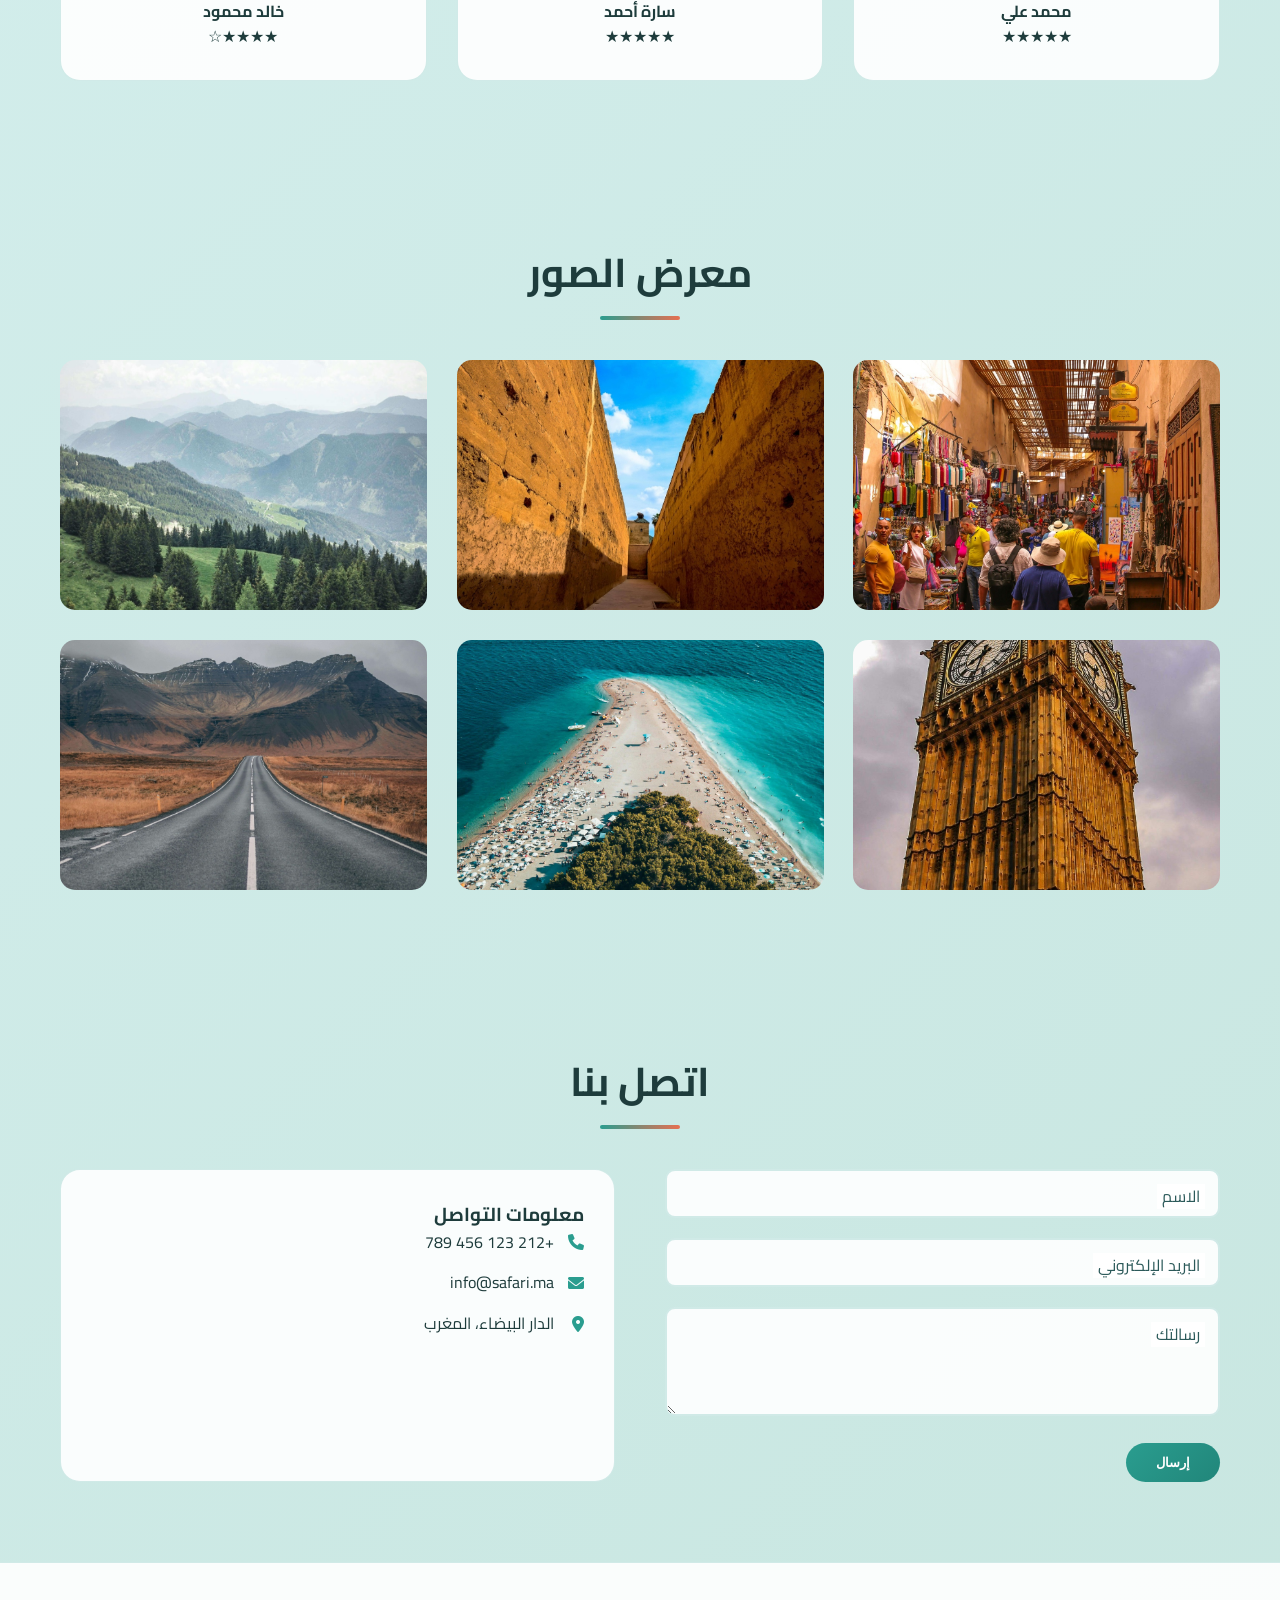
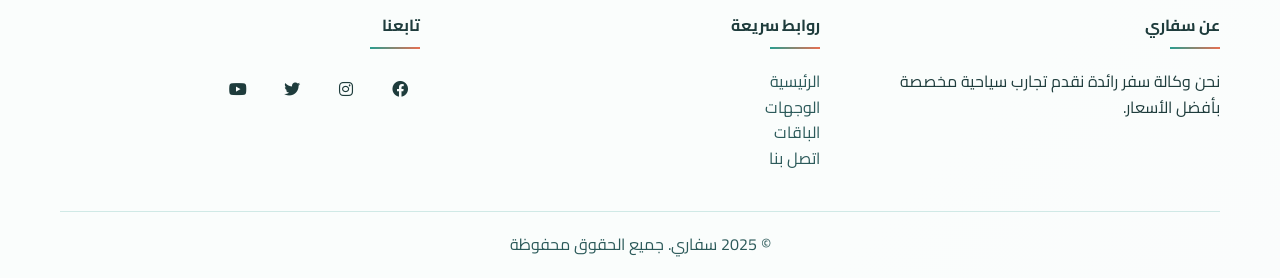
==== commit 2f883485: "Update index.html" ====
--- a/index.html
+++ b/index.html
@@ -4,11 +4,14 @@
   <meta charset="UTF-8">
   <meta name="viewport" content="width=device-width, initial-scale=1.0">
   <title>سفاري | وكالة سفر وحجوزات سياحية</title>
+  <meta name="description" content="سفاري وكالة سفر رائدة تقدم أفضل باقات الرحلات السياحية، عروض حصرية، وتجارب لا تُنسى. احجز الآن واستمتع بمغامرة العمر.">
+  <meta name="keywords" content="وكالة سفر, رحلات, سياحة, باقات سفر, حجوزات فنادق, تذاكر طيران, عروض سياحية">
   <!-- الخطوط والأيقونات -->
   <link href="https://fonts.googleapis.com/css2?family=Cairo:wght@300;400;600;700;900&display=swap" rel="stylesheet">
   <link href="https://unpkg.com/aos@2.3.1/dist/aos.css" rel="stylesheet">
   <link rel="stylesheet" href="https://cdnjs.cloudflare.com/ajax/libs/font-awesome/6.0.0-beta3/css/all.min.css">
   <style>
+    /* ========== RESET & VARIABLES ========== */
     * {
       margin: 0;
       padding: 0;
@@ -20,6 +23,8 @@
       --primary-dark: #21867a;
       --secondary: #e76f51;
       --accent: #f4a261;
+      --dark: #264653;
+      --light: #f8f9fa;
       --bg-dark: #121212;
       --bg-card-dark: #1e1e1e;
       --text-dark: #ffffff;
@@ -33,6 +38,7 @@
       --shadow: 0 10px 30px rgba(0, 0, 0, 0.1);
       --shadow-hover: 0 20px 40px rgba(0, 0, 0, 0.15);
       --transition: all 0.3s ease;
+      --glow: 0 0 20px rgba(42, 157, 143, 0.4);
     }
 
     [data-theme="dark"] {
@@ -80,7 +86,7 @@
       z-index: 2;
     }
 
-    /* Progress Bar */
+    /* ========== PROGRESS BAR ========== */
     .progress-bar {
       position: fixed;
       top: 0;
@@ -90,9 +96,10 @@
       background: linear-gradient(90deg, var(--primary), var(--secondary));
       z-index: 1001;
       transition: width 0.1s;
-    }
-
-    /* Animated Background */
+      box-shadow: 0 0 5px var(--primary);
+    }
+
+    /* ========== ANIMATED BACKGROUND (CIRCLES) ========== */
     .animated-bg {
       position: fixed;
       top: 0;
@@ -110,8 +117,8 @@
       animation: float 15s infinite ease-in-out;
     }
 
-    [data-theme="light"] .animated-bg .circle { background: rgba(42,157,143,0.15); }
-    [data-theme="dark"] .animated-bg .circle { background: rgba(255,255,255,0.05); }
+    [data-theme="light"] .animated-bg .circle { background: rgba(42, 157, 143, 0.15); }
+    [data-theme="dark"] .animated-bg .circle { background: rgba(255, 255, 255, 0.05); }
 
     @keyframes float {
       0% { transform: translateY(0) translateX(0) scale(1); opacity: 0.3; }
@@ -125,122 +132,7 @@
     .circle-4 { width: 400px; height: 400px; bottom: -100px; left: 30%; animation-duration: 30s; animation-delay: -10s; }
     .circle-5 { width: 100px; height: 100px; top: 20%; right: 15%; animation-duration: 12s; animation-delay: -1s; }
 
-    /* Header */
-    header {
-      position: fixed;
-      top: 0;
-      width: 100%;
-      background: var(--bg-card);
-      backdrop-filter: blur(10px);
-      border-bottom: 1px solid var(--border);
-      z-index: 1000;
-      transition: 0.3s;
-    }
-
-    .navbar {
-      display: flex;
-      justify-content: space-between;
-      align-items: center;
-      max-width: 1200px;
-      margin: 0 auto;
-      padding: 0 20px;
-      height: 70px;
-    }
-
-    .logo-text {
-      font-size: 2rem;
-      font-weight: 900;
-      background: linear-gradient(135deg, var(--primary), var(--secondary));
-      -webkit-background-clip: text;
-      background-clip: text;
-      color: transparent;
-    }
-
-    .nav-menu {
-      display: flex;
-      list-style: none;
-      gap: 30px;
-    }
-
-    .nav-menu a {
-      text-decoration: none;
-      color: var(--text);
-      font-weight: 500;
-      transition: 0.3s;
-      position: relative;
-    }
-
-    .nav-menu a::after {
-      content: '';
-      position: absolute;
-      bottom: -5px;
-      left: 0;
-      width: 0;
-      height: 2px;
-      background: linear-gradient(90deg, var(--primary), var(--secondary));
-      transition: width 0.3s;
-    }
-
-    .nav-menu a:hover::after, .nav-menu a.active::after {
-      width: 100%;
-    }
-
-    .nav-actions {
-      display: flex;
-      gap: 12px;
-      align-items: center;
-    }
-
-    .theme-toggle, .lang-switch {
-      background: transparent;
-      border: 2px solid var(--primary);
-      color: var(--text);
-      padding: 0 15px;
-      height: 40px;
-      border-radius: 40px;
-      cursor: pointer;
-      font-weight: 600;
-      transition: 0.3s;
-    }
-
-    .theme-toggle:hover, .lang-switch:hover {
-      background: var(--primary);
-      color: #fff;
-    }
-
-    .book-now-btn {
-      background: linear-gradient(135deg, var(--secondary), #f4a261);
-      color: #fff;
-      padding: 0 20px;
-      height: 40px;
-      border-radius: 40px;
-      text-decoration: none;
-      display: flex;
-      align-items: center;
-      font-weight: 600;
-      transition: 0.3s;
-    }
-
-    .book-now-btn:hover {
-      transform: translateY(-2px);
-      box-shadow: 0 5px 15px rgba(231,111,81,0.4);
-    }
-
-    .hamburger {
-      display: none;
-      flex-direction: column;
-      cursor: pointer;
-    }
-
-    .hamburger span {
-      width: 25px;
-      height: 3px;
-      background: var(--text);
-      margin: 3px 0;
-      transition: 0.3s;
-    }
-
-    /* Floating Buttons */
+    /* ========== FLOATING CONTACT & BACK TO TOP ========== */
     .floating-contact, .back-to-top {
       position: fixed;
       bottom: 30px;
@@ -272,7 +164,7 @@
       background: var(--secondary);
     }
 
-    /* Lightbox */
+    /* ========== LIGHTBOX ========== */
     .lightbox {
       display: none;
       position: fixed;
@@ -290,13 +182,129 @@
       max-width: 90%;
       max-height: 90%;
       border-radius: 15px;
+      box-shadow: 0 0 30px rgba(0,0,0,0.5);
     }
     .lightbox.active { display: flex; }
 
-    /* Hero */
+    /* ========== HEADER ========== */
+    header {
+      position: fixed;
+      top: 0;
+      width: 100%;
+      background: var(--bg-card);
+      backdrop-filter: blur(10px);
+      border-bottom: 1px solid var(--border);
+      z-index: 1000;
+      transition: var(--transition);
+    }
+
+    .navbar {
+      display: flex;
+      justify-content: space-between;
+      align-items: center;
+      max-width: 1200px;
+      margin: 0 auto;
+      padding: 0 20px;
+      height: 70px;
+    }
+
+    .logo-text {
+      font-size: 2rem;
+      font-weight: 900;
+      background: linear-gradient(135deg, var(--primary), var(--secondary));
+      -webkit-background-clip: text;
+      background-clip: text;
+      color: transparent;
+    }
+
+    .nav-menu {
+      display: flex;
+      list-style: none;
+      gap: 30px;
+    }
+
+    .nav-menu a {
+      text-decoration: none;
+      color: var(--text);
+      font-weight: 500;
+      transition: 0.3s;
+      position: relative;
+    }
+
+    .nav-menu a::after {
+      content: '';
+      position: absolute;
+      bottom: -5px;
+      left: 0;
+      width: 0;
+      height: 2px;
+      background: linear-gradient(90deg, var(--primary), var(--secondary));
+      transition: width 0.3s;
+    }
+
+    .nav-menu a:hover::after, .nav-menu a.active::after {
+      width: 100%;
+    }
+
+    .nav-actions {
+      display: flex;
+      gap: 12px;
+      align-items: center;
+    }
+
+    .theme-toggle, .lang-switch {
+      background: transparent;
+      border: 2px solid var(--primary);
+      color: var(--text);
+      padding: 0 15px;
+      height: 40px;
+      border-radius: 40px;
+      cursor: pointer;
+      font-weight: 600;
+      transition: 0.3s;
+    }
+
+    .theme-toggle:hover, .lang-switch:hover {
+      background: var(--primary);
+      color: #fff;
+    }
+
+    .book-now-btn {
+      background: linear-gradient(135deg, var(--secondary), var(--accent));
+      color: #fff;
+      padding: 0 20px;
+      height: 40px;
+      border-radius: 40px;
+      text-decoration: none;
+      display: flex;
+      align-items: center;
+      font-weight: 600;
+      transition: 0.3s;
+    }
+
+    .book-now-btn:hover {
+      transform: translateY(-2px);
+      box-shadow: 0 5px 15px rgba(231,111,81,0.4);
+    }
+
+    .hamburger {
+      display: none;
+      flex-direction: column;
+      cursor: pointer;
+    }
+
+    .hamburger span {
+      width: 25px;
+      height: 3px;
+      background: var(--text);
+      margin: 3px 0;
+      transition: 0.3s;
+    }
+
+    /* ========== HERO ========== */
     .hero {
       min-height: 100vh;
-      background: linear-gradient(rgba(0,0,0,0.6), rgba(0,0,0,0.6)), url('https://picsum.photos/id/104/1920/1080') center/cover no-repeat fixed;
+      background: linear-gradient(rgba(0, 0, 0, 0.6), rgba(0, 0, 0, 0.6)), url('hero-bg.jpg') center/cover no-repeat fixed;
       display: flex;
       align-items: center;
       justify-content: center;
@@ -304,10 +312,19 @@
       color: #fff;
       padding: 120px 15px 60px;
     }
-    .hero h1 { font-size: 3.5rem; margin-bottom: 15px; font-weight: 900; }
-    .hero p { font-size: 1.2rem; margin-bottom: 30px; }
-
-    /* Search Bar */
+
+    .hero h1 {
+      font-size: 3.5rem;
+      margin-bottom: 15px;
+      font-weight: 900;
+    }
+
+    .hero p {
+      font-size: 1.2rem;
+      margin-bottom: 30px;
+    }
+
+    /* ========== SEARCH BAR (MODERN) ========== */
     .search-bar {
       background: rgba(255,255,255,0.15);
       backdrop-filter: blur(20px);
@@ -320,7 +337,14 @@
       max-width: 800px;
       margin: 0 auto 30px;
       border: 1px solid rgba(255,255,255,0.3);
-    }
+      transition: 0.3s;
+    }
+
+    .search-bar:hover {
+      background: rgba(255,255,255,0.25);
+      box-shadow: 0 10px 30px rgba(0,0,0,0.2);
+    }
+
     .search-group {
       display: flex;
       align-items: center;
@@ -331,14 +355,23 @@
       flex: 1;
       min-width: 180px;
     }
-    .search-group i { color: var(--primary); }
+
+    .search-group i {
+      color: var(--primary);
+    }
+
     .search-input {
       background: transparent;
       border: none;
       color: #fff;
       width: 100%;
-    }
-    .search-input::placeholder { color: rgba(255,255,255,0.8); }
+      font-size: 1rem;
+    }
+
+    .search-input::placeholder {
+      color: rgba(255,255,255,0.8);
+    }
+
     .search-btn {
       background: linear-gradient(135deg, var(--primary), var(--primary-dark));
       border: none;
@@ -347,13 +380,18 @@
       color: #fff;
       font-weight: 700;
       cursor: pointer;
+      transition: 0.3s;
       display: flex;
       align-items: center;
       gap: 8px;
     }
-    .search-btn:hover { transform: translateY(-2px); }
-
-    /* Sections */
+
+    .search-btn:hover {
+      transform: translateY(-2px);
+      box-shadow: 0 5px 15px rgba(0,0,0,0.2);
+    }
+
+    /* ========== SECTION TITLE ========== */
     .section-title {
       font-size: 2.5rem;
       margin-bottom: 40px;
@@ -361,6 +399,7 @@
       position: relative;
       padding-bottom: 15px;
     }
+
     .section-title::after {
       content: '';
       position: absolute;
@@ -373,54 +412,77 @@
       border-radius: 2px;
     }
 
+    /* ========== SECTIONS ========== */
     .destinations, .packages, .why-us, .testimonials, .gallery, .partners, .contact {
       padding: 80px 0;
     }
 
-    /* Grids */
+    /* ========== GRIDS ========== */
     .destinations-grid, .packages-grid, .testimonials-grid, .features-grid, .partners-grid, .gallery-grid {
       display: grid;
       grid-template-columns: repeat(auto-fit, minmax(280px, 1fr));
       gap: 30px;
     }
 
-    /* Cards */
+    /* ========== CARDS ========== */
     .destination-card, .package-card, .feature, .partner-logo, .testimonial-card, .contact-info {
       background: var(--bg-card);
       border-radius: 20px;
       overflow: hidden;
-      transition: 0.3s;
+      transition: var(--transition);
       border: 1px solid var(--border);
     }
+
     .destination-card:hover, .package-card:hover {
       transform: translateY(-10px);
-      box-shadow: var(--shadow-hover);
-    }
+      box-shadow: var(--shadow-hover), var(--glow);
+    }
+
     .destination-card img, .package-card img {
       width: 100%;
       height: 200px;
       object-fit: cover;
-    }
-    .card-content, .package-info { padding: 20px; }
-    .card-price, .price { color: var(--secondary); font-weight: 700; font-size: 1.2rem; }
+      transition: transform 0.5s;
+    }
+
+    .destination-card:hover img, .package-card:hover img {
+      transform: scale(1.05);
+    }
+
+    .card-content, .package-info {
+      padding: 20px;
+    }
+
+    .card-price, .price {
+      color: var(--secondary);
+      font-weight: 700;
+      font-size: 1.2rem;
+    }
+
     .package-badge {
       position: absolute;
       top: 15px;
       right: 15px;
-      background: linear-gradient(135deg, var(--secondary), #f4a261);
+      background: linear-gradient(135deg, var(--secondary), var(--accent));
       color: #fff;
       padding: 5px 15px;
       border-radius: 30px;
       font-size: 0.8rem;
+      font-weight: 600;
       z-index: 1;
     }
+
     .package-meta {
       display: flex;
       justify-content: space-between;
       margin: 10px 0;
       color: var(--text-muted);
     }
-    .rating i { color: #ffc107; }
+
+    .rating i {
+      color: #ffc107;
+    }
+
     .btn-secondary {
       background: transparent;
       color: var(--primary);
@@ -432,10 +494,12 @@
       transition: 0.3s;
       display: inline-block;
     }
+
     .btn-secondary:hover {
       background: var(--primary);
       color: #fff;
     }
+
     .btn-primary {
       background: linear-gradient(135deg, var(--primary), var(--primary-dark));
       color: #fff;
@@ -445,19 +509,30 @@
       font-weight: 700;
       border: none;
       cursor: pointer;
+      transition: 0.3s;
       display: inline-block;
-      transition: 0.3s;
-    }
+    }
+
     .btn-primary:hover {
       transform: translateY(-3px);
       box-shadow: 0 8px 20px rgba(42,157,143,0.4);
     }
 
-    /* Features */
-    .feature { text-align: center; padding: 30px; }
-    .feature img { width: 80px; margin-bottom: 20px; border-radius: 50%; }
-
-    /* Stats */
+    /* ========== FEATURES ========== */
+    .feature {
+      text-align: center;
+      padding: 30px;
+    }
+
+    .feature img {
+      width: 80px;
+      height: 80px;
+      margin-bottom: 20px;
+      border-radius: 50%;
+      object-fit: cover;
+    }
+
+    /* ========== STATS ========== */
     .stats-container {
       display: flex;
       justify-content: space-around;
@@ -465,6 +540,7 @@
       gap: 30px;
       margin-top: 50px;
     }
+
     .stat-item {
       background: var(--bg-card);
       padding: 20px;
@@ -472,7 +548,14 @@
       text-align: center;
       flex: 1 1 200px;
       border: 1px solid var(--border);
-    }
+      transition: 0.3s;
+    }
+
+    .stat-item:hover {
+      transform: translateY(-5px);
+      box-shadow: var(--glow);
+    }
+
     .stat-number {
       font-size: 2.5rem;
       font-weight: 900;
@@ -480,9 +563,10 @@
       -webkit-background-clip: text;
       background-clip: text;
       color: transparent;
-    }
-
-    /* Partners */
+      line-height: 1.2;
+    }
+
+    /* ========== PARTNERS ========== */
     .partner-logo {
       display: flex;
       align-items: center;
@@ -492,13 +576,18 @@
       font-size: 1.2rem;
       font-weight: 600;
     }
-    .partner-logo i { font-size: 2rem; color: var(--primary); }
-
-    /* Testimonials */
+
+    .partner-logo i {
+      font-size: 2rem;
+      color: var(--primary);
+    }
+
+    /* ========== TESTIMONIALS ========== */
     .testimonial-card {
       text-align: center;
       padding: 30px;
     }
+
     .testimonial-card img {
       width: 100px;
       height: 100px;
@@ -508,7 +597,7 @@
       border: 5px solid var(--primary);
     }
 
-    /* Gallery */
+    /* ========== GALLERY ========== */
     .gallery-grid img {
       width: 100%;
       height: 250px;
@@ -517,21 +606,24 @@
       transition: 0.3s;
       cursor: pointer;
     }
+
     .gallery-grid img:hover {
       transform: scale(1.05);
-      box-shadow: var(--shadow);
-    }
-
-    /* Contact */
+      box-shadow: var(--glow);
+    }
+
+    /* ========== CONTACT ========== */
     .contact-wrapper {
       display: grid;
       grid-template-columns: 1fr 1fr;
       gap: 50px;
     }
+
     .form-group {
       position: relative;
       margin-bottom: 20px;
     }
+
     .form-group input, .form-group textarea {
       width: 100%;
       padding: 15px;
@@ -539,7 +631,15 @@
       border-radius: 10px;
       background: var(--bg-card);
       color: var(--text);
-    }
+      transition: 0.3s;
+    }
+
+    .form-group input:focus, .form-group textarea:focus {
+      border-color: var(--primary);
+      outline: none;
+      box-shadow: 0 0 10px rgba(42,157,143,0.2);
+    }
+
     .form-group label {
       position: absolute;
       top: 15px;
@@ -550,6 +650,7 @@
       background: var(--bg-card);
       padding: 0 5px;
     }
+
     .form-group input:focus ~ label,
     .form-group textarea:focus ~ label,
     .form-group input:not(:placeholder-shown) ~ label {
@@ -558,27 +659,43 @@
       font-size: 0.8rem;
       color: var(--primary);
     }
-    .contact-info { padding: 30px; }
-    .contact-info p { margin-bottom: 15px; display: flex; align-items: center; gap: 10px; }
-    .contact-info i { width: 20px; color: var(--primary); }
-
-    /* Footer */
+
+    .contact-info {
+      padding: 30px;
+    }
+
+    .contact-info p {
+      margin-bottom: 15px;
+      display: flex;
+      align-items: center;
+      gap: 10px;
+    }
+
+    .contact-info i {
+      width: 20px;
+      color: var(--primary);
+    }
+
+    /* ========== FOOTER ========== */
     footer {
       background: var(--bg-card);
       padding: 50px 0 20px;
       border-top: 1px solid var(--border);
     }
+
     .footer-content {
       display: grid;
       grid-template-columns: repeat(auto-fit, minmax(200px, 1fr));
       gap: 40px;
       margin-bottom: 40px;
     }
+
     .footer-section h4 {
       margin-bottom: 20px;
       position: relative;
       padding-bottom: 10px;
     }
+
     .footer-section h4::after {
       content: '';
       position: absolute;
@@ -588,13 +705,21 @@
       height: 2px;
       background: linear-gradient(90deg, var(--primary), var(--secondary));
     }
-    .footer-section ul { list-style: none; }
+
+    .footer-section ul {
+      list-style: none;
+    }
+
     .footer-section a {
       color: var(--text-muted);
       text-decoration: none;
       transition: 0.3s;
     }
-    .footer-section a:hover { color: var(--primary); }
+
+    .footer-section a:hover {
+      color: var(--primary);
+    }
+
     .social-icons a {
       display: inline-flex;
       width: 40px;
@@ -607,11 +732,13 @@
       margin-left: 10px;
       transition: 0.3s;
     }
+
     .social-icons a:hover {
       background: var(--primary);
       transform: translateY(-5px);
       color: #fff;
     }
+
     .copyright {
       text-align: center;
       padding-top: 20px;
@@ -619,9 +746,12 @@
       color: var(--text-muted);
     }
 
-    /* Responsive */
+    /* ========== RESPONSIVE ========== */
     @media (max-width: 768px) {
-      .hamburger { display: flex; }
+      .hamburger {
+        display: flex;
+      }
+
       .nav-menu {
         position: fixed;
         top: 70px;
@@ -632,15 +762,49 @@
         flex-direction: column;
         align-items: center;
         padding-top: 40px;
-        transition: 0.3s;
+        transition: right 0.3s;
         border-left: 1px solid var(--border);
       }
-      .nav-menu.active { right: 0; }
-      .hero h1 { font-size: 2.2rem; }
-      .search-bar { flex-direction: column; border-radius: 30px; }
-      .search-group { width: 100%; }
-      .search-btn { width: 100%; justify-content: center; }
-      .contact-wrapper { grid-template-columns: 1fr; }
+
+      .nav-menu.active {
+        right: 0;
+      }
+
+      .hero h1 {
+        font-size: 2.2rem;
+      }
+
+      .search-bar {
+        flex-direction: column;
+        border-radius: 30px;
+      }
+
+      .search-group {
+        width: 100%;
+      }
+
+      .search-btn {
+        width: 100%;
+        justify-content: center;
+      }
+
+      .contact-wrapper {
+        grid-template-columns: 1fr;
+      }
+    }
+
+    @media (max-width: 480px) {
+      .hero h1 {
+        font-size: 1.8rem;
+      }
+
+      .logo-text {
+        font-size: 1.5rem;
+      }
+
+      .nav-actions .book-now-btn {
+        display: none;
+      }
     }
   </style>
 </head>
@@ -656,7 +820,9 @@
 
   <header>
     <nav class="navbar">
-      <div class="logo"><span class="logo-text">سفاري</span></div>
+      <div class="logo">
+        <span class="logo-text">سفاري</span>
+      </div>
       <ul class="nav-menu">
         <li><a href="#home" class="nav-link active" data-i18n="home">الرئيسية</a></li>
         <li><a href="#destinations" class="nav-link" data-i18n="destinations">الوجهات</a></li>
@@ -668,119 +834,299 @@
         <button class="lang-switch" id="langToggle">EN</button>
         <a href="booking.html" class="book-now-btn" data-i18n="book">احجز الآن</a>
       </div>
-      <div class="hamburger"><span></span><span></span><span></span></div>
+      <div class="hamburger">
+        <span></span><span></span><span></span>
+      </div>
     </nav>
   </header>
 
-  <div class="floating-contact" id="floatingContact"><i class="fas fa-headset"></i></div>
-  <div class="lightbox" id="lightbox"><img id="lightboxImg" src="" alt=""></div>
+  <div class="floating-contact" id="floatingContact">
+    <i class="fas fa-headset"></i>
+  </div>
+  <div class="lightbox" id="lightbox">
+    <img id="lightboxImg" src="" alt="">
+  </div>
   <button class="back-to-top" id="backToTop">↑</button>
 
   <main>
+    <!-- HERO SECTION -->
     <section id="home" class="hero">
       <div class="hero-content" data-aos="fade-up">
         <h1 data-i18n="hero_title">اكتشف جمال العالم مع سفاري</h1>
         <p data-i18n="hero_desc">رحلات مخصصة، عروض حصرية، وتجارب لا تُنسى. احجز الآن وانطلق في مغامرتك القادمة.</p>
         <div class="search-bar" data-aos="fade-up" data-aos-delay="200">
-          <div class="search-group"><i class="fas fa-map-marker-alt"></i><input type="text" placeholder="إلى أين تذهب؟" class="search-input" data-i18n-placeholder="search_placeholder"></div>
-          <div class="search-group"><i class="fas fa-calendar-alt"></i><input type="date" class="search-input" value="2025-06-01"></div>
-          <div class="search-group"><i class="fas fa-users"></i><select class="search-input"><option value="1" data-i18n="traveler1">1 مسافر</option><option value="2" selected data-i18n="traveler2">2 مسافر</option><option value="3" data-i18n="traveler3">3 مسافر</option><option value="4" data-i18n="traveler4">4 مسافر</option><option value="5" data-i18n="traveler5">5+ مسافر</option></select></div>
+          <div class="search-group">
+            <i class="fas fa-map-marker-alt"></i>
+            <input type="text" placeholder="إلى أين تذهب؟" class="search-input" data-i18n-placeholder="search_placeholder">
+          </div>
+          <div class="search-group">
+            <i class="fas fa-calendar-alt"></i>
+            <input type="date" class="search-input" value="2025-06-01">
+          </div>
+          <div class="search-group">
+            <i class="fas fa-users"></i>
+            <select class="search-input">
+              <option value="1" data-i18n="traveler1">1 مسافر</option>
+              <option value="2" selected data-i18n="traveler2">2 مسافر</option>
+              <option value="3" data-i18n="traveler3">3 مسافر</option>
+              <option value="4" data-i18n="traveler4">4 مسافر</option>
+              <option value="5" data-i18n="traveler5">5+ مسافر</option>
+            </select>
+          </div>
           <button class="search-btn" data-i18n="search"><i class="fas fa-search"></i> بحث</button>
         </div>
         <a href="#packages" class="btn-primary" data-i18n="hero_btn">استكشف الباقات</a>
       </div>
     </section>
 
+    <!-- DESTINATIONS SECTION -->
     <section id="destinations" class="destinations">
       <div class="container">
         <h2 class="section-title" data-aos="fade-up" data-i18n="destinations_title">وجهات سياحية مميزة</h2>
         <div class="destinations-grid">
-          <div class="destination-card" data-aos="zoom-in"><img src="https://picsum.photos/id/20/400/300" alt="باريس"><div class="card-content"><h3>باريس</h3><p data-i18n="paris_desc">مدينة النور والرومانسية</p><span class="card-price"><span data-i18n="from">من</span> 799 <span class="currency">درهم</span></span></div></div>
-          <div class="destination-card" data-aos="zoom-in" data-aos-delay="100"><img src="https://picsum.photos/id/30/400/300" alt="بالي"><div class="card-content"><h3>بالي</h3><p data-i18n="bali_desc">جنة استوائية ساحرة</p><span class="card-price"><span data-i18n="from">من</span> 649 <span class="currency">درهم</span></span></div></div>
-          <div class="destination-card" data-aos="zoom-in" data-aos-delay="200"><img src="https://picsum.photos/id/10/400/300" alt="دبي"><div class="card-content"><h3>دبي</h3><p data-i18n="dubai_desc">مدينة المستقبل والتسوق</p><span class="card-price"><span data-i18n="from">من</span> 999 <span class="currency">درهم</span></span></div></div>
-          <div class="destination-card" data-aos="zoom-in" data-aos-delay="300"><img src="https://picsum.photos/id/106/400/300" alt="المغرب"><div class="card-content"><h3>المغرب</h3><p data-i18n="morocco_desc">ثقافة وأصالة وتنوع</p><span class="card-price"><span data-i18n="from">من</span> 549 <span class="currency">درهم</span></span></div></div>
-          <div class="destination-card" data-aos="zoom-in" data-aos-delay="400"><img src="https://picsum.photos/id/42/400/300" alt="نيويورك"><div class="card-content"><h3>نيويورك</h3><p data-i18n="ny_desc">المدينة التي لا تنام</p><span class="card-price"><span data-i18n="from">من</span> 1199 <span class="currency">درهم</span></span></div></div>
+          <div class="destination-card" data-aos="zoom-in" data-aos-delay="100">
+            <img src="paris.jpg" alt="باريس" width="300" height="200" loading="lazy">
+            <div class="card-content">
+              <h3>باريس</h3>
+              <p data-i18n="paris_desc">مدينة النور والرومانسية</p>
+              <span class="card-price"><span data-i18n="from">من</span> 799 <span class="currency">درهم</span></span>
+            </div>
+          </div>
+          <div class="destination-card" data-aos="zoom-in" data-aos-delay="200">
+            <img src="bali.jpg" alt="بالي" width="300" height="200" loading="lazy">
+            <div class="card-content">
+              <h3>بالي</h3>
+              <p data-i18n="bali_desc">جنة استوائية ساحرة</p>
+              <span class="card-price"><span data-i18n="from">من</span> 649 <span class="currency">درهم</span></span>
+            </div>
+          </div>
+          <div class="destination-card" data-aos="zoom-in" data-aos-delay="300">
+            <img src="dubai.jpg" alt="دبي" width="300" height="200" loading="lazy">
+            <div class="card-content">
+              <h3>دبي</h3>
+              <p data-i18n="dubai_desc">مدينة المستقبل والتسوق</p>
+              <span class="card-price"><span data-i18n="from">من</span> 999 <span class="currency">درهم</span></span>
+            </div>
+          </div>
+          <div class="destination-card" data-aos="zoom-in" data-aos-delay="400">
+            <img src="morocco.jpg" alt="المغرب" width="300" height="200" loading="lazy">
+            <div class="card-content">
+              <h3>المغرب</h3>
+              <p data-i18n="morocco_desc">ثقافة وأصالة وتنوع</p>
+              <span class="card-price"><span data-i18n="from">من</span> 549 <span class="currency">درهم</span></span>
+            </div>
+          </div>
+          <div class="destination-card" data-aos="zoom-in" data-aos-delay="500">
+            <img src="newyork.jpg" alt="نيويورك" width="300" height="200" loading="lazy">
+            <div class="card-content">
+              <h3>نيويورك</h3>
+              <p data-i18n="ny_desc">المدينة التي لا تنام</p>
+              <span class="card-price"><span data-i18n="from">من</span> 1199 <span class="currency">درهم</span></span>
+            </div>
+          </div>
         </div>
       </div>
     </section>
 
+    <!-- PACKAGES SECTION (with translated titles) -->
     <section id="packages" class="packages">
       <div class="container">
         <h2 class="section-title" data-aos="fade-up" data-i18n="packages_title">باقات سفر مميزة</h2>
         <div class="packages-grid">
-          <div class="package-card" data-aos="flip-right"><img src="https://picsum.photos/id/20/400/300"><span class="package-badge" data-i18n="best_seller">الأكثر مبيعاً</span><div class="package-info"><h3 data-i18n="package_paris_title">رحلة باريس</h3><div class="package-meta"><span><i class="fas fa-clock"></i> <span data-i18n="duration_paris">5 أيام / 4 ليالي</span></span><span class="rating"><i class="fas fa-star"></i> 4.5</span></div><p class="package-desc" data-i18n="paris_package_desc">زيارة برج إيفل، متحف اللوفر، وسهرة على نهر السين.</p><div class="package-footer"><span class="price">799 <span class="currency">درهم</span></span><a href="booking.html?id=paris" class="btn-secondary" data-i18n="book_now">احجز الآن</a></div></div></div>
-          <div class="package-card" data-aos="flip-right" data-aos-delay="100"><img src="https://picsum.photos/id/30/400/300"><div class="package-info"><h3 data-i18n="package_bali_title">عطلة بالي</h3><div class="package-meta"><span><i class="fas fa-clock"></i> <span data-i18n="duration_bali">7 أيام / 6 ليالي</span></span><span class="rating"><i class="fas fa-star"></i> 4.8</span></div><p class="package-desc" data-i18n="bali_package_desc">استرخاء على الشواطئ، زيارة المعابد، وجولات استوائية.</p><div class="package-footer"><span class="price">649 <span class="currency">درهم</span></span><a href="booking.html?id=bali" class="btn-secondary" data-i18n="book_now">احجز الآن</a></div></div></div>
-          <div class="package-card" data-aos="flip-right" data-aos-delay="200"><img src="https://picsum.photos/id/10/400/300"><span class="package-badge" data-i18n="special_offer">عرض خاص</span><div class="package-info"><h3 data-i18n="package_dubai_title">دبي الفاخرة</h3><div class="package-meta"><span><i class="fas fa-clock"></i> <span data-i18n="duration_dubai">4 أيام / 3 ليالي</span></span><span class="rating"><i class="fas fa-star"></i> 4.9</span></div><p class="package-desc" data-i18n="dubai_package_desc">برج خليفة، سفاري في الصحراء، وتجربة تسوق فاخرة.</p><div class="package-footer"><span class="price">999 <span class="currency">درهم</span></span><a href="booking.html?id=dubai" class="btn-secondary" data-i18n="book_now">احجز الآن</a></div></div></div>
-          <div class="package-card" data-aos="flip-right" data-aos-delay="300"><img src="https://picsum.photos/id/106/400/300"><div class="package-info"><h3 data-i18n="package_morocco_title">المغرب الساحر</h3><div class="package-meta"><span><i class="fas fa-clock"></i> <span data-i18n="duration_morocco">8 أيام / 7 ليالي</span></span><span class="rating"><i class="fas fa-star"></i> 4.7</span></div><p class="package-desc" data-i18n="morocco_package_desc">جولة في مراكش، فاس، الصحراء، وأصالة الضيافة المغربية.</p><div class="package-footer"><span class="price">549 <span class="currency">درهم</span></span><a href="booking.html?id=morocco" class="btn-secondary" data-i18n="book_now">احجز الآن</a></div></div></div>
+          <div class="package-card" data-aos="flip-right">
+            <img src="package-paris.jpg" alt="باريس" width="300" height="200" loading="lazy">
+            <span class="package-badge" data-i18n="best_seller">الأكثر مبيعاً</span>
+            <div class="package-info">
+              <h3 data-i18n="package_paris_title">رحلة باريس</h3>
+              <div class="package-meta">
+                <span><i class="fas fa-clock"></i> <span data-i18n="duration_paris">5 أيام / 4 ليالي</span></span>
+                <span class="rating"><i class="fas fa-star"></i> 4.5</span>
+              </div>
+              <p class="package-desc" data-i18n="paris_package_desc">زيارة برج إيفل، متحف اللوفر، وسهرة على نهر السين.</p>
+              <div class="package-footer">
+                <span class="price">799 <span class="currency">درهم</span></span>
+                <a href="booking.html?id=paris" class="btn-secondary" data-i18n="book_now">احجز الآن</a>
+              </div>
+            </div>
+          </div>
+          <div class="package-card" data-aos="flip-right" data-aos-delay="100">
+            <img src="package-bali.jpg" alt="بالي" width="300" height="200" loading="lazy">
+            <div class="package-info">
+              <h3 data-i18n="package_bali_title">عطلة بالي</h3>
+              <div class="package-meta">
+                <span><i class="fas fa-clock"></i> <span data-i18n="duration_bali">7 أيام / 6 ليالي</span></span>
+                <span class="rating"><i class="fas fa-star"></i> 4.8</span>
+              </div>
+              <p class="package-desc" data-i18n="bali_package_desc">استرخاء على الشواطئ، زيارة المعابد، وجولات استوائية.</p>
+              <div class="package-footer">
+                <span class="price">649 <span class="currency">درهم</span></span>
+                <a href="booking.html?id=bali" class="btn-secondary" data-i18n="book_now">احجز الآن</a>
+              </div>
+            </div>
+          </div>
+          <div class="package-card" data-aos="flip-right" data-aos-delay="200">
+            <img src="package-dubai.jpg" alt="دبي" width="300" height="200" loading="lazy">
+            <span class="package-badge" data-i18n="special_offer">عرض خاص</span>
+            <div class="package-info">
+              <h3 data-i18n="package_dubai_title">دبي الفاخرة</h3>
+              <div class="package-meta">
+                <span><i class="fas fa-clock"></i> <span data-i18n="duration_dubai">4 أيام / 3 ليالي</span></span>
+                <span class="rating"><i class="fas fa-star"></i> 4.9</span>
+              </div>
+              <p class="package-desc" data-i18n="dubai_package_desc">برج خليفة، سفاري في الصحراء، وتجربة تسوق فاخرة.</p>
+              <div class="package-footer">
+                <span class="price">999 <span class="currency">درهم</span></span>
+                <a href="booking.html?id=dubai" class="btn-secondary" data-i18n="book_now">احجز الآن</a>
+              </div>
+            </div>
+          </div>
+          <div class="package-card" data-aos="flip-right" data-aos-delay="300">
+            <img src="package-morocco.jpg" alt="المغرب" width="300" height="200" loading="lazy">
+            <div class="package-info">
+              <h3 data-i18n="package_morocco_title">المغرب الساحر</h3>
+              <div class="package-meta">
+                <span><i class="fas fa-clock"></i> <span data-i18n="duration_morocco">8 أيام / 7 ليالي</span></span>
+                <span class="rating"><i class="fas fa-star"></i> 4.7</span>
+              </div>
+              <p class="package-desc" data-i18n="morocco_package_desc">جولة في مراكش، فاس، الصحراء، وأصالة الضيافة المغربية.</p>
+              <div class="package-footer">
+                <span class="price">549 <span class="currency">درهم</span></span>
+                <a href="booking.html?id=morocco" class="btn-secondary" data-i18n="book_now">احجز الآن</a>
+              </div>
+            </div>
+          </div>
         </div>
       </div>
     </section>
 
+    <!-- WHY US SECTION -->
     <section class="why-us">
       <div class="container">
         <h2 class="section-title" data-aos="fade-up" data-i18n="why_title">لماذا تختار سفاري؟</h2>
         <div class="features-grid">
-          <div class="feature" data-aos="fade-up"><img src="https://picsum.photos/id/26/100/100"><h3 data-i18n="why_price">أفضل سعر مضمون</h3><p data-i18n="why_price_desc">نضمن لك أقل الأسعار في السوق</p></div>
-          <div class="feature" data-aos="fade-up" data-aos-delay="100"><img src="https://picsum.photos/id/29/100/100"><h3 data-i18n="why_guides">مرشدين محترفين</h3><p data-i18n="why_guides_desc">مرشدون محليون بخبرة عالية</p></div>
-          <div class="feature" data-aos="fade-up" data-aos-delay="200"><img src="https://picsum.photos/id/24/100/100"><h3 data-i18n="why_support">دعم 24/7</h3><p data-i18n="why_support_desc">فريق دعم متاح 24/7 لمساعدتك</p></div>
-          <div class="feature" data-aos="fade-up" data-aos-delay="300"><img src="https://picsum.photos/id/28/100/100"><h3 data-i18n="why_secure">حجز آمن وموثوق</h3><p data-i18n="why_secure_desc">بياناتك آمنة مع تقنيات التشفير</p></div>
+          <div class="feature" data-aos="fade-up" data-aos-delay="100">
+            <img src="why1.jpg" alt="أفضل سعر" width="80" height="80" loading="lazy">
+            <h3 data-i18n="why_price">أفضل سعر مضمون</h3>
+            <p data-i18n="why_price_desc">نضمن لك أقل الأسعار في السوق</p>
+          </div>
+          <div class="feature" data-aos="fade-up" data-aos-delay="200">
+            <img src="why2.jpg" alt="مرشدين" width="80" height="80" loading="lazy">
+            <h3 data-i18n="why_guides">مرشدين محترفين</h3>
+            <p data-i18n="why_guides_desc">مرشدون محليون بخبرة عالية</p>
+          </div>
+          <div class="feature" data-aos="fade-up" data-aos-delay="300">
+            <img src="why3.jpg" alt="دعم" width="80" height="80" loading="lazy">
+            <h3 data-i18n="why_support">دعم 24/7</h3>
+            <p data-i18n="why_support_desc">فريق دعم متاح 24/7 لمساعدتك</p>
+          </div>
+          <div class="feature" data-aos="fade-up" data-aos-delay="400">
+            <img src="why4.jpg" alt="حجز آمن" width="80" height="80" loading="lazy">
+            <h3 data-i18n="why_secure">حجز آمن وموثوق</h3>
+            <p data-i18n="why_secure_desc">بياناتك آمنة مع تقنيات التشفير</p>
+          </div>
         </div>
         <div class="stats-container">
-          <div class="stat-item"><span class="stat-number" data-count="500">500+</span><span class="stat-label" data-i18n="completed_trips">رحلة منجزة</span></div>
-          <div class="stat-item"><span class="stat-number" data-count="15">15</span><span class="stat-label" data-i18n="destinations_count">وجهة سياحية</span></div>
-          <div class="stat-item"><span class="stat-number" data-count="1200">1200+</span><span class="stat-label" data-i18n="happy_clients">عميل سعيد</span></div>
-          <div class="stat-item"><span class="stat-number" data-count="4.8">4.8</span><span class="stat-label" data-i18n="rating">تقييم العملاء</span></div>
+          <div class="stat-item">
+            <span class="stat-number" data-count="500">500+</span>
+            <span class="stat-label" data-i18n="completed_trips">رحلة منجزة</span>
+          </div>
+          <div class="stat-item">
+            <span class="stat-number" data-count="15">15</span>
+            <span class="stat-label" data-i18n="destinations_count">وجهة سياحية</span>
+          </div>
+          <div class="stat-item">
+            <span class="stat-number" data-count="1200">1200+</span>
+            <span class="stat-label" data-i18n="happy_clients">عميل سعيد</span>
+          </div>
+          <div class="stat-item">
+            <span class="stat-number" data-count="4.8">4.8</span>
+            <span class="stat-label" data-i18n="rating">تقييم العملاء</span>
+          </div>
         </div>
       </div>
     </section>
 
+    <!-- PARTNERS SECTION -->
     <section class="partners">
       <div class="container">
         <h2 class="section-title" data-aos="fade-up" data-i18n="partners_title">شركاؤنا</h2>
         <div class="partners-grid">
-          <div class="partner-logo"><i class="fas fa-plane"></i> <span data-i18n="emirates">طيران الإمارات</span></div>
-          <div class="partner-logo"><i class="fas fa-hotel"></i> <span data-i18n="marriott">ماريوت</span></div>
-          <div class="partner-logo"><i class="fas fa-train"></i> <span data-i18n="railways">السكك الحديدية</span></div>
-          <div class="partner-logo"><i class="fas fa-umbrella-beach"></i> <span data-i18n="hilton">منتجعات هيلتون</span></div>
-          <div class="partner-logo"><i class="fas fa-car"></i> <span data-i18n="hertz">هيرتز</span></div>
-          <div class="partner-logo"><i class="fas fa-ship"></i> <span data-i18n="cruise">كروز العالمي</span></div>
+          <div class="partner-logo" data-aos="zoom-in"><i class="fas fa-plane"></i> <span data-i18n="emirates">طيران الإمارات</span></div>
+          <div class="partner-logo" data-aos="zoom-in" data-aos-delay="100"><i class="fas fa-hotel"></i> <span data-i18n="marriott">ماريوت</span></div>
+          <div class="partner-logo" data-aos="zoom-in" data-aos-delay="200"><i class="fas fa-train"></i> <span data-i18n="railways">السكك الحديدية</span></div>
+          <div class="partner-logo" data-aos="zoom-in" data-aos-delay="300"><i class="fas fa-umbrella-beach"></i> <span data-i18n="hilton">منتجعات هيلتون</span></div>
+          <div class="partner-logo" data-aos="zoom-in" data-aos-delay="400"><i class="fas fa-car"></i> <span data-i18n="hertz">هيرتز</span></div>
+          <div class="partner-logo" data-aos="zoom-in" data-aos-delay="500"><i class="fas fa-ship"></i> <span data-i18n="cruise">كروز العالمي</span></div>
         </div>
       </div>
     </section>
 
+    <!-- TESTIMONIALS SECTION -->
     <section class="testimonials">
       <div class="container">
         <h2 class="section-title" data-aos="fade-up" data-i18n="testimonials_title">آراء المسافرين</h2>
         <div class="testimonials-grid">
-          <div class="testimonial-card" data-aos="zoom-in"><img src="https://randomuser.me/api/portraits/men/1.jpg"><div><p data-i18n="testimonial1">"أفضل وكالة سفر تعاملت معها. الرحلة كانت رائعة والتنظيم ممتاز."</p><h4>محمد علي</h4><div class="rating">★★★★★</div></div></div>
-          <div class="testimonial-card" data-aos="zoom-in" data-aos-delay="100"><img src="https://randomuser.me/api/portraits/women/1.jpg"><div><p data-i18n="testimonial2">"باقات متنوعة وأسعار منافسة. سأكرر التجربة بالتأكيد."</p><h4>سارة أحمد</h4><div class="rating">★★★★★</div></div></div>
-          <div class="testimonial-card" data-aos="zoom-in" data-aos-delay="200"><img src="https://randomuser.me/api/portraits/men/2.jpg"><div><p data-i18n="testimonial3">"الدعم الفوري والمرشدين المحترفين جعلوا الرحلة لا تنسى."</p><h4>خالد محمود</h4><div class="rating">★★★★☆</div></div></div>
+          <div class="testimonial-card" data-aos="zoom-in" data-aos-delay="100">
+            <img src="testimonial1.jpg" alt="محمد" width="100" height="100" loading="lazy">
+            <div>
+              <p data-i18n="testimonial1">"أفضل وكالة سفر تعاملت معها. الرحلة كانت رائعة والتنظيم ممتاز."</p>
+              <h4>محمد علي</h4>
+              <div class="rating">★★★★★</div>
+            </div>
+          </div>
+          <div class="testimonial-card" data-aos="zoom-in" data-aos-delay="200">
+            <img src="testimonial2.jpg" alt="سارة" width="100" height="100" loading="lazy">
+            <div>
+              <p data-i18n="testimonial2">"باقات متنوعة وأسعار منافسة. سأكرر التجربة بالتأكيد."</p>
+              <h4>سارة أحمد</h4>
+              <div class="rating">★★★★★</div>
+            </div>
+          </div>
+          <div class="testimonial-card" data-aos="zoom-in" data-aos-delay="300">
+            <img src="testimonial3.jpg" alt="خالد" width="100" height="100" loading="lazy">
+            <div>
+              <p data-i18n="testimonial3">"الدعم الفوري والمرشدين المحترفين جعلوا الرحلة لا تنسى."</p>
+              <h4>خالد محمود</h4>
+              <div class="rating">★★★★☆</div>
+            </div>
+          </div>
         </div>
       </div>
     </section>
 
+    <!-- GALLERY SECTION -->
     <section class="gallery">
       <div class="container">
         <h2 class="section-title" data-aos="fade-up" data-i18n="gallery_title">معرض الصور</h2>
         <div class="gallery-grid">
-          <img src="https://picsum.photos/id/104/400/300" class="gallery-img">
-          <img src="https://picsum.photos/id/20/400/300" class="gallery-img">
-          <img src="https://picsum.photos/id/30/400/300" class="gallery-img">
-          <img src="https://picsum.photos/id/106/400/300" class="gallery-img">
-          <img src="https://picsum.photos/id/42/400/300" class="gallery-img">
-          <img src="https://picsum.photos/id/24/400/300" class="gallery-img">
+          <img src="gallery1.jpg" alt="صورة 1" data-aos="flip-left" width="400" height="250" loading="lazy" class="gallery-img">
+          <img src="gallery2.jpg" alt="صورة 2" data-aos="flip-left" data-aos-delay="100" width="400" height="250" loading="lazy" class="gallery-img">
+          <img src="gallery3.jpg" alt="صورة 3" data-aos="flip-left" data-aos-delay="200" width="400" height="250" loading="lazy" class="gallery-img">
+          <img src="gallery4.jpg" alt="صورة 4" data-aos="flip-left" data-aos-delay="300" width="400" height="250" loading="lazy" class="gallery-img">
+          <img src="gallery5.jpg" alt="صورة 5" data-aos="flip-left" data-aos-delay="400" width="400" height="250" loading="lazy" class="gallery-img">
+          <img src="gallery6.jpg" alt="صورة 6" data-aos="flip-left" data-aos-delay="500" width="400" height="250" loading="lazy" class="gallery-img">
         </div>
       </div>
     </section>
 
+    <!-- CONTACT SECTION -->
     <section id="contact" class="contact">
       <div class="container">
         <h2 class="section-title" data-aos="fade-up" data-i18n="contact_title">اتصل بنا</h2>
         <div class="contact-wrapper">
           <form id="contactForm">
-            <div class="form-group"><input type="text" id="name" placeholder=" " required><label for="name" data-i18n="name">الاسم</label></div>
-            <div class="form-group"><input type="email" id="email" placeholder=" " required><label for="email" data-i18n="email">البريد الإلكتروني</label></div>
-            <div class="form-group"><textarea id="message" rows="5" placeholder=" " required></textarea><label for="message" data-i18n="message">رسالتك</label></div>
+            <div class="form-group">
+              <input type="text" id="name" placeholder=" " required data-i18n-placeholder="name_placeholder">
+              <label for="name" data-i18n="name">الاسم</label>
+            </div>
+            <div class="form-group">
+              <input type="email" id="email" placeholder=" " required data-i18n-placeholder="email_placeholder">
+              <label for="email" data-i18n="email">البريد الإلكتروني</label>
+            </div>
+            <div class="form-group">
+              <textarea id="message" rows="5" placeholder=" " required data-i18n-placeholder="message_placeholder"></textarea>
+              <label for="message" data-i18n="message">رسالتك</label>
+            </div>
             <button type="submit" class="btn-primary" data-i18n="send">إرسال</button>
           </form>
           <div class="contact-info">
@@ -794,20 +1140,42 @@
     </section>
   </main>
 
+  <!-- FOOTER -->
   <footer>
     <div class="container">
       <div class="footer-content">
-        <div class="footer-section"><h4 data-i18n="about">عن سفاري</h4><p data-i18n="about_text">نحن وكالة سفر رائدة نقدم تجارب سياحية مخصصة بأفضل الأسعار.</p></div>
-        <div class="footer-section"><h4 data-i18n="quick_links">روابط سريعة</h4><ul><li><a href="#home" data-i18n="home">الرئيسية</a></li><li><a href="#destinations" data-i18n="destinations">الوجهات</a></li><li><a href="#packages" data-i18n="packages">الباقات</a></li><li><a href="#contact" data-i18n="contact">اتصل بنا</a></li></ul></div>
-        <div class="footer-section"><h4 data-i18n="follow_us">تابعنا</h4><div class="social-icons"><a href="#"><i class="fab fa-facebook"></i></a><a href="#"><i class="fab fa-instagram"></i></a><a href="#"><i class="fab fa-twitter"></i></a><a href="#"><i class="fab fa-youtube"></i></a></div></div>
+        <div class="footer-section">
+          <h4 data-i18n="about">عن سفاري</h4>
+          <p data-i18n="about_text">نحن وكالة سفر رائدة نقدم تجارب سياحية مخصصة بأفضل الأسعار.</p>
+        </div>
+        <div class="footer-section">
+          <h4 data-i18n="quick_links">روابط سريعة</h4>
+          <ul>
+            <li><a href="#home" data-i18n="home">الرئيسية</a></li>
+            <li><a href="#destinations" data-i18n="destinations">الوجهات</a></li>
+            <li><a href="#packages" data-i18n="packages">الباقات</a></li>
+            <li><a href="#contact" data-i18n="contact">اتصل بنا</a></li>
+          </ul>
+        </div>
+        <div class="footer-section">
+          <h4 data-i18n="follow_us">تابعنا</h4>
+          <div class="social-icons">
+            <a href="#"><i class="fab fa-facebook"></i></a>
+            <a href="#"><i class="fab fa-instagram"></i></a>
+            <a href="#"><i class="fab fa-twitter"></i></a>
+            <a href="#"><i class="fab fa-youtube"></i></a>
+          </div>
+        </div>
       </div>
-      <div class="copyright"><p>&copy; 2025 سفاري. <span data-i18n="rights">جميع الحقوق محفوظة</span></p></div>
+      <div class="copyright">
+        <p>&copy; 2025 سفاري. <span data-i18n="rights">جميع الحقوق محفوظة</span></p>
+      </div>
     </div>
   </footer>
 
   <script src="https://unpkg.com/aos@2.3.1/dist/aos.js"></script>
   <script>
-    // ========== قاموس الترجمة ==========
+    // ========== TRANSLATIONS ==========
     const translations = {
       ar: {
         home: 'الرئيسية', destinations: 'الوجهات', packages: 'الباقات', contact: 'اتصل بنا', book: 'احجز الآن',
@@ -845,10 +1213,10 @@
       }
     };
 
-    // Theme
+    // ========== THEME ==========
     const themeToggle = document.getElementById('themeToggle');
     const html = document.documentElement;
-    let theme = localStorage.getItem('theme') || 'light';
+    let theme = localStorage.getItem('theme') || 'light'; // default fresh light mode
     html.setAttribute('data-theme', theme);
     if (themeToggle) themeToggle.textContent = theme === 'dark' ? '☀️' : '🌙';
     themeToggle?.addEventListener('click', () => {
@@ -858,10 +1226,11 @@
       themeToggle.textContent = newTheme === 'dark' ? '☀️' : '🌙';
     });
 
-    // Language
+    // ========== LANGUAGE ==========
     let currentLang = localStorage.getItem('lang') || 'ar';
     const langToggle = document.getElementById('langToggle');
     const body = document.body;
+
     function setLanguage(lang) {
       currentLang = lang;
       html.lang = lang;
@@ -876,18 +1245,20 @@
         const key = el.getAttribute('data-i18n-placeholder');
         if (translations[lang][key]) el.placeholder = translations[lang][key];
       });
-      document.querySelectorAll('.currency').forEach(el => el.textContent = lang === 'ar' ? 'درهم' : 'MAD');
+      document.querySelectorAll('.currency').forEach(el => {
+        el.textContent = lang === 'ar' ? 'درهم' : 'MAD';
+      });
     }
     setLanguage(currentLang);
     langToggle?.addEventListener('click', () => setLanguage(currentLang === 'ar' ? 'en' : 'ar'));
 
-    // Mobile menu
+    // ========== MOBILE MENU ==========
     const hamburger = document.querySelector('.hamburger');
     const navMenu = document.querySelector('.nav-menu');
     hamburger?.addEventListener('click', () => navMenu.classList.toggle('active'));
     document.querySelectorAll('.nav-menu a').forEach(link => link.addEventListener('click', () => navMenu.classList.remove('active')));
 
-    // Scroll progress
+    // ========== SCROLL PROGRESS ==========
     window.addEventListener('scroll', () => {
       const winScroll = document.documentElement.scrollTop;
       const height = document.documentElement.scrollHeight - window.innerHeight;
@@ -895,7 +1266,7 @@
       document.getElementById('progressBar').style.width = scrolled + '%';
     });
 
-    // Back to top + floating contact
+    // ========== BACK TO TOP & FLOATING CONTACT ==========
     const backToTop = document.getElementById('backToTop');
     const floating = document.getElementById('floatingContact');
     window.addEventListener('scroll', () => {
@@ -910,14 +1281,17 @@
     backToTop?.addEventListener('click', () => window.scrollTo({ top: 0, behavior: 'smooth' }));
     floating?.addEventListener('click', () => window.location.href = '#contact');
 
-    // Active nav
+    // ========== ACTIVE NAV LINK ==========
     const sections = document.querySelectorAll('section[id]');
     const navLinks = document.querySelectorAll('.nav-menu a');
     window.addEventListener('scroll', () => {
       let current = '';
       sections.forEach(section => {
         const sectionTop = section.offsetTop - 100;
-        if (scrollY >= sectionTop) current = section.getAttribute('id');
+        const sectionHeight = section.clientHeight;
+        if (scrollY >= sectionTop && scrollY < sectionTop + sectionHeight) {
+          current = section.getAttribute('id');
+        }
       });
       navLinks.forEach(link => {
         link.classList.remove('active');
@@ -925,7 +1299,7 @@
       });
     });
 
-    // Counter animation
+    // ========== COUNTER ANIMATION ==========
     const counters = document.querySelectorAll('.stat-number');
     const counterObserver = new IntersectionObserver((entries) => {
       entries.forEach(entry => {
@@ -950,7 +1324,7 @@
     }, { threshold: 0.5 });
     counters.forEach(c => counterObserver.observe(c));
 
-    // Lightbox
+    // ========== LIGHTBOX ==========
     const galleryImages = document.querySelectorAll('.gallery-img');
     const lightbox = document.getElementById('lightbox');
     const lightboxImg = document.getElementById('lightboxImg');
@@ -962,15 +1336,19 @@
     });
     lightbox?.addEventListener('click', () => lightbox.classList.remove('active'));
 
-    // Contact form
+    // ========== CONTACT FORM ==========
     document.getElementById('contactForm')?.addEventListener('submit', e => {
       e.preventDefault();
       alert(currentLang === 'ar' ? 'تم إرسال رسالتك بنجاح!' : 'Your message has been sent!');
       e.target.reset();
     });
 
-    // AOS
-    AOS.init({ duration: 600, once: true, offset: 100 });
+    // ========== AOS INIT (faster animation) ==========
+    AOS.init({
+      duration: 600,
+      once: true,
+      offset: 100,
+    });
   </script>
 </body>
 </html>
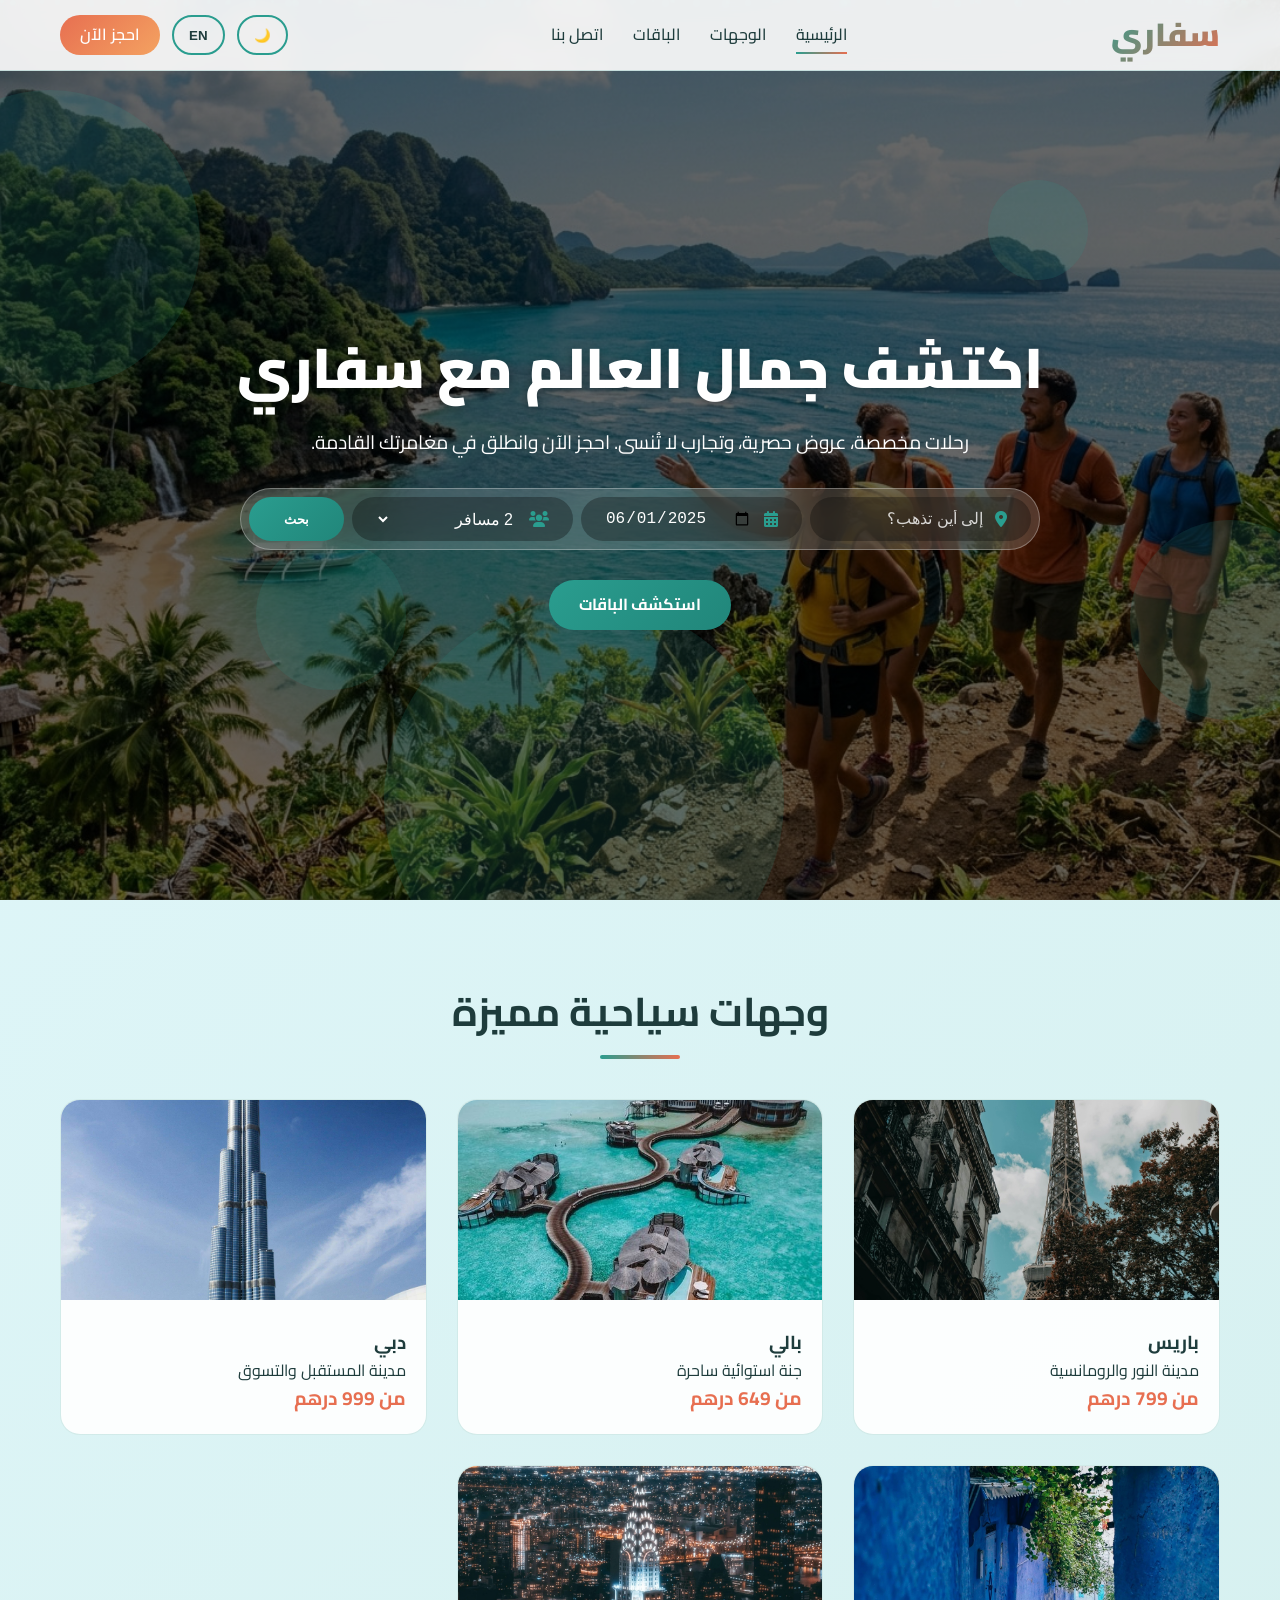
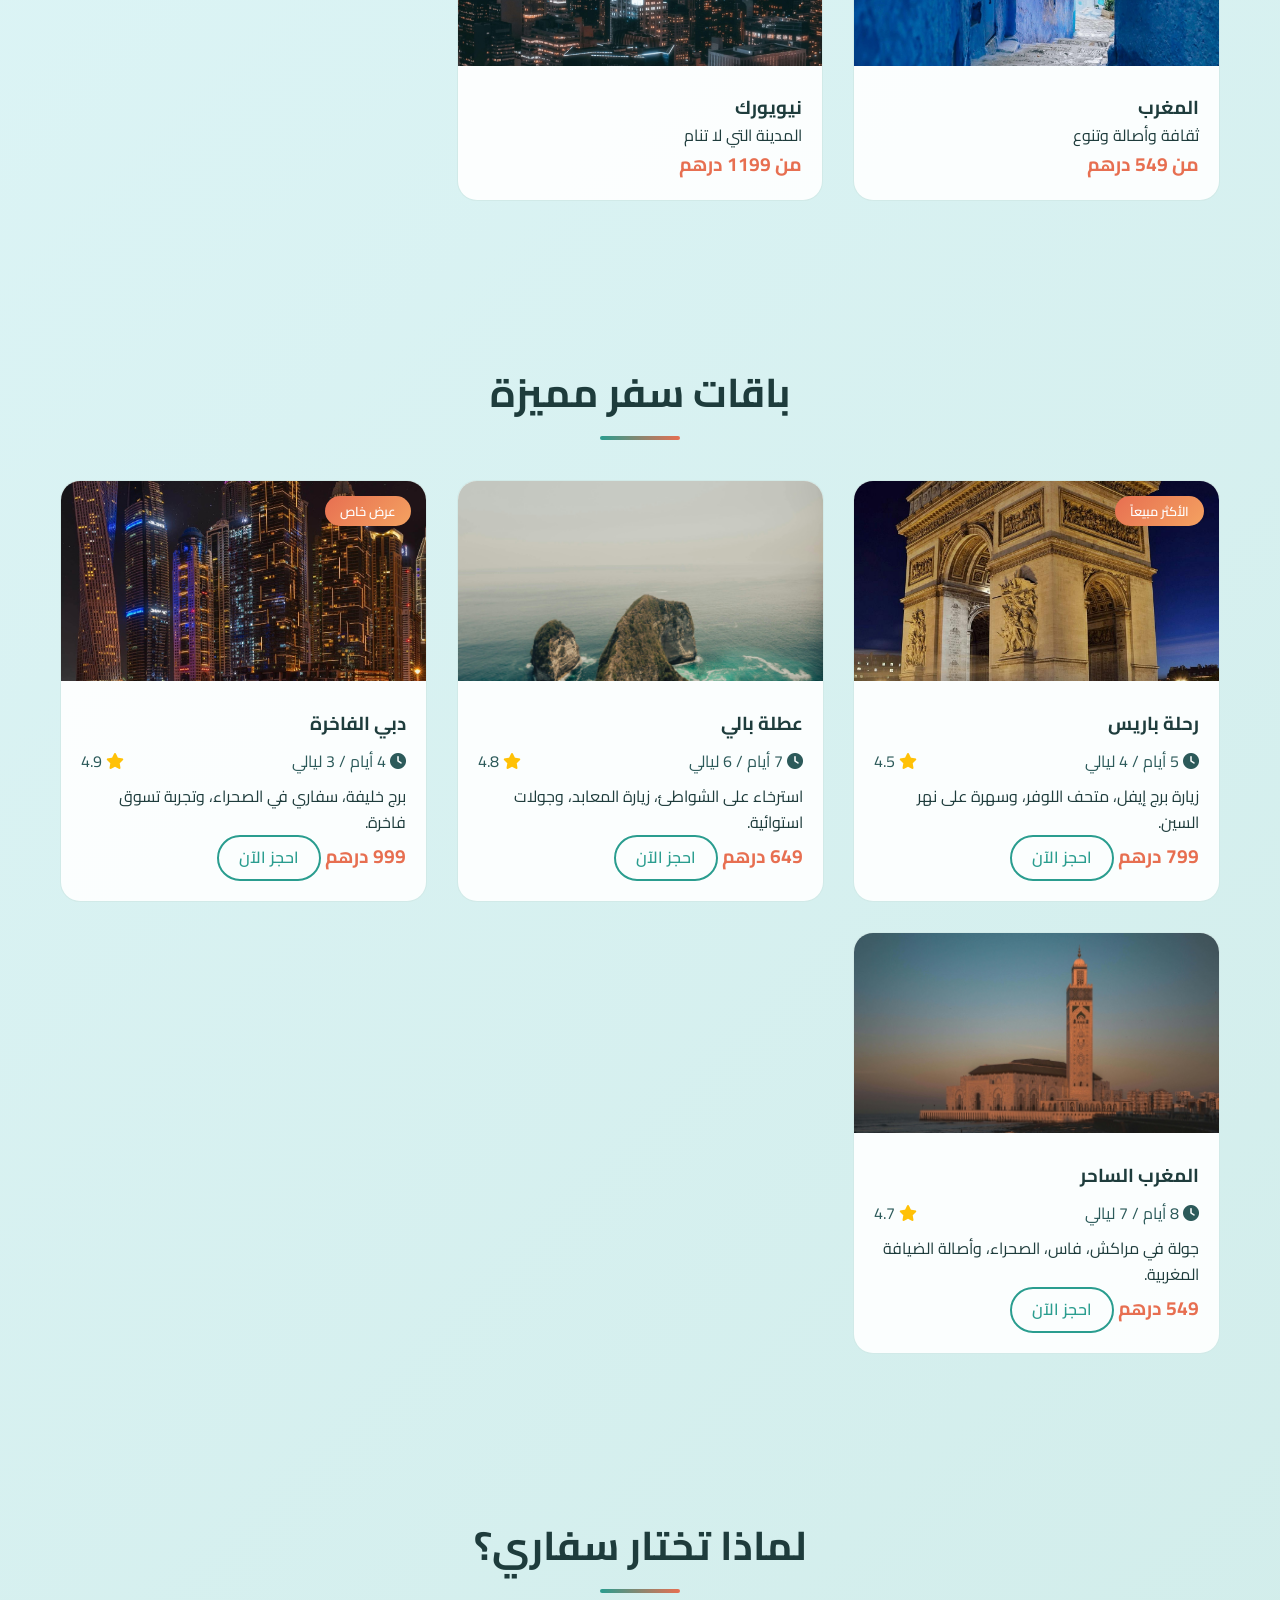
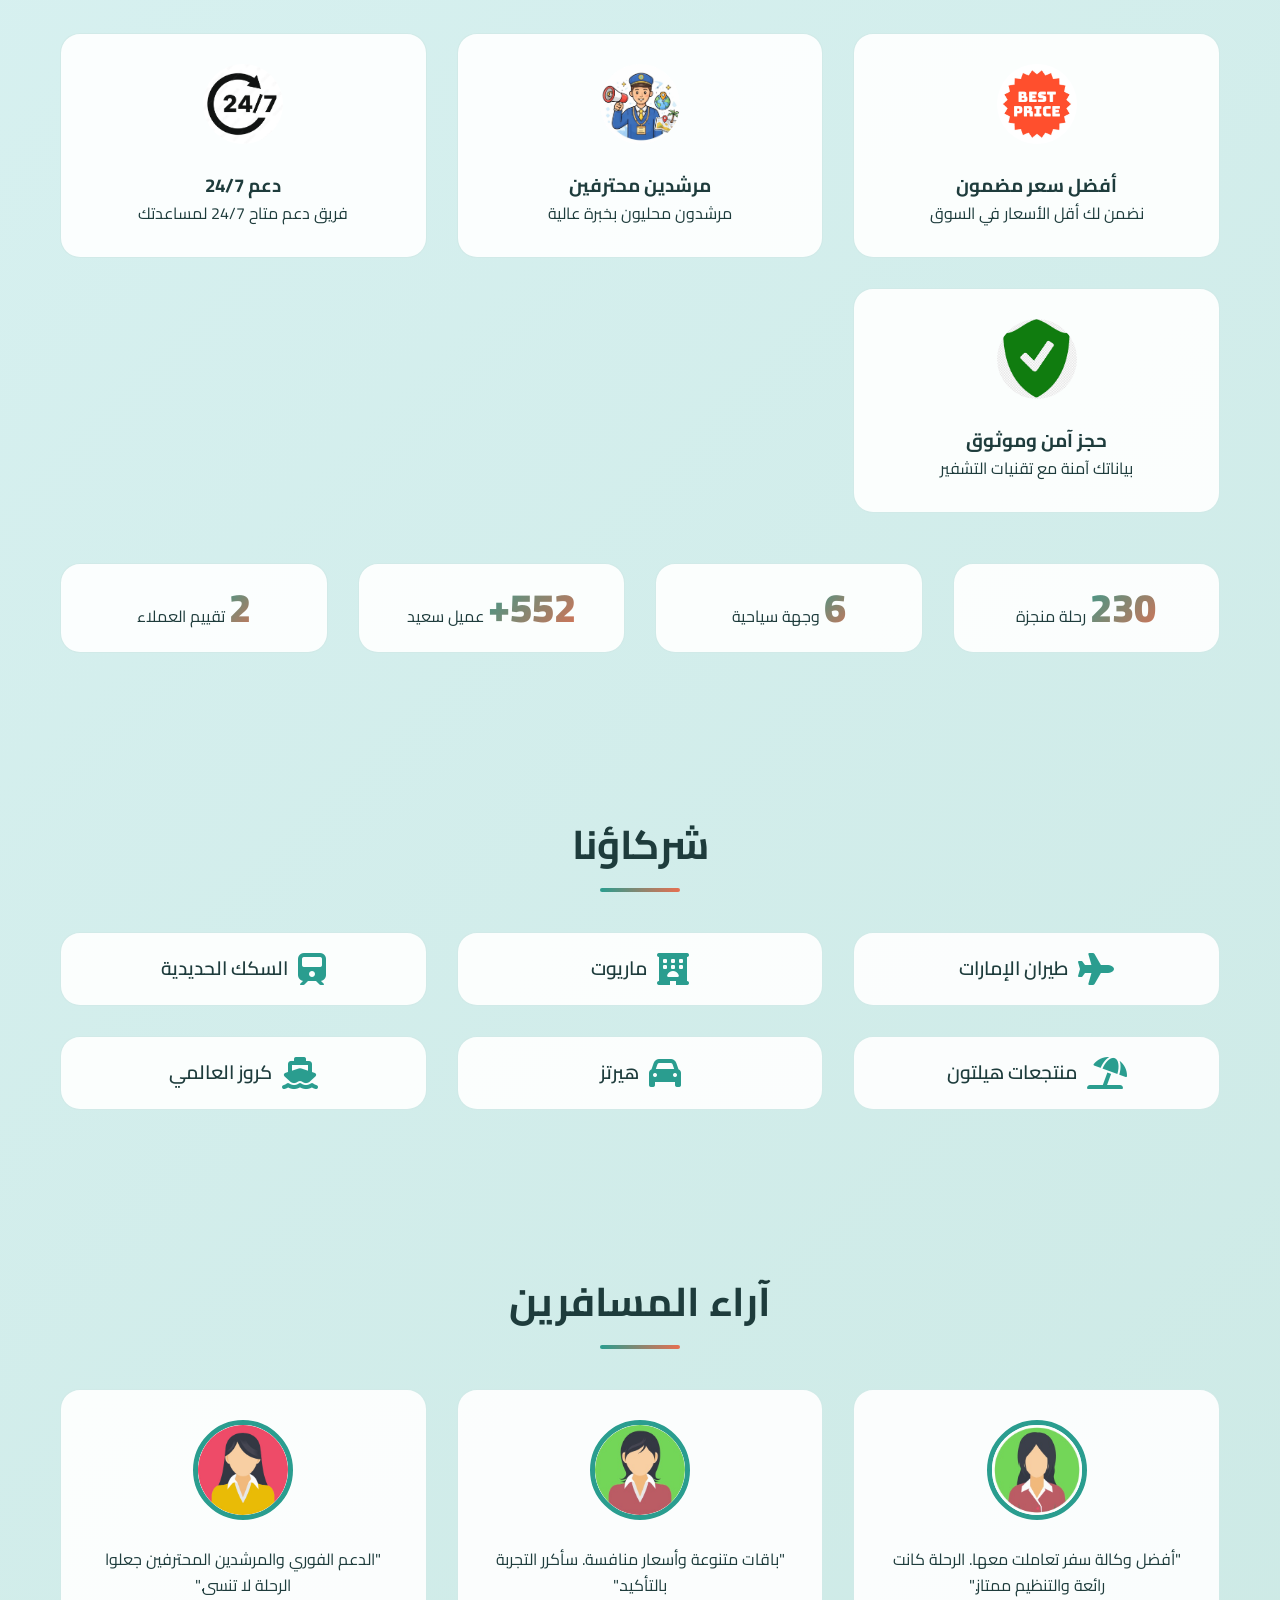
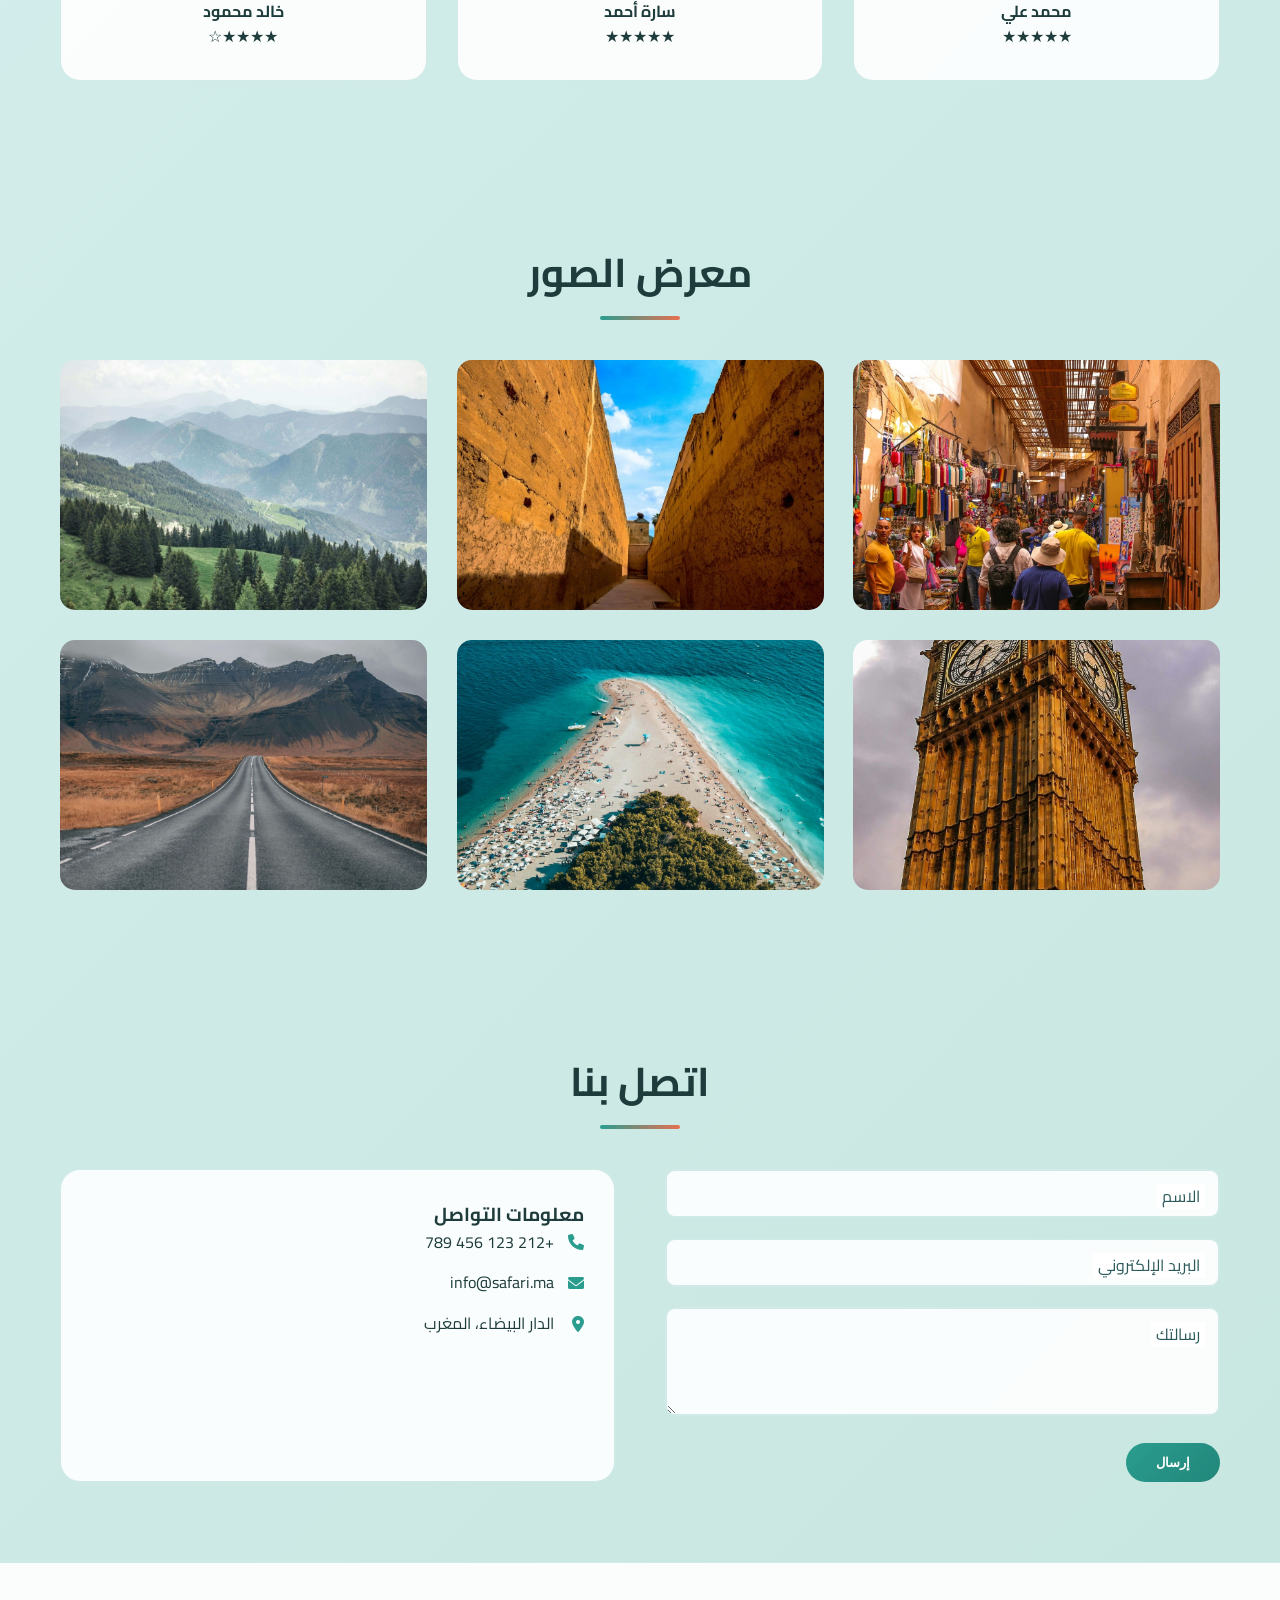
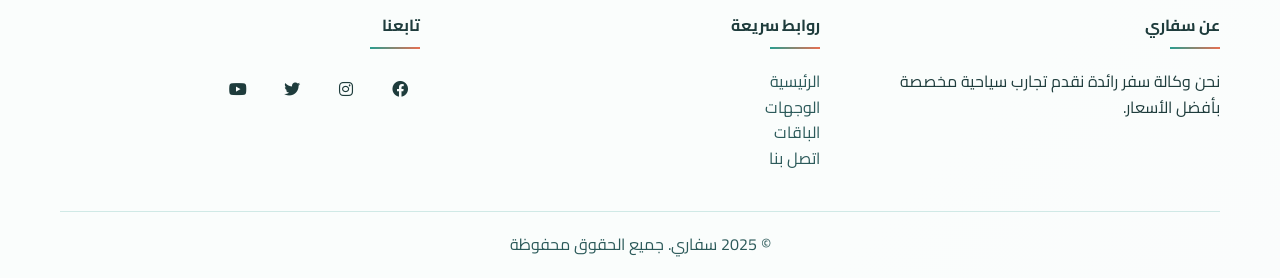
==== commit c0bc428e: "Update index.html" ====
--- a/index.html
+++ b/index.html
@@ -3,10 +3,9 @@
 <head>
   <meta charset="UTF-8">
   <meta name="viewport" content="width=device-width, initial-scale=1.0">
-  <title>سفاري | وكالة سفر وحجوزات سياحية</title>
+  <title>سفاري | وكالة سفر وحجوزات سياحية - تجربة سفر استثنائية</title>
   <meta name="description" content="سفاري وكالة سفر رائدة تقدم أفضل باقات الرحلات السياحية، عروض حصرية، وتجارب لا تُنسى. احجز الآن واستمتع بمغامرة العمر.">
   <meta name="keywords" content="وكالة سفر, رحلات, سياحة, باقات سفر, حجوزات فنادق, تذاكر طيران, عروض سياحية">
-  <!-- الخطوط والأيقونات -->
   <link href="https://fonts.googleapis.com/css2?family=Cairo:wght@300;400;600;700;900&display=swap" rel="stylesheet">
   <link href="https://unpkg.com/aos@2.3.1/dist/aos.css" rel="stylesheet">
   <link rel="stylesheet" href="https://cdnjs.cloudflare.com/ajax/libs/font-awesome/6.0.0-beta3/css/all.min.css">
@@ -93,13 +92,13 @@
       left: 0;
       width: 0%;
       height: 4px;
-      background: linear-gradient(90deg, var(--primary), var(--secondary));
+      background: linear-gradient(90deg, var(--primary), var(--secondary), var(--accent));
       z-index: 1001;
       transition: width 0.1s;
       box-shadow: 0 0 5px var(--primary);
     }
 
-    /* ========== ANIMATED BACKGROUND (CIRCLES) ========== */
+    /* ========== ANIMATED BACKGROUND (CIRCLES + PARTICLES) ========== */
     .animated-bg {
       position: fixed;
       top: 0;
@@ -131,6 +130,35 @@
     .circle-3 { width: 150px; height: 150px; top: 60%; left: 20%; animation-duration: 18s; animation-delay: -2s; }
     .circle-4 { width: 400px; height: 400px; bottom: -100px; left: 30%; animation-duration: 30s; animation-delay: -10s; }
     .circle-5 { width: 100px; height: 100px; top: 20%; right: 15%; animation-duration: 12s; animation-delay: -1s; }
+
+    /* Particle system */
+    .particles {
+      position: fixed;
+      top: 0;
+      left: 0;
+      width: 100%;
+      height: 100%;
+      z-index: 1;
+      pointer-events: none;
+    }
+    .particle {
+      position: absolute;
+      width: 4px;
+      height: 4px;
+      background: var(--primary);
+      border-radius: 50%;
+      opacity: 0.4;
+      animation: particleMove 20s linear infinite;
+    }
+    [data-theme="dark"] .particle {
+      background: rgba(255, 255, 255, 0.3);
+    }
+    @keyframes particleMove {
+      0% { transform: translateY(100vh) translateX(0) rotate(0deg); opacity: 0; }
+      10% { opacity: 0.6; }
+      90% { opacity: 0.6; }
+      100% { transform: translateY(-100px) translateX(50px) rotate(360deg); opacity: 0; }
+    }
 
     /* ========== FLOATING CONTACT & BACK TO TOP ========== */
     .floating-contact, .back-to-top {
@@ -160,7 +188,7 @@
       transform: scale(1);
     }
     .floating-contact:hover, .back-to-top:hover {
-      transform: scale(1.1);
+      transform: scale(1.1) rotate(10deg);
       background: var(--secondary);
     }
 
@@ -317,11 +345,23 @@
       font-size: 3.5rem;
       margin-bottom: 15px;
       font-weight: 900;
+      text-shadow: 0 2px 10px rgba(0,0,0,0.3);
     }
 
     .hero p {
       font-size: 1.2rem;
       margin-bottom: 30px;
+    }
+
+    /* Typing effect cursor */
+    .typed-cursor {
+      font-size: inherit;
+      opacity: 1;
+      animation: blink 0.7s infinite;
+    }
+    @keyframes blink {
+      0%, 100% { opacity: 1; }
+      50% { opacity: 0; }
     }
 
     /* ========== SEARCH BAR (MODERN) ========== */
@@ -384,6 +424,26 @@
       display: flex;
       align-items: center;
       gap: 8px;
+      position: relative;
+      overflow: hidden;
+    }
+
+    .search-btn::after {
+      content: '';
+      position: absolute;
+      top: 50%;
+      left: 50%;
+      width: 0;
+      height: 0;
+      background: rgba(255,255,255,0.3);
+      border-radius: 50%;
+      transform: translate(-50%, -50%);
+      transition: width 0.6s, height 0.6s;
+    }
+
+    .search-btn:active::after {
+      width: 200px;
+      height: 200px;
     }
 
     .search-btn:hover {
@@ -424,13 +484,39 @@
       gap: 30px;
     }
 
-    /* ========== CARDS ========== */
+    /* ========== CARDS (with 3D tilt and animated border) ========== */
     .destination-card, .package-card, .feature, .partner-logo, .testimonial-card, .contact-info {
       background: var(--bg-card);
       border-radius: 20px;
       overflow: hidden;
       transition: var(--transition);
       border: 1px solid var(--border);
+      position: relative;
+    }
+
+    /* 3D Tilt effect (will be applied via JS) */
+    .tilt-card {
+      transition: transform 0.2s ease-out;
+      transform-style: preserve-3d;
+      will-change: transform;
+    }
+
+    /* Animated border on hover */
+    .destination-card::before, .package-card::before {
+      content: '';
+      position: absolute;
+      top: -2px;
+      left: -2px;
+      right: -2px;
+      bottom: -2px;
+      background: linear-gradient(45deg, var(--primary), var(--secondary), var(--accent));
+      border-radius: 22px;
+      opacity: 0;
+      transition: opacity 0.3s;
+      z-index: -1;
+    }
+    .destination-card:hover::before, .package-card:hover::before {
+      opacity: 1;
     }
 
     .destination-card:hover, .package-card:hover {
@@ -511,6 +597,26 @@
       cursor: pointer;
       transition: 0.3s;
       display: inline-block;
+      position: relative;
+      overflow: hidden;
+    }
+
+    .btn-primary::after {
+      content: '';
+      position: absolute;
+      top: 50%;
+      left: 50%;
+      width: 0;
+      height: 0;
+      background: rgba(255,255,255,0.3);
+      border-radius: 50%;
+      transform: translate(-50%, -50%);
+      transition: width 0.6s, height 0.6s;
+    }
+
+    .btn-primary:active::after {
+      width: 200px;
+      height: 200px;
     }
 
     .btn-primary:hover {
@@ -817,6 +923,7 @@
     <div class="circle circle-4"></div>
     <div class="circle circle-5"></div>
   </div>
+  <div class="particles" id="particlesContainer"></div>
 
   <header>
     <nav class="navbar">
@@ -852,7 +959,7 @@
     <!-- HERO SECTION -->
     <section id="home" class="hero">
       <div class="hero-content" data-aos="fade-up">
-        <h1 data-i18n="hero_title">اكتشف جمال العالم مع سفاري</h1>
+        <h1 id="typed-heading" data-i18n="hero_title">اكتشف جمال العالم مع سفاري</h1>
         <p data-i18n="hero_desc">رحلات مخصصة، عروض حصرية، وتجارب لا تُنسى. احجز الآن وانطلق في مغامرتك القادمة.</p>
         <div class="search-bar" data-aos="fade-up" data-aos-delay="200">
           <div class="search-group">
@@ -1216,7 +1323,7 @@
     // ========== THEME ==========
     const themeToggle = document.getElementById('themeToggle');
     const html = document.documentElement;
-    let theme = localStorage.getItem('theme') || 'light'; // default fresh light mode
+    let theme = localStorage.getItem('theme') || 'light';
     html.setAttribute('data-theme', theme);
     if (themeToggle) themeToggle.textContent = theme === 'dark' ? '☀️' : '🌙';
     themeToggle?.addEventListener('click', () => {
@@ -1248,9 +1355,36 @@
       document.querySelectorAll('.currency').forEach(el => {
         el.textContent = lang === 'ar' ? 'درهم' : 'MAD';
       });
+      // Update typed heading text if needed
+      const heading = document.getElementById('typed-heading');
+      if (heading && translations[lang].hero_title) {
+        heading.textContent = translations[lang].hero_title;
+      }
     }
     setLanguage(currentLang);
     langToggle?.addEventListener('click', () => setLanguage(currentLang === 'ar' ? 'en' : 'ar'));
+
+    // ========== TYPING EFFECT (only once, after language set) ==========
+    function startTyping() {
+      const heading = document.getElementById('typed-heading');
+      if (!heading) return;
+      const originalText = heading.textContent;
+      heading.textContent = '';
+      let i = 0;
+      function type() {
+        if (i < originalText.length) {
+          heading.textContent += originalText.charAt(i);
+          i++;
+          setTimeout(type, 80);
+        } else {
+          // add cursor blinking
+          heading.style.borderLeft = '2px solid var(--primary)';
+        }
+      }
+      type();
+    }
+    // delay to ensure everything loaded
+    setTimeout(startTyping, 500);
 
     // ========== MOBILE MENU ==========
     const hamburger = document.querySelector('.hamburger');
@@ -1349,6 +1483,42 @@
       once: true,
       offset: 100,
     });
+
+    // ========== 3D TILT EFFECT ON CARDS ==========
+    const tiltCards = document.querySelectorAll('.destination-card, .package-card');
+    tiltCards.forEach(card => {
+      card.addEventListener('mousemove', (e) => {
+        const rect = card.getBoundingClientRect();
+        const x = e.clientX - rect.left;
+        const y = e.clientY - rect.top;
+        const centerX = rect.width / 2;
+        const centerY = rect.height / 2;
+        const rotateX = (y - centerY) / 20;
+        const rotateY = (centerX - x) / 20;
+        card.style.transform = `perspective(1000px) rotateX(${rotateX}deg) rotateY(${rotateY}deg) translateY(-10px)`;
+      });
+      card.addEventListener('mouseleave', () => {
+        card.style.transform = '';
+      });
+    });
+
+    // ========== PARTICLES GENERATOR ==========
+    function createParticles() {
+      const container = document.getElementById('particlesContainer');
+      if (!container) return;
+      const particleCount = 80;
+      for (let i = 0; i < particleCount; i++) {
+        const particle = document.createElement('div');
+        particle.classList.add('particle');
+        particle.style.width = Math.random() * 6 + 2 + 'px';
+        particle.style.height = particle.style.width;
+        particle.style.left = Math.random() * 100 + '%';
+        particle.style.animationDuration = Math.random() * 15 + 10 + 's';
+        particle.style.animationDelay = Math.random() * 10 + 's';
+        container.appendChild(particle);
+      }
+    }
+    createParticles();
   </script>
 </body>
 </html>
